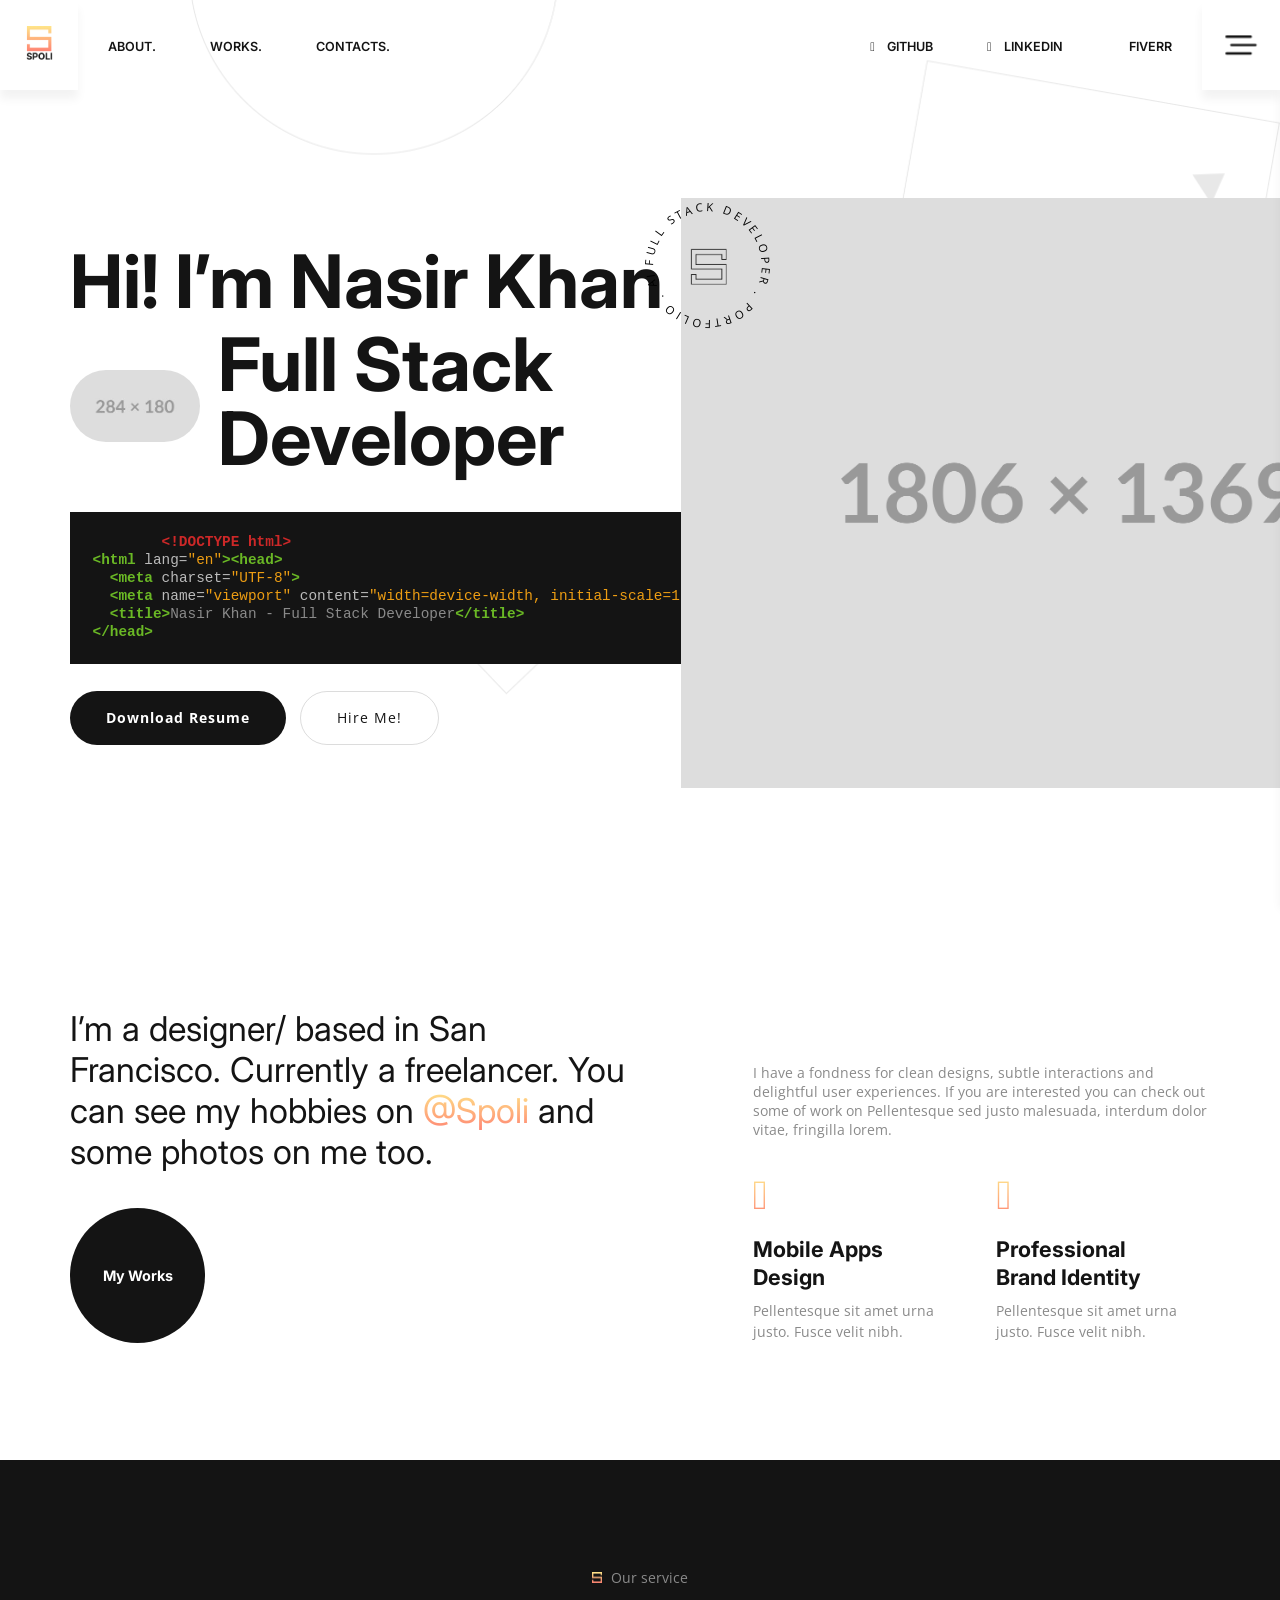
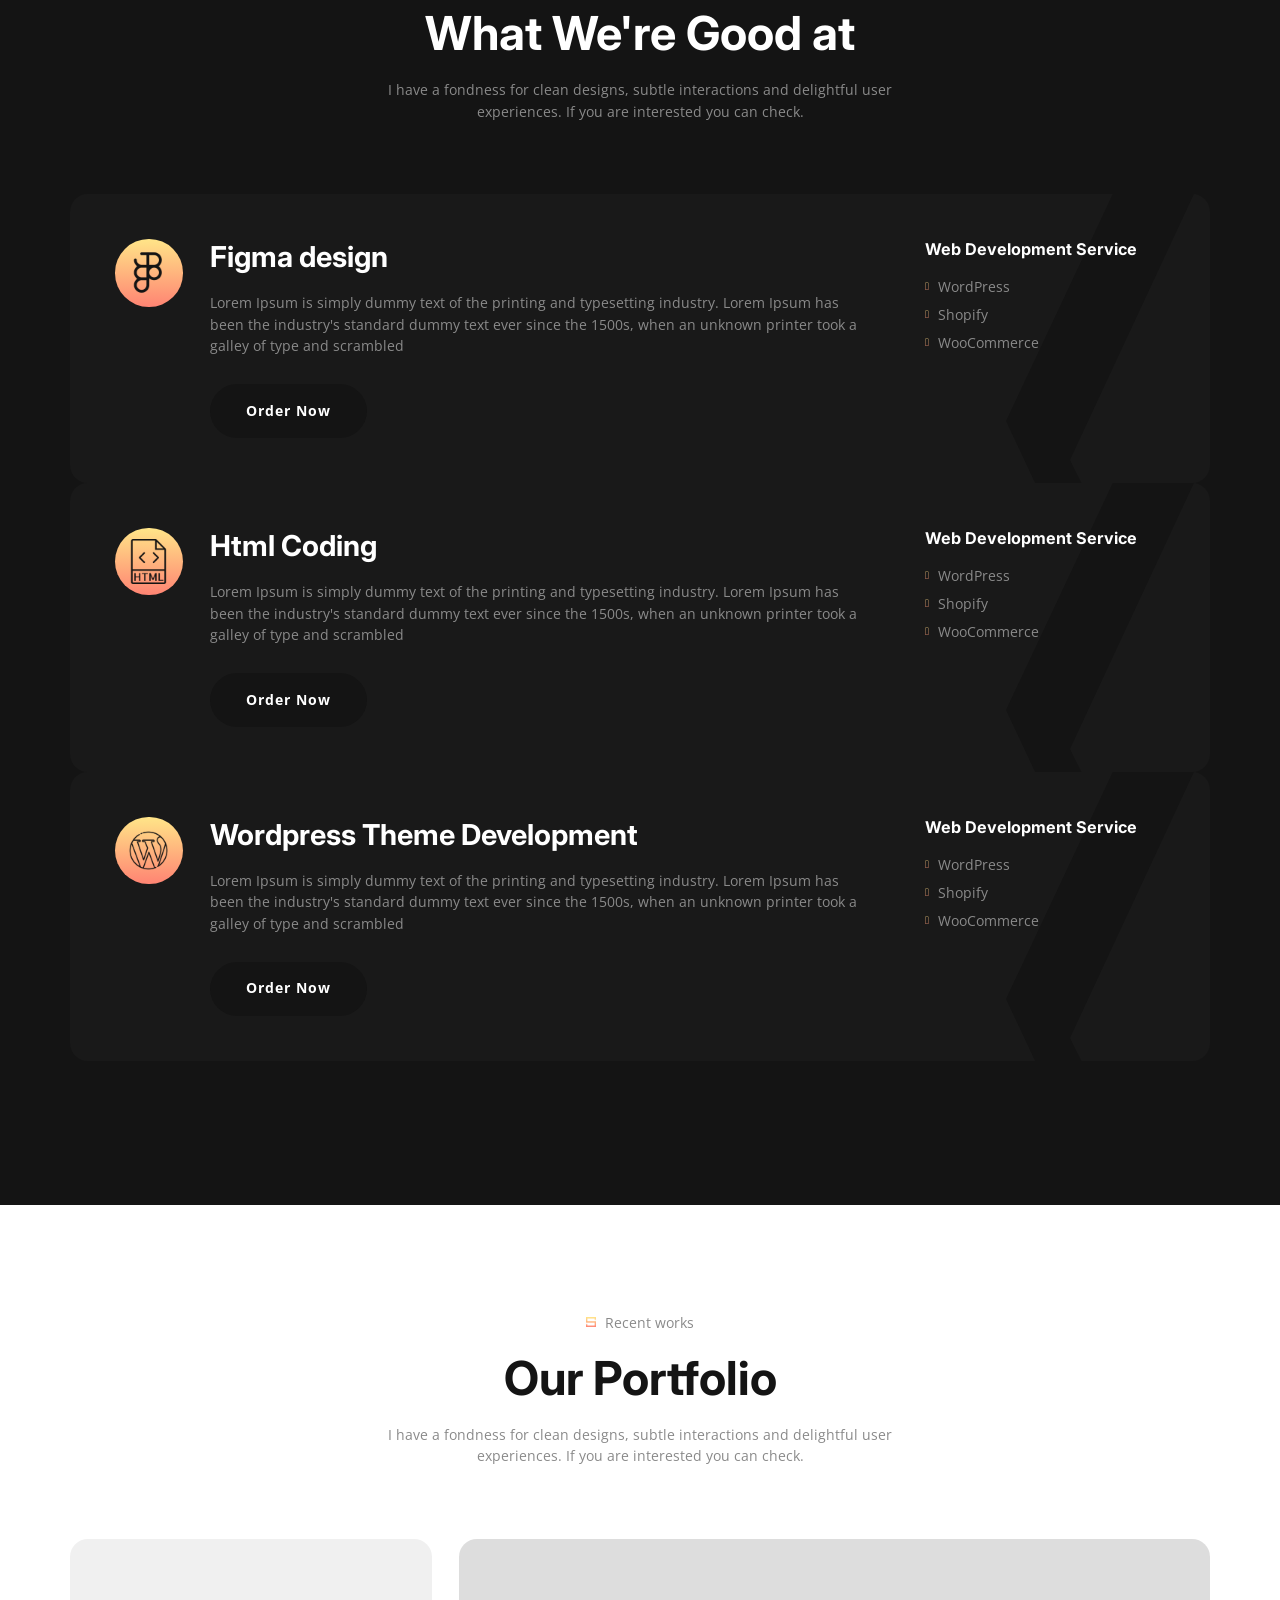
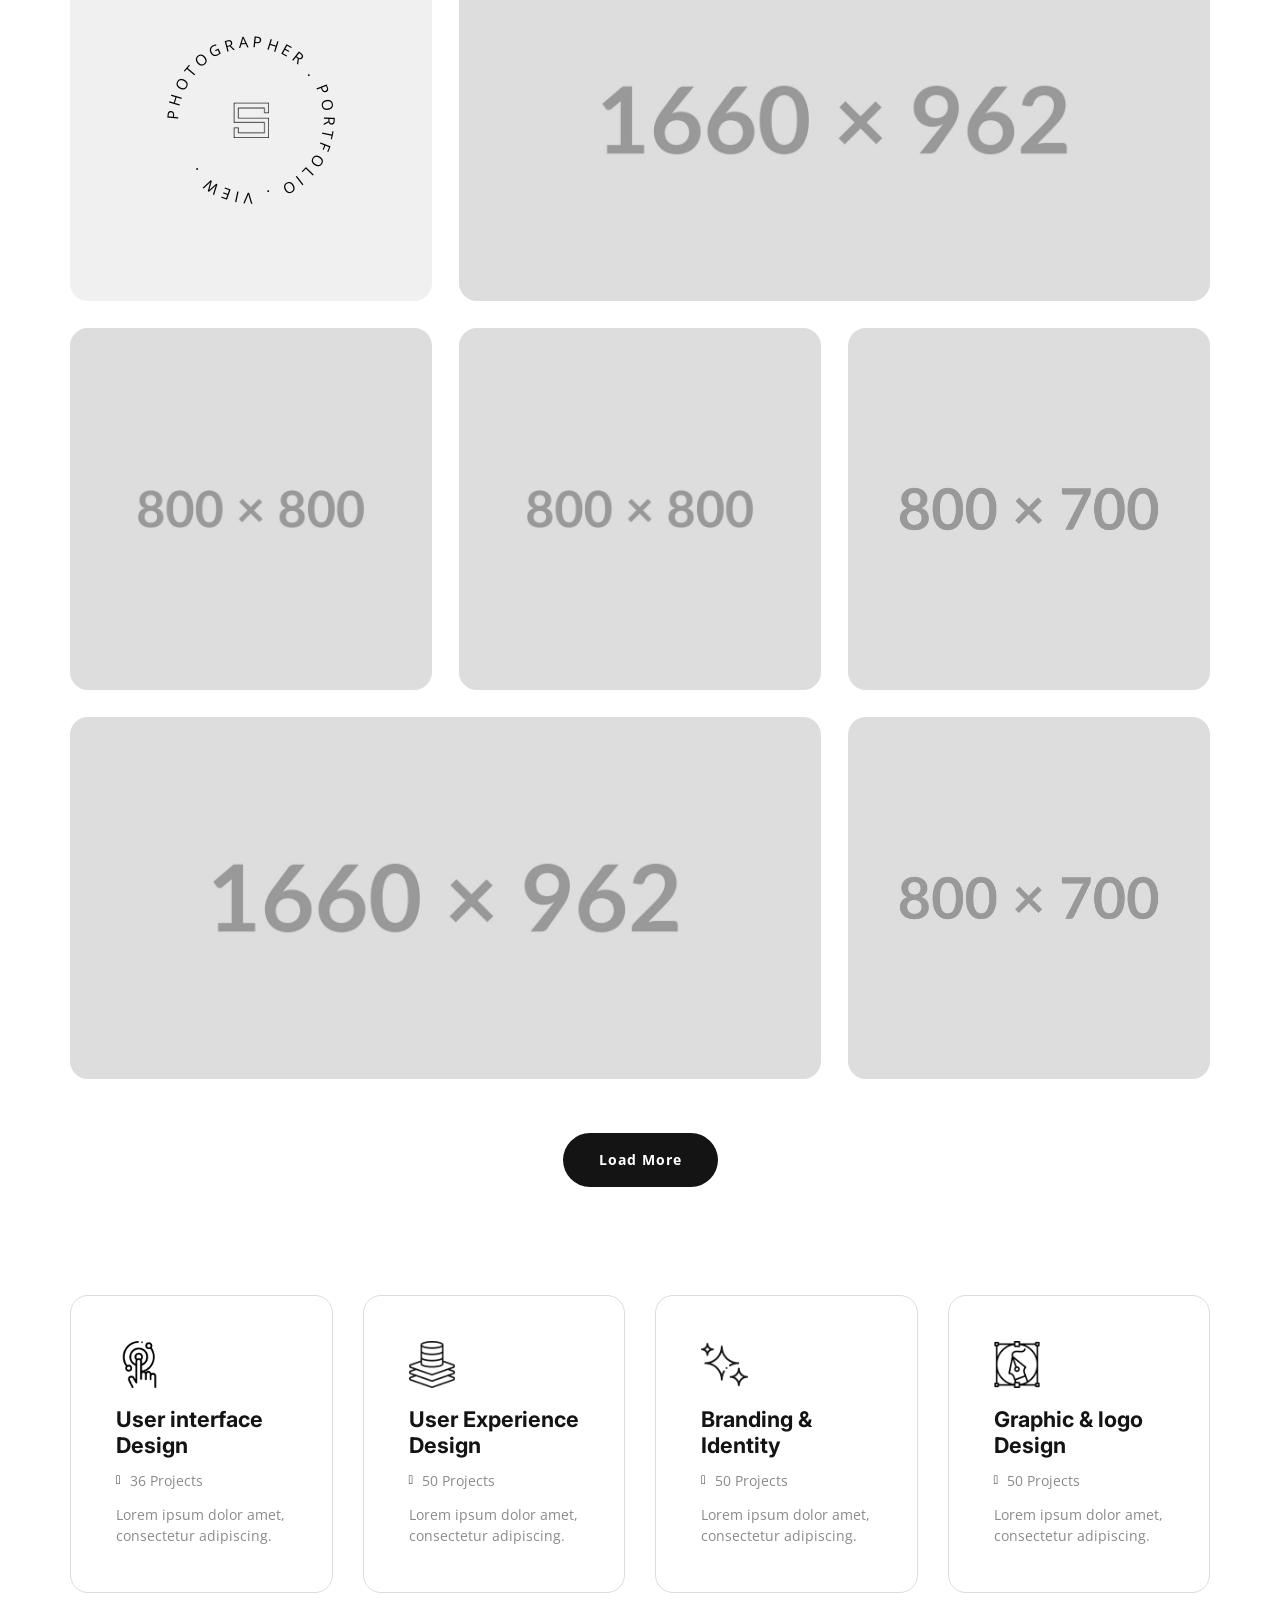
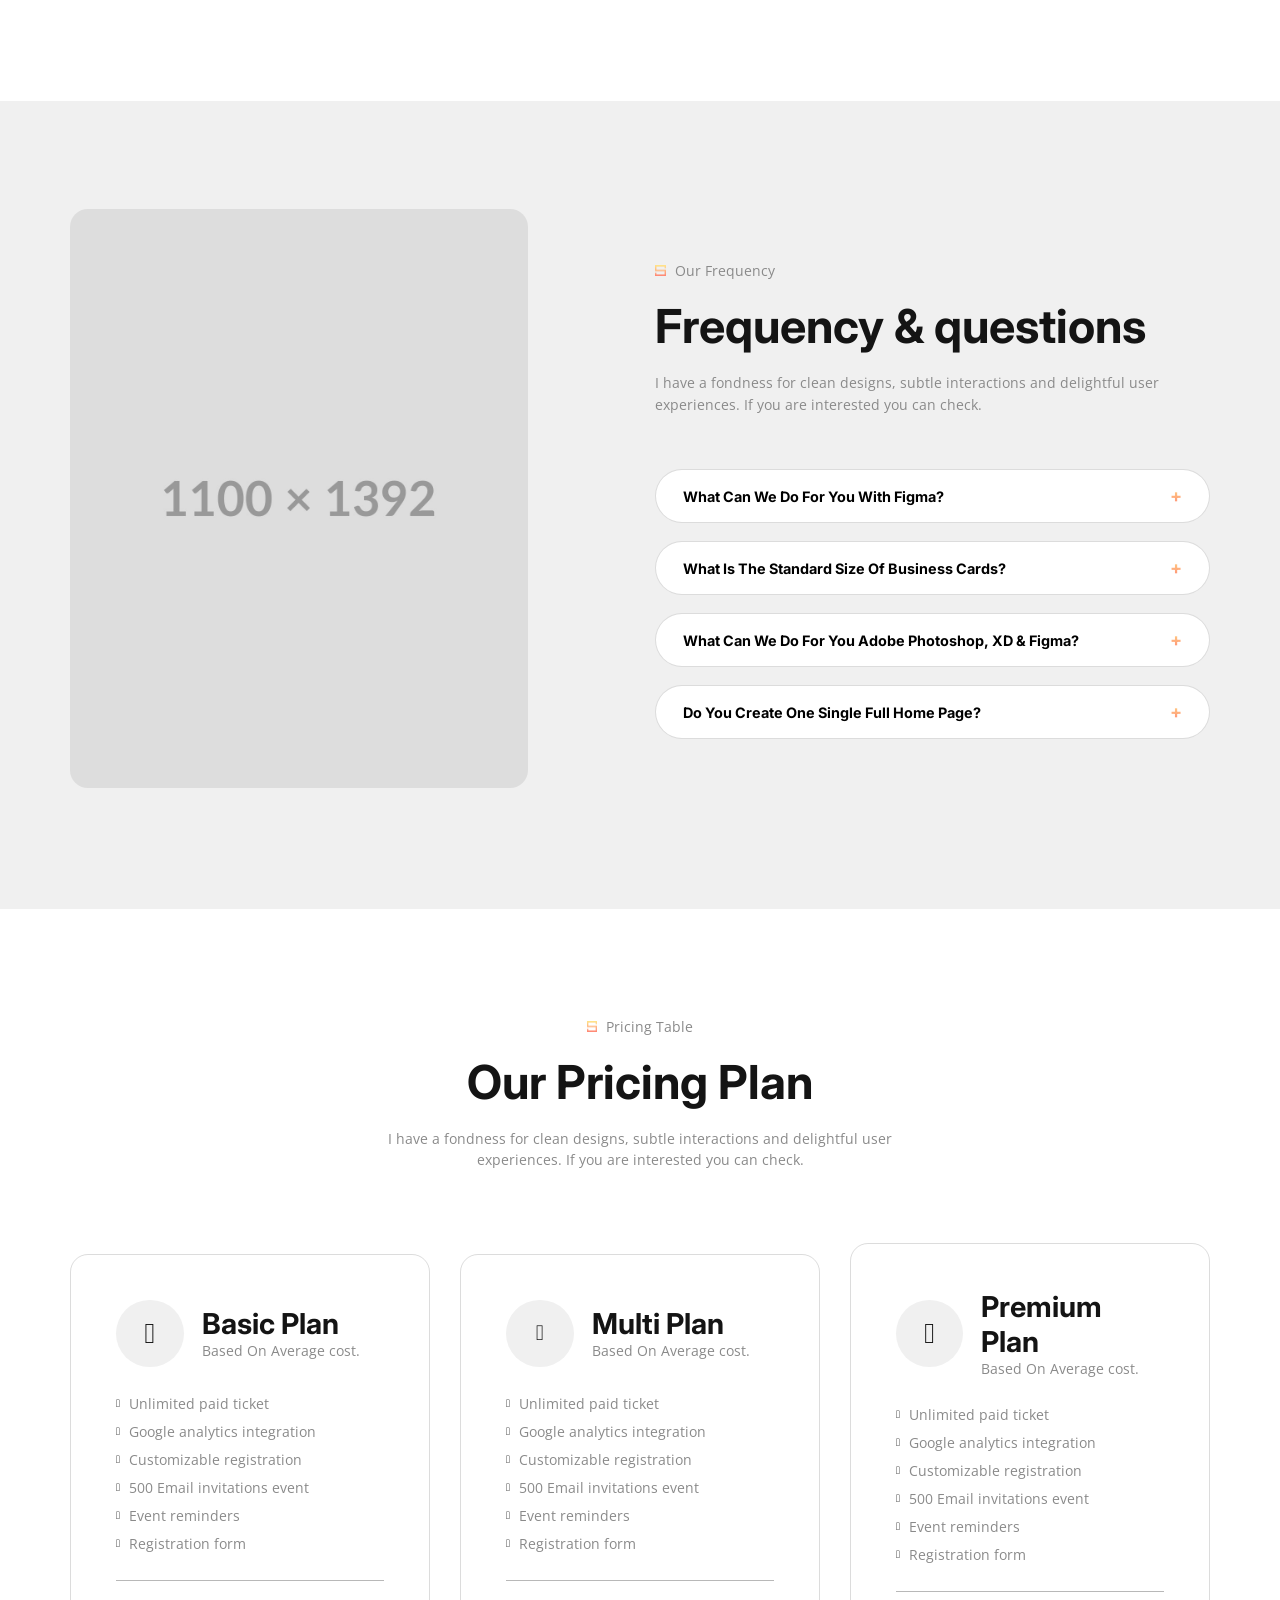
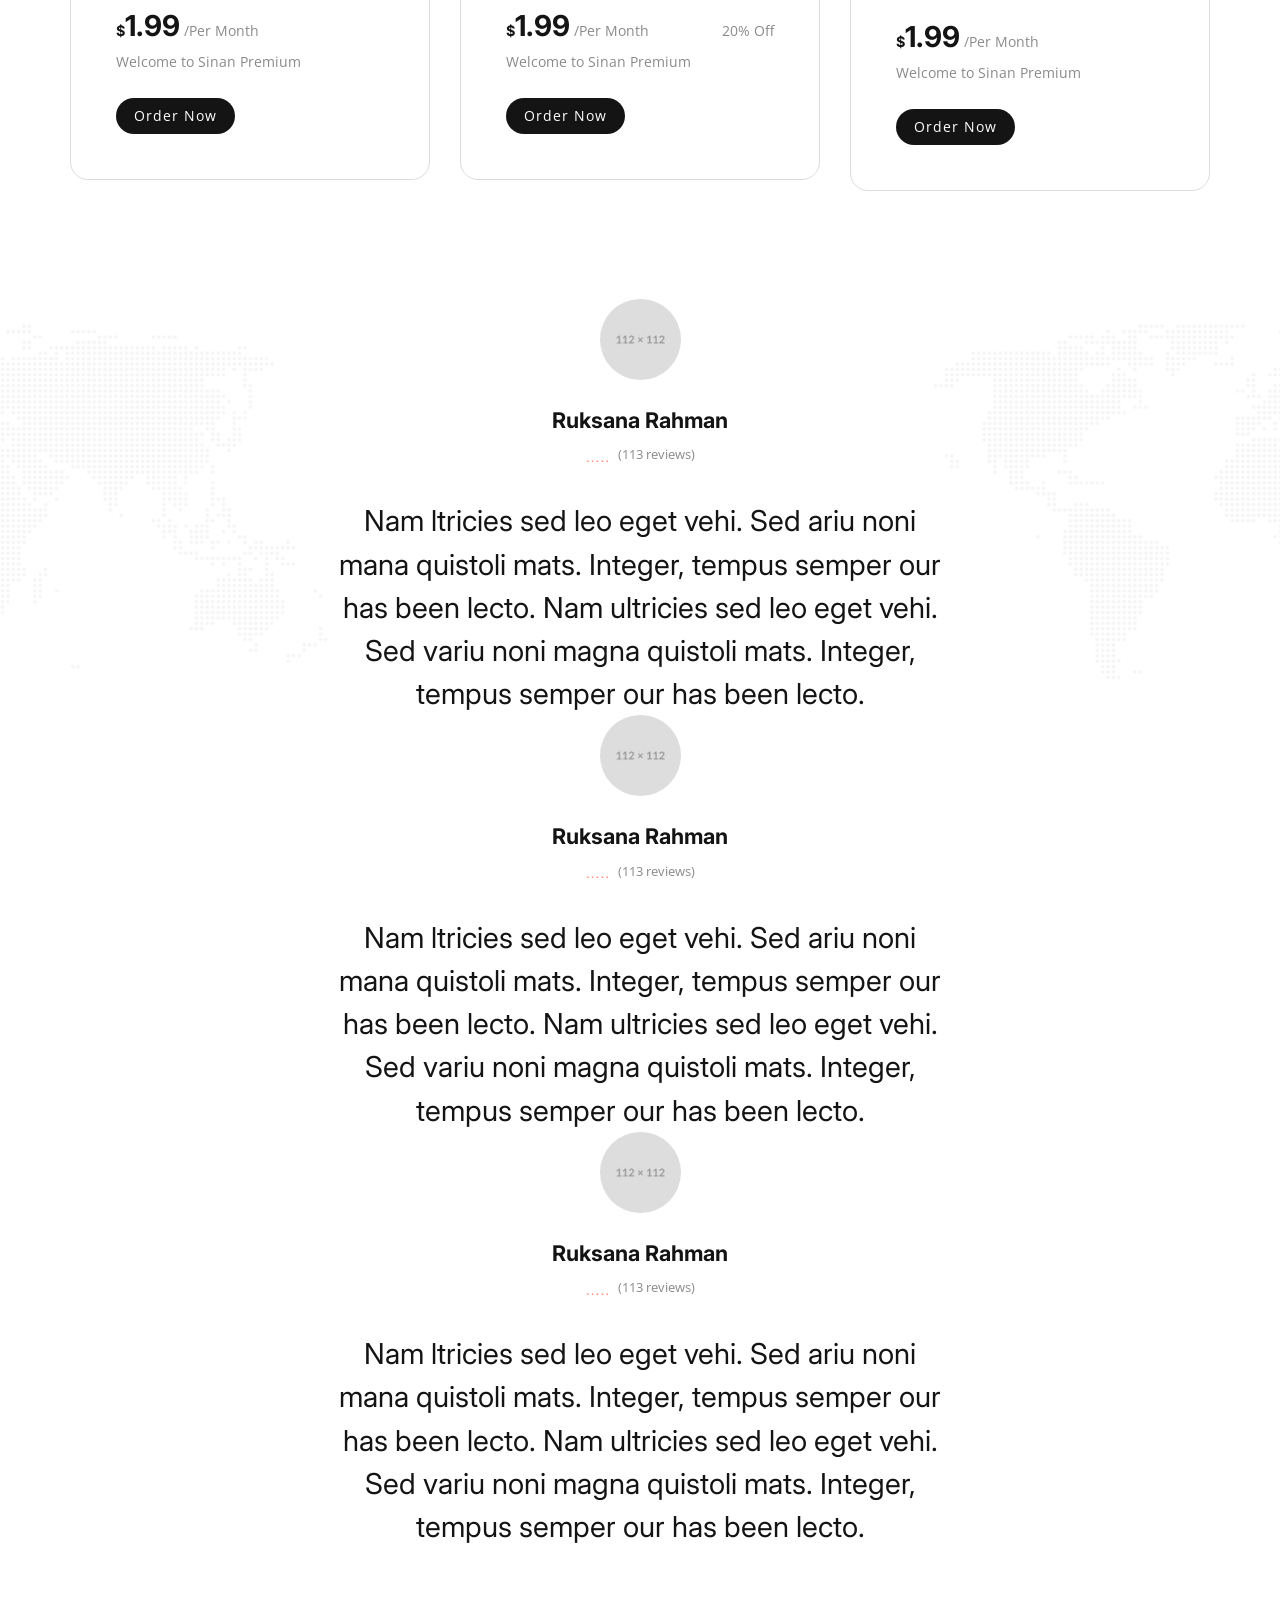
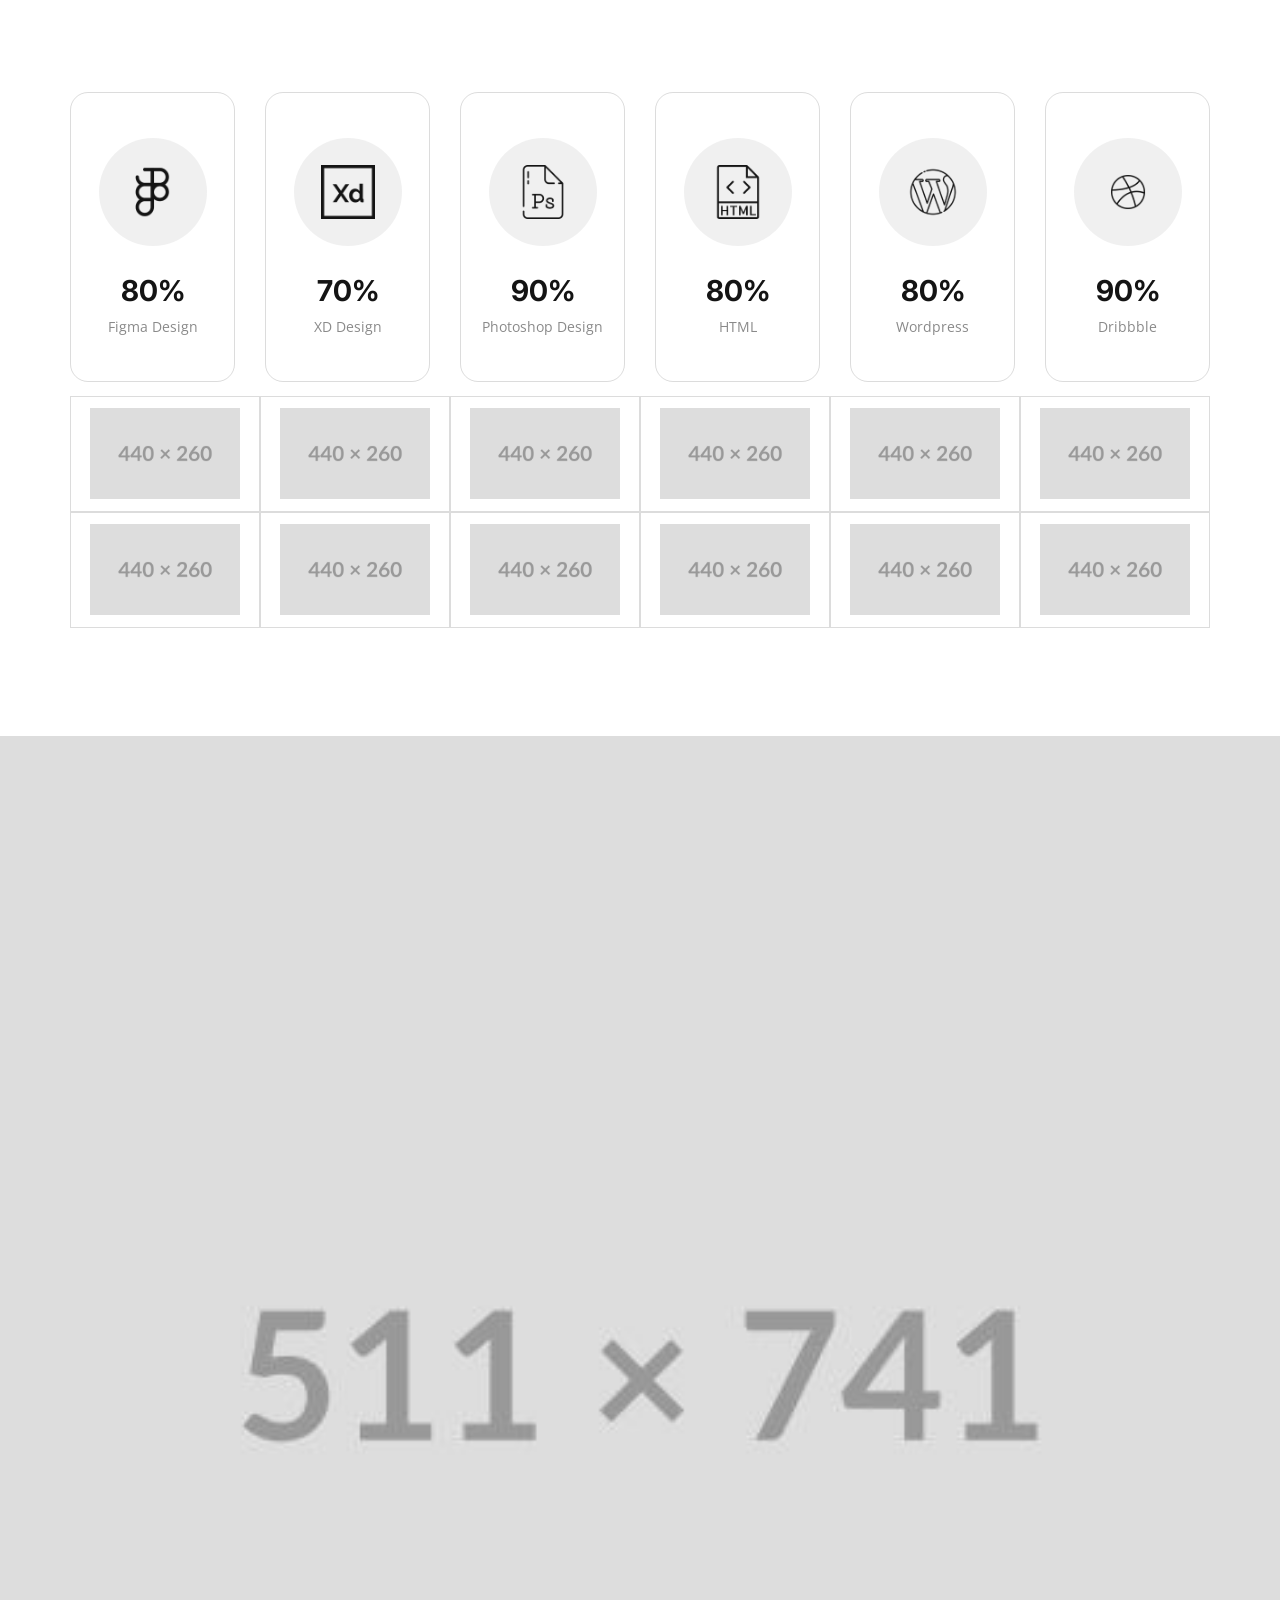
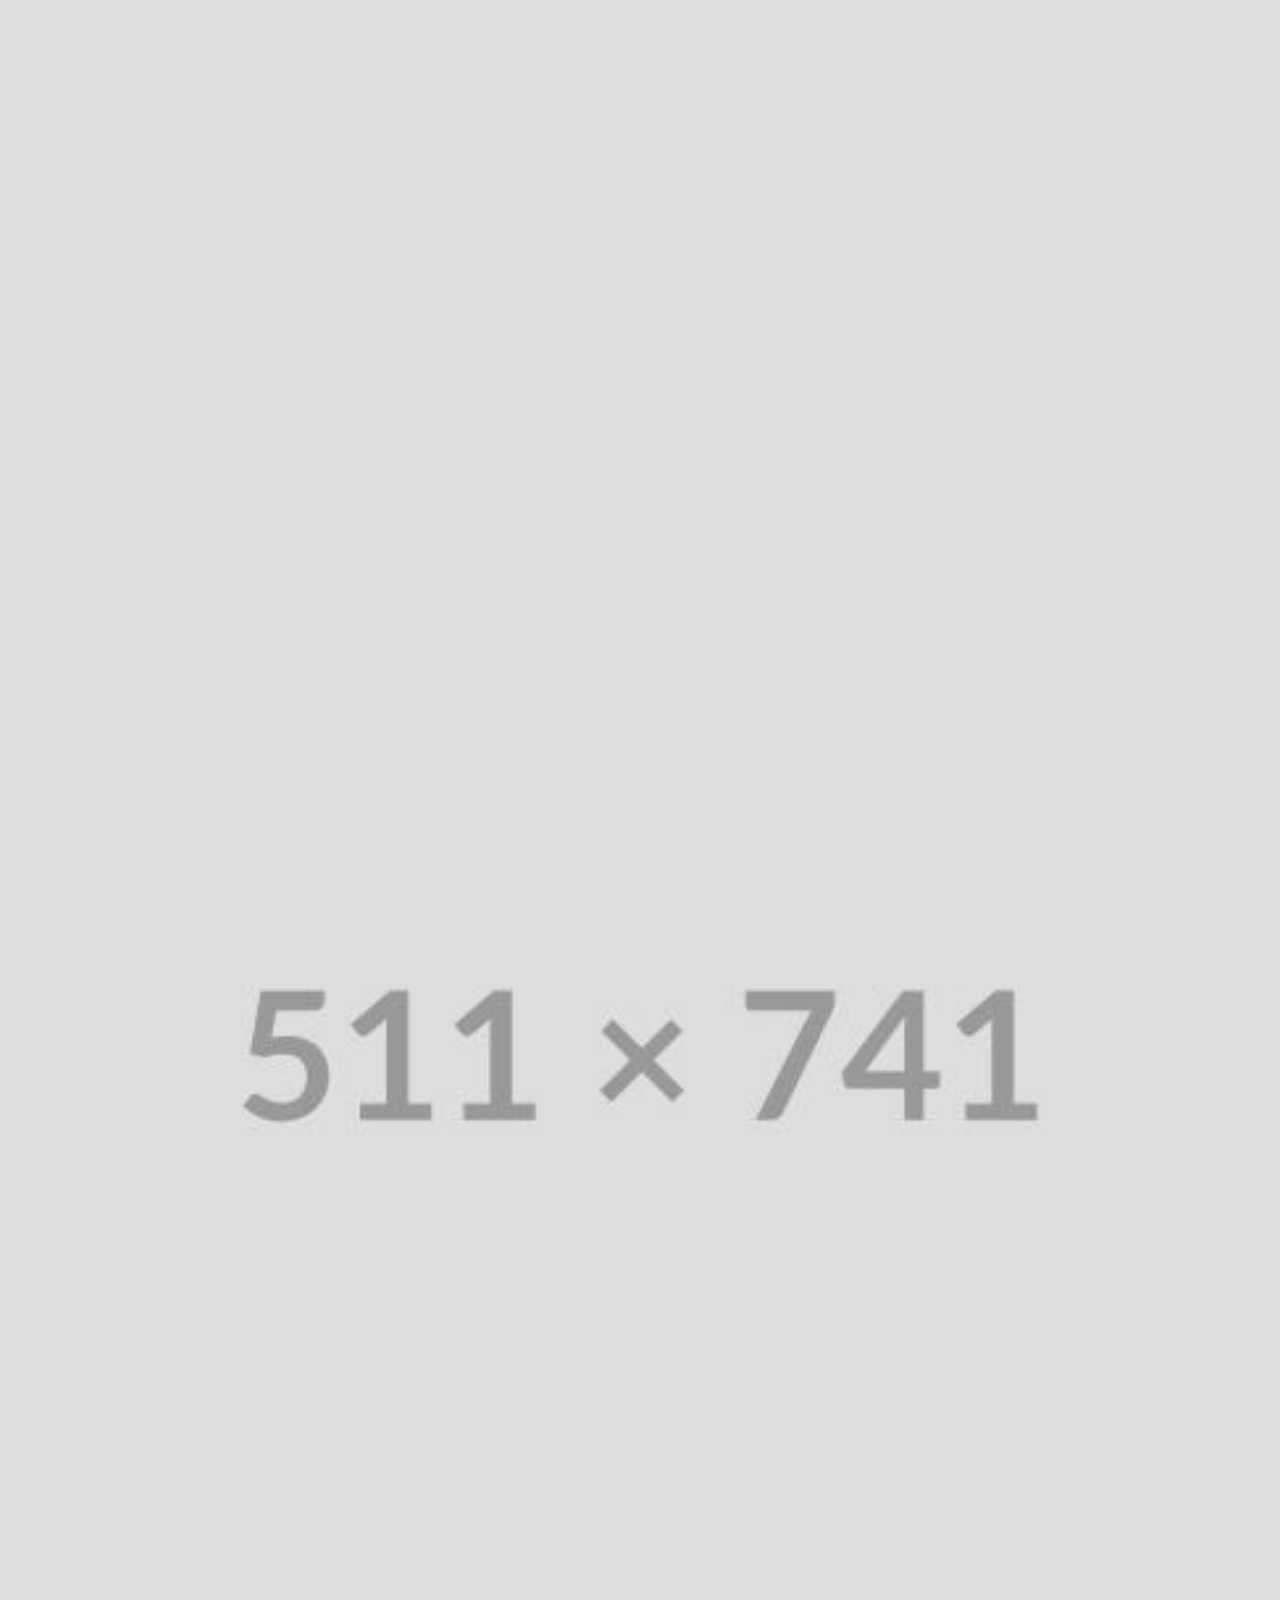
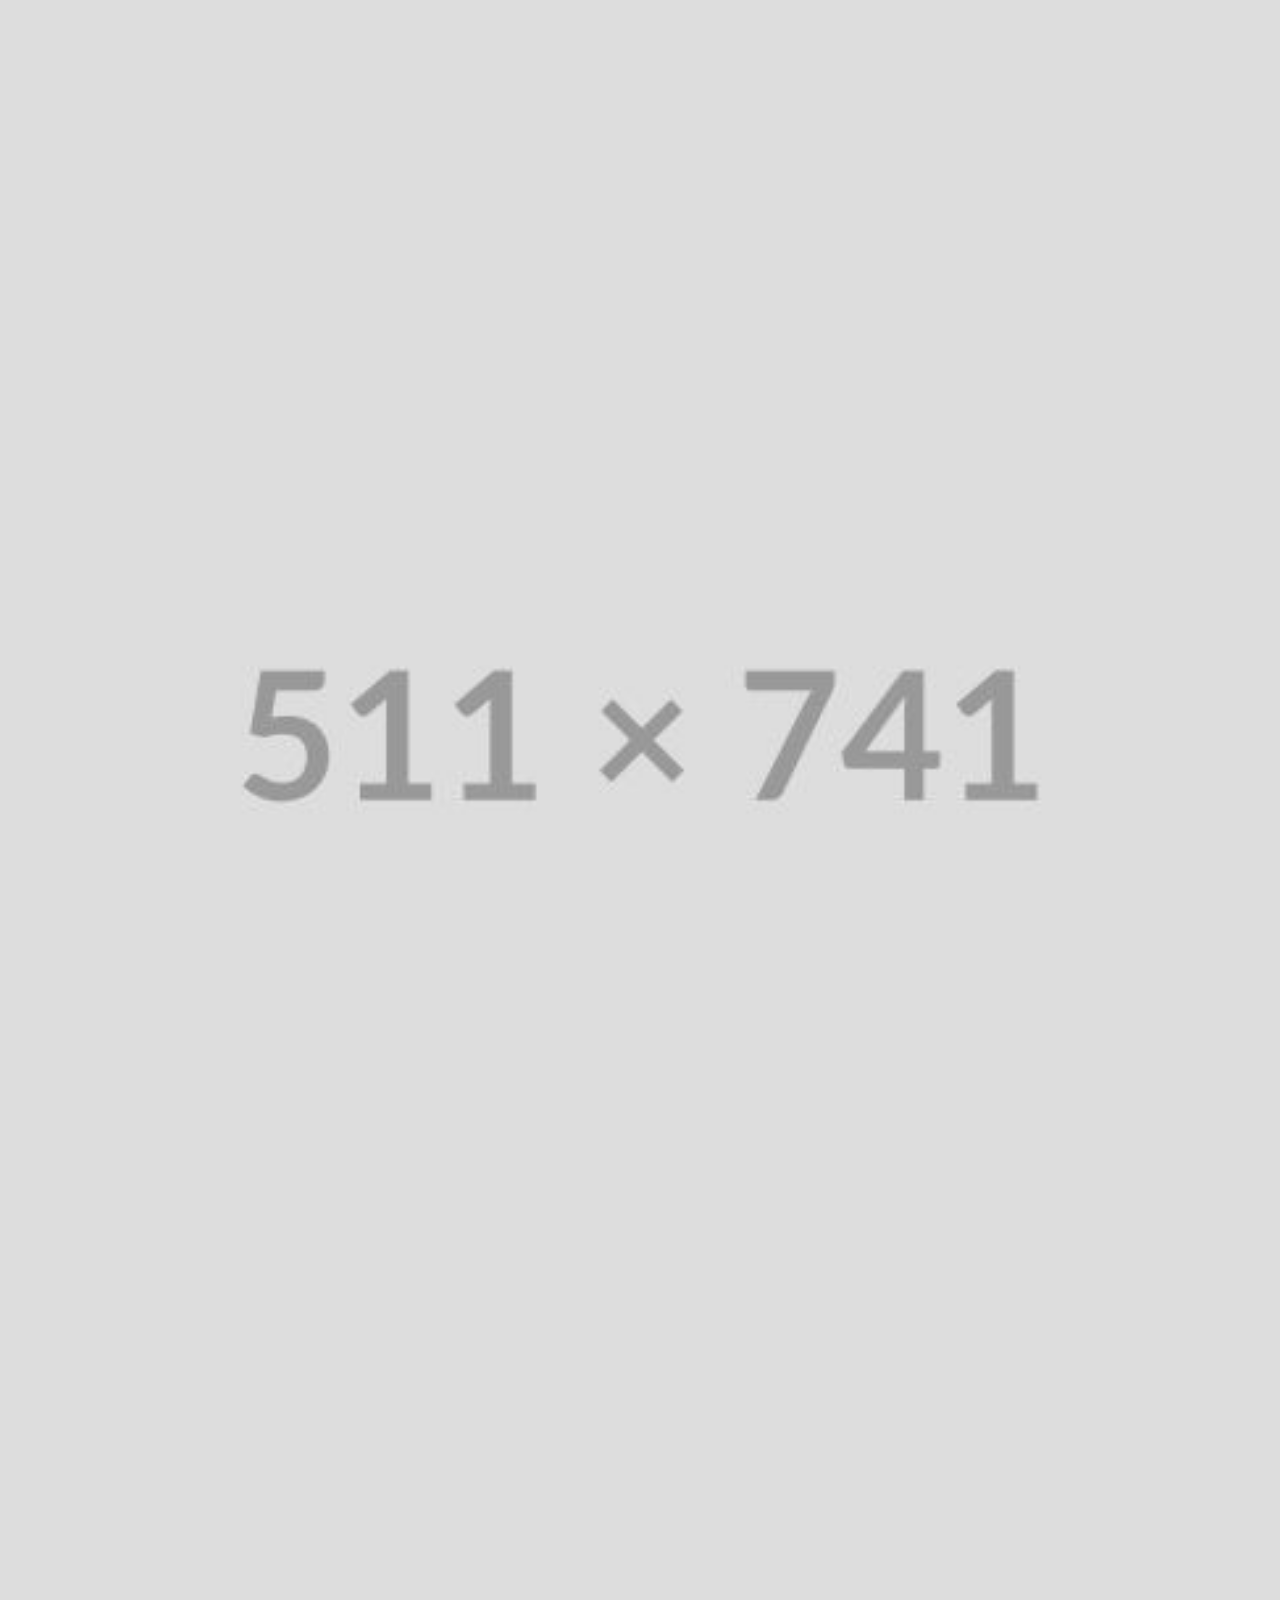
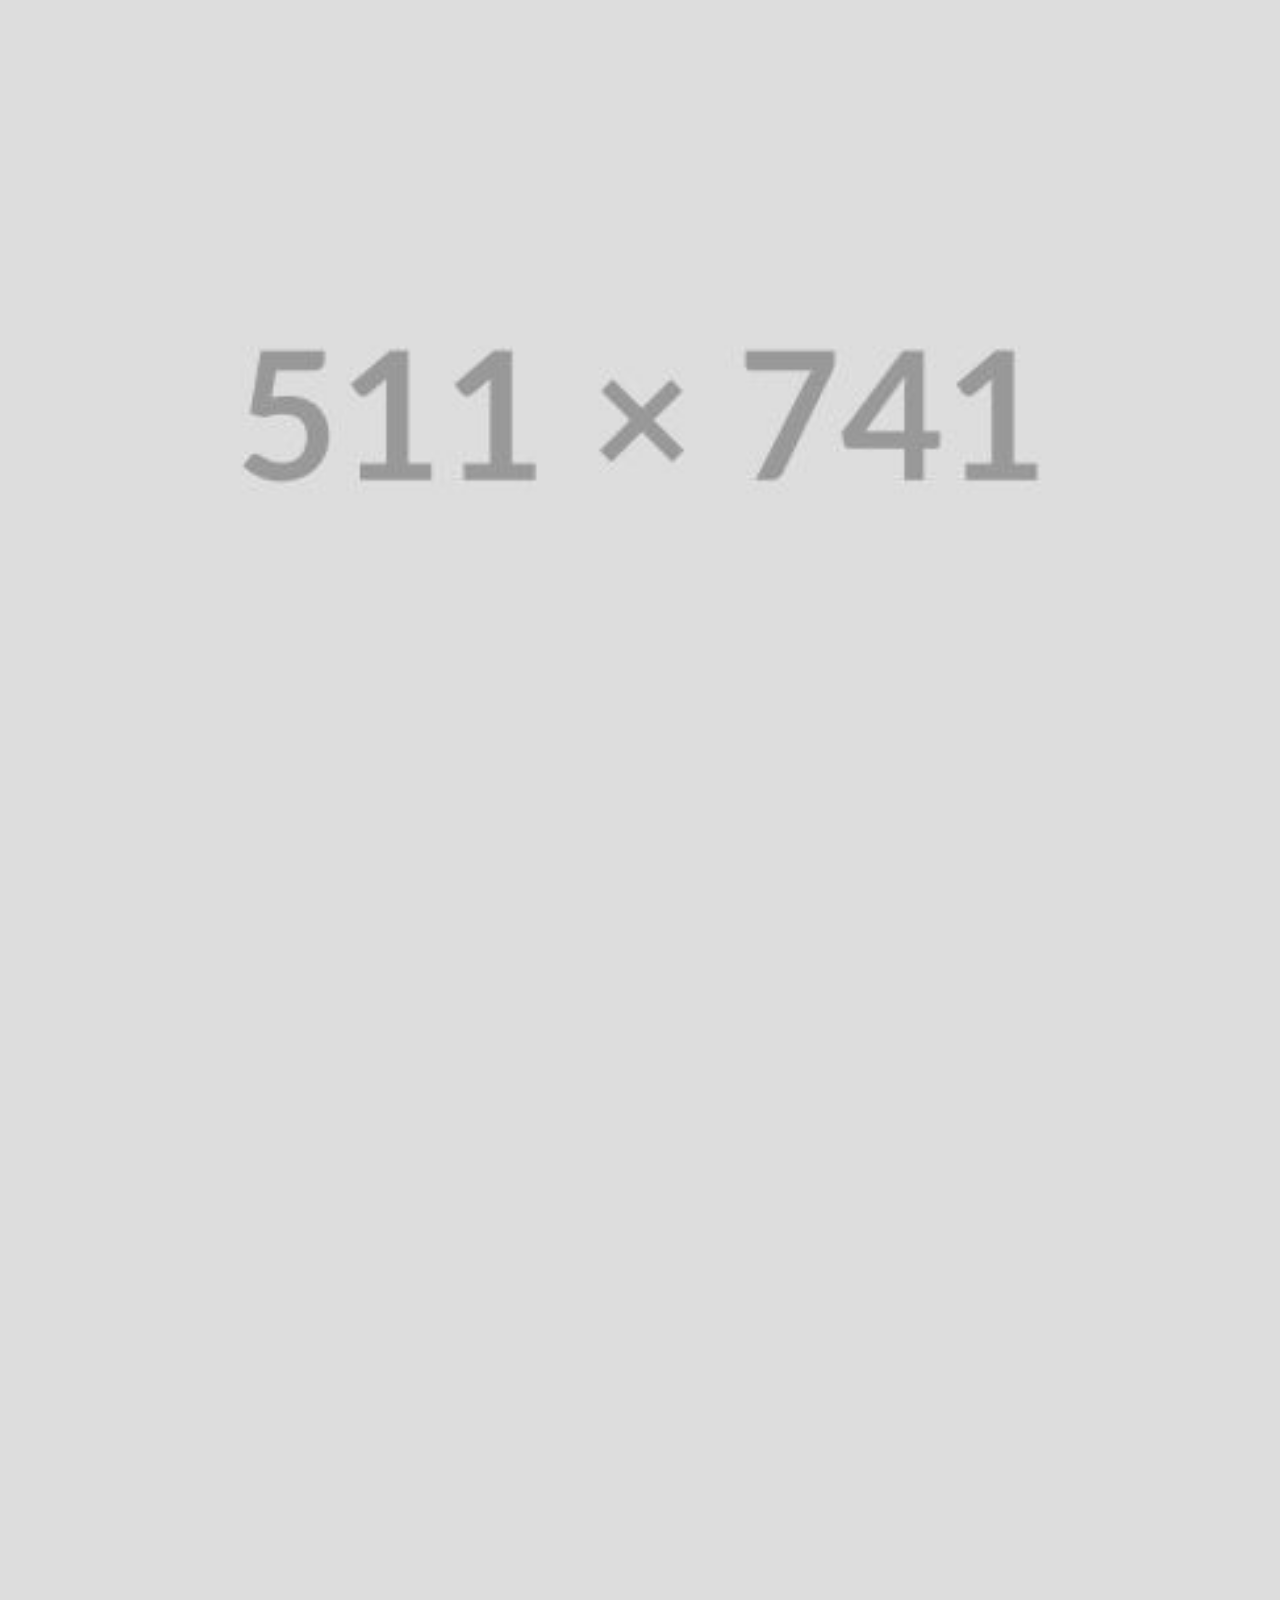
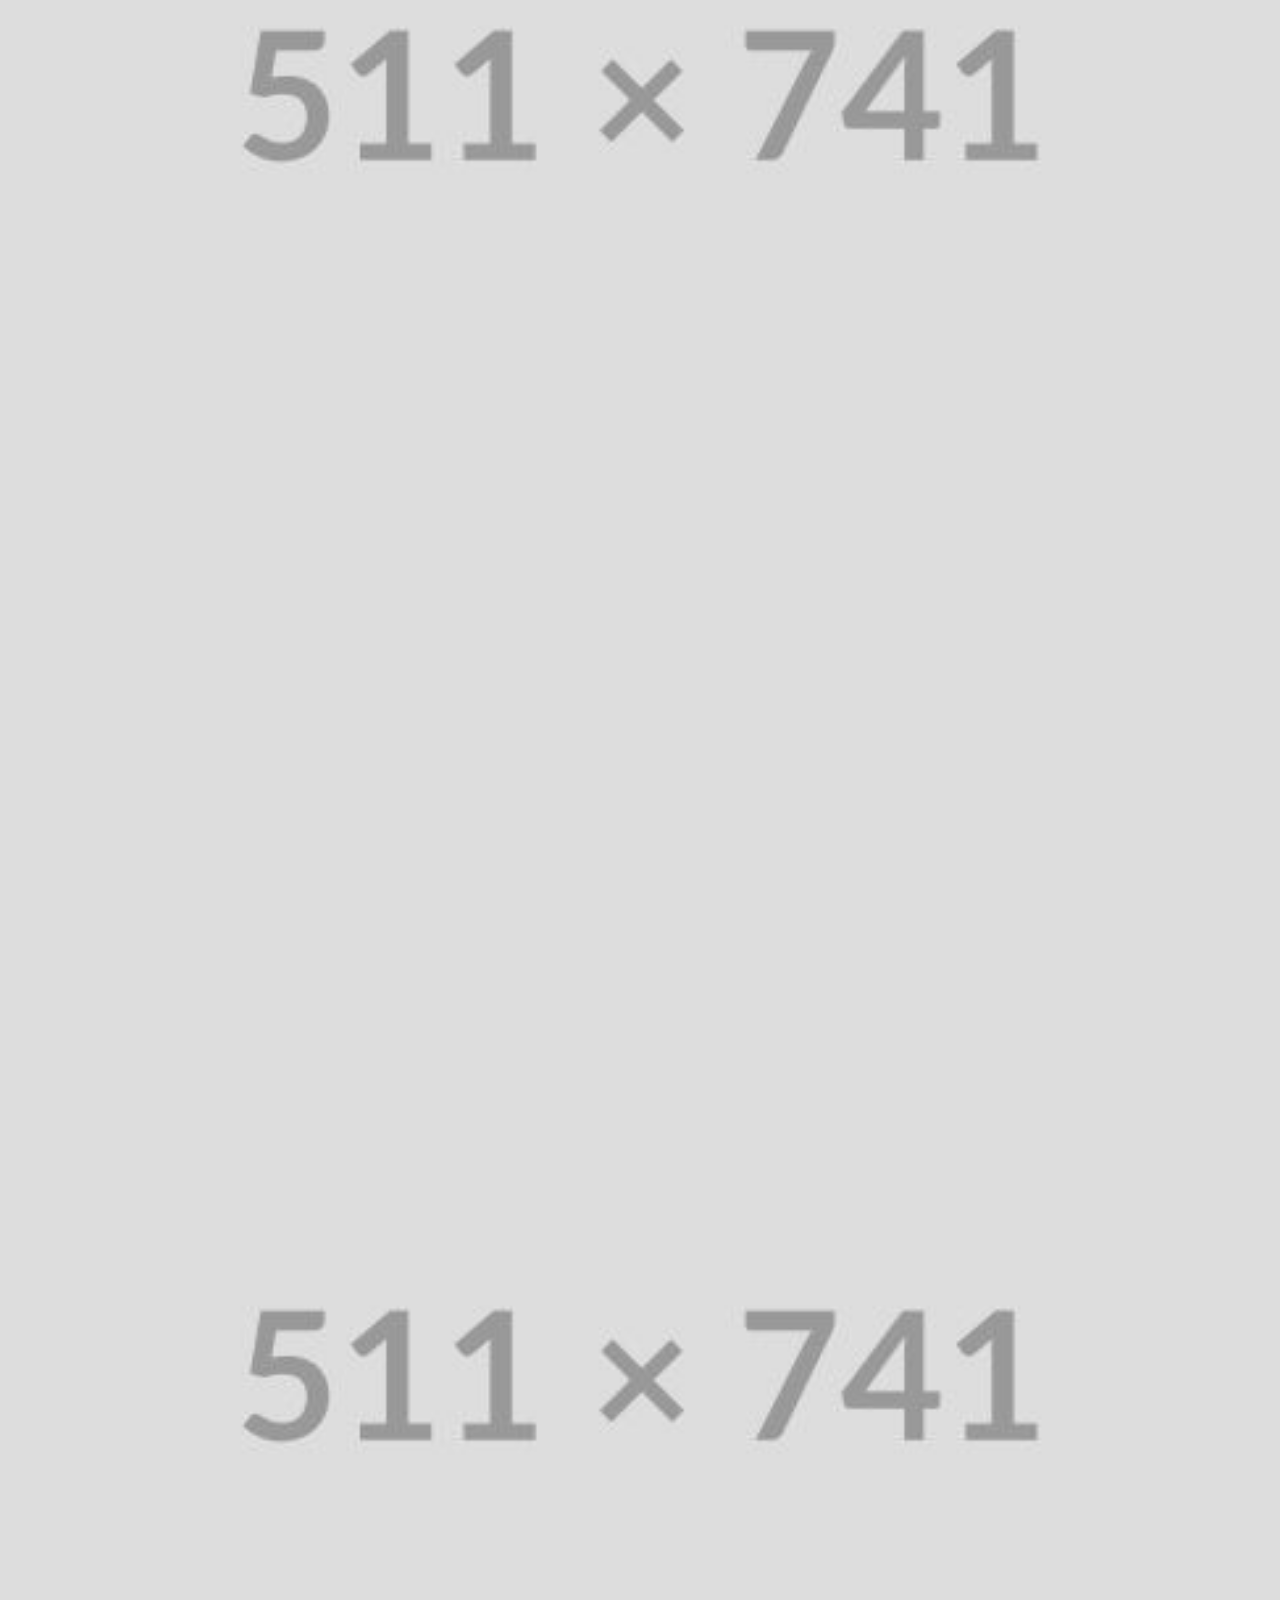
==== index.html @ d17ec6e3 "Update index.html" ====
<!DOCTYPE html>
<html lang="en-US">

<head>

    <title>Nasir Khan – Full Stack Developer | PMP Certified</title>
    <meta charset="utf-8">
    <meta name="viewport" content="width=device-width, initial-scale=1">
    <meta name="description" content="Nasir Khan | Full Stack Developer | PMP Certified | Laravel, Node.js, MongoDB, PostgreSQL, React.js, and AI Integrations">
    <meta name="author" content="Nasir Khan">

    <!-- grid css -->
    <link rel="stylesheet" href="css/plugins/bootstrap-grid.css">
    <!-- font awesome css -->
    <link rel="stylesheet" href="css/plugins/fontawesome.min.css">
    <!-- swiper css -->
    <link rel="stylesheet" href="css/plugins/swiper.min.css">
    <!-- spoli css -->
    <link rel="stylesheet" href="css/style.css">

    <!-- Favicon -->
    <link rel="shortcut icon" href="favicon.ico" type="image/x-icon">
    <link rel="icon" href="favicon.ico" type="image/x-icon">

</head>

<body>

    <!-- wrapper -->
    <div class="mil-page-wrapper">

        <!-- top panel -->
        <div class="mil-top-panel">
            <div class="mil-logo">
                <a href="index.html"><img src="img/logo/l-2.png" alt="Spoli"></a>
            </div>
            <div class="container">
                <div class="mil-tp-center mil-light">
                    <nav class="mil-main-menu mil-onepage-menu">
                        <ul>
                            <li>
                                <a href="#about">About.</a>
                            </li>
                            <li>
                                <a href="#works">Works.</a>
                            </li>
                            <li>
                                <a href="#contacts">Contacts.</a>
                            </li>
                        </ul>
                    </nav>
                    <div class="mil-tp-social">
                        <ul>
                            <li><a href="https://github.com/Nasirkhan-259" target="_blank"><i class="fab fa-github"></i> GitHub</a></li>
                            <li><a href="https://www.linkedin.com/in/nasir-developer" target="_blank"><i class="fab fa-linkedin"></i> LinkedIn</a></li>
                            <li><a href="https://www.fiverr.com/nasirkhan259" target="_blank"><i class="fab fa-fiverr"></i> Fiverr</a></li>
                        </ul>
                    </div>
                </div>
            </div>
            <div class="mil-menu-btn-frame">
                <div class="mil-menu-btn"><span></span></div>
            </div>
        </div>
        <div class="mil-side-menu">
            <div class="mil-side-content">
                <div></div>
                <div class="mil-side-pages-menu mil-onepage-side-menu">
                    <ul>
                        <li>
                            <a href="#home">Home</a>
                        </li>

                        <li>
                            <a href="#about">About</a>
                        </li>
                        <li>
                            <a href="#works">Portfolio</a>
                        </li>
                        <li>
                            <a href="#price">Pricing</a>
                        </li>
                        <li>
                            <a href="#contacts">Contacts</a>
                        </li>
                    </ul>
                </div>
                <div class="mil-side-menu-footer">
                    <span class="mil-fs-16 mil-c-m-1">Copyright <a href="#." class="mil-c-grad">Spoli</a> 2024. All rights reserved.</span>
                </div>
            </div>
        </div>
        <!-- top panel end -->

        <div class="mil-hero-4" id="home" style="background-image: url(img/banner-4/2.png); background-size: 100%; background-position: center top; background-repeat: no-repeat">
            <div class="container">
                <div class="row mil-aic">
                    <div class="col-lg-7">
                        <div class="mil-hero-title">
                            <h1 class="mil-h1 mil-mb-10">Hi! I’m Nasir Khan</h1>
                            <div class="mil-title-img mil-mb-30">
                                <img src="img/banner-4/3.jpg" alt="Nasir Khan">
                                <div class="mil-h1 mil-mb-10"> Full Stack Developer</div>
                            </div>
                            <div style="background: #141414; overflow:hidden; padding: 1.5em 2.5rem .5rem;" class="mil-mb-30">
                                <pre style="margin: 0; line-height: 125%">
        <span style="color: #cd2828; font-weight: bold">&lt;!DOCTYPE html&gt;</span><br><span style="color: #6ab825; font-weight: bold">&lt;html</span> <span style="color: #bbbbbb">lang=</span><span style="color: #ed9d13">"en"</span><span style="color: #6ab825; font-weight: bold">&gt;</span><span style="color: #6ab825; font-weight: bold">&lt;head&gt;</span><br>&nbsp;&nbsp;<span style="color: #6ab825; font-weight: bold">&lt;meta</span> <span style="color: #bbbbbb">charset=</span><span style="color: #ed9d13">"UTF-8"</span><span style="color: #6ab825; font-weight: bold">&gt;</span><br>&nbsp;&nbsp;<span style="color: #6ab825; font-weight: bold">&lt;meta</span> <span style="color: #bbbbbb">name=</span><span style="color: #ed9d13">"viewport"</span> <span style="color: #bbbbbb">content=</span><span style="color: #ed9d13">"width=device-width, initial-scale=1.0"</span><span style="color: #6ab825; font-weight: bold">&gt;</span><br>&nbsp;&nbsp;<span style="color: #6ab825; font-weight: bold">&lt;title&gt;</span>Nasir Khan - Full Stack Developer<span style="color: #6ab825; font-weight: bold">&lt;/title&gt;</span><br><span style="color: #6ab825; font-weight: bold">&lt;/head&gt;</span>
                                </pre>
                            </div>
                            <div class="mil-buttons">
                                <a href="https://nasir_developer1.hackerresume.io/9d38240e-f772-451d-bd26-d971222c9090" target="_blank" class="mil-btn mil-fw-700">Download Resume</a>
                                <a href="#contacts" class="mil-btn mil-border">Hire Me!</a>
                            </div>
                        </div>
                    </div>
                    <div class="col-lg-5 mil-relative">
                        <div class="mil-circle-frame">
                            <div class="mil-circle-text mil-size-fix">
                                <svg version="1.1" xmlns="http://www.w3.org/2000/svg" xmlns:xlink="http://www.w3.org/1999/xlink" x="0px" y="0px" viewBox="0 0 300 300" enable-background="new 0 0 300 300" xml:space="preserve" class="mil-rotate" data-value="360">
                                    <defs>
                                        <path id="circlePath" d="M 150, 150 m -60, 0 a 60,60 0 0,1 120,0 a 60,60 0 0,1 -120,0 " />
                                    </defs>
                                    <circle cx="150" cy="100" r="75" fill="none" />
                                    <g>
                                        <use xlink:href="#circlePath" fill="none" />
                                        <text style="letter-spacing: 3.5px">
                                            <textPath xlink:href="#circlePath">FULL STACK DEVELOPER . PORTFOLIO . AI SOLUTIONS .</textPath>
                                        </text>
                                    </g>
                                </svg>
                                <img src="img/logo/m.png" alt="logo">
                            </div>
                        </div>
                        <img src="img/banner-4/1.png" alt="Nasir Image" class="mil-main-img">
                    </div>
                </div>
            </div>
        </div>

        <!-- info -->
        <div class="mil-p-100-70" id="about">
            <div class="container">
                <div class="row mil-jcb mil-aie">
                    <div class="col-lg-6">
                        <h5 class="mil-fs-38 mil-fw-400 mil-mb-40">I’m a designer/ based in San Francisco. Currently a freelancer. You can see my hobbies on <span class="mil-c-grad">@Spoli</span> and some photos on me too.</h5>
                        <a href="#contacts" class="mil-btn-circle mil-b-m-1 mil-mb-60"><span class="mil-fw-700 mil-ff-1 mil-c-m-3">My Works</span></a>
                    </div>
                    <div class="col-lg-5">
                        <div class="row">
                            <p class="mil-mb-40 mil-up">I have a fondness for clean designs, subtle interactions and delightful user experiences. If you are interested you can check out some of work on Pellentesque sed justo malesuada, interdum dolor vitae, fringilla lorem.</p>
                            <div class="col-md-6 mil-mb-60">
                                <i class="far fa-mobile mil-c-grad mil-fs-46 mil-mb-20 mil-up"></i>
                                <h4 class="mil-fs-24 mil-lh-130 mil-mb-10  mil-up">Mobile Apps <br>Design</h4>
                                <p class="mil-lh-150  mil-up">Pellentesque sit amet urna justo. Fusce velit nibh.</p>
                            </div>
                            <div class="col-md-6 mil-mb-60">
                                <i class="far fa-pen-nib mil-c-grad mil-fs-46 mil-mb-20 mil-up"></i>
                                <h4 class="mil-fs-24 mil-lh-130 mil-mb-10 mil-up">Professional <br>Brand Identity</h4>
                                <p class="mil-lh-150 mil-up">Pellentesque sit amet urna justo. Fusce velit nibh.</p>
                            </div>
                        </div>
                    </div>
                </div>
            </div>
        </div>
        <!-- info end -->

        <!-- services -->
        <div class="mil-b-m-1 mil-p-100-100">
            <div class="container">
                <div class="row mil-jcc mil-mb-80">
                    <div class="col-md-6 mil-up">
                        <div class="mil-jcc mil-aic mil-mb-20">
                            <img src="img/logo/xs.png" alt="logo" class="mil-w-12">
                            <span class="mil-fs-16 mil-ml-10">Our service</span>
                        </div>
                        <h2 class="mil-ff-1 mil-fs-52 mil-jcc mil-c-m-3 mil-mb-20">What We're Good at</h2>
                        <p class="mil-tac mil-lh-150">I have a fondness for clean designs, subtle interactions and delightful user <br>experiences. If you are interested you can check.</p>
                    </div>
                </div>
                <div class="swiper-container mil-services-slider mil-mb-40">
                    <div class="swiper-wrapper">
                        <div class="swiper-slide">
                            <div class="mil-service-card-2 mil-b-m-1-light mil-up" data-swiper-parallax="100" data-swiper-parallax-opacity="0" data-swiper-parallax-scale="0.7">
                                <svg width="204" height="326" viewBox="0 0 204 326" fill="none" xmlns="http://www.w3.org/2000/svg">
                                    <path d="M134 -58H215L64 266L187 513H134L0 227L134 -58Z" fill="#141414" />
                                </svg>
                                <div class="row">
                                    <div class="col-md-9">
                                        <div class="mil-cont-frame">
                                            <div class="mil-icon mil-b-grad mil-mb-30">
                                                <img src="img/icons/8.png" alt="icon">
                                            </div>
                                            <div class="mil-descr">
                                                <h3 class="mil-fs-32 mil-c-m-3 mil-mb-20">Figma design</h3>
                                                <p class="mil-lh-150 mil-mb-30">Lorem Ipsum is simply dummy text of the printing and typesetting industry. Lorem Ipsum has been the industry's standard dummy text ever since the 1500s, when an unknown printer took a galley of type and scrambled</p>
                                            </div>
                                        </div>
                                    </div>
                                    <div class="col-md-3">
                                        <h5 class="mil-fs-18 mil-mb-20 mil-c-m-3">Web Development Service</h5>
                                        <ul class="mil-check-list mil-mb-30">
                                            <li><i class="fas fa-check mil-c-grad"></i>WordPress</li>
                                            <li><i class="fas fa-check mil-c-grad"></i>Shopify </li>
                                            <li><i class="fas fa-check mil-c-grad"></i>WooCommerce</li>
                                        </ul>
                                    </div>
                                </div>
                                <a href="#contacts" class="mil-btn mil-fw-700">Order Now</a>
                            </div>
                        </div>
                        <div class="swiper-slide">
                            <div class="mil-service-card-2 mil-b-m-1-light mil-up" data-swiper-parallax="100" data-swiper-parallax-opacity="0" data-swiper-parallax-scale="0.7">
                                <svg width="204" height="326" viewBox="0 0 204 326" fill="none" xmlns="http://www.w3.org/2000/svg">
                                    <path d="M134 -58H215L64 266L187 513H134L0 227L134 -58Z" fill="#141414" />
                                </svg>
                                <div class="row">
                                    <div class="col-md-9">
                                        <div class="mil-cont-frame">
                                            <div class="mil-icon mil-b-grad mil-mb-30">
                                                <img src="img/icons/11.png" alt="icon">
                                            </div>
                                            <div class="mil-descr">
                                                <h3 class="mil-fs-32 mil-c-m-3 mil-mb-20">Html Coding</h3>
                                                <p class="mil-lh-150 mil-mb-30">Lorem Ipsum is simply dummy text of the printing and typesetting industry. Lorem Ipsum has been the industry's standard dummy text ever since the 1500s, when an unknown printer took a galley of type and scrambled</p>
                                            </div>
                                        </div>
                                    </div>
                                    <div class="col-md-3">
                                        <h5 class="mil-fs-18 mil-mb-20 mil-c-m-3">Web Development Service</h5>
                                        <ul class="mil-check-list mil-mb-30">
                                            <li><i class="fas fa-check mil-c-grad"></i>WordPress</li>
                                            <li><i class="fas fa-check mil-c-grad"></i>Shopify </li>
                                            <li><i class="fas fa-check mil-c-grad"></i>WooCommerce</li>
                                        </ul>
                                    </div>
                                </div>
                                <a href="#contacts" class="mil-btn mil-fw-700">Order Now</a>
                            </div>
                        </div>
                        <div class="swiper-slide">
                            <div class="mil-service-card-2 mil-b-m-1-light mil-up" data-swiper-parallax="100" data-swiper-parallax-opacity="0" data-swiper-parallax-scale="0.7">
                                <svg width="204" height="326" viewBox="0 0 204 326" fill="none" xmlns="http://www.w3.org/2000/svg">
                                    <path d="M134 -58H215L64 266L187 513H134L0 227L134 -58Z" fill="#141414" />
                                </svg>
                                <div class="row">
                                    <div class="col-md-9">
                                        <div class="mil-cont-frame">
                                            <div class="mil-icon mil-b-grad mil-mb-30">
                                                <img src="img/icons/12.png" alt="icon">
                                            </div>
                                            <div class="mil-descr">
                                                <h3 class="mil-fs-32 mil-c-m-3 mil-mb-20">Wordpress Theme Development</h3>
                                                <p class="mil-lh-150 mil-mb-30">Lorem Ipsum is simply dummy text of the printing and typesetting industry. Lorem Ipsum has been the industry's standard dummy text ever since the 1500s, when an unknown printer took a galley of type and scrambled</p>
                                            </div>
                                        </div>
                                    </div>
                                    <div class="col-md-3">
                                        <h5 class="mil-fs-18 mil-mb-20 mil-c-m-3">Web Development Service</h5>
                                        <ul class="mil-check-list mil-mb-30">
                                            <li><i class="fas fa-check mil-c-grad"></i>WordPress</li>
                                            <li><i class="fas fa-check mil-c-grad"></i>Shopify </li>
                                            <li><i class="fas fa-check mil-c-grad"></i>WooCommerce</li>
                                        </ul>
                                    </div>
                                </div>
                                <a href="#contacts" class="mil-btn mil-fw-700">Order Now</a>
                            </div>
                        </div>
                    </div>
                </div>
                <div class="mil-services-pagination mil-jcc mil-up"></div>
            </div>
        </div>
        <!-- services end -->

        <!-- portfolio -->
        <div class="mil-p-100-0" id="works">
            <div class="container">
                <div class="row mil-jcc mil-mb-80">
                    <div class="col-md-6 mil-up">
                        <div class="mil-jcc mil-aic mil-mb-20">
                            <img src="img/logo/xs.png" alt="logo" class="mil-w-12">
                            <span class="mil-fs-16 mil-ml-10">Recent works</span>
                        </div>
                        <h2 class="mil-ff-1 mil-fs-52 mil-jcc mil-mb-20">Our Portfolio</h2>
                        <p class="mil-tac mil-lh-150">I have a fondness for clean designs, subtle interactions and delightful user <br>experiences. If you are interested you can check.</p>
                    </div>
                </div>
                <div class="row g-5">
                    <div class="col-md-6 col-lg-4 mil-up">
                        <div class="mil-circle-text mil-b-m-2-light">
                            <svg version="1.1" xmlns="http://www.w3.org/2000/svg" xmlns:xlink="http://www.w3.org/1999/xlink" x="0px" y="0px" viewBox="0 0 300 300" enable-background="new 0 0 300 300" xml:space="preserve" class="mil-rotate" data-value="360">
                                <defs>
                                    <path d="M 150, 150 m -60, 0 a 60,60 0 0,1 120,0 a 60,60 0 0,1 -120,0 " />
                                </defs>
                                <circle cx="150" cy="100" r="75" fill="none" />
                                <g>
                                    <use xlink:href="#circlePath" fill="none" />
                                    <text style="letter-spacing: 3.5px">
                                        <!-- circle text -->
                                        <textPath xlink:href="#circlePath">PHOTOGRAPHER . PORTFOLIO . VIEW .</textPath>
                                    </text>
                                </g>
                            </svg>
                            <img src="img/logo/m.png" alt="logo">
                        </div>
                    </div>
                    <div class="col-md-6 col-lg-8 mil-up">
                        <a href="project.html" class="mil-portfolio-card mil-long">
                            <div class="mil-cover">
                                <img src="img/portfolio/23.jpg" alt="project">
                            </div>
                            <div class="mil-descr">
                                <p class="mil-mb-10">Web Development</p>
                                <h4 class="mil-fs-24 mil-c-m-3 mil-lh-130">Back-End Development</h4>
                            </div>
                        </a>
                    </div>
                    <div class="col-md-6 col-lg-4 mil-up">
                        <a href="project.html" class="mil-portfolio-card">
                            <div class="mil-cover">
                                <img src="img/portfolio/24.jpg" alt="project">
                            </div>
                            <div class="mil-descr">
                                <p class="mil-mb-10">Web Design</p>
                                <h4 class="mil-fs-24 mil-c-m-3 mil-lh-130">Responsive Mockup Template</h4>
                            </div>
                        </a>
                    </div>
                    <div class="col-md-6 col-lg-4 mil-up">
                        <a href="project.html" class="mil-portfolio-card">
                            <div class="mil-cover">
                                <img src="img/portfolio/25.jpg" alt="project">
                            </div>
                            <div class="mil-descr">
                                <p class="mil-mb-10">Web Design</p>
                                <h4 class="mil-fs-24 mil-c-m-3 mil-lh-130">Responsive Mockup Template</h4>
                            </div>
                        </a>
                    </div>
                    <div class="col-md-6 col-lg-4 mil-up">
                        <a href="project.html" class="mil-portfolio-card">
                            <div class="mil-cover">
                                <img src="img/portfolio/26.jpg" alt="project">
                            </div>
                            <div class="mil-descr">
                                <p class="mil-mb-10">Web Design</p>
                                <h4 class="mil-fs-24 mil-c-m-3 mil-lh-130">Responsive Mockup Template</h4>
                            </div>
                        </a>
                    </div>
                    <div class="col-md-6 col-lg-8 mil-up">
                        <a href="project.html" class="mil-portfolio-card mil-long">
                            <div class="mil-cover">
                                <img src="img/portfolio/27.jpg" alt="project">
                            </div>
                            <div class="mil-descr">
                                <p class="mil-mb-10">Web Development</p>
                                <h4 class="mil-fs-24 mil-c-m-3 mil-lh-130">Back-End Development</h4>
                            </div>
                        </a>
                    </div>
                    <div class="col-md-6 col-lg-4 mil-up">
                        <a href="project.html" class="mil-portfolio-card">
                            <div class="mil-cover">
                                <img src="img/portfolio/28.jpg" alt="project">
                            </div>
                            <div class="mil-descr">
                                <p class="mil-mb-10">Web Design</p>
                                <h4 class="mil-fs-24 mil-c-m-3 mil-lh-130">Responsive Mockup Template</h4>
                            </div>
                        </a>
                    </div>
                </div>
                <div class="mil-jcc mil-mt-60 mil-up">
                    <a href="#." class="mil-btn mil-fw-700">Load More</a>
                </div>
            </div>
        </div>
        <!-- portfolio end -->

        <!-- services -->
        <div class="mil-p-100-90">
            <div class="container">
                <div class="row">
                    <div class="col-md-6 col-xl-3 mil-mb-30 mil-up">
                        <a href="#." class="mil-service-card-1">
                            <img src="img/icons/1.png" alt="icon" class="mil-w-52 mil-mb-20">
                            <h3 class="mil-fs-24 mil-fw-700 mil-c-m-1 mil-mb-15">User interface <br>Design</h3>
                            <div class="mil-jcs mil-aic mil-mb-15">
                                <i class="far fa-check-circle mil-fs-14 mil-c-m-1 mil-mr-10"></i>
                                <span class="mil-fs-16 mil-c-m-2">36 Projects</span>
                            </div>
                            <p class="mil-fs-16 mil-c-m-2 mil-lh-150">Lorem ipsum dolor amet, consectetur adipiscing.</p>
                        </a>
                    </div>
                    <div class="col-md-6 col-xl-3 mil-mb-30 mil-up">
                        <a href="#." class="mil-service-card-1">
                            <img src="img/icons/2.png" alt="icon" class="mil-w-52 mil-mb-20">
                            <h3 class="mil-fs-24 mil-fw-700 mil-c-m-1 mil-mb-15">User Experience <br>Design</h3>
                            <div class="mil-jcs mil-aic mil-mb-15">
                                <i class="far fa-check-circle mil-fs-14 mil-c-m-1 mil-mr-10"></i>
                                <span class="mil-fs-16 mil-c-m-2">50 Projects</span>
                            </div>
                            <p class="mil-fs-16 mil-c-m-2 mil-lh-150">Lorem ipsum dolor amet, consectetur adipiscing.</p>
                        </a>
                    </div>
                    <div class="col-md-6 col-xl-3 mil-mb-30 mil-up">
                        <a href="#." class="mil-service-card-1">
                            <img src="img/icons/3.png" alt="icon" class="mil-w-52 mil-mb-20">
                            <h3 class="mil-fs-24 mil-fw-700 mil-c-m-1 mil-mb-15">Branding & <br>Identity</h3>
                            <div class="mil-jcs mil-aic mil-mb-15">
                                <i class="far fa-check-circle mil-fs-14 mil-c-m-1 mil-mr-10"></i>
                                <span class="mil-fs-16 mil-c-m-2">50 Projects</span>
                            </div>
                            <p class="mil-fs-16 mil-c-m-2 mil-lh-150">Lorem ipsum dolor amet, consectetur adipiscing.</p>
                        </a>
                    </div>
                    <div class="col-md-6 col-xl-3 mil-mb-30 mil-up">
                        <a href="#." class="mil-service-card-1">
                            <img src="img/icons/4.png" alt="icon" class="mil-w-52 mil-mb-20">
                            <h3 class="mil-fs-24 mil-fw-700 mil-c-m-1 mil-mb-15">Graphic & logo <br>Design</h3>
                            <div class="mil-jcs mil-aic mil-mb-15">
                                <i class="far fa-check-circle mil-fs-14 mil-c-m-1 mil-mr-10"></i>
                                <span class="mil-fs-16 mil-c-m-2">50 Projects</span>
                            </div>
                            <p class="mil-fs-16 mil-c-m-2 mil-lh-150">Lorem ipsum dolor amet, consectetur adipiscing.</p>
                        </a>
                    </div>
                </div>
            </div>
        </div>
        <!-- services end -->

        <!-- faq -->
        <div class="mil-p-100-70 mil-b-m-2-light">
            <div class="container">
                <div class="row mil-jcb mil-aic">
                    <div class="col-lg-5 mil-mb-60 mil-up">
                        <img src="img/other/3.jpg" alt="img" style="border-radius: 2rem; width: 100%">
                    </div>
                    <div class="col-lg-6 mil-mb-60">
                        <div class="mil-aic mil-mb-20 mil-up">
                            <img src="img/logo/xs.png" alt="logo" class="mil-w-12">
                            <span class="mil-fs-16 mil-ml-10">Our Frequency</span>
                        </div>
                        <h2 class="mil-ff-1 mil-fs-52 mil-mb-20 mil-up">Frequency & questions</h2>
                        <p class="mil-lh-150 mil-mb-60 mil-up">I have a fondness for clean designs, subtle interactions and delightful user experiences. If you are interested you can check.</p>

                        <div class="mil-mb-20 mil-up">
                            <button class="mil-accordion mil-ff-1 mil-fw-700 mil-fs-16">What Can We Do For You With Figma?<span class="mil-icon mil-c-grad">+</span></button>
                            <div class="mil-panel">
                                <p>Lorem ipsum dolor sit amet, consectetur adipiscing elit. Quisque luctus enim at elit luctus vehicula.</p>
                            </div>
                        </div>
                        <div class="mil-mb-20 mil-up">
                            <button class="mil-accordion mil-ff-1 mil-fw-700 mil-fs-16">What Is The Standard Size Of Business Cards?<span class="mil-icon mil-c-grad">+</span></button>
                            <div class="mil-panel">
                                <p>Fusce eu eros nec felis venenatis fermentum sit amet eget turpis. Integer tempus massa ac arcu sollicitudin.</p>
                            </div>
                        </div>
                        <div class="mil-mb-20 mil-up">
                            <button class="mil-accordion mil-ff-1 mil-fw-700 mil-fs-16">What Can We Do For You Adobe Photoshop, XD & Figma?<span class="mil-icon mil-c-grad">+</span></button>
                            <div class="mil-panel">
                                <p>Proin ut lectus nec magna feugiat ultrices. Ut accumsan lectus nec lectus dapibus.</p>
                            </div>
                        </div>
                        <div class="mil-up">
                            <button class="mil-accordion mil-ff-1 mil-fw-700 mil-fs-16">Do You Create One Single Full Home Page?<span class="mil-icon mil-c-grad">+</span></button>
                            <div class="mil-panel">
                                <p>Curabitur facilisis velit vitae velit scelerisque, sed pulvinar orci varius.</p>
                            </div>
                        </div>
                    </div>
                </div>
            </div>
        </div>
        <!-- faq end -->

        <!-- price -->
        <div class="mil-p-100-90" id="price">
            <div class=" container">
                <div class="row mil-jcc mil-mb-80">
                    <div class="col-md-6 mil-up">
                        <div class="mil-jcc mil-aic mil-mb-20">
                            <img src="img/logo/xs.png" alt="logo" class="mil-w-12">
                            <span class="mil-fs-16 mil-ml-10">Pricing Table</span>
                        </div>
                        <h2 class="mil-ff-1 mil-fs-52 mil-jcc mil-mb-20">Our Pricing Plan</h2>
                        <p class="mil-tac mil-lh-150">I have a fondness for clean designs, subtle interactions and delightful user <br>experiences. If you are interested you can check.</p>
                    </div>
                </div>
                <div class="row mil-jcb mil-aic">
                    <div class="col-lg-4 mil-mb-30 mil-up">
                        <a href="#contacts" class="mil-price-card-2">
                            <div class="mil-aic mil-mb-30">
                                <div class="mil-icon mil-rounded mil-b-m-2-light mil-aic mil-jcc mil-mr-20">
                                    <i class="far fa-piggy-bank mil-fs-32 mil-c-m-1"></i>
                                </div>
                                <div>
                                    <h5 class="mil-fs-32">Basic Plan</h5>
                                    <p>Based On Average cost.</p>
                                </div>
                            </div>
                            <ul class="mil-check-list mil-mb-30">
                                <li><i class="fas fa-check mil-c-m-1"></i>Unlimited paid ticket</li>
                                <li><i class="fas fa-check mil-c-m-1"></i>Google analytics integration</li>
                                <li><i class="fas fa-check mil-c-m-1"></i>Customizable registration</li>
                                <li><i class="fas fa-check mil-c-m-1"></i>500 Email invitations event</li>
                                <li><i class="fas fa-check mil-c-m-1"></i>Event reminders</li>
                                <li><i class="fas fa-check mil-c-m-1"></i>Registration form</li>
                            </ul>
                            <hr class="mil-mb-30 mil-up" style="filter: opacity(.3)">
                            <div class="mil-mb-10"><span class="mil-fs-32 mil-ff-1 mil-c-m-1 mil-fw-700 mil-to-m-3"><span class="mil-fs-16">$</span>1.99</span> /Per Month</div>
                            <p class="mil-mb-30">Welcome to Sinan Premium</p>
                            <span class="mil-btn mil-sm">Order Now</span>
                        </a>
                    </div>
                    <div class="col-lg-4 mil-mb-30 mil-up">
                        <a href="#contacts" class="mil-price-card-2">
                            <div class="mil-aic mil-mb-30">
                                <div class="mil-icon mil-rounded mil-b-m-2-light mil-aic mil-jcc mil-mr-20">
                                    <i class="far fa-coin mil-fs-24 mil-c-m-1"></i>
                                </div>
                                <div>
                                    <h5 class="mil-fs-32">Multi Plan</h5>
                                    <p>Based On Average cost.</p>
                                </div>
                            </div>
                            <ul class="mil-check-list mil-mb-30">
                                <li><i class="fas fa-check mil-c-m-1"></i>Unlimited paid ticket</li>
                                <li><i class="fas fa-check mil-c-m-1"></i>Google analytics integration</li>
                                <li><i class="fas fa-check mil-c-m-1"></i>Customizable registration</li>
                                <li><i class="fas fa-check mil-c-m-1"></i>500 Email invitations event</li>
                                <li><i class="fas fa-check mil-c-m-1"></i>Event reminders</li>
                                <li><i class="fas fa-check mil-c-m-1"></i>Registration form</li>
                            </ul>
                            <hr class="mil-mb-30 mil-up" style="filter: opacity(.3)">
                            <div class="mil-jcb mil-aic">
                                <div class="mil-mb-10"><span class="mil-fs-32 mil-ff-1 mil-c-m-1 mil-fw-700 mil-to-m-3"><span class="mil-fs-16">$</span>1.99</span> /Per Month</div><span class="mil-discount">20% Off</span>
                            </div>
                            <p class="mil-mb-30">Welcome to Sinan Premium</p>
                            <span class="mil-btn mil-sm">Order Now</span>
                        </a>
                    </div>
                    <div class="col-lg-4 mil-mb-30 mil-up">
                        <a href="#contacts" class="mil-price-card-2">
                            <div class="mil-aic mil-mb-30">
                                <div class="mil-icon mil-rounded mil-b-m-2-light mil-aic mil-jcc mil-mr-20">
                                    <i class="far fa-gem mil-fs-32 mil-c-m-1"></i>
                                </div>
                                <div>
                                    <h5 class="mil-fs-32">Premium Plan</h5>
                                    <p>Based On Average cost.</p>
                                </div>
                            </div>
                            <ul class="mil-check-list mil-mb-30">
                                <li><i class="fas fa-check mil-c-m-1"></i>Unlimited paid ticket</li>
                                <li><i class="fas fa-check mil-c-m-1"></i>Google analytics integration</li>
                                <li><i class="fas fa-check mil-c-m-1"></i>Customizable registration</li>
                                <li><i class="fas fa-check mil-c-m-1"></i>500 Email invitations event</li>
                                <li><i class="fas fa-check mil-c-m-1"></i>Event reminders</li>
                                <li><i class="fas fa-check mil-c-m-1"></i>Registration form</li>
                            </ul>
                            <hr class="mil-mb-30 mil-up" style="filter: opacity(.3)">
                            <div class="mil-mb-10"><span class="mil-fs-32 mil-ff-1 mil-c-m-1 mil-fw-700 mil-to-m-3"><span class="mil-fs-16">$</span>1.99</span> /Per Month</div>
                            <p class="mil-mb-30">Welcome to Sinan Premium</p>
                            <span class="mil-btn mil-sm">Order Now</span>
                        </a>
                    </div>
                </div>
            </div>
        </div>
        <!-- price end -->

        <!-- reviews -->
        <div class="mil-p-0-100" style="background-image: url(img/shapes/2.png); background-size: 100%; background-repeat: no-repeat;">
            <div class="mil-container">
                <div class="row mil-jcc">
                    <div class="col-sm-6">
                        <div class="swiper-container mil-reviews-slider-2 mil-mb-40">
                            <div class="swiper-wrapper">
                                <div class="swiper-slide">
                                    <div class="mil-column mil-aic mil-jcc" data-swiper-parallax="100" data-swiper-parallax-opacity="0" data-swiper-parallax-scale="0.7">
                                        <img src="img/users/2.jpg" alt="user" class="mil-rounded mil-w-90 mil-mb-30 mil-up">
                                        <h5 class="mil-fs-24 mil-mb-15 mil-up">Ruksana Rahman</h5>
                                        <div class="mil-aic mil-mb-40 mil-up">
                                            <i class="fas fa-star mil-c-grad"></i>
                                            <i class="fas fa-star mil-c-grad"></i>
                                            <i class="fas fa-star mil-c-grad"></i>
                                            <i class="fas fa-star mil-c-grad"></i>
                                            <i class="fas fa-star mil-c-grad"></i>
                                            <span class="mil-fs-14 mil-ml-10">(113 reviews)</span>
                                        </div>
                                        <p class="mil-ff-1 mil-fs-32 mil-tac mil-lh-150 mil-c-m-1 mil-up">Nam ltricies sed leo eget vehi. Sed ariu noni mana quistoli mats. Integer, tempus semper our has been lecto. Nam ultricies sed leo eget vehi. Sed variu noni magna quistoli mats. Integer, tempus semper our has been lecto.</p>
                                    </div>
                                </div>
                                <div class="swiper-slide">
                                    <div class="mil-column mil-aic mil-jcc" data-swiper-parallax="100" data-swiper-parallax-opacity="0" data-swiper-parallax-scale="0.7">
                                        <img src="img/users/3.jpg" alt="user" class="mil-rounded mil-w-90 mil-mb-30 mil-up">
                                        <h5 class="mil-fs-24 mil-mb-15 mil-up">Ruksana Rahman</h5>
                                        <div class="mil-aic mil-mb-40 mil-up">
                                            <i class="fas fa-star mil-c-grad"></i>
                                            <i class="fas fa-star mil-c-grad"></i>
                                            <i class="fas fa-star mil-c-grad"></i>
                                            <i class="fas fa-star mil-c-grad"></i>
                                            <i class="fas fa-star mil-c-grad"></i>
                                            <span class="mil-fs-14 mil-ml-10">(113 reviews)</span>
                                        </div>
                                        <p class="mil-ff-1 mil-fs-32 mil-tac mil-lh-150 mil-c-m-1 mil-up">Nam ltricies sed leo eget vehi. Sed ariu noni mana quistoli mats. Integer, tempus semper our has been lecto. Nam ultricies sed leo eget vehi. Sed variu noni magna quistoli mats. Integer, tempus semper our has been lecto.</p>
                                    </div>
                                </div>
                                <div class="swiper-slide">
                                    <div class="mil-column mil-aic mil-jcc" data-swiper-parallax="100" data-swiper-parallax-opacity="0" data-swiper-parallax-scale="0.7">
                                        <img src="img/users/4.jpg" alt="user" class="mil-rounded mil-w-90 mil-mb-30 mil-up">
                                        <h5 class="mil-fs-24 mil-mb-15 mil-up">Ruksana Rahman</h5>
                                        <div class="mil-aic mil-mb-40 mil-up">
                                            <i class="fas fa-star mil-c-grad"></i>
                                            <i class="fas fa-star mil-c-grad"></i>
                                            <i class="fas fa-star mil-c-grad"></i>
                                            <i class="fas fa-star mil-c-grad"></i>
                                            <i class="fas fa-star mil-c-grad"></i>
                                            <span class="mil-fs-14 mil-ml-10">(113 reviews)</span>
                                        </div>
                                        <p class="mil-ff-1 mil-fs-32 mil-tac mil-lh-150 mil-c-m-1 mil-up">Nam ltricies sed leo eget vehi. Sed ariu noni mana quistoli mats. Integer, tempus semper our has been lecto. Nam ultricies sed leo eget vehi. Sed variu noni magna quistoli mats. Integer, tempus semper our has been lecto.</p>
                                    </div>
                                </div>
                            </div>
                        </div>
                    </div>
                </div>
                <div class="mil-reviews-pagination mil-jcc mil-up"></div>
            </div>
        </div>
        <!-- reviews end -->

        <!-- skills -->
        <div class="mil-p-0-0">
            <div class="container">
                <div class="row">
                    <div class="col-lg-2">
                        <div class="mil-skill-card mil-mb-15">
                            <div class="mil-icon mil-mb-30">
                                <img src="img/icons/8.png" alt="icon">
                            </div>
                            <div class="mil-fs-32 mil-ff-1 mil-fw-700 mil-c-m-1 mil-mb-10"><span class="mil-counter" data-number="80">80</span>%</div>
                            <p>Figma Design</p>
                        </div>
                    </div>
                    <div class="col-lg-2">
                        <div class="mil-skill-card mil-mb-15">
                            <div class="mil-icon mil-mb-30">
                                <img src="img/icons/9.png" alt="icon">
                            </div>
                            <div class="mil-fs-32 mil-ff-1 mil-fw-700 mil-c-m-1 mil-mb-10"><span class="mil-counter" data-number="70">70</span>%</div>
                            <p>XD Design</p>
                        </div>
                    </div>
                    <div class="col-lg-2">
                        <div class="mil-skill-card mil-mb-15">
                            <div class="mil-icon mil-mb-30">
                                <img src="img/icons/10.png" alt="icon">
                            </div>
                            <div class="mil-fs-32 mil-ff-1 mil-fw-700 mil-c-m-1 mil-mb-10"><span class="mil-counter" data-number="90">90</span>%</div>
                            <p>Photoshop Design</p>
                        </div>
                    </div>
                    <div class="col-lg-2">
                        <div class="mil-skill-card mil-mb-15">
                            <div class="mil-icon mil-mb-30">
                                <img src="img/icons/11.png" alt="icon">
                            </div>
                            <div class="mil-fs-32 mil-ff-1 mil-fw-700 mil-c-m-1 mil-mb-10"><span class="mil-counter" data-number="80">80</span>%</div>
                            <p>HTML</p>
                        </div>
                    </div>
                    <div class="col-lg-2">
                        <div class="mil-skill-card mil-mb-15">
                            <div class="mil-icon mil-mb-30">
                                <img src="img/icons/12.png" alt="icon">
                            </div>
                            <div class="mil-fs-32 mil-ff-1 mil-fw-700 mil-c-m-1 mil-mb-10"><span class="mil-counter" data-number="80">80</span>%</div>
                            <p>Wordpress</p>
                        </div>
                    </div>
                    <div class="col-lg-2">
                        <div class="mil-skill-card mil-mb-15">
                            <div class="mil-icon mil-mb-30">
                                <img src="img/icons/13.png" alt="icon">
                            </div>
                            <div class="mil-fs-32 mil-ff-1 mil-fw-700 mil-c-m-1 mil-mb-10"><span class="mil-counter" data-number="90">90</span>%</div>
                            <p>Dribbble</p>
                        </div>
                    </div>
                </div>
            </div>
        </div>
        <!-- skills end -->
        <!-- brands end -->
        <div class="mil-p-0-100">
            <div class="container">
                <div class="row g-0">
                    <div class="col-6 col-sm-4 col-lg-2">
                        <div class="mil-brand-item mil-up">
                            <img src="img/brands/1.png" alt="brand">
                        </div>
                    </div>
                    <div class="col-6 col-sm-4 col-lg-2">
                        <div class="mil-brand-item mil-up">
                            <img src="img/brands/2.png" alt="brand">
                        </div>
                    </div>
                    <div class="col-6 col-sm-4 col-lg-2">
                        <div class="mil-brand-item mil-up">
                            <img src="img/brands/3.png" alt="brand">
                        </div>
                    </div>
                    <div class="col-6 col-sm-4 col-lg-2">
                        <div class="mil-brand-item mil-up">
                            <img src="img/brands/4.png" alt="brand">
                        </div>
                    </div>
                    <div class="col-6 col-sm-4 col-lg-2">
                        <div class="mil-brand-item mil-up">
                            <img src="img/brands/5.png" alt="brand">
                        </div>
                    </div>
                    <div class="col-6 col-sm-4 col-lg-2">
                        <div class="mil-brand-item mil-up">
                            <img src="img/brands/6.png" alt="brand">
                        </div>
                    </div>
                    <div class="col-6 col-sm-4 col-lg-2">
                        <div class="mil-brand-item mil-up">
                            <img src="img/brands/7.png" alt="brand">
                        </div>
                    </div>
                    <div class="col-6 col-sm-4 col-lg-2">
                        <div class="mil-brand-item mil-up">
                            <img src="img/brands/8.png" alt="brand">
                        </div>
                    </div>
                    <div class="col-6 col-sm-4 col-lg-2">
                        <div class="mil-brand-item mil-up">
                            <img src="img/brands/9.png" alt="brand">
                        </div>
                    </div>
                    <div class="col-6 col-sm-4 col-lg-2">
                        <div class="mil-brand-item mil-up">
                            <img src="img/brands/10.png" alt="brand">
                        </div>
                    </div>
                    <div class="col-6 col-sm-4 col-lg-2">
                        <div class="mil-brand-item mil-up">
                            <img src="img/brands/11.png" alt="brand">
                        </div>
                    </div>
                    <div class="col-6 col-sm-4 col-lg-2">
                        <div class="mil-brand-item mil-up">
                            <img src="img/brands/12.png" alt="brand">
                        </div>
                    </div>
                </div>
            </div>
        </div>
        <!-- brands end -->

        <!-- instagram -->
        <div class="mil-b-m-1">
            <div class="swiper-container mil-insta-slider-2 mil-up">
                <div class="swiper-wrapper">
                    <div class="swiper-slide">
                        <div class="mil-instagram-card mil-type-2">
                            <img src="img/instagram/1.jpg" alt="instapost">
                            <i class="fab fa-instagram mil-b-grad mil-fs-18 mil-c-m-3"></i>
                        </div>
                    </div>
                    <div class="swiper-slide">
                        <div class="mil-instagram-card mil-type-2">
                            <img src="img/instagram/2.jpg" alt="instapost">
                            <i class="fab fa-instagram mil-b-grad mil-fs-18 mil-c-m-3"></i>
                        </div>
                    </div>
                    <div class="swiper-slide">
                        <div class="mil-instagram-card mil-type-2">
                            <img src="img/instagram/3.jpg" alt="instapost">
                            <i class="fab fa-instagram mil-b-grad mil-fs-18 mil-c-m-3"></i>
                        </div>
                    </div>
                    <div class="swiper-slide">
                        <div class="mil-instagram-card mil-type-2">
                            <img src="img/instagram/4.jpg" alt="instapost">
                            <i class="fab fa-instagram mil-b-grad mil-fs-18 mil-c-m-3"></i>
                        </div>
                    </div>
                    <div class="swiper-slide">
                        <div class="mil-instagram-card mil-type-2">
                            <img src="img/instagram/5.jpg" alt="instapost">
                            <i class="fab fa-instagram mil-b-grad mil-fs-18 mil-c-m-3"></i>
                        </div>
                    </div>
                    <div class="swiper-slide">
                        <div class="mil-instagram-card mil-type-2">
                            <img src="img/instagram/6.jpg" alt="instapost">
                            <i class="fab fa-instagram mil-b-grad mil-fs-18 mil-c-m-3"></i>
                        </div>
                    </div>
                    <div class="swiper-slide">
                        <div class="mil-instagram-card mil-type-2">
                            <img src="img/instagram/7.jpg" alt="instapost">
                            <i class="fab fa-instagram mil-b-grad mil-fs-18 mil-c-m-3"></i>
                        </div>
                    </div>
                </div>
            </div>
        </div>
        <!-- instagram end -->

        <!-- footer -->
        <footer class="mil-b-m-1">
            <form>
                <div class="container mil-relative mil-p-100-100 mil-sm-p-100-100" id="contacts">
                    <div class="row">
                        <div class="col-md-10">
                            <div class="mil-aic mil-mb-20 mil-up">
                                <img src="img/logo/xs.png" alt="logo" class="mil-w-12">
                                <span class="mil-fs-16 mil-ml-10">Get In Touch</span>
                            </div>
                            <h2 class="mil-ff-1 mil-fs-52 mil-c-grad mil-mb-20 mil-up">Give Me A Job!</h2>
                            <p class="mil-lh-150 mil-mb-60 mil-up">I have a fondness for clean designs, subtle interactions and delightful user <br>experiences. If you are interested you can check.</p>
                            <div class="mil-mb-10">
                                <div class="row">
                                    <div class="col-lg-6 mil-mb-30 mil-up">
                                        <label class="mil-fs-16 mil-fw-700 mil-ff-1 mil-c-m-3">Your Name</label>
                                        <input type="text" placeholder="Enter your name">
                                    </div>
                                    <div class="col-lg-6 mil-mb-30 mil-up">
                                        <label class="mil-fs-16 mil-fw-700 mil-ff-1 mil-c-m-3">Your Mail</label>
                                        <input type="text" placeholder="infoflex@info.com">
                                    </div>
                                    <div class="col-lg-12 mil-up">
                                        <label class="mil-fs-16 mil-fw-700 mil-ff-1 mil-c-m-3">Message</label>
                                        <textarea placeholder="Write your message"></textarea>
                                    </div>
                                </div>
                            </div>
                            <p class="mil-mb-100 mil-md-mb-60 mil-fs-14 mil-up"><span class="mil-c-grad">*</span> Call us 24/7 or fill out the form below to receive a free.</p>
                            <div class="mil-footer-submit mil-up">
                                <svg width="449" height="407" viewBox="0 0 449 407" fill="none" xmlns="http://www.w3.org/2000/svg">
                                    <path d="M267 47.5C261.5 42.5 258.5 38.5 234.119 24.9984C209.971 11.6257 216.413 45.0072 223.08 62.5457L316.929 247.265C326.894 268.177 335.961 302.107 292.509 270.534L150.943 137.072C132.838 123.917 107.103 118.562 149.003 202.389L197.776 313.017C210.026 340.037 225.618 390.209 189.989 374.735L86.5285 307.045C72.8835 298.649 51.4793 302.409 75.022 384.614" stroke="url(#paint0_linear_1032_3989)" stroke-width="2" />
                                    <rect x="255.5" y="0.5" width="185" height="185" rx="92.5" stroke="url(#paint1_linear_1032_3989)" />
                                    <rect x="263.5" y="0.5" width="185" height="185" rx="92.5" stroke="url(#paint2_linear_1032_3989)" />
                                    <defs>
                                        <linearGradient id="paint0_linear_1032_3989" x1="303.091" y1="178.428" x2="40.3741" y2="240.904" gradientUnits="userSpaceOnUse">
                                            <stop stop-color="#FFE588" offset="1" />
                                            <stop offset="1" stop-color="#FF8473" />
                                        </linearGradient>
                                        <linearGradient id="paint1_linear_1032_3989" x1="348" y1="0" x2="348" y2="186" gradientUnits="userSpaceOnUse">
                                            <stop stop-color="#FFE588" offset="1" />
                                            <stop offset="1" stop-color="#FF8473" />
                                        </linearGradient>
                                        <linearGradient id="paint2_linear_1032_3989" x1="356" y1="0" x2="356" y2="186" gradientUnits="userSpaceOnUse">
                                            <stop stop-color="#FFE588" offset="1" />
                                            <stop offset="1" stop-color="#FF8473" />
                                        </linearGradient>
                                    </defs>
                                </svg>
                                <button type="submit" class="mil-ff-1 mil-fs-18 mil-tal mil-fw-700 mil-c-m-3">Submit Now</button>
                            </div>
                        </div>
                    </div>
                    <svg width="40" height="40" viewBox="0 0 40 40" fill="none" xmlns="http://www.w3.org/2000/svg" style="position: absolute; left: -7%; top: 40%" class="mil-blue-star mil-up">
                        <path d="M4.34263 32.6269L32.6269 4.34264L35.6574 7.37309L7.37309 35.6574L4.34263 32.6269Z" fill="#7152E1" />
                        <path d="M17.6923 40V0H22.3077V40H17.6923Z" fill="#7152E1" />
                        <path d="M32.6269 35.6573L4.34264 7.37308L7.37309 4.34262L35.6574 32.6269L32.6269 35.6573Z" fill="#7152E1" />
                        <path d="M0 17.6923H40V22.3077H0V17.6923Z" fill="#7152E1" />
                    </svg>
                </div>
            </form>
            <div class="mil-b-m-1-light mil-p-30-30">
                <div class="container">
                    <div class="row mil-jcb mil-aic">
                        <div class="col col-md-4 mil-sm-hidden">
                            <div class="mil-aic">
                                <img src="img/logo/xs.png" alt="logo" class="mil-w-12">
                                <span class="mil-fs-16 mil-ml-10">Help.info@gmail.com</span>
                            </div>
                        </div>
                        <div class="col col-md-4 mil-jcc mil-sm-hidden"></div>
                        <div class="col col-md-4 mil-jce mil-sm-jcc">
                            <div class="mil-aic">
                                <img src="img/logo/xs.png" alt="logo" class="mil-w-12">
                                <span class="mil-fs-16 mil-ml-10">Copyright <a href="#." class="mil-c-grad">Spoli</a> 2024. All rights reserved.</span>
                            </div>
                        </div>
                    </div>
                </div>
            </div>
        </footer>
        <!-- footer end -->

    </div>
    <!-- wrapper end -->

    <!-- jquery js -->
    <script src="js/plugins/jquery.min.js"></script>
    <!-- gsap js -->
    <script src="js/plugins/gsap.min.js"></script>
    <!-- scroll trigger js -->
    <script src="js/plugins/ScrollTrigger.min.js"></script>
    <!-- scroll to js -->
    <script src="js/plugins/ScrollTo.min.js"></script>
    <!-- swiper js -->
    <script src="js/plugins/swiper.min.js"></script>
    <!-- spoli js -->
    <script src="js/main.js"></script>

</body>

</html>
---- css/style.css ----
/* -------------------------------------------

Name:       Spoli
Version:    1.0
Author:	    bslthemes
Developer:  Nazar Miller (millerDigitalDesign)
Website:    https://bslthemes.com/

------------------------------------------- */
/*--------------------------------------------
1. common
    - main
    - buttons
    - typography
    - breadcrumbs
    - pagination
    - forms
    - list
    - flex
    - width
    - spaces
2. hero
    - hero 1
    - hero 2
    - hero 3
    - hero 4
3. components
    - top panel
    - services
    - timeline
    - portfolio
    - reviews
    - brands
    - blog
    - subscribe
    - price
    - statistic
    - instagram
    - prices
    - colections
    - gallery
    - accordion (faq)
    - skills
    - footer
    - publication
--------------------------------------------*/
/* -------------------------------------------

fonts

------------------------------------------- */
@import url("https://fonts.googleapis.com/css2?family=Inter:ital,opsz,wght@0,14..32,100..900;1,14..32,100..900&family=Open+Sans:ital,wght@0,300..800;1,300..800&display=swap");
/* -------------------------------------------

colors

------------------------------------------- */
/* -------------------------------------------

transition

------------------------------------------- */
/* -------------------------------------------

main

------------------------------------------- */
*,
*:before,
*:after {
  box-sizing: border-box;
  padding: 0;
  margin: 0;
}

*,
*:focus {
  outline: inherit;
}

*::selection {
  color: inherit;
  background-color: transparent;
}

html {
  font-size: 11px;
}
@media (max-width: 2000px) {
  html {
    font-size: 10px;
  }
}
@media (max-width: 1800px) {
  html {
    font-size: 9px;
  }
}
@media (max-width: 1200px) {
  html {
    font-size: 8px;
  }
}
@media (max-width: 768px) {
  html {
    font-size: 7px;
  }
}

body {
  overscroll-behavior: none;
  font-family: "Open Sans", sans-serif;
  color: #8A8A8A;
  font-size: 1.6rem;
}

.mil-page-wrapper {
  position: relative;
  overflow: hidden;
  width: 100%;
}

.mil-outside {
  position: relative;
}
.mil-outside:before {
  content: "";
  width: 25rem;
  height: 100%;
  position: absolute;
  z-index: 1;
  top: 0;
  left: 0;
  background: linear-gradient(270deg, rgba(255, 255, 255, 0) 0%, #FFFFFF 82%);
}
@media (max-width: 1400px) {
  .mil-outside:before {
    display: none;
  }
}
.mil-outside:after {
  content: "";
  width: 25rem;
  height: 100%;
  position: absolute;
  top: 0;
  right: 0;
  background: linear-gradient(90deg, rgba(255, 255, 255, 0) 0%, #FFFFFF 82%);
}
@media (max-width: 1400px) {
  .mil-outside:after {
    display: none;
  }
}

@media (max-width: 992px) {
  .mil-blue-star {
    display: none;
  }
}

/* -------------------------------------------

buttons

------------------------------------------- */
.mil-btn {
  line-height: 100%;
  cursor: pointer;
  border: none;
  display: inline-flex;
  align-items: center;
  height: 6rem;
  border-radius: 6rem;
  padding: 0 4rem;
  background-color: #141414;
  color: #fff;
  letter-spacing: 1px;
  transition: 0.4s cubic-bezier(0, 0, 0.3642, 1);
}
.mil-btn.mil-sm {
  height: 4rem;
  padding: 0 2rem;
}
.mil-btn.mil-border {
  border: solid 0.1rem rgba(20, 20, 20, 0.15);
  background-color: transparent;
  color: #141414;
}
.mil-btn.mil-border.mil-invert {
  border: solid 0.1rem rgba(255, 255, 255, 0.15);
  background-color: transparent;
  color: #fff;
}
.mil-btn.mil-border.mil-invert:hover {
  border: solid 0.1rem #ff8473;
  color: #FF8473;
}
.mil-btn:hover {
  transform: scale(1.02);
  filter: brightness(150%);
}
.mil-btn:hover.mil-b-grad {
  filter: brightness(100%);
}

.mil-btn-circle {
  display: inline-flex;
  align-items: center;
  justify-content: center;
  width: 15rem;
  height: 15rem;
  border-radius: 50%;
  transition: 0.4s cubic-bezier(0, 0, 0.3642, 1);
}
.mil-btn-circle:hover {
  transform: scale(1.02);
  filter: brightness(150%);
}

.mil-btn-icon {
  cursor: pointer;
  display: inline-flex;
  align-items: center;
  justify-content: center;
  background-color: transparent;
  border: solid 0.1rem #ff8473;
  height: 6rem;
  width: 6rem;
  border-radius: 6rem;
  color: #FF8473;
  transition: 0.4s cubic-bezier(0, 0, 0.3642, 1);
}
.mil-btn-icon .fa-play {
  margin-left: 0.4rem;
}
.mil-btn-icon:hover {
  transform: scale(1.02);
  filter: brightness(150%);
}

/* -------------------------------------------

typography

------------------------------------------- */
h1,
h2,
h3,
h4,
h5,
h6,
.mil-h1,
.mil-h2,
.mil-h3,
.mil-h4,
.mil-h5,
.mil-h6 {
  font-family: "Inter", sans-serif;
  font-weight: 700;
  color: #141414;
}

a {
  text-decoration: none;
  color: inherit;
}

hr {
  height: 1px;
  border: none;
  background-color: #141414;
}

@media (max-width: 992px) {
  br {
    display: none;
  }
  br.mil-stable {
    display: block;
  }
}
.mil-ff-1 {
  font-family: "Inter", sans-serif;
}

.mil-ff-2 {
  font-family: "Open Sans", sans-serif;
}

.mil-fs-14 {
  font-size: 1.4rem;
}

.mil-fs-16 {
  font-size: 1.6rem;
}

.mil-fs-18 {
  font-size: 1.8rem;
}

.mil-fs-20 {
  font-size: 2rem;
}

.mil-fs-24 {
  font-size: 2.4rem;
}

.mil-fs-32 {
  font-size: 3.2rem;
}

.mil-fs-38 {
  font-size: 3.8rem;
}

.mil-fs-46 {
  font-size: 4.6rem;
}

.mil-fs-52 {
  font-size: 5.2rem;
}
@media (max-width: 768px) {
  .mil-fs-52 {
    font-size: 3.8rem;
  }
}

.mil-fs-64 {
  font-size: 6.4rem;
}

.mil-fs-82 {
  font-size: 8.2rem;
}

.mil-fs-142 {
  font-size: 14.2rem;
}

.mil-lh-100 {
  line-height: 100%;
}

.mil-lh-130 {
  line-height: 130%;
}

.mil-lh-150 {
  line-height: 150%;
}

.mil-fw-400 {
  font-weight: 400;
}

.mil-fw-500 {
  font-weight: 500;
}

.mil-fw-700 {
  font-weight: 700;
}

.mil-c-m-1 {
  color: #141414;
}

.mil-c-m-2 {
  color: #8A8A8A;
}

.mil-c-m-3 {
  color: #fff;
}

.mil-c-a-3 {
  color: #7152E1;
}

.mil-c-grad {
  color: #FF8473;
}

@supports (--css: variables) {
  .mil-c-grad {
    background: linear-gradient(0deg, #FF8473, #FFE588);
    color: transparent;
    background-clip: text;
  }
}
.mil-b-m-1 {
  background-color: #141414;
}

.mil-b-m-1-light {
  background-color: #191919;
}

.mil-b-m-1-soft {
  background-color: #202020;
}

.mil-b-m-2 {
  background-color: #8A8A8A;
}

.mil-b-m-2-light {
  background-color: #f0f0f0;
}

.mil-b-grad {
  background: linear-gradient(0deg, #FF8473, #FFE588);
}

/* -------------------------------------------

breadcrumbs

------------------------------------------- */
.mil-breadcrumbs {
  display: flex;
}
.mil-breadcrumbs li {
  list-style-type: none;
}
.mil-breadcrumbs li:after {
  content: "/";
  margin: 0 0.5rem;
}
.mil-breadcrumbs li a {
  color: #141414;
}
.mil-breadcrumbs li:last-child {
  cursor: not-allowed;
}
.mil-breadcrumbs li:last-child:after {
  display: none;
}
.mil-breadcrumbs li:last-child a {
  color: #8A8A8A;
  pointer-events: none;
}

/* -------------------------------------------

pagination

------------------------------------------- */
.swiper-pagination-bullet {
  opacity: 1;
  width: 3rem;
  height: 3rem;
  margin: 0 0.5rem !important;
  display: flex;
  align-items: center;
  justify-content: center;
  background-color: transparent;
  border: solid 0.2rem transparent;
  transition: 0.2s cubic-bezier(0, 0, 0.3642, 1);
}
.swiper-pagination-bullet:after {
  content: "";
  width: 0.5rem;
  height: 0.5rem;
  background-color: #141414;
  border-radius: 50%;
  transition: 0.2s cubic-bezier(0, 0, 0.3642, 1);
}
.swiper-pagination-bullet:hover:after {
  transform: scale(1.5);
}
.swiper-pagination-bullet.swiper-pagination-bullet-active {
  border-color: #FF8473;
}
.swiper-pagination-bullet.swiper-pagination-bullet-active:after {
  transform: scale(1.5);
  background-color: #FF8473;
}

.mil-services-pagination .swiper-pagination-bullet:after {
  background-color: #fff;
}

/* -------------------------------------------

forms

------------------------------------------- */
form input, form textarea {
  background-color: transparent;
  width: 100%;
  border: none;
  height: 4rem;
  border-bottom: solid 0.1rem rgba(138, 138, 138, 0.5);
  font-family: "Open Sans", sans-serif;
  font-size: 1.6rem;
  color: #8A8A8A;
  transition: 0.2s cubic-bezier(0, 0, 0.3642, 1);
}
form input::placeholder, form textarea::placeholder {
  font-family: "Open Sans", sans-serif;
  font-size: 1.6rem;
}
form input:hover, form input:focus, form textarea:hover, form textarea:focus {
  border-bottom: solid 0.1rem #8a8a8a;
}
form textarea {
  padding-top: 1rem;
  height: 15rem;
}

.mil-subscribe {
  width: 100%;
  display: flex;
  align-items: center;
}
.mil-subscribe .mil-input-frame {
  width: 100%;
}

/* -------------------------------------------

list

------------------------------------------- */
.mil-check-list li {
  list-style-type: none;
  margin-bottom: 1rem;
  display: flex;
  align-items: center;
}
.mil-check-list li i {
  margin-right: 1rem;
  font-size: 1.2rem;
}
.mil-check-list li:last-child {
  margin-bottom: 0;
}

/* -------------------------------------------

flex

------------------------------------------- */
.mil-jcs {
  display: flex;
  justify-content: flex-start;
}

.mil-jce {
  display: flex;
  justify-content: flex-end;
}

.mil-jcb {
  display: flex;
  justify-content: space-between;
}

.mil-jcc {
  display: flex;
  justify-content: center;
}

.mil-aic {
  display: flex;
  align-items: center;
}

.mil-aie {
  display: flex;
  align-items: flex-end;
}

.mil-column {
  display: flex;
  flex-direction: column;
}

.mil-reverse {
  display: flex;
  flex-direction: row-reverse;
}

.mil-relative {
  position: relative;
}

.mil-tac {
  text-align: center;
}

.mil-tal {
  text-align: left;
}

.mil-rounded {
  border-radius: 50%;
}

@media (max-width: 768px) {
  .mil-sm-jcs {
    display: flex;
    justify-content: flex-start;
  }
  .mil-sm-jcc {
    justify-content: center;
  }
  .mil-sm-row {
    flex-direction: row;
  }
  .mil-sm-hidden {
    display: none;
  }
}
/* -------------------------------------------

width

------------------------------------------- */
.mil-w-12 {
  width: 1.2rem;
}

.mil-w-52 {
  width: 5.2rem;
}

.mil-w-60 {
  width: 6rem;
}

.mil-w-75 {
  width: 7.5rem;
}

.mil-w-90 {
  width: 9rem;
}

/* -------------------------------------------

spaces

------------------------------------------- */
.mil-mr-10 {
  margin-right: 1rem;
}

.mil-mr-15 {
  margin-right: 1.5rem;
}

.mil-mr-20 {
  margin-right: 2rem;
}

.mil-mr-30 {
  margin-right: 3rem;
}

.mil-mr-40 {
  margin-right: 4rem;
}

.mil-mr-50 {
  margin-right: 5rem;
}

.mil-mr-60 {
  margin-right: 6rem;
}

.mil-ml-10 {
  margin-left: 1rem;
}

.mil-ml-15 {
  margin-left: 1.5rem;
}

.mil-ml-20 {
  margin-left: 2rem;
}

.mil-ml-30 {
  margin-left: 3rem;
}

.mil-ml-40 {
  margin-left: 4rem;
}

.mil-ml-50 {
  margin-left: 5rem;
}

.mil-ml-60 {
  margin-left: 6rem;
}

.mil-mt-30 {
  margin-top: 3rem;
}

.mil-mt-60 {
  margin-top: 6rem;
}

.mil-mt-100 {
  margin-top: 10rem;
}

.mil-mb-5 {
  margin-bottom: 0.5rem;
}

.mil-mb-10 {
  margin-bottom: 1rem;
}

.mil-mb-15 {
  margin-bottom: 1.5rem;
}

.mil-mb-20 {
  margin-bottom: 2rem;
}

.mil-mb-30 {
  margin-bottom: 3rem;
}

.mil-mb-40 {
  margin-bottom: 4rem;
}

.mil-mb-50 {
  margin-bottom: 5rem;
}

.mil-mb-60 {
  margin-bottom: 6rem;
}

.mil-mb-80 {
  margin-bottom: 8rem;
}

.mil-mb-100 {
  margin-bottom: 10rem;
}

.mil-p-100-100 {
  padding-top: 12rem;
  padding-bottom: 12rem;
}

.mil-p-0-100 {
  padding-bottom: 12rem;
}

.mil-p-100-0 {
  padding-top: 12rem;
}

.mil-p-100-40 {
  padding-top: 12rem;
  padding-bottom: 4rem;
}

.mil-p-200-40 {
  padding-top: 20rem;
  padding-bottom: 40px;
}

.mil-p-0-40 {
  padding-bottom: 4rem;
}

.mil-p-0-85 {
  padding-bottom: 8.5rem;
}

.mil-p-100-70 {
  padding-top: 12rem;
  padding-bottom: 7rem;
}

.mil-p-100-90 {
  padding-top: 12rem;
  padding-bottom: 9rem;
}

.mil-p-100-200 {
  padding-top: 12rem;
  padding-bottom: 20rem;
}

.mil-p-200-100 {
  padding-top: 20rem;
  padding-bottom: 12rem;
}

.mil-p-200-0 {
  padding-top: 20rem;
}

.mil-p-0-70 {
  padding-bottom: 7rem;
}

.mil-p-0-90 {
  padding-bottom: 9rem;
}

.mil-p-30-30 {
  padding-top: 3rem;
  padding-bottom: 3rem;
}

@media (max-width: 992px) {
  .mil-md-mb-60 {
    margin-bottom: 6rem;
  }
  .mil-sm-p-0-0 {
    padding-top: 0;
    padding-bottom: 0;
  }
  .mil-sm-p-100-100 {
    padding-top: 10rem;
    padding-bottom: 10rem;
  }
  .mil-sm-p-100-0 {
    padding-top: 10rem;
    padding-bottom: 0;
  }
  .mil-sm-p-100-40 {
    padding-top: 10rem;
    padding-bottom: 4rem;
  }
}
/* -------------------------------------------

hero 1

------------------------------------------- */
.mil-hero-1 {
  position: relative;
  overflow: hidden;
  padding-top: 10rem;
  height: 100vh;
  display: flex;
  align-items: center;
}
.mil-hero-1:before {
  content: "";
  width: 60%;
  position: absolute;
  bottom: -8rem;
  left: -10%;
  height: 15rem;
  background-color: #fff;
  transform: rotate(7deg);
}
.mil-hero-1:after {
  content: "";
  width: 60%;
  position: absolute;
  bottom: -8rem;
  right: -10%;
  height: 15rem;
  background-color: #fff;
  transform: rotate(-7deg);
}
.mil-hero-1 .mil-name {
  font-family: "Inter", sans-serif;
  font-size: 25vw;
  position: absolute;
  left: 0;
  bottom: 0;
  font-weight: 700;
  color: #fff;
}
.mil-hero-1 .container {
  position: relative;
}
.mil-hero-1 h1 {
  font-size: 8.2rem;
}
.mil-hero-1 .mil-buttons {
  display: flex;
  align-items: center;
}
.mil-hero-1 .mil-buttons .mil-btn {
  margin-left: 3rem;
}
.mil-hero-1 .mil-main-img {
  width: 160%;
  transform: translateX(-6rem);
}
@media (max-width: 992px) {
  .mil-hero-1 {
    height: auto;
  }
  .mil-hero-1:before, .mil-hero-1:after {
    display: none;
  }
  .mil-hero-1 .mil-hero-title {
    padding: 10rem 0;
  }
  .mil-hero-1 .mil-hero-title h1 {
    font-size: 6.2rem;
  }
  .mil-hero-1 .mil-main-img {
    width: 100%;
    transform: none;
    margin-bottom: 10rem;
  }
  .mil-hero-1 .mil-name {
    font-size: 48vw;
  }
}

/* -------------------------------------------

hero 2

------------------------------------------- */
.mil-hero-2 {
  border-radius: 3rem;
  width: calc(100% - 18rem);
  margin-left: 9rem;
  position: relative;
  overflow: hidden;
  margin-top: 10rem;
  height: calc(100vh - 16rem);
  display: flex;
  align-items: center;
}
.mil-hero-2 .container {
  position: relative;
}
.mil-hero-2 .mil-subtitle {
  color: #fff;
}
.mil-hero-2 .mil-h1 {
  font-size: 8.2rem;
  font-weight: 900;
}
.mil-hero-2 .mil-h1:before {
  content: "UX/UI Designer";
  position: absolute;
  background: linear-gradient(0deg, #FF8473, #FFE588);
  -webkit-background-clip: text;
  background-clip: text;
  -webkit-text-stroke: 13px transparent;
  padding: 0 10px 10px 10px;
}
.mil-hero-2 .mil-h1 span {
  position: relative;
  z-index: 2;
  padding: 10px;
}
.mil-hero-2 .mil-buttons {
  display: flex;
  align-items: center;
}
.mil-hero-2 .mil-buttons a + a {
  margin-left: 1.5rem;
}
.mil-hero-2 .mil-main-img {
  width: 110%;
}
.mil-hero-2 .mil-circle-frame {
  opacity: 0.15;
  position: absolute;
  filter: invert(100%);
  left: -9rem;
  top: 0;
}
@media (max-width: 992px) {
  .mil-hero-2 {
    height: auto;
    width: 100%;
    margin: 0;
    border-radius: 0;
  }
  .mil-hero-2 .mil-hero-title {
    padding: 20rem 0 10rem;
  }
  .mil-hero-2 .mil-hero-title h1 {
    font-size: 6.2rem;
  }
  .mil-hero-2 .mil-main-img {
    width: 100%;
    transform: none;
    margin-bottom: 10rem;
  }
  .mil-hero-2 .mil-circle-frame {
    left: auto;
    right: 3rem;
    top: -9rem;
  }
}

/* -------------------------------------------

hero 3

------------------------------------------- */
.mil-hero-3 {
  position: relative;
  overflow: hidden;
  padding-top: 10rem;
  height: 100vh;
  display: flex;
  align-items: center;
}
.mil-hero-3 .mil-name {
  width: 100%;
  text-align: center;
  font-family: "Inter", sans-serif;
  font-size: 15vw;
  position: absolute;
  left: 0;
  bottom: 0;
  font-weight: 700;
  color: #f0f0f0;
}
.mil-hero-3 .container {
  position: relative;
}
.mil-hero-3 .mil-hero-title {
  margin-bottom: 12rem;
}
.mil-hero-3 .mil-h1 {
  font-size: 11rem;
  line-height: 100%;
}
.mil-hero-3 .mil-buttons {
  display: flex;
  align-items: center;
}
.mil-hero-3 .mil-buttons a + a {
  margin-left: 1.5rem;
}
.mil-hero-3 .mil-main-img {
  width: 120%;
  transform: translateX(-6rem);
}
.mil-hero-3 .mil-circle-frame {
  opacity: 1;
  position: absolute;
  z-index: 2;
  left: -20%;
  top: 0;
}
@media (max-width: 992px) {
  .mil-hero-3 {
    height: auto;
  }
  .mil-hero-3 .mil-hero-title {
    padding: 10rem 0;
    margin: 0;
  }
  .mil-hero-3 .mil-hero-title h1 {
    font-size: 6.2rem;
  }
  .mil-hero-3 .mil-main-img {
    width: 100%;
    transform: none;
    margin-bottom: 10rem;
  }
  .mil-hero-3 .mil-name {
    font-size: 15vw;
    margin-bottom: 5rem;
  }
  .mil-hero-3 .mil-circle-frame {
    left: auto;
    right: 3rem;
    top: -9rem;
  }
}

/* -------------------------------------------

hero 4

------------------------------------------- */
.mil-hero-4 {
  position: relative;
  overflow: hidden;
  padding-top: 10rem;
  height: 100vh;
  display: flex;
  align-items: center;
}
.mil-hero-4 .mil-name {
  font-family: "Inter", sans-serif;
  font-size: 25vw;
  position: absolute;
  left: 0;
  bottom: 0;
  font-weight: 700;
  color: #fff;
}
.mil-hero-4 .container {
  position: relative;
}
.mil-hero-4 .mil-h1 {
  font-size: 8.2rem;
  line-height: 100%;
}
.mil-hero-4 .mil-title-img {
  display: flex;
  align-items: center;
}
.mil-hero-4 .mil-title-img img {
  height: 8rem;
  border-radius: 9rem;
  width: 20rem;
  object-fit: cover;
  margin-right: 2rem;
}
.mil-hero-4 .mil-buttons {
  display: flex;
  align-items: center;
}
.mil-hero-4 .mil-buttons a + a {
  margin-left: 1.5rem;
}
.mil-hero-4 .mil-main-img {
  width: 170%;
  transform: translateX(-8rem);
}
.mil-hero-4 .mil-circle-frame {
  opacity: 1;
  position: absolute;
  z-index: 2;
  left: -20%;
  top: 0;
}
@media (max-width: 992px) {
  .mil-hero-4 {
    height: auto;
  }
  .mil-hero-4 .mil-hero-title {
    padding: 10rem 0;
  }
  .mil-hero-4 .mil-hero-title h1 {
    font-size: 6.2rem;
  }
  .mil-hero-4 .mil-main-img {
    width: 100%;
    transform: none;
  }
  .mil-hero-4 .mil-name {
    font-size: 48vw;
  }
  .mil-hero-4 .mil-circle-frame {
    left: auto;
    right: 3rem;
    top: -7rem;
  }
}

pre br {
  display: block !important;
}

/* -------------------------------------------

top panel

------------------------------------------- */
.mil-top-panel {
  position: fixed;
  z-index: 999;
  top: 0;
  left: 0;
  width: 100%;
  display: flex;
  justify-content: space-between;
  align-items: center;
  transition: 0.4s cubic-bezier(0, 0, 0.3642, 1);
}
.mil-top-panel .mil-logo {
  width: 10rem;
  height: 10rem;
  display: flex;
  justify-content: center;
  align-items: center;
  background-color: #fff;
  box-shadow: 0 1rem 1rem rgba(0, 0, 0, 0.05);
  transition: 0.4s cubic-bezier(0, 0, 0.3642, 1);
}
.mil-top-panel .mil-logo img {
  width: 3rem;
}
.mil-top-panel .mil-tp-center {
  display: flex;
  justify-content: space-between;
  align-items: center;
}
.mil-top-panel .mil-tp-center ul {
  display: flex;
}
.mil-top-panel .mil-tp-center ul li {
  list-style-type: none;
  margin-right: 6rem;
}
.mil-top-panel .mil-tp-center ul li:last-child {
  margin-right: 0;
}
.mil-top-panel .mil-tp-center ul li a {
  font-family: "Inter", sans-serif;
  font-size: 1.4rem;
  color: #141414;
  text-transform: uppercase;
  font-weight: 600;
  transition: 0.2s cubic-bezier(0, 0, 0.3642, 1);
}
.mil-top-panel .mil-tp-center ul li a i {
  margin-right: 1rem;
}
.mil-top-panel .mil-tp-center ul li a.mil-current, .mil-top-panel .mil-tp-center ul li a:hover {
  color: #FF8473;
}
.mil-top-panel .mil-menu-btn-frame {
  width: 10rem;
  height: 10rem;
  display: flex;
  justify-content: center;
  align-items: center;
  background-color: #fff;
  box-shadow: 0 1rem 1rem rgba(0, 0, 0, 0.05);
  transition: 0.4s cubic-bezier(0, 0, 0.3642, 1);
}
.mil-top-panel.mil-scroll {
  background-color: rgba(255, 255, 255, 0.9);
  backdrop-filter: blur(2rem);
  box-shadow: 0 0.5rem 1rem rgba(0, 0, 0, 0.05);
}
.mil-top-panel.mil-scroll .mil-logo, .mil-top-panel.mil-scroll .mil-menu-btn-frame {
  width: 10rem;
  height: 10rem;
  box-shadow: none;
  background-color: transparent;
}
.mil-top-panel.mil-no-anim .mil-logo, .mil-top-panel.mil-no-anim .mil-menu-btn-frame {
  width: 10rem;
  height: 10rem;
  box-shadow: none;
  background-color: transparent;
}
@media (max-width: 992px) {
  .mil-top-panel {
    background-color: #fff;
  }
  .mil-top-panel .mil-logo, .mil-top-panel .mil-menu-btn-frame {
    width: 10rem;
    height: 10rem;
    box-shadow: none;
    background-color: transparent;
  }
  .mil-top-panel .container {
    display: none;
  }
}

.mil-side-menu {
  width: 60rem;
  height: 100vh;
  background-color: rgba(255, 255, 255, 0.9);
  backdrop-filter: blur(2rem);
  position: fixed;
  z-index: 998;
  top: 0;
  right: 0;
  transform: translateX(100%);
  transition: 0.6s cubic-bezier(0, 0, 0.3642, 1);
  box-shadow: 0 1rem 1rem rgba(0, 0, 0, 0.05);
}
.mil-side-menu.mil-active {
  right: 0;
  transform: translateX(0);
}
.mil-side-menu .mil-side-content {
  padding-top: 10rem;
  display: flex;
  flex-direction: column;
  justify-content: space-between;
  height: 100%;
}
.mil-side-menu .mil-side-content .mil-side-pages-menu {
  padding: 0 9rem;
  width: 100%;
  margin-bottom: 9rem;
}
@media (max-width: 992px) {
  .mil-side-menu .mil-side-content .mil-side-pages-menu {
    margin-bottom: 3rem;
  }
}
.mil-side-menu .mil-side-content .mil-side-pages-menu ul {
  padding: 0;
  margin: 0;
}
.mil-side-menu .mil-side-content .mil-side-pages-menu ul li {
  list-style-type: none;
  margin-bottom: 3rem;
}
.mil-side-menu .mil-side-content .mil-side-pages-menu ul li.mil-current > a {
  color: #FF8473;
}
.mil-side-menu .mil-side-content .mil-side-pages-menu ul li:last-child {
  margin-bottom: 0;
}
.mil-side-menu .mil-side-content .mil-side-pages-menu ul li a {
  display: flex;
  justify-content: space-between;
  align-items: center;
  font-size: 3.2rem;
  font-family: "Inter", sans-serif;
  color: #141414;
  font-weight: 700;
  transition: 0.2s cubic-bezier(0, 0, 0.3642, 1);
}
.mil-side-menu .mil-side-content .mil-side-pages-menu ul li.mil-has-children > a:after {
  font-family: "Font Awesome 5 Pro";
  font-weight: 100;
  content: "\f061";
  font-size: 1.4rem;
  color: #141414;
  transition: 0.4s cubic-bezier(0, 0, 0.3642, 1);
}
.mil-side-menu .mil-side-content .mil-side-pages-menu ul li ul {
  max-height: 0;
  overflow: hidden;
  transition: 0.6s cubic-bezier(0, 0, 0.3642, 1);
}
.mil-side-menu .mil-side-content .mil-side-pages-menu ul li ul li {
  margin-bottom: 2rem;
}
.mil-side-menu .mil-side-content .mil-side-pages-menu ul li ul li:first-child {
  margin-top: 3rem;
}
.mil-side-menu .mil-side-content .mil-side-pages-menu ul li ul li:last-child {
  margin-bottom: 0;
}
.mil-side-menu .mil-side-content .mil-side-pages-menu ul li ul li a {
  font-size: 1.4rem;
  color: #141414;
  text-transform: uppercase;
  font-weight: 600;
}
.mil-side-menu .mil-side-content .mil-side-pages-menu ul li:hover > a {
  color: #FF8473;
}
.mil-side-menu .mil-side-content .mil-side-pages-menu ul li:hover > a:after {
  transform: rotate(90deg);
}
.mil-side-menu .mil-side-content .mil-side-pages-menu ul li:hover ul {
  max-height: 30rem;
}
.mil-side-menu .mil-side-content .mil-side-menu-footer {
  height: 12rem;
  padding: 0 9rem;
  background-color: #f0f0f0;
  display: flex;
  align-items: center;
}
@media (max-width: 992px) {
  .mil-side-menu {
    width: 100%;
  }
}

.mil-menu-btn {
  padding: 20px 10px 20px;
  height: 22px;
  cursor: pointer;
  justify-content: center;
  align-items: center;
  display: flex;
  transition: 0.4s cubic-bezier(0, 0, 0.3642, 1);
  transform: scale(1.2);
}
.mil-menu-btn span, .mil-menu-btn span:after, .mil-menu-btn span:before {
  content: "";
  pointer-events: none;
  display: block;
  border-radius: 1px;
  width: 22px;
  height: 2px;
  background-color: #141414;
  backface-visibility: hidden;
  transition: inherit;
}
.mil-menu-btn span {
  position: relative;
  margin-left: 4px;
}
.mil-menu-btn span:after, .mil-menu-btn span:before {
  position: absolute;
  margin-left: -4px;
}
.mil-menu-btn span:before {
  top: -7px;
}
.mil-menu-btn span:after {
  top: 7px;
}
.mil-menu-btn.mil-active span {
  margin: 0;
  transform: rotate(45deg);
}
.mil-menu-btn.mil-active span:before {
  margin: 0;
  transform: translate(0px, 7px) rotate(-90deg);
}
.mil-menu-btn.mil-active span:after {
  margin: 0;
  width: 22px;
  transform: translate(0px, -7px) rotate(-90deg);
}
@media (max-width: 992px) {
  .mil-menu-btn {
    transform: scale(1);
  }
}

/* -------------------------------------------

services

------------------------------------------- */
.mil-service-card-1 {
  position: relative;
  z-index: 2;
  display: flex;
  flex-direction: column;
  padding: 5rem;
  border: solid 0.1rem rgba(20, 20, 20, 0.15);
  border-radius: 2rem;
  transition: 0.4s cubic-bezier(0, 0, 0.3642, 1);
}
.mil-service-card-1 * {
  transition: 0.4s cubic-bezier(0, 0, 0.3642, 1);
}
.mil-service-card-1.mil-type-2 {
  flex-direction: row;
}
.mil-service-card-1.mil-type-2 img {
  align-self: flex-start;
}
.mil-service-card-1.mil-type-2 .mil-descr {
  width: calc(100% - 5.2rem);
}
.mil-service-card-1 ul li {
  list-style-type: none;
}
.mil-service-card-1:hover {
  background-color: #141414;
}
.mil-service-card-1:hover .mil-c-m-1 {
  color: #FF8473;
}
@supports (--css: variables) {
  .mil-service-card-1:hover .mil-c-m-1 {
    background: linear-gradient(0deg, #FF8473, #FFE588);
    color: transparent;
    background-clip: text;
  }
}
.mil-service-card-1:hover img {
  filter: invert(100%);
}

.mil-service-card-2 {
  position: relative;
  overflow: hidden;
  padding: 5rem;
  border-radius: 2rem;
}
.mil-service-card-2 svg {
  position: absolute;
  top: 0;
  right: 0;
}
.mil-service-card-2 * {
  position: relative;
}
.mil-service-card-2 .mil-icon {
  width: 7.5rem;
  height: 7.5rem;
  display: flex;
  align-items: center;
  justify-content: center;
  border-radius: 50%;
  align-self: flex-start;
}
.mil-service-card-2 .mil-icon img {
  width: 5rem;
}
.mil-service-card-2 .mil-cont-frame {
  display: flex;
}
.mil-service-card-2 .mil-cont-frame .mil-descr {
  padding: 0 3rem;
  width: calc(100% - 7.5rem);
}
.mil-service-card-2 .mil-btn {
  margin-left: 10.5rem;
}
@media (max-width: 768px) {
  .mil-service-card-2 svg {
    display: none;
  }
  .mil-service-card-2 .mil-cont-frame {
    flex-direction: column;
  }
  .mil-service-card-2 .mil-cont-frame .mil-descr {
    padding: 0;
    width: 100%;
  }
  .mil-service-card-2 .mil-btn {
    margin-left: 0;
  }
}

/* -------------------------------------------

timeline

------------------------------------------- */
.mil-timeline {
  display: flex;
  flex-direction: column;
  width: 100%;
}
.mil-timeline ul {
  position: relative;
  width: 100%;
}
.mil-timeline ul:before {
  content: "";
  width: 0.1rem;
  background-color: rgba(20, 20, 20, 0.15);
  height: calc(100% - 25rem);
  position: absolute;
  top: 0.8rem;
  left: 0.9rem;
}
.mil-timeline ul li {
  padding-left: 5rem;
  position: relative;
  list-style-type: none;
}
.mil-timeline ul li:before {
  content: "";
  display: block;
  width: 2rem;
  height: 2rem;
  border: solid 0.1rem #141414;
  background-color: #fff;
  border-radius: 50%;
  position: absolute;
  top: 0.8rem;
  left: 0;
}
.mil-timeline .mil-tl-date {
  display: inline-block;
  padding: 0.5rem 1.5rem;
  border: solid 0.1rem rgba(20, 20, 20, 0.15);
  border-radius: 5rem;
}
.mil-timeline.mil-timeline-right {
  text-align: right;
  align-items: flex-end;
}
.mil-timeline.mil-timeline-right ul:before {
  right: 0.9rem;
  left: auto;
}
.mil-timeline.mil-timeline-right ul li {
  padding-left: 0;
  padding-right: 5rem;
}
.mil-timeline.mil-timeline-right ul li:before {
  right: 0;
  left: auto;
}
@media (max-width: 768px) {
  .mil-timeline.mil-timeline-right {
    text-align: left;
    align-items: flex-start;
  }
  .mil-timeline.mil-timeline-right ul:before {
    right: auto;
    left: 0.9rem;
  }
  .mil-timeline.mil-timeline-right ul li {
    padding-left: 5rem;
    padding-right: 0;
  }
  .mil-timeline.mil-timeline-right ul li:before {
    right: auto;
    left: 0;
  }
}

/* -------------------------------------------

portfolio

------------------------------------------- */
.mil-portfolio-card {
  position: relative;
  border-radius: 2rem;
  overflow: hidden;
}
.mil-portfolio-card .mil-cover {
  border-radius: 2rem;
  overflow: hidden;
  position: relative;
  padding-bottom: 100%;
}
.mil-portfolio-card .mil-cover img {
  transform: scale(1.05);
  border-radius: 2rem;
  position: absolute;
  top: 0;
  left: 0;
  width: 100%;
  height: 100%;
  object-fit: cover;
  object-position: center;
  transition: 0.6s cubic-bezier(0, 0, 0.3642, 1);
}
.mil-portfolio-card.mil-angle {
  border-radius: 0;
}
.mil-portfolio-card.mil-angle .mil-cover {
  border-radius: 0;
}
.mil-portfolio-card.mil-angle .mil-cover img {
  border-radius: 0;
}
.mil-portfolio-card.mil-long .mil-cover {
  padding-bottom: calc(50% - 1.5rem);
}
@media (max-width: 992px) {
  .mil-portfolio-card.mil-long .mil-cover {
    padding-bottom: 100%;
  }
}
.mil-portfolio-card .mil-descr {
  opacity: 0;
  transform: scale(0.9);
  border-radius: 2rem;
  width: calc(100% - 6rem);
  position: absolute;
  bottom: 0;
  left: 3rem;
  padding: 2rem;
  background-color: #141414;
  transition: 0.4s cubic-bezier(0, 0, 0.3642, 1);
}
.mil-portfolio-card:hover .mil-cover img {
  transform: scale(1);
}
.mil-portfolio-card:hover .mil-descr {
  bottom: 3rem;
  transform: scale(1);
  opacity: 1;
}
@media (max-width: 992px) {
  .mil-portfolio-card .mil-cover img {
    transform: scale(1);
  }
  .mil-portfolio-card .mil-descr {
    bottom: 3rem;
    transform: scale(1);
    opacity: 1;
  }
}

.mil-down {
  display: block;
  animation: down 1s infinite;
}

@keyframes down {
  0% {
    transform: translateY(0);
  }
  50% {
    transform: translateY(-2rem);
  }
  100% {
    transform: translateY(0);
  }
}
/* -------------------------------------------

reviews

------------------------------------------- */
.mil-review-card {
  background-color: #fff;
  padding: 5rem;
  padding-top: 0;
  border-radius: 2rem;
  box-shadow: 0 3rem 3rem rgba(20, 20, 20, 0.05);
}
.mil-review-card i {
  color: rgba(20, 20, 20, 0.1);
}

/* -------------------------------------------

brands

------------------------------------------- */
.mil-brand-item {
  position: relative;
  padding-bottom: 60%;
  width: 100%;
  border: solid 0.1rem rgba(20, 20, 20, 0.15);
}
.mil-brand-item img {
  width: 80%;
  height: 80%;
  position: absolute;
  top: 10%;
  left: 10%;
  object-fit: cover;
  object-position: center;
}

/* -------------------------------------------

blog

------------------------------------------- */
.mil-blog-card {
  width: 100%;
}
.mil-blog-card .mil-cover {
  overflow: hidden;
  position: relative;
  border-radius: 2rem;
  padding-bottom: 70%;
}
.mil-blog-card .mil-cover img {
  transform: scale(1.05);
  border-radius: 2rem;
  width: 100%;
  height: 100%;
  position: absolute;
  top: 0;
  left: 0;
  object-fit: cover;
  object-position: center;
  transition: 0.4s cubic-bezier(0, 0, 0.3642, 1);
}
.mil-blog-card .mil-cover .mil-date {
  display: flex;
  align-items: center;
  justify-content: center;
  text-transform: uppercase;
  text-align: center;
  position: absolute;
  z-index: 2;
  top: 3rem;
  left: 3rem;
  width: 7rem;
  height: 7rem;
}
.mil-blog-card.mil-type-2 {
  display: flex;
  flex-direction: row-reverse;
  justify-content: space-between;
  align-items: center;
}
.mil-blog-card.mil-type-2 .mil-cover {
  width: 40%;
  padding-bottom: 30%;
}
.mil-blog-card.mil-type-2 .mil-descr {
  width: 40%;
}
@media (max-width: 768px) {
  .mil-blog-card.mil-type-2 {
    flex-direction: column;
  }
  .mil-blog-card.mil-type-2 .mil-cover {
    width: 100%;
    padding-bottom: 70%;
    margin-bottom: 3rem;
  }
  .mil-blog-card.mil-type-2 .mil-descr {
    width: 100%;
  }
}
.mil-blog-card.mil-type-3 {
  display: flex;
  justify-content: space-between;
  align-items: center;
}
.mil-blog-card.mil-type-3 .mil-cover {
  width: calc(50% - 3rem);
  padding-bottom: 50%;
}
.mil-blog-card.mil-type-3 .mil-descr {
  width: 50%;
}
@media (max-width: 768px) {
  .mil-blog-card.mil-type-3 {
    flex-direction: column;
  }
  .mil-blog-card.mil-type-3 .mil-cover {
    width: 100%;
    padding-bottom: 70%;
    margin-bottom: 3rem;
  }
  .mil-blog-card.mil-type-3 .mil-descr {
    width: 100%;
  }
}
.mil-blog-card:hover .mil-cover img {
  transform: scale(1);
}
.mil-blog-card:hover .mil-descr .mil-btn {
  background-color: #141414;
  color: #fff;
}

/* -------------------------------------------

subscribe

------------------------------------------- */
.mil-subscribe-images {
  position: absolute;
  pointer-events: none;
  z-index: 1;
  top: 0;
  left: 0;
  height: 100%;
  width: 100%;
  display: flex;
  flex-direction: column;
  justify-content: space-between;
}
.mil-subscribe-images img {
  position: absolute;
}
@media (max-width: 992px) {
  .mil-subscribe-images {
    display: none;
  }
}

.mil-bg-text {
  text-align: center;
  font-family: "Inter", sans-serif;
  font-weight: 700;
  font-size: calc(1rem + 12vw);
  color: #191919;
  text-shadow: 1px 1px 0 rgba(255, 255, 255, 0.03), -1px 1px 0 rgba(255, 255, 255, 0.03), 1px -1px 0 rgba(255, 255, 255, 0.03), -1px -1px 0 rgba(255, 255, 255, 0.03);
}
.mil-bg-text.mil-type-2 {
  color: #fff;
}
@media (max-width: 768px) {
  .mil-bg-text {
    display: none;
  }
}

/* -------------------------------------------

price

------------------------------------------- */
.mil-price-card {
  display: flex;
  flex-direction: column;
  padding: 5rem;
  border: solid 0.1rem rgba(20, 20, 20, 0.15);
  border-radius: 2rem;
  transition: 0.4s cubic-bezier(0, 0, 0.3642, 1);
}
.mil-price-card:hover {
  background-color: #141414;
}
.mil-price-card:hover .mil-to-m-3 {
  color: #fff;
}
.mil-price-card:hover .mil-to-grad {
  color: #FF8473;
}
@supports (--css: variables) {
  .mil-price-card:hover .mil-to-grad {
    background: linear-gradient(0deg, #FF8473, #FFE588);
    color: transparent;
    background-clip: text;
  }
}
.mil-price-card:hover img {
  filter: invert(100%);
}

.mil-price-card-2 {
  display: block;
  padding: 5rem;
  border: solid 0.1rem rgba(20, 20, 20, 0.15);
  border-radius: 2rem;
  transition: 0.4s cubic-bezier(0, 0, 0.3642, 1);
}
.mil-price-card-2 .mil-icon {
  width: 7.5rem;
  height: 7.5rem;
}
.mil-price-card-2:hover {
  box-shadow: 0 3rem 3rem rgba(20, 20, 20, 0.05);
  border-color: transparent;
}
.mil-price-card-2:hover .mil-btn {
  background: linear-gradient(0deg, #FF8473, #FFE588);
}

/* -------------------------------------------

statistic

------------------------------------------- */
.mil-statistics-card {
  position: relative;
}
.mil-statistics-card:before, .mil-statistics-card:after {
  content: "";
  display: block;
  border-radius: 2rem 0 0 2rem;
  background-color: #141414;
  top: 0;
  position: absolute;
  left: -9rem;
  width: calc(9rem + 1px);
  height: 100%;
}
.mil-statistics-card:after {
  right: -9rem;
  left: auto;
  border-radius: 0 2rem 2rem 0;
}

/* -------------------------------------------

instagram

------------------------------------------- */
.mil-instagram-card {
  position: relative;
  overflow: hidden;
  padding-bottom: 110%;
  width: 80%;
  margin-left: 10%;
  border-radius: 2rem;
  display: flex;
  justify-content: center;
}
.mil-instagram-card img {
  border-radius: 2rem;
  width: 100%;
  height: 100%;
  position: absolute;
  top: 0;
  left: 0;
  object-fit: cover;
  object-position: center;
  transform: scale(1.05);
  pointer-events: none;
  transition: 0.4s cubic-bezier(0, 0, 0.3642, 1);
}
.mil-instagram-card.mil-type-2 {
  padding-bottom: 100%;
  width: 100%;
  margin-left: 0;
  border-radius: 0;
}
.mil-instagram-card.mil-type-2 img {
  border-radius: 0;
}
.mil-instagram-card i {
  width: 5rem;
  height: 5rem;
  border-radius: 50%;
  position: absolute;
  top: calc(50% - 2.5rem);
  display: flex;
  align-items: center;
  justify-content: center;
  transform: scale(0.5);
  opacity: 0;
  transition: 0.2s cubic-bezier(0, 0, 0.3642, 1);
}
.mil-instagram-card:hover img {
  transform: scale(1);
}
.mil-instagram-card:hover i {
  transform: scale(1);
  opacity: 1;
}
@media (max-width: 992px) {
  .mil-instagram-card {
    transform: none !important;
    width: 100%;
    margin-left: 0;
    padding-bottom: 150%;
  }
  .mil-instagram-card img {
    transform: scale(1);
  }
  .mil-instagram-card i {
    transform: scale(1);
    opacity: 1;
  }
}

.mil-insta-fix {
  padding-top: 1%;
  padding-bottom: 1%;
}
@media (max-width: 992px) {
  .mil-insta-fix {
    padding-top: 0;
    padding-bottom: 0;
  }
}

.mil-insta-slider-2 .swiper-wrapper {
  transition: 2s !important;
}

/* -------------------------------------------

colections

------------------------------------------- */
.mil-collection-card {
  padding: 3rem;
  border: solid 0.1rem rgba(20, 20, 20, 0.15);
  border-radius: 2rem;
}
.mil-collection-card .mil-images {
  width: 100%;
  display: flex;
  justify-content: space-between;
}
.mil-collection-card .mil-images .mil-main {
  width: calc(78% - 1.5rem);
}
.mil-collection-card .mil-images .mil-additions {
  width: 22%;
}
.mil-collection-card .mil-images .mil-additions .mil-cover {
  margin-bottom: 1.5rem;
}
.mil-collection-card .mil-images .mil-additions .mil-cover:last-child {
  margin-bottom: 0;
}
.mil-collection-card .mil-cover {
  position: relative;
  overflow: hidden;
  width: 100%;
  display: block;
  padding-bottom: 100%;
  border-radius: 1.5rem;
}
.mil-collection-card .mil-cover img {
  border-radius: 1.5rem;
  position: absolute;
  top: 0;
  left: 0;
  object-fit: cover;
  object-position: center;
  width: 100%;
  height: 100%;
  transform: scale(1.05);
  transition: 0.4s cubic-bezier(0, 0, 0.3642, 1);
}
.mil-collection-card .mil-cover:hover img {
  transform: scale(1);
}

/* -------------------------------------------

gallery

------------------------------------------- */
.mil-gallery-title-frame {
  top: -10rem;
  position: relative;
  width: calc(100% + 18rem);
  left: -9rem;
  height: 20rem;
  border-radius: 0 0 4rem 4rem;
  box-shadow: 0 3rem 3rem rgba(20, 20, 20, 0.05);
}
@media (max-width: 768px) {
  .mil-gallery-title-frame {
    display: none;
  }
}
.mil-gallery-title-frame:before {
  content: "";
  width: 100%;
  height: 10rem;
  background-color: #fff;
  position: absolute;
  bottom: 0;
  border-radius: 0 0 4rem 4rem;
}
.mil-gallery-title-frame .mil-gallery-word {
  position: absolute;
  width: 100%;
  height: 100%;
  left: 0;
  bottom: -70%;
  z-index: -1;
  object-fit: contain;
}
.mil-gallery-title-frame .mil-gallery-word-2 {
  position: absolute;
  width: 100%;
  height: 100%;
  left: 0;
  bottom: -70%;
  z-index: 2;
  object-fit: contain;
}

.mil-circle-frame {
  width: 15rem;
  position: relative;
  overflow: hidden;
}

.mil-circle-text {
  border-radius: 2rem;
  text-transform: uppercase;
  font-weight: 400;
  display: flex;
  font-size: 1.4rem;
  align-items: center;
  justify-content: center;
}
.mil-circle-text img {
  position: absolute;
  width: 4rem;
}
.mil-circle-text i {
  position: absolute;
  font-size: 1.4rem;
  color: #141414;
}
.mil-circle-text.mil-size-fix {
  transform: scale(2);
}
.mil-circle-text.mil-size-fix img {
  position: absolute;
  width: 2rem;
}

.mil-content-card {
  display: flex;
  align-items: center;
  height: 100%;
  padding: 6rem 4rem;
}

.mil-users-line {
  display: flex;
  margin: 0;
  padding: 0;
}
.mil-users-line li {
  width: 4rem;
  height: 5rem;
  list-style-type: none;
}
.mil-users-line li img {
  width: 5rem;
  height: 5rem;
  border-radius: 50%;
  border: solid 0.2rem #fff;
}

.mil-gallery-link {
  display: block;
  width: 100%;
  padding-bottom: 100%;
  display: flex;
  justify-content: center;
}
.mil-gallery-link i {
  top: 40%;
  position: absolute;
  transform: rotate(45deg);
  transition: 0.4s cubic-bezier(0, 0, 0.3642, 1);
}
.mil-gallery-link:hover i {
  transform: rotate(0);
}
@media (max-width: 768px) {
  .mil-gallery-link {
    background-color: rgba(138, 138, 138, 0.1);
    padding-bottom: 40%;
  }
  .mil-gallery-link i {
    top: 30%;
  }
}

/* -------------------------------------------

accordion (faq)

------------------------------------------- */
.mil-accordion {
  text-align: left;
  background-color: #fff;
  width: 100%;
  border: none;
  outline: none;
  cursor: pointer;
  height: 6rem;
  padding: 0 3rem;
  border-radius: 9rem;
  border: solid 0.1rem rgba(20, 20, 20, 0.15);
  display: flex;
  justify-content: space-between;
  align-items: center;
  transition: background-color 0.3s ease;
}
.mil-accordion .mil-icon {
  margin-left: 3rem;
  font-size: 2rem;
  transition: transform 0.3s ease;
  margin-top: -0.2rem;
}
.mil-accordion.mil-active .mil-icon {
  transform: rotate(180deg);
  margin-top: 0.2rem;
}

.mil-panel {
  max-height: 0;
  overflow: hidden;
  transition: max-height 0.4s cubic-bezier(0, 0, 0.3642, 1);
  padding: 0 3rem;
}
.mil-panel p {
  padding: 1.5rem 0;
  margin: 0;
  font-size: 1.6rem;
  color: #666;
}

/* -------------------------------------------

skills

------------------------------------------- */
.mil-skill-card {
  padding: 5rem 0;
  border: solid 0.1rem rgba(20, 20, 20, 0.15);
  display: flex;
  flex-direction: column;
  align-items: center;
  justify-content: center;
  border-radius: 2rem;
  transition: 0.4s cubic-bezier(0, 0, 0.3642, 1);
}
.mil-skill-card .mil-icon {
  width: 12rem;
  height: 12rem;
  border-radius: 50%;
  background: linear-gradient(0deg, #f0f0f0, #f0f0f0);
  display: flex;
  align-items: center;
  justify-content: center;
  transition: 0.4s cubic-bezier(0, 0, 0.3642, 1);
}
.mil-skill-card .mil-icon img {
  width: 6rem;
}
.mil-skill-card:hover {
  box-shadow: 0 3rem 3rem rgba(20, 20, 20, 0.05);
  border-color: transparent;
}
.mil-skill-card:hover .mil-icon {
  background: linear-gradient(0deg, #FF8473, #FFE588);
}

/* -------------------------------------------

footer

------------------------------------------- */
.mil-footer-submit {
  position: absolute;
  bottom: 0;
  right: 0;
}
.mil-footer-submit button {
  cursor: pointer;
  background-color: transparent;
  position: absolute;
  top: 0;
  right: 0;
  width: 20rem;
  height: 20rem;
  border: none;
  border-radius: 50%;
  display: flex;
  align-items: center;
  justify-content: center;
  padding-right: 2rem;
  transition: 0.4s cubic-bezier(0, 0, 0.3642, 1);
}
.mil-footer-submit button:hover {
  color: #FF8473;
}
@media (max-width: 992px) {
  .mil-footer-submit {
    position: static;
    width: auto;
    height: auto;
    margin-bottom: 4rem;
  }
  .mil-footer-submit svg {
    display: none;
  }
  .mil-footer-submit button {
    width: auto;
    height: auto;
    position: static;
  }
}

.mil-social-slash {
  display: flex;
}
.mil-social-slash li {
  list-style-type: none;
  transition: 0.2s cubic-bezier(0, 0, 0.3642, 1);
}
.mil-social-slash li:after {
  content: "/";
  margin: 0 0.5rem;
}
.mil-social-slash li:last-child:after {
  display: none;
}
.mil-social-slash li:hover a {
  color: #FF8473;
}
@supports (--css: variables) {
  .mil-social-slash li:hover a {
    background: linear-gradient(0deg, #FF8473, #FFE588);
    color: transparent;
    background-clip: text;
  }
}

/* -------------------------------------------

publication

------------------------------------------- */
.mil-page-cover {
  position: relative;
  height: 70vh;
  display: flex;
  flex-direction: column;
  justify-content: flex-end;
  margin-bottom: 10rem;
}
.mil-page-cover img {
  width: 100%;
  height: 100%;
  object-fit: cover;
  object-position: center;
  position: absolute;
  top: 0;
  left: 0;
}
.mil-page-cover .mil-pub-title {
  border-radius: 2rem 2rem 0 0;
  width: calc(100% - 60px);
  position: absolute;
  padding: 5rem 6rem 0;
  background-color: #fff;
  left: 30px;
  bottom: -1px;
}
.mil-page-cover .mil-pub-title .mil-h1 {
  font-size: 6rem;
}
@media (max-width: 992px) {
  .mil-page-cover .mil-pub-title {
    width: calc(100% - 30px);
    left: 15px;
  }
  .mil-page-cover .mil-pub-title h1 {
    font-size: 4.6rem;
  }
}

.mil-pub-frame {
  padding: 6rem;
  border: solid 0.1rem rgba(20, 20, 20, 0.15);
  border-radius: 2rem;
}
@media (max-width: 768px) {
  .mil-pub-frame {
    padding: 3rem;
  }
}

.mil-comments {
  padding: 6rem;
  border: solid 0.1rem rgba(20, 20, 20, 0.15);
  border-radius: 2rem;
}
@media (max-width: 768px) {
  .mil-comments {
    padding: 3rem;
  }
}

.mil-comments-list > li {
  list-style-type: none;
}
.mil-comments-list > li .mil-comment {
  position: relative;
  padding-top: 4rem;
  display: flex;
  border-bottom: solid 0.1rem rgba(20, 20, 20, 0.15);
  padding-bottom: 4rem;
}
.mil-comments-list > li .mil-comment p {
  padding-right: 6rem;
}
.mil-comments-list > li .mil-comment .mil-reply {
  background-color: #f0f0f0;
  color: #141414;
  position: absolute;
  top: 4rem;
  right: 0;
  height: 3rem;
  border-radius: 3rem;
  padding: 0 1.5rem;
  display: flex;
  align-items: center;
  line-height: 100%;
  transition: 0.4s cubic-bezier(0, 0, 0.3642, 1);
}
.mil-comments-list > li .mil-comment .mil-reply:hover {
  background-color: #141414;
  color: #fff;
}
.mil-comments-list > li .mil-comment img {
  margin-right: 3rem;
  border-radius: 50%;
  width: 10rem;
  height: 10rem;
  object-fit: cover;
}
@media (max-width: 768px) {
  .mil-comments-list > li .mil-comment {
    flex-direction: column;
  }
  .mil-comments-list > li .mil-comment p {
    padding-right: 0;
  }
  .mil-comments-list > li .mil-comment img {
    width: 6rem;
    height: 6rem;
    margin-bottom: 1.5rem;
  }
}
.mil-comments-list > li ul {
  padding-left: 6rem;
}
@media (max-width: 768px) {
  .mil-comments-list > li ul {
    padding-left: 3rem;
  }
}
.mil-comments-list > li ul li {
  list-style-type: none;
  margin-bottom: 0;
}
.mil-comments-list > li:last-child {
  margin-bottom: 0;
}
.mil-comments-list > li:last-child .mil-comment {
  border-bottom: none;
  padding-bottom: 0;
}

.mil-comment-form label {
  font-family: "Inter", sans-serif;
  font-weight: 700;
  color: #141414;
  display: block;
  margin-bottom: 1rem;
}
.mil-comment-form input {
  height: 5rem;
  border: solid 0.1rem rgba(20, 20, 20, 0.15);
  border-radius: 5rem;
  padding: 0 3rem;
  color: #141414;
  font-family: "Open Sans", sans-serif;
}
.mil-comment-form input:hover, .mil-comment-form input:focus {
  border: solid 0.1rem #141414;
}
.mil-comment-form textarea {
  height: 20rem;
  border-radius: 2rem;
  padding: 2rem 3rem;
  border: solid 0.1rem rgba(20, 20, 20, 0.15);
  color: #141414;
  font-family: "Open Sans", sans-serif;
}
.mil-comment-form textarea:hover, .mil-comment-form textarea:focus {
  border: solid 0.1rem #141414;
}

.mil-sidebar-item {
  padding: 5rem;
  border: solid 0.1rem rgba(20, 20, 20, 0.15);
  border-radius: 2rem;
}

.mil-search-form {
  position: relative;
  display: flex;
  align-items: center;
}
.mil-search-form input {
  padding-left: 3rem;
  height: 5rem;
  border-radius: 5rem;
  border: none;
  background-color: #f0f0f0;
  color: #141414;
}
.mil-search-form input:hover, .mil-search-form input:focus {
  border: none;
}
.mil-search-form button {
  position: absolute;
  right: 3rem;
  background-color: transparent;
  border: none;
}
.mil-search-form button:focus {
  outline: inherit;
}

.mil-category-list li {
  list-style-type: none;
  margin-bottom: 10px;
}
.mil-category-list li a {
  padding: 0 3rem;
  height: 5rem;
  border-radius: 5rem;
  display: flex;
  align-items: center;
  justify-content: space-between;
  background-color: white;
  transition: 0.4s cubic-bezier(0, 0, 0.3642, 1);
}
.mil-category-list li a:after {
  font-family: "Font Awesome 5 Pro";
  font-weight: 100;
  content: "\f061";
  font-size: 1.4rem;
  color: #141414;
  transition: 0.4s cubic-bezier(0, 0, 0.3642, 1);
}
.mil-category-list li a:hover {
  background-color: #f0f0f0;
  color: #141414;
}

.mil-blog-social {
  display: flex;
  align-items: center;
}
.mil-blog-social li {
  list-style-type: none;
  margin-right: 1rem;
}
.mil-blog-social li:last-child {
  margin-right: 0;
}
.mil-blog-social li a {
  background-color: #f0f0f0;
  height: 5rem;
  width: 5rem;
  border-radius: 50%;
  display: flex;
  align-items: center;
  justify-content: center;
  transition: 0.4s cubic-bezier(0, 0, 0.3642, 1);
}
.mil-blog-social li a:hover {
  color: #fff;
  background-color: #141414;
}

.mil-blog-card-xs {
  display: flex;
  align-items: center;
}
.mil-blog-card-xs .mil-cover {
  position: relative;
  width: 30%;
  padding-bottom: 30%;
}
.mil-blog-card-xs .mil-cover img {
  position: absolute;
  top: 0;
  left: 0;
  width: 100%;
  height: 100%;
  object-fit: cover;
  object-position: center;
}
.mil-blog-card-xs .mil-descr {
  width: 70%;
  padding-left: 3rem;
}

.mil-cta {
  position: relative;
  overflow: hidden;
  border-radius: 2rem;
}
.mil-cta img {
  border-radius: 2rem;
  width: 100%;
  height: 100%;
  position: absolute;
  top: 0;
  left: 0;
  object-fit: cover;
  object-position: center;
}
.mil-cta .mil-cta-content {
  padding: 9rem 6rem;
  border-radius: 2rem;
  background: linear-gradient(0deg, rgba(255, 132, 115, 0.85), rgba(255, 229, 136, 0.85));
  text-align: center;
  position: relative;
}

.mil-tags {
  margin-left: 1.5rem;
  display: flex;
  flex-wrap: wrap;
}
.mil-tags li {
  list-style-type: none;
}
.mil-tags li:after {
  margin: 0 0.5rem;
  content: ",";
}
.mil-tags li:last-child:after {
  display: none;
}

.mil-pub-author {
  padding: 6rem;
  border: solid 0.1rem rgba(20, 20, 20, 0.15);
  border-radius: 2rem;
  display: flex;
}
@media (max-width: 768px) {
  .mil-pub-author {
    padding: 3rem;
  }
}
.mil-pub-author img {
  margin-right: 3rem;
  border-radius: 50%;
  width: 10rem;
  height: 10rem;
  object-fit: cover;
}
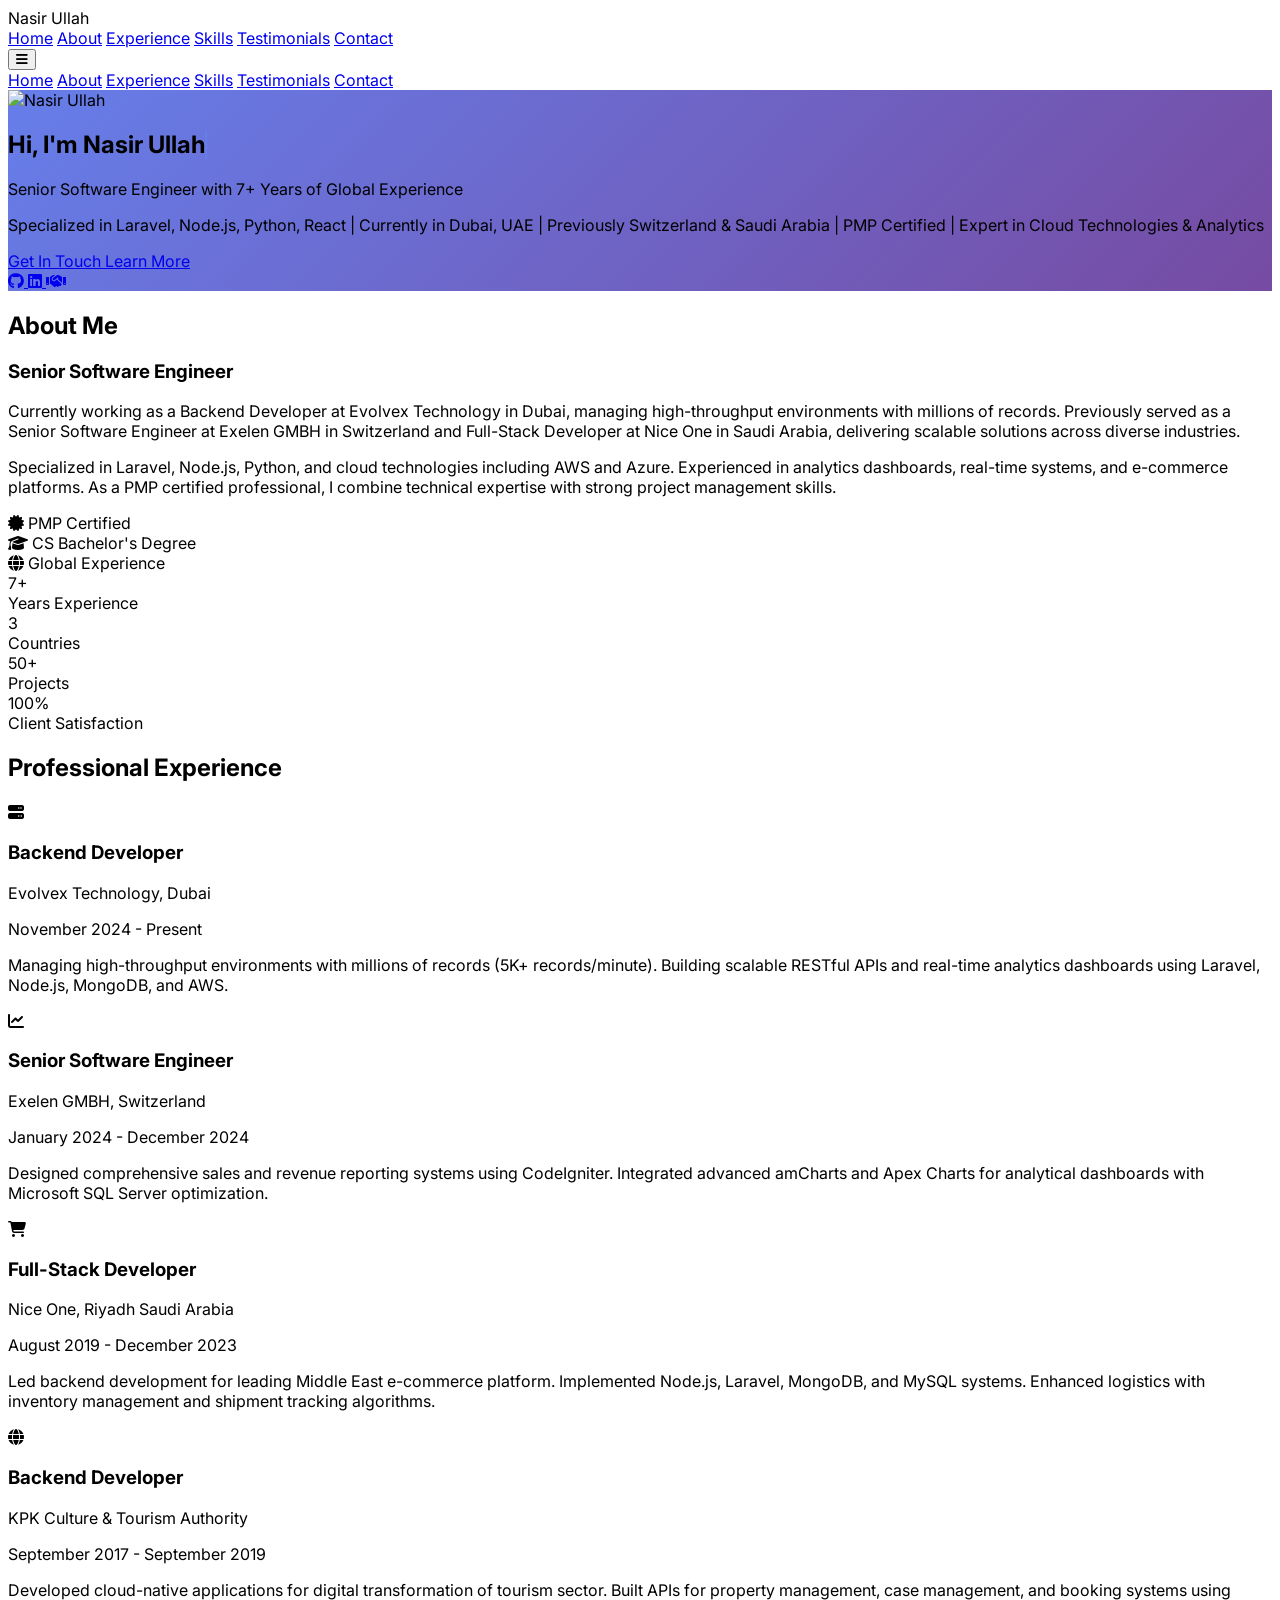
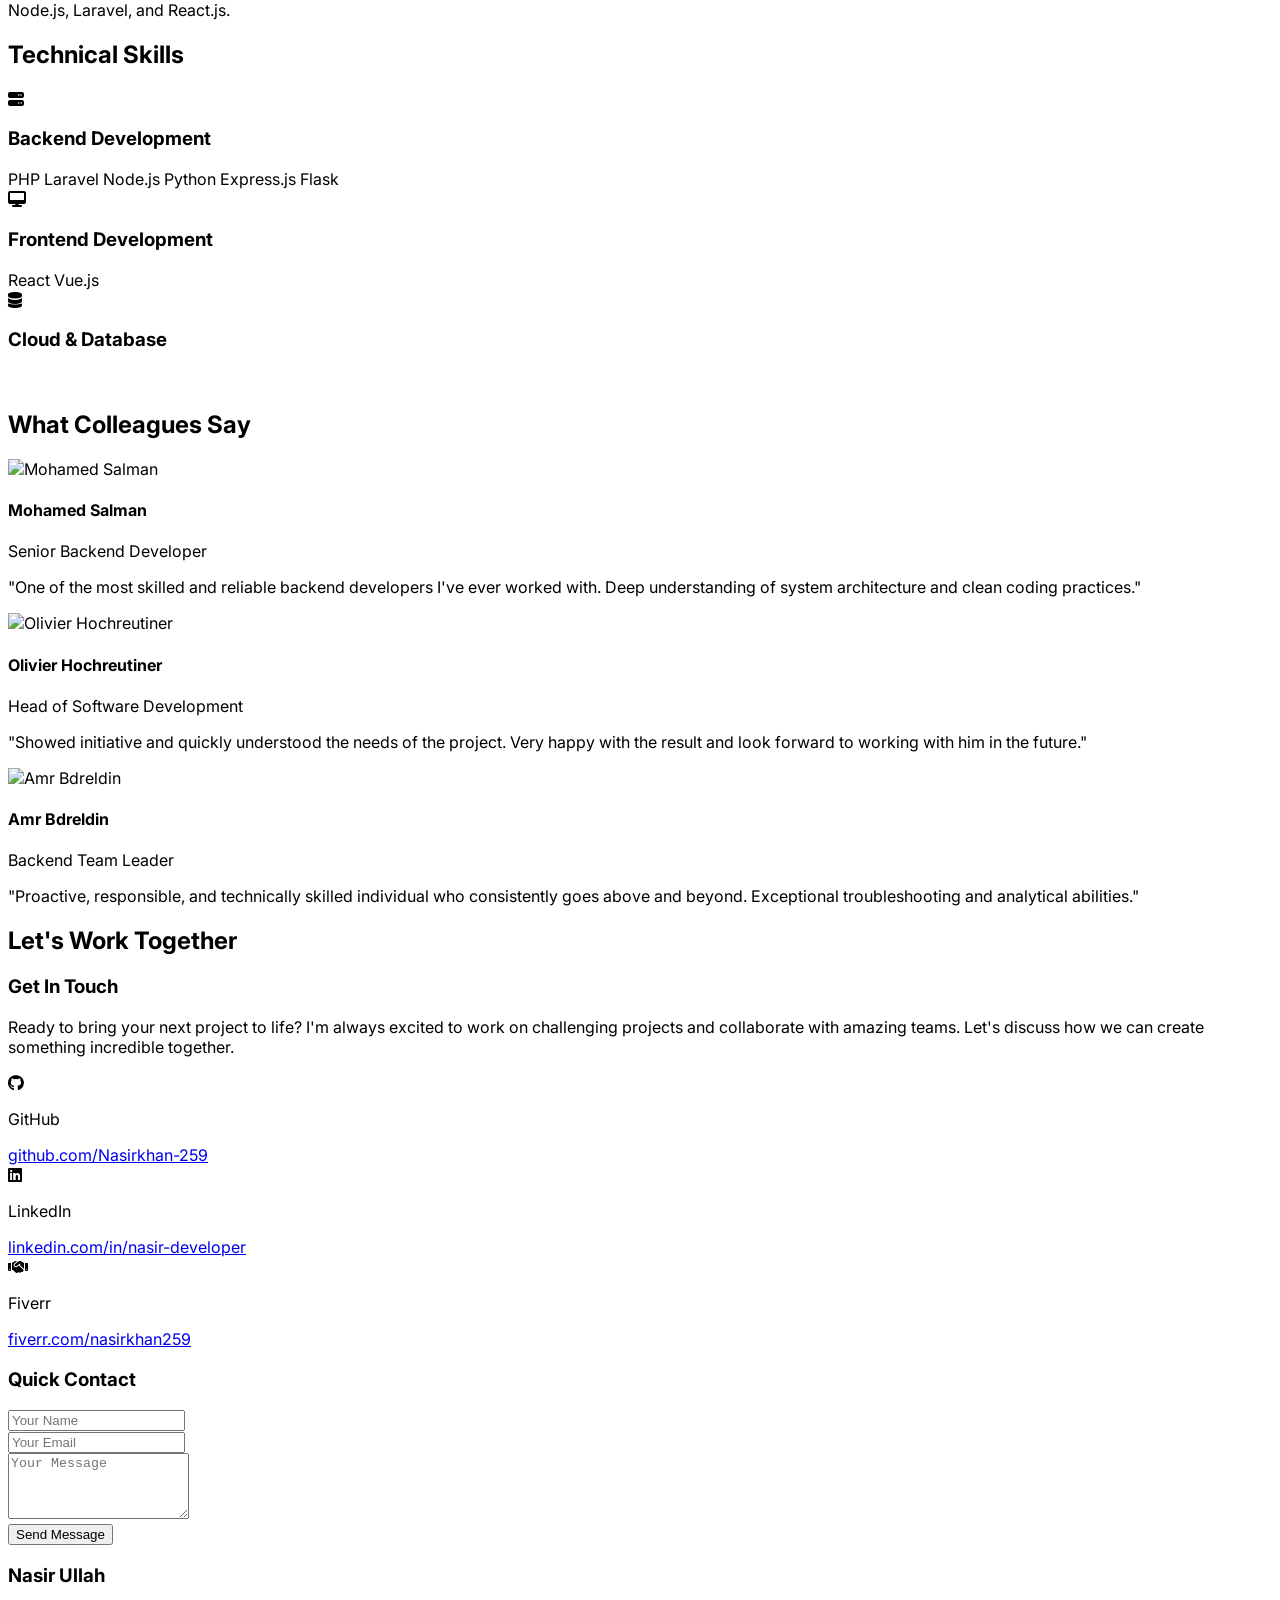
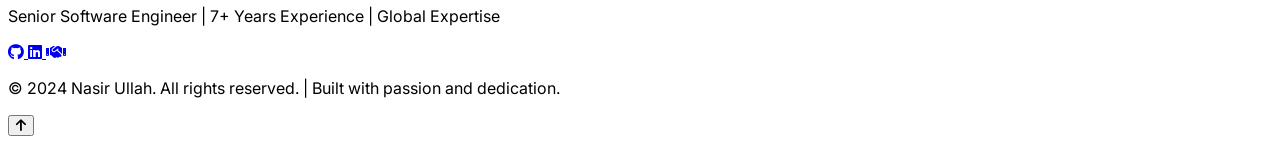
==== commit 86d21738: "new design" ====
--- a/index.html
+++ b/index.html
@@ -1,921 +1,455 @@
+
 <!DOCTYPE html>
-<html lang="en-US">
-
+<html lang="en">
 <head>
-
-    <title>Nasir Khan – Full Stack Developer | PMP Certified</title>
-    <meta charset="utf-8">
-    <meta name="viewport" content="width=device-width, initial-scale=1">
-    <meta name="description" content="Nasir Khan | Full Stack Developer | PMP Certified | Laravel, Node.js, MongoDB, PostgreSQL, React.js, and AI Integrations">
-    <meta name="author" content="Nasir Khan">
-
-    <!-- grid css -->
-    <link rel="stylesheet" href="css/plugins/bootstrap-grid.css">
-    <!-- font awesome css -->
-    <link rel="stylesheet" href="css/plugins/fontawesome.min.css">
-    <!-- swiper css -->
-    <link rel="stylesheet" href="css/plugins/swiper.min.css">
-    <!-- spoli css -->
-    <link rel="stylesheet" href="css/style.css">
-
-    <!-- Favicon -->
-    <link rel="shortcut icon" href="favicon.ico" type="image/x-icon">
-    <link rel="icon" href="favicon.ico" type="image/x-icon">
-
+    <meta charset="UTF-8">
+    <meta name="viewport" content="width=device-width, initial-scale=1.0">
+    <title>Nasir Ullah - Senior Software Engineer | 7+ Years Experience</title>
+    <meta name="description" content="Senior Software Engineer with 7+ years experience in Dubai, Switzerland, Saudi Arabia. Laravel, Node.js, Python expert. PMP Certified.">
+    <script src="https://cdn.tailwindcss.com"></script>
+    <link href="https://cdnjs.cloudflare.com/ajax/libs/font-awesome/6.4.0/css/all.min.css" rel="stylesheet">
+    <link href="https://fonts.googleapis.com/css2?family=Inter:wght@300;400;500;600;700&display=swap" rel="stylesheet">
+    <style>
+        body { font-family: 'Inter', sans-serif; }
+        .gradient-bg { background: linear-gradient(135deg, #667eea 0%, #764ba2 100%); }
+        .card-hover { transition: all 0.3s ease; }
+        .card-hover:hover { transform: translateY(-5px); box-shadow: 0 20px 40px rgba(0,0,0,0.1); }
+        .typing-animation { border-right: 2px solid #667eea; animation: blink 1s infinite; }
+        @keyframes blink { 0%, 50% { border-color: transparent; } 51%, 100% { border-color: #667eea; } }
+        .skill-badge { transition: all 0.3s ease; }
+        .skill-badge:hover { transform: scale(1.05); }
+        .nav-link { position: relative; }
+        .nav-link::after { content: ''; position: absolute; bottom: -2px; left: 0; width: 0; height: 2px; background: #667eea; transition: width 0.3s ease; }
+        .nav-link:hover::after { width: 100%; }
+        .section-fade { opacity: 0; transform: translateY(30px); transition: all 0.6s ease; }
+        .section-fade.visible { opacity: 1; transform: translateY(0); }
+    </style>
 </head>
-
-<body>
-
-    <!-- wrapper -->
-    <div class="mil-page-wrapper">
-
-        <!-- top panel -->
-        <div class="mil-top-panel">
-            <div class="mil-logo">
-                <a href="index.html"><img src="img/logo/l-2.png" alt="Spoli"></a>
-            </div>
-            <div class="container">
-                <div class="mil-tp-center mil-light">
-                    <nav class="mil-main-menu mil-onepage-menu">
-                        <ul>
-                            <li>
-                                <a href="#about">About.</a>
-                            </li>
-                            <li>
-                                <a href="#works">Works.</a>
-                            </li>
-                            <li>
-                                <a href="#contacts">Contacts.</a>
-                            </li>
-                        </ul>
-                    </nav>
-                    <div class="mil-tp-social">
-                        <ul>
-                            <li><a href="https://github.com/Nasirkhan-259" target="_blank"><i class="fab fa-github"></i> GitHub</a></li>
-                            <li><a href="https://www.linkedin.com/in/nasir-developer" target="_blank"><i class="fab fa-linkedin"></i> LinkedIn</a></li>
-                            <li><a href="https://www.fiverr.com/nasirkhan259" target="_blank"><i class="fab fa-fiverr"></i> Fiverr</a></li>
-                        </ul>
-                    </div>
-                </div>
-            </div>
-            <div class="mil-menu-btn-frame">
-                <div class="mil-menu-btn"><span></span></div>
-            </div>
-        </div>
-        <div class="mil-side-menu">
-            <div class="mil-side-content">
-                <div></div>
-                <div class="mil-side-pages-menu mil-onepage-side-menu">
-                    <ul>
-                        <li>
-                            <a href="#home">Home</a>
-                        </li>
-
-                        <li>
-                            <a href="#about">About</a>
-                        </li>
-                        <li>
-                            <a href="#works">Portfolio</a>
-                        </li>
-                        <li>
-                            <a href="#price">Pricing</a>
-                        </li>
-                        <li>
-                            <a href="#contacts">Contacts</a>
-                        </li>
-                    </ul>
-                </div>
-                <div class="mil-side-menu-footer">
-                    <span class="mil-fs-16 mil-c-m-1">Copyright <a href="#." class="mil-c-grad">Spoli</a> 2024. All rights reserved.</span>
-                </div>
-            </div>
-        </div>
-        <!-- top panel end -->
-
-        <div class="mil-hero-4" id="home" style="background-image: url(img/banner-4/2.png); background-size: 100%; background-position: center top; background-repeat: no-repeat">
-            <div class="container">
-                <div class="row mil-aic">
-                    <div class="col-lg-7">
-                        <div class="mil-hero-title">
-                            <h1 class="mil-h1 mil-mb-10">Hi! I’m Nasir Khan</h1>
-                            <div class="mil-title-img mil-mb-30">
-                                <img src="img/banner-4/3.jpg" alt="Nasir Khan">
-                                <div class="mil-h1 mil-mb-10"> Full Stack Developer</div>
-                            </div>
-                            <div style="background: #141414; overflow:hidden; padding: 1.5em 2.5rem .5rem;" class="mil-mb-30">
-                                <pre style="margin: 0; line-height: 125%">
-        <span style="color: #cd2828; font-weight: bold">&lt;!DOCTYPE html&gt;</span><br><span style="color: #6ab825; font-weight: bold">&lt;html</span> <span style="color: #bbbbbb">lang=</span><span style="color: #ed9d13">"en"</span><span style="color: #6ab825; font-weight: bold">&gt;</span><span style="color: #6ab825; font-weight: bold">&lt;head&gt;</span><br>&nbsp;&nbsp;<span style="color: #6ab825; font-weight: bold">&lt;meta</span> <span style="color: #bbbbbb">charset=</span><span style="color: #ed9d13">"UTF-8"</span><span style="color: #6ab825; font-weight: bold">&gt;</span><br>&nbsp;&nbsp;<span style="color: #6ab825; font-weight: bold">&lt;meta</span> <span style="color: #bbbbbb">name=</span><span style="color: #ed9d13">"viewport"</span> <span style="color: #bbbbbb">content=</span><span style="color: #ed9d13">"width=device-width, initial-scale=1.0"</span><span style="color: #6ab825; font-weight: bold">&gt;</span><br>&nbsp;&nbsp;<span style="color: #6ab825; font-weight: bold">&lt;title&gt;</span>Nasir Khan - Full Stack Developer<span style="color: #6ab825; font-weight: bold">&lt;/title&gt;</span><br><span style="color: #6ab825; font-weight: bold">&lt;/head&gt;</span>
-                                </pre>
-                            </div>
-                            <div class="mil-buttons">
-                                <a href="https://nasir_developer1.hackerresume.io/9d38240e-f772-451d-bd26-d971222c9090" target="_blank" class="mil-btn mil-fw-700">Download Resume</a>
-                                <a href="#contacts" class="mil-btn mil-border">Hire Me!</a>
-                            </div>
-                        </div>
-                    </div>
-                    <div class="col-lg-5 mil-relative">
-                        <div class="mil-circle-frame">
-                            <div class="mil-circle-text mil-size-fix">
-                                <svg version="1.1" xmlns="http://www.w3.org/2000/svg" xmlns:xlink="http://www.w3.org/1999/xlink" x="0px" y="0px" viewBox="0 0 300 300" enable-background="new 0 0 300 300" xml:space="preserve" class="mil-rotate" data-value="360">
-                                    <defs>
-                                        <path id="circlePath" d="M 150, 150 m -60, 0 a 60,60 0 0,1 120,0 a 60,60 0 0,1 -120,0 " />
-                                    </defs>
-                                    <circle cx="150" cy="100" r="75" fill="none" />
-                                    <g>
-                                        <use xlink:href="#circlePath" fill="none" />
-                                        <text style="letter-spacing: 3.5px">
-                                            <textPath xlink:href="#circlePath">FULL STACK DEVELOPER . PORTFOLIO . AI SOLUTIONS .</textPath>
-                                        </text>
-                                    </g>
-                                </svg>
-                                <img src="img/logo/m.png" alt="logo">
-                            </div>
-                        </div>
-                        <img src="img/banner-4/1.png" alt="Nasir Image" class="mil-main-img">
-                    </div>
-                </div>
-            </div>
-        </div>
-
-        <!-- info -->
-        <div class="mil-p-100-70" id="about">
-            <div class="container">
-                <div class="row mil-jcb mil-aie">
-                    <div class="col-lg-6">
-                        <h5 class="mil-fs-38 mil-fw-400 mil-mb-40">I’m a designer/ based in San Francisco. Currently a freelancer. You can see my hobbies on <span class="mil-c-grad">@Spoli</span> and some photos on me too.</h5>
-                        <a href="#contacts" class="mil-btn-circle mil-b-m-1 mil-mb-60"><span class="mil-fw-700 mil-ff-1 mil-c-m-3">My Works</span></a>
-                    </div>
-                    <div class="col-lg-5">
-                        <div class="row">
-                            <p class="mil-mb-40 mil-up">I have a fondness for clean designs, subtle interactions and delightful user experiences. If you are interested you can check out some of work on Pellentesque sed justo malesuada, interdum dolor vitae, fringilla lorem.</p>
-                            <div class="col-md-6 mil-mb-60">
-                                <i class="far fa-mobile mil-c-grad mil-fs-46 mil-mb-20 mil-up"></i>
-                                <h4 class="mil-fs-24 mil-lh-130 mil-mb-10  mil-up">Mobile Apps <br>Design</h4>
-                                <p class="mil-lh-150  mil-up">Pellentesque sit amet urna justo. Fusce velit nibh.</p>
-                            </div>
-                            <div class="col-md-6 mil-mb-60">
-                                <i class="far fa-pen-nib mil-c-grad mil-fs-46 mil-mb-20 mil-up"></i>
-                                <h4 class="mil-fs-24 mil-lh-130 mil-mb-10 mil-up">Professional <br>Brand Identity</h4>
-                                <p class="mil-lh-150 mil-up">Pellentesque sit amet urna justo. Fusce velit nibh.</p>
-                            </div>
-                        </div>
-                    </div>
-                </div>
-            </div>
-        </div>
-        <!-- info end -->
-
-        <!-- services -->
-        <div class="mil-b-m-1 mil-p-100-100">
-            <div class="container">
-                <div class="row mil-jcc mil-mb-80">
-                    <div class="col-md-6 mil-up">
-                        <div class="mil-jcc mil-aic mil-mb-20">
-                            <img src="img/logo/xs.png" alt="logo" class="mil-w-12">
-                            <span class="mil-fs-16 mil-ml-10">Our service</span>
-                        </div>
-                        <h2 class="mil-ff-1 mil-fs-52 mil-jcc mil-c-m-3 mil-mb-20">What We're Good at</h2>
-                        <p class="mil-tac mil-lh-150">I have a fondness for clean designs, subtle interactions and delightful user <br>experiences. If you are interested you can check.</p>
-                    </div>
-                </div>
-                <div class="swiper-container mil-services-slider mil-mb-40">
-                    <div class="swiper-wrapper">
-                        <div class="swiper-slide">
-                            <div class="mil-service-card-2 mil-b-m-1-light mil-up" data-swiper-parallax="100" data-swiper-parallax-opacity="0" data-swiper-parallax-scale="0.7">
-                                <svg width="204" height="326" viewBox="0 0 204 326" fill="none" xmlns="http://www.w3.org/2000/svg">
-                                    <path d="M134 -58H215L64 266L187 513H134L0 227L134 -58Z" fill="#141414" />
-                                </svg>
-                                <div class="row">
-                                    <div class="col-md-9">
-                                        <div class="mil-cont-frame">
-                                            <div class="mil-icon mil-b-grad mil-mb-30">
-                                                <img src="img/icons/8.png" alt="icon">
-                                            </div>
-                                            <div class="mil-descr">
-                                                <h3 class="mil-fs-32 mil-c-m-3 mil-mb-20">Figma design</h3>
-                                                <p class="mil-lh-150 mil-mb-30">Lorem Ipsum is simply dummy text of the printing and typesetting industry. Lorem Ipsum has been the industry's standard dummy text ever since the 1500s, when an unknown printer took a galley of type and scrambled</p>
-                                            </div>
+<body class="bg-gray-50">
+    <!-- Navigation -->
+    <nav class="fixed top-0 w-full bg-white/90 backdrop-blur-sm shadow-sm z-50">
+        <div class="max-w-6xl mx-auto px-4 sm:px-6 lg:px-8">
+            <div class="flex justify-between items-center py-4">
+                <div class="text-2xl font-bold text-gray-800">Nasir Ullah</div>
+                <div class="hidden md:flex space-x-8">
+                    <a href="#home" class="nav-link text-gray-600 hover:text-gray-900">Home</a>
+                    <a href="#about" class="nav-link text-gray-600 hover:text-gray-900">About</a>
+                    <a href="#experience" class="nav-link text-gray-600 hover:text-gray-900">Experience</a>
+                    <a href="#skills" class="nav-link text-gray-600 hover:text-gray-900">Skills</a>
+                    <a href="#testimonials" class="nav-link text-gray-600 hover:text-gray-900">Testimonials</a>
+                    <a href="#contact" class="nav-link text-gray-600 hover:text-gray-900">Contact</a>
+                </div>
+                <button class="md:hidden text-gray-600" id="mobile-menu-btn">
+                    <i class="fas fa-bars text-xl"></i>
+                </button>
+            </div>
+            <div class="md:hidden hidden" id="mobile-menu">
+                <div class="py-2 space-y-2">
+                    <a href="#home" class="block py-2 text-gray-600">Home</a>
+                    <a href="#about" class="block py-2 text-gray-600">About</a>
+                    <a href="#experience" class="block py-2 text-gray-600">Experience</a>
+                    <a href="#skills" class="block py-2 text-gray-600">Skills</a>
+                    <a href="#testimonials" class="block py-2 text-gray-600">Testimonials</a>
+                    <a href="#contact" class="block py-2 text-gray-600">Contact</a>
+                </div>
+            </div>
+        </div>
+    </nav>
+
+    <!-- Hero Section -->
+    <section id="home" class="gradient-bg min-h-screen flex items-center text-white">
+        <div class="max-w-6xl mx-auto px-4 sm:px-6 lg:px-8 py-20">
+            <div class="text-center">
+                <div class="mb-8">
+                    <img src="https://images.unsplash.com/photo-1507003211169-0a1dd7228f2d?w=300&h=300&fit=crop&crop=face" 
+                         alt="Nasir Ullah" class="w-32 h-32 rounded-full mx-auto mb-6 border-4 border-white/20">
+                </div>
+                <h1 class="text-5xl md:text-7xl font-bold mb-6">
+                    Hi, I'm <span class="typing-animation" id="typed-name">Nasir Ullah</span>
+                </h1>
+                <p class="text-xl md:text-2xl mb-8 text-white/90">
+                    Senior Software Engineer with 7+ Years of Global Experience
+                </p>
+                <p class="text-lg mb-12 text-white/80 max-w-3xl mx-auto">
+                    Specialized in Laravel, Node.js, Python, React | Currently in Dubai, UAE | Previously Switzerland & Saudi Arabia | 
+                    PMP Certified | Expert in Cloud Technologies & Analytics
+                </p>
+                <div class="flex flex-col sm:flex-row gap-4 justify-center">
+                    <a href="#contact" class="bg-white text-purple-600 px-8 py-3 rounded-full font-semibold hover:bg-gray-100 transition-colors">
+                        Get In Touch
+                    </a>
+                    <a href="#about" class="border-2 border-white text-white px-8 py-3 rounded-full font-semibold hover:bg-white hover:text-purple-600 transition-colors">
+                        Learn More
+                    </a>
+                </div>
+                <div class="flex justify-center space-x-6 mt-8">
+                    <a href="https://github.com/Nasirkhan-259" class="text-white/80 hover:text-white text-2xl transition-colors">
+                        <i class="fab fa-github"></i>
+                    </a>
+                    <a href="https://www.linkedin.com/in/nasir-developer/" class="text-white/80 hover:text-white text-2xl transition-colors">
+                        <i class="fab fa-linkedin"></i>
+                    </a>
+                    <a href="https://www.fiverr.com/nasirkhan259" class="text-white/80 hover:text-white text-2xl transition-colors">
+                        <i class="fas fa-handshake"></i>
+                    </a>
+                </div>
+            </div>
+        </div>
+    </section>
+
+    <!-- About Section -->
+    <section id="about" class="py-20 bg-white">
+        <div class="max-w-6xl mx-auto px-4 sm:px-6 lg:px-8">
+            <div class="section-fade">
+                <h2 class="text-4xl font-bold text-center mb-16 text-gray-800">About Me</h2>
+                <div class="grid md:grid-cols-2 gap-12 items-center">
+                    <div>
+                        <h3 class="text-2xl font-semibold mb-6 text-gray-800">Senior Software Engineer</h3>
+                        <p class="text-gray-600 mb-6 leading-relaxed">
+                            Currently working as a Backend Developer at Evolvex Technology in Dubai, managing high-throughput 
+                            environments with millions of records. Previously served as a Senior Software Engineer at Exelen GMBH 
+                            in Switzerland and Full-Stack Developer at Nice One in Saudi Arabia, delivering scalable solutions 
+                            across diverse industries.
+                        </p>
+                        <p class="text-gray-600 mb-6 leading-relaxed">
+                            Specialized in Laravel, Node.js, Python, and cloud technologies including AWS and Azure. 
+                            Experienced in analytics dashboards, real-time systems, and e-commerce platforms. As a PMP certified 
+                            professional, I combine technical expertise with strong project management skills.
+                        </p>
+                        <div class="flex flex-wrap gap-4">
+                            <div class="bg-purple-100 px-4 py-2 rounded-full">
+                                <i class="fas fa-certificate text-purple-600 mr-2"></i>
+                                <span class="text-purple-800 font-medium">PMP Certified</span>
+                            </div>
+                            <div class="bg-green-100 px-4 py-2 rounded-full">
+                                <i class="fas fa-graduation-cap text-green-600 mr-2"></i>
+                                <span class="text-green-800 font-medium">CS Bachelor's Degree</span>
+                            </div>
+                            <div class="bg-blue-100 px-4 py-2 rounded-full">
+                                <i class="fas fa-globe text-blue-600 mr-2"></i>
+                                <span class="text-blue-800 font-medium">Global Experience</span>
+                            </div>
+                        </div>
+                    </div>
+                    <div class="grid grid-cols-2 gap-6">
+                        <div class="bg-gradient-to-br from-purple-500 to-pink-500 p-6 rounded-xl text-white text-center">
+                            <div class="text-3xl font-bold">7+</div>
+                            <div class="text-purple-100">Years Experience</div>
+                        </div>
+                        <div class="bg-gradient-to-br from-blue-500 to-cyan-500 p-6 rounded-xl text-white text-center">
+                            <div class="text-3xl font-bold">3</div>
+                            <div class="text-blue-100">Countries</div>
+                        </div>
+                        <div class="bg-gradient-to-br from-green-500 to-teal-500 p-6 rounded-xl text-white text-center">
+                            <div class="text-3xl font-bold">50+</div>
+                            <div class="text-green-100">Projects</div>
+                        </div>
+                        <div class="bg-gradient-to-br from-orange-500 to-red-500 p-6 rounded-xl text-white text-center">
+                            <div class="text-3xl font-bold">100%</div>
+                            <div class="text-orange-100">Client Satisfaction</div>
+                        </div>
+                    </div>
+                </div>
+            </div>
+        </div>
+    </section>
+
+    <!-- Experience Section -->
+    <section id="experience" class="py-20 bg-gray-50">
+        <div class="max-w-6xl mx-auto px-4 sm:px-6 lg:px-8">
+            <div class="section-fade">
+                <h2 class="text-4xl font-bold text-center mb-16 text-gray-800">Professional Experience</h2>
+                <div class="relative">
+                    <div class="absolute left-1/2 transform -translate-x-1/2 w-1 bg-purple-300 h-full hidden md:block"></div>
+                    
+                    <div class="space-y-12">
+                        <div class="flex flex-col md:flex-row items-center">
+                            <div class="md:w-1/2 md:pr-8 mb-6 md:mb-0">
+                                <div class="bg-white p-6 rounded-xl shadow-lg card-hover">
+                                    <div class="flex items-center mb-4">
+                                        <div class="w-12 h-12 bg-purple-500 rounded-full flex items-center justify-center text-white mr-4">
+                                            <i class="fas fa-server"></i>
+                                        </div>
+                                        <div>
+                                            <h3 class="text-xl font-semibold text-gray-800">Backend Developer</h3>
+                                            <p class="text-purple-600">Evolvex Technology, Dubai</p>
                                         </div>
                                     </div>
-                                    <div class="col-md-3">
-                                        <h5 class="mil-fs-18 mil-mb-20 mil-c-m-3">Web Development Service</h5>
-                                        <ul class="mil-check-list mil-mb-30">
-                                            <li><i class="fas fa-check mil-c-grad"></i>WordPress</li>
-                                            <li><i class="fas fa-check mil-c-grad"></i>Shopify </li>
-                                            <li><i class="fas fa-check mil-c-grad"></i>WooCommerce</li>
-                                        </ul>
+                                    <p class="text-gray-600 mb-4">November 2024 - Present</p>
+                                    <p class="text-gray-700">Managing high-throughput environments with millions of records (5K+ records/minute). Building scalable RESTful APIs and real-time analytics dashboards using Laravel, Node.js, MongoDB, and AWS.</p>
+                                </div>
+                            </div>
+                            <div class="hidden md:block w-4 h-4 bg-purple-500 rounded-full absolute left-1/2 transform -translate-x-1/2 border-4 border-white"></div>
+                            <div class="md:w-1/2 md:pl-8"></div>
+                        </div>
+
+                        <div class="flex flex-col md:flex-row items-center">
+                            <div class="md:w-1/2 order-2 md:order-1"></div>
+                            <div class="hidden md:block w-4 h-4 bg-blue-500 rounded-full absolute left-1/2 transform -translate-x-1/2 border-4 border-white"></div>
+                            <div class="md:w-1/2 order-1 md:order-2 md:pl-8 mb-6 md:mb-0">
+                                <div class="bg-white p-6 rounded-xl shadow-lg card-hover">
+                                    <div class="flex items-center mb-4">
+                                        <div class="w-12 h-12 bg-blue-500 rounded-full flex items-center justify-center text-white mr-4">
+                                            <i class="fas fa-chart-line"></i>
+                                        </div>
+                                        <div>
+                                            <h3 class="text-xl font-semibold text-gray-800">Senior Software Engineer</h3>
+                                            <p class="text-blue-600">Exelen GMBH, Switzerland</p>
+                                        </div>
                                     </div>
-                                </div>
-                                <a href="#contacts" class="mil-btn mil-fw-700">Order Now</a>
-                            </div>
-                        </div>
-                        <div class="swiper-slide">
-                            <div class="mil-service-card-2 mil-b-m-1-light mil-up" data-swiper-parallax="100" data-swiper-parallax-opacity="0" data-swiper-parallax-scale="0.7">
-                                <svg width="204" height="326" viewBox="0 0 204 326" fill="none" xmlns="http://www.w3.org/2000/svg">
-                                    <path d="M134 -58H215L64 266L187 513H134L0 227L134 -58Z" fill="#141414" />
-                                </svg>
-                                <div class="row">
-                                    <div class="col-md-9">
-                                        <div class="mil-cont-frame">
-                                            <div class="mil-icon mil-b-grad mil-mb-30">
-                                                <img src="img/icons/11.png" alt="icon">
-                                            </div>
-                                            <div class="mil-descr">
-                                                <h3 class="mil-fs-32 mil-c-m-3 mil-mb-20">Html Coding</h3>
-                                                <p class="mil-lh-150 mil-mb-30">Lorem Ipsum is simply dummy text of the printing and typesetting industry. Lorem Ipsum has been the industry's standard dummy text ever since the 1500s, when an unknown printer took a galley of type and scrambled</p>
-                                            </div>
+                                    <p class="text-gray-600 mb-4">January 2024 - December 2024</p>
+                                    <p class="text-gray-700">Designed comprehensive sales and revenue reporting systems using CodeIgniter. Integrated advanced amCharts and Apex Charts for analytical dashboards with Microsoft SQL Server optimization.</p>
+                                </div>
+                            </div>
+                        </div>
+
+                        <div class="flex flex-col md:flex-row items-center">
+                            <div class="md:w-1/2 md:pr-8 mb-6 md:mb-0">
+                                <div class="bg-white p-6 rounded-xl shadow-lg card-hover">
+                                    <div class="flex items-center mb-4">
+                                        <div class="w-12 h-12 bg-green-500 rounded-full flex items-center justify-center text-white mr-4">
+                                            <i class="fas fa-shopping-cart"></i>
+                                        </div>
+                                        <div>
+                                            <h3 class="text-xl font-semibold text-gray-800">Full-Stack Developer</h3>
+                                            <p class="text-green-600">Nice One, Riyadh Saudi Arabia</p>
                                         </div>
                                     </div>
-                                    <div class="col-md-3">
-                                        <h5 class="mil-fs-18 mil-mb-20 mil-c-m-3">Web Development Service</h5>
-                                        <ul class="mil-check-list mil-mb-30">
-                                            <li><i class="fas fa-check mil-c-grad"></i>WordPress</li>
-                                            <li><i class="fas fa-check mil-c-grad"></i>Shopify </li>
-                                            <li><i class="fas fa-check mil-c-grad"></i>WooCommerce</li>
-                                        </ul>
+                                    <p class="text-gray-600 mb-4">August 2019 - December 2023</p>
+                                    <p class="text-gray-700">Led backend development for leading Middle East e-commerce platform. Implemented Node.js, Laravel, MongoDB, and MySQL systems. Enhanced logistics with inventory management and shipment tracking algorithms.</p>
+                                </div>
+                            </div>
+                            <div class="hidden md:block w-4 h-4 bg-green-500 rounded-full absolute left-1/2 transform -translate-x-1/2 border-4 border-white"></div>
+                            <div class="md:w-1/2 md:pl-8"></div>
+                        </div>
+
+                        <div class="flex flex-col md:flex-row items-center">
+                            <div class="md:w-1/2 order-2 md:order-1"></div>
+                            <div class="hidden md:block w-4 h-4 bg-orange-500 rounded-full absolute left-1/2 transform -translate-x-1/2 border-4 border-white"></div>
+                            <div class="md:w-1/2 order-1 md:order-2 md:pl-8 mb-6 md:mb-0">
+                                <div class="bg-white p-6 rounded-xl shadow-lg card-hover">
+                                    <div class="flex items-center mb-4">
+                                        <div class="w-12 h-12 bg-orange-500 rounded-full flex items-center justify-center text-white mr-4">
+                                            <i class="fas fa-globe"></i>
+                                        </div>
+                                        <div>
+                                            <h3 class="text-xl font-semibold text-gray-800">Backend Developer</h3>
+                                            <p class="text-orange-600">KPK Culture & Tourism Authority</p>
+                                        </div>
                                     </div>
-                                </div>
-                                <a href="#contacts" class="mil-btn mil-fw-700">Order Now</a>
-                            </div>
-                        </div>
-                        <div class="swiper-slide">
-                            <div class="mil-service-card-2 mil-b-m-1-light mil-up" data-swiper-parallax="100" data-swiper-parallax-opacity="0" data-swiper-parallax-scale="0.7">
-                                <svg width="204" height="326" viewBox="0 0 204 326" fill="none" xmlns="http://www.w3.org/2000/svg">
-                                    <path d="M134 -58H215L64 266L187 513H134L0 227L134 -58Z" fill="#141414" />
-                                </svg>
-                                <div class="row">
-                                    <div class="col-md-9">
-                                        <div class="mil-cont-frame">
-                                            <div class="mil-icon mil-b-grad mil-mb-30">
-                                                <img src="img/icons/12.png" alt="icon">
-                                            </div>
-                                            <div class="mil-descr">
-                                                <h3 class="mil-fs-32 mil-c-m-3 mil-mb-20">Wordpress Theme Development</h3>
-                                                <p class="mil-lh-150 mil-mb-30">Lorem Ipsum is simply dummy text of the printing and typesetting industry. Lorem Ipsum has been the industry's standard dummy text ever since the 1500s, when an unknown printer took a galley of type and scrambled</p>
-                                            </div>
-                                        </div>
-                                    </div>
-                                    <div class="col-md-3">
-                                        <h5 class="mil-fs-18 mil-mb-20 mil-c-m-3">Web Development Service</h5>
-                                        <ul class="mil-check-list mil-mb-30">
-                                            <li><i class="fas fa-check mil-c-grad"></i>WordPress</li>
-                                            <li><i class="fas fa-check mil-c-grad"></i>Shopify </li>
-                                            <li><i class="fas fa-check mil-c-grad"></i>WooCommerce</li>
-                                        </ul>
-                                    </div>
-                                </div>
-                                <a href="#contacts" class="mil-btn mil-fw-700">Order Now</a>
-                            </div>
-                        </div>
-                    </div>
-                </div>
-                <div class="mil-services-pagination mil-jcc mil-up"></div>
-            </div>
-        </div>
-        <!-- services end -->
-
-        <!-- portfolio -->
-        <div class="mil-p-100-0" id="works">
-            <div class="container">
-                <div class="row mil-jcc mil-mb-80">
-                    <div class="col-md-6 mil-up">
-                        <div class="mil-jcc mil-aic mil-mb-20">
-                            <img src="img/logo/xs.png" alt="logo" class="mil-w-12">
-                            <span class="mil-fs-16 mil-ml-10">Recent works</span>
-                        </div>
-                        <h2 class="mil-ff-1 mil-fs-52 mil-jcc mil-mb-20">Our Portfolio</h2>
-                        <p class="mil-tac mil-lh-150">I have a fondness for clean designs, subtle interactions and delightful user <br>experiences. If you are interested you can check.</p>
-                    </div>
-                </div>
-                <div class="row g-5">
-                    <div class="col-md-6 col-lg-4 mil-up">
-                        <div class="mil-circle-text mil-b-m-2-light">
-                            <svg version="1.1" xmlns="http://www.w3.org/2000/svg" xmlns:xlink="http://www.w3.org/1999/xlink" x="0px" y="0px" viewBox="0 0 300 300" enable-background="new 0 0 300 300" xml:space="preserve" class="mil-rotate" data-value="360">
-                                <defs>
-                                    <path d="M 150, 150 m -60, 0 a 60,60 0 0,1 120,0 a 60,60 0 0,1 -120,0 " />
-                                </defs>
-                                <circle cx="150" cy="100" r="75" fill="none" />
-                                <g>
-                                    <use xlink:href="#circlePath" fill="none" />
-                                    <text style="letter-spacing: 3.5px">
-                                        <!-- circle text -->
-                                        <textPath xlink:href="#circlePath">PHOTOGRAPHER . PORTFOLIO . VIEW .</textPath>
-                                    </text>
-                                </g>
-                            </svg>
-                            <img src="img/logo/m.png" alt="logo">
-                        </div>
-                    </div>
-                    <div class="col-md-6 col-lg-8 mil-up">
-                        <a href="project.html" class="mil-portfolio-card mil-long">
-                            <div class="mil-cover">
-                                <img src="img/portfolio/23.jpg" alt="project">
-                            </div>
-                            <div class="mil-descr">
-                                <p class="mil-mb-10">Web Development</p>
-                                <h4 class="mil-fs-24 mil-c-m-3 mil-lh-130">Back-End Development</h4>
-                            </div>
-                        </a>
-                    </div>
-                    <div class="col-md-6 col-lg-4 mil-up">
-                        <a href="project.html" class="mil-portfolio-card">
-                            <div class="mil-cover">
-                                <img src="img/portfolio/24.jpg" alt="project">
-                            </div>
-                            <div class="mil-descr">
-                                <p class="mil-mb-10">Web Design</p>
-                                <h4 class="mil-fs-24 mil-c-m-3 mil-lh-130">Responsive Mockup Template</h4>
-                            </div>
-                        </a>
-                    </div>
-                    <div class="col-md-6 col-lg-4 mil-up">
-                        <a href="project.html" class="mil-portfolio-card">
-                            <div class="mil-cover">
-                                <img src="img/portfolio/25.jpg" alt="project">
-                            </div>
-                            <div class="mil-descr">
-                                <p class="mil-mb-10">Web Design</p>
-                                <h4 class="mil-fs-24 mil-c-m-3 mil-lh-130">Responsive Mockup Template</h4>
-                            </div>
-                        </a>
-                    </div>
-                    <div class="col-md-6 col-lg-4 mil-up">
-                        <a href="project.html" class="mil-portfolio-card">
-                            <div class="mil-cover">
-                                <img src="img/portfolio/26.jpg" alt="project">
-                            </div>
-                            <div class="mil-descr">
-                                <p class="mil-mb-10">Web Design</p>
-                                <h4 class="mil-fs-24 mil-c-m-3 mil-lh-130">Responsive Mockup Template</h4>
-                            </div>
-                        </a>
-                    </div>
-                    <div class="col-md-6 col-lg-8 mil-up">
-                        <a href="project.html" class="mil-portfolio-card mil-long">
-                            <div class="mil-cover">
-                                <img src="img/portfolio/27.jpg" alt="project">
-                            </div>
-                            <div class="mil-descr">
-                                <p class="mil-mb-10">Web Development</p>
-                                <h4 class="mil-fs-24 mil-c-m-3 mil-lh-130">Back-End Development</h4>
-                            </div>
-                        </a>
-                    </div>
-                    <div class="col-md-6 col-lg-4 mil-up">
-                        <a href="project.html" class="mil-portfolio-card">
-                            <div class="mil-cover">
-                                <img src="img/portfolio/28.jpg" alt="project">
-                            </div>
-                            <div class="mil-descr">
-                                <p class="mil-mb-10">Web Design</p>
-                                <h4 class="mil-fs-24 mil-c-m-3 mil-lh-130">Responsive Mockup Template</h4>
-                            </div>
-                        </a>
-                    </div>
-                </div>
-                <div class="mil-jcc mil-mt-60 mil-up">
-                    <a href="#." class="mil-btn mil-fw-700">Load More</a>
-                </div>
-            </div>
-        </div>
-        <!-- portfolio end -->
-
-        <!-- services -->
-        <div class="mil-p-100-90">
-            <div class="container">
-                <div class="row">
-                    <div class="col-md-6 col-xl-3 mil-mb-30 mil-up">
-                        <a href="#." class="mil-service-card-1">
-                            <img src="img/icons/1.png" alt="icon" class="mil-w-52 mil-mb-20">
-                            <h3 class="mil-fs-24 mil-fw-700 mil-c-m-1 mil-mb-15">User interface <br>Design</h3>
-                            <div class="mil-jcs mil-aic mil-mb-15">
-                                <i class="far fa-check-circle mil-fs-14 mil-c-m-1 mil-mr-10"></i>
-                                <span class="mil-fs-16 mil-c-m-2">36 Projects</span>
-                            </div>
-                            <p class="mil-fs-16 mil-c-m-2 mil-lh-150">Lorem ipsum dolor amet, consectetur adipiscing.</p>
-                        </a>
-                    </div>
-                    <div class="col-md-6 col-xl-3 mil-mb-30 mil-up">
-                        <a href="#." class="mil-service-card-1">
-                            <img src="img/icons/2.png" alt="icon" class="mil-w-52 mil-mb-20">
-                            <h3 class="mil-fs-24 mil-fw-700 mil-c-m-1 mil-mb-15">User Experience <br>Design</h3>
-                            <div class="mil-jcs mil-aic mil-mb-15">
-                                <i class="far fa-check-circle mil-fs-14 mil-c-m-1 mil-mr-10"></i>
-                                <span class="mil-fs-16 mil-c-m-2">50 Projects</span>
-                            </div>
-                            <p class="mil-fs-16 mil-c-m-2 mil-lh-150">Lorem ipsum dolor amet, consectetur adipiscing.</p>
-                        </a>
-                    </div>
-                    <div class="col-md-6 col-xl-3 mil-mb-30 mil-up">
-                        <a href="#." class="mil-service-card-1">
-                            <img src="img/icons/3.png" alt="icon" class="mil-w-52 mil-mb-20">
-                            <h3 class="mil-fs-24 mil-fw-700 mil-c-m-1 mil-mb-15">Branding & <br>Identity</h3>
-                            <div class="mil-jcs mil-aic mil-mb-15">
-                                <i class="far fa-check-circle mil-fs-14 mil-c-m-1 mil-mr-10"></i>
-                                <span class="mil-fs-16 mil-c-m-2">50 Projects</span>
-                            </div>
-                            <p class="mil-fs-16 mil-c-m-2 mil-lh-150">Lorem ipsum dolor amet, consectetur adipiscing.</p>
-                        </a>
-                    </div>
-                    <div class="col-md-6 col-xl-3 mil-mb-30 mil-up">
-                        <a href="#." class="mil-service-card-1">
-                            <img src="img/icons/4.png" alt="icon" class="mil-w-52 mil-mb-20">
-                            <h3 class="mil-fs-24 mil-fw-700 mil-c-m-1 mil-mb-15">Graphic & logo <br>Design</h3>
-                            <div class="mil-jcs mil-aic mil-mb-15">
-                                <i class="far fa-check-circle mil-fs-14 mil-c-m-1 mil-mr-10"></i>
-                                <span class="mil-fs-16 mil-c-m-2">50 Projects</span>
-                            </div>
-                            <p class="mil-fs-16 mil-c-m-2 mil-lh-150">Lorem ipsum dolor amet, consectetur adipiscing.</p>
-                        </a>
-                    </div>
-                </div>
-            </div>
-        </div>
-        <!-- services end -->
-
-        <!-- faq -->
-        <div class="mil-p-100-70 mil-b-m-2-light">
-            <div class="container">
-                <div class="row mil-jcb mil-aic">
-                    <div class="col-lg-5 mil-mb-60 mil-up">
-                        <img src="img/other/3.jpg" alt="img" style="border-radius: 2rem; width: 100%">
-                    </div>
-                    <div class="col-lg-6 mil-mb-60">
-                        <div class="mil-aic mil-mb-20 mil-up">
-                            <img src="img/logo/xs.png" alt="logo" class="mil-w-12">
-                            <span class="mil-fs-16 mil-ml-10">Our Frequency</span>
-                        </div>
-                        <h2 class="mil-ff-1 mil-fs-52 mil-mb-20 mil-up">Frequency & questions</h2>
-                        <p class="mil-lh-150 mil-mb-60 mil-up">I have a fondness for clean designs, subtle interactions and delightful user experiences. If you are interested you can check.</p>
-
-                        <div class="mil-mb-20 mil-up">
-                            <button class="mil-accordion mil-ff-1 mil-fw-700 mil-fs-16">What Can We Do For You With Figma?<span class="mil-icon mil-c-grad">+</span></button>
-                            <div class="mil-panel">
-                                <p>Lorem ipsum dolor sit amet, consectetur adipiscing elit. Quisque luctus enim at elit luctus vehicula.</p>
-                            </div>
-                        </div>
-                        <div class="mil-mb-20 mil-up">
-                            <button class="mil-accordion mil-ff-1 mil-fw-700 mil-fs-16">What Is The Standard Size Of Business Cards?<span class="mil-icon mil-c-grad">+</span></button>
-                            <div class="mil-panel">
-                                <p>Fusce eu eros nec felis venenatis fermentum sit amet eget turpis. Integer tempus massa ac arcu sollicitudin.</p>
-                            </div>
-                        </div>
-                        <div class="mil-mb-20 mil-up">
-                            <button class="mil-accordion mil-ff-1 mil-fw-700 mil-fs-16">What Can We Do For You Adobe Photoshop, XD & Figma?<span class="mil-icon mil-c-grad">+</span></button>
-                            <div class="mil-panel">
-                                <p>Proin ut lectus nec magna feugiat ultrices. Ut accumsan lectus nec lectus dapibus.</p>
-                            </div>
-                        </div>
-                        <div class="mil-up">
-                            <button class="mil-accordion mil-ff-1 mil-fw-700 mil-fs-16">Do You Create One Single Full Home Page?<span class="mil-icon mil-c-grad">+</span></button>
-                            <div class="mil-panel">
-                                <p>Curabitur facilisis velit vitae velit scelerisque, sed pulvinar orci varius.</p>
-                            </div>
-                        </div>
-                    </div>
-                </div>
-            </div>
-        </div>
-        <!-- faq end -->
-
-        <!-- price -->
-        <div class="mil-p-100-90" id="price">
-            <div class=" container">
-                <div class="row mil-jcc mil-mb-80">
-                    <div class="col-md-6 mil-up">
-                        <div class="mil-jcc mil-aic mil-mb-20">
-                            <img src="img/logo/xs.png" alt="logo" class="mil-w-12">
-                            <span class="mil-fs-16 mil-ml-10">Pricing Table</span>
-                        </div>
-                        <h2 class="mil-ff-1 mil-fs-52 mil-jcc mil-mb-20">Our Pricing Plan</h2>
-                        <p class="mil-tac mil-lh-150">I have a fondness for clean designs, subtle interactions and delightful user <br>experiences. If you are interested you can check.</p>
-                    </div>
-                </div>
-                <div class="row mil-jcb mil-aic">
-                    <div class="col-lg-4 mil-mb-30 mil-up">
-                        <a href="#contacts" class="mil-price-card-2">
-                            <div class="mil-aic mil-mb-30">
-                                <div class="mil-icon mil-rounded mil-b-m-2-light mil-aic mil-jcc mil-mr-20">
-                                    <i class="far fa-piggy-bank mil-fs-32 mil-c-m-1"></i>
+                                    <p class="text-gray-600 mb-4">September 2017 - September 2019</p>
+                                    <p class="text-gray-700">Developed cloud-native applications for digital transformation of tourism sector. Built APIs for property management, case management, and booking systems using Node.js, Laravel, and React.js.</p>
+                                </div>
+                            </div>
+                        </div>
+                    </div>
+                </div>
+            </div>
+        </div>
+    </section>
+
+    <!-- Skills Section -->
+    <section id="skills" class="py-20 bg-white">
+        <div class="max-w-6xl mx-auto px-4 sm:px-6 lg:px-8">
+            <div class="section-fade">
+                <h2 class="text-4xl font-bold text-center mb-16 text-gray-800">Technical Skills</h2>
+                <div class="grid md:grid-cols-3 gap-8">
+                    <div class="text-center">
+                        <div class="bg-gradient-to-br from-orange-400 to-red-500 w-16 h-16 rounded-full flex items-center justify-center mx-auto mb-6">
+                            <i class="fas fa-server text-white text-2xl"></i>
+                        </div>
+                        <h3 class="text-xl font-semibold mb-4 text-gray-800">Backend Development</h3>
+                        <div class="flex flex-wrap gap-2 justify-center">
+                            <span class="skill-badge bg-red-100 text-red-800 px-3 py-1 rounded-full text-sm">PHP Laravel</span>
+                            <span class="skill-badge bg-green-100 text-green-800 px-3 py-1 rounded-full text-sm">Node.js</span>
+                            <span class="skill-badge bg-yellow-100 text-yellow-800 px-3 py-1 rounded-full text-sm">Python</span>
+                            <span class="skill-badge bg-purple-100 text-purple-800 px-3 py-1 rounded-full text-sm">Express.js</span>
+                            <span class="skill-badge bg-blue-100 text-blue-800 px-3 py-1 rounded-full text-sm">Flask</span>
+                        </div>
+                    </div>
+                    
+                    <div class="text-center">
+                        <div class="bg-gradient-to-br from-blue-400 to-purple-500 w-16 h-16 rounded-full flex items-center justify-center mx-auto mb-6">
+                            <i class="fas fa-desktop text-white text-2xl"></i>
+                        </div>
+                        <h3 class="text-xl font-semibold mb-4 text-gray-800">Frontend Development</h3>
+                        <div class="flex flex-wrap gap-2 justify-center">
+                            <span class="skill-badge bg-blue-100 text-blue-800 px-3 py-1 rounded-full text-sm">React</span>
+                            <span class="skill-badge bg-green-100 text-green-800 px-3 py-1 rounded-full text-sm">Vue.js</span>
+                            <span class="skill-badge bg-yellow-100 text-yellow-800 px-3 py-1 rounded-full text-sm">JavaScript</span>
+                            <span class="skill-badge bg-blue-100 text-blue-800 px-3 py-1 rounded-full text-sm">TypeScript</span>
+                            <span class="skill-badge bg-cyan-100 text-cyan-800 px-3 py-1 rounded-full text-sm">Tailwind CSS</span>
+                            <span class="skill-badge bg-purple-100 text-purple-800 px-3 py-1 rounded-full text-sm">Next.js</span>
+                        </div>
+                    </div>
+                    
+                    <div class="text-center">
+                        <div class="bg-gradient-to-br from-green-400 to-teal-500 w-16 h-16 rounded-full flex items-center justify-center mx-auto mb-6">
+                            <i class="fas fa-database text-white text-2xl"></i>
+                        </div>
+                        <h3 class="text-xl font-semibold mb-4 text-gray-800">Cloud & Database</h3>
+                        <div class="flex flex-wrap gap-2 justify-center">
+                            <span class="skill-badge bg-blue-100 text-blue-800 px-3 py-1 rounded-full text-sm">MySQL</span>
+                            <span class="skill-badge bg-green-100 text-green-800 px-3 py-1 rounded-full text-sm">MongoDB</span>
+                            <span class="skill-badge bg-purple-100 text-purple-800 px-3 py-1 rounded-full text-sm">PostgreSQL</span>
+                            <span class="skill-badge bg-orange-100 text-orange-800 px-3 py-1 rounded-full text-sm">AWS</span>
+                            <span class="skill-badge bg-cyan-100 text-cyan-800 px-3 py-1 rounded-full text-sm">Azure</span>
+                            <span class="skill-badge bg-gray-100 text-gray-800 px-3 py-1 rounded-full text-sm">Docker</span>
+                            <span class="skill-badge bg-red-100 text-red-800 px-3 py-1 rounded-full text-sm">Redis</span>
+                        </div>
+                    </div>
+                </div>
+            </div>
+        </div>
+    </section>
+
+    <!-- Testimonials Section -->
+    <section id="testimonials" class="py-20 bg-gray-50">
+        <div class="max-w-6xl mx-auto px-4 sm:px-6 lg:px-8">
+            <div class="section-fade">
+                <h2 class="text-4xl font-bold text-center mb-16 text-gray-800">What Colleagues Say</h2>
+                <div class="grid md:grid-cols-2 lg:grid-cols-3 gap-8">
+                    <div class="bg-white p-6 rounded-xl shadow-lg card-hover">
+                        <div class="flex items-center mb-4">
+                            <img src="https://images.unsplash.com/photo-1472099645785-5658abf4ff4e?w=50&h=50&fit=crop&crop=face" 
+                                 alt="Mohamed Salman" class="w-12 h-12 rounded-full mr-4">
+                            <div>
+                                <h4 class="font-semibold text-gray-800">Mohamed Salman</h4>
+                                <p class="text-sm text-gray-600">Senior Backend Developer</p>
+                            </div>
+                        </div>
+                        <p class="text-gray-700 italic">"One of the most skilled and reliable backend developers I've ever worked with. Deep understanding of system architecture and clean coding practices."</p>
+                    </div>
+                    
+                    <div class="bg-white p-6 rounded-xl shadow-lg card-hover">
+                        <div class="flex items-center mb-4">
+                            <img src="https://images.unsplash.com/photo-1519244703995-f4e0f30006d5?w=50&h=50&fit=crop&crop=face" 
+                                 alt="Olivier Hochreutiner" class="w-12 h-12 rounded-full mr-4">
+                            <div>
+                                <h4 class="font-semibold text-gray-800">Olivier Hochreutiner</h4>
+                                <p class="text-sm text-gray-600">Head of Software Development</p>
+                            </div>
+                        </div>
+                        <p class="text-gray-700 italic">"Showed initiative and quickly understood the needs of the project. Very happy with the result and look forward to working with him in the future."</p>
+                    </div>
+                    
+                    <div class="bg-white p-6 rounded-xl shadow-lg card-hover">
+                        <div class="flex items-center mb-4">
+                            <img src="https://images.unsplash.com/photo-1500648767791-00dcc994a43e?w=50&h=50&fit=crop&crop=face" 
+                                 alt="Amr Bdreldin" class="w-12 h-12 rounded-full mr-4">
+                            <div>
+                                <h4 class="font-semibold text-gray-800">Amr Bdreldin</h4>
+                                <p class="text-sm text-gray-600">Backend Team Leader</p>
+                            </div>
+                        </div>
+                        <p class="text-gray-700 italic">"Proactive, responsible, and technically skilled individual who consistently goes above and beyond. Exceptional troubleshooting and analytical abilities."</p>
+                    </div>
+                </div>
+            </div>
+        </div>
+    </section>
+
+    <!-- Contact Section -->
+    <section id="contact" class="py-20 bg-white">
+        <div class="max-w-6xl mx-auto px-4 sm:px-6 lg:px-8">
+            <div class="section-fade">
+                <h2 class="text-4xl font-bold text-center mb-16 text-gray-800">Let's Work Together</h2>
+                <div class="grid md:grid-cols-2 gap-12">
+                    <div>
+                        <h3 class="text-2xl font-semibold mb-6 text-gray-800">Get In Touch</h3>
+                        <p class="text-gray-600 mb-8 leading-relaxed">
+                            Ready to bring your next project to life? I'm always excited to work on challenging 
+                            projects and collaborate with amazing teams. Let's discuss how we can create something incredible together.
+                        </p>
+                        
+                        <div class="space-y-4">
+                            <div class="flex items-center">
+                                <div class="w-12 h-12 bg-purple-100 rounded-full flex items-center justify-center mr-4">
+                                    <i class="fab fa-github text-purple-600"></i>
                                 </div>
                                 <div>
-                                    <h5 class="mil-fs-32">Basic Plan</h5>
-                                    <p>Based On Average cost.</p>
-                                </div>
-                            </div>
-                            <ul class="mil-check-list mil-mb-30">
-                                <li><i class="fas fa-check mil-c-m-1"></i>Unlimited paid ticket</li>
-                                <li><i class="fas fa-check mil-c-m-1"></i>Google analytics integration</li>
-                                <li><i class="fas fa-check mil-c-m-1"></i>Customizable registration</li>
-                                <li><i class="fas fa-check mil-c-m-1"></i>500 Email invitations event</li>
-                                <li><i class="fas fa-check mil-c-m-1"></i>Event reminders</li>
-                                <li><i class="fas fa-check mil-c-m-1"></i>Registration form</li>
-                            </ul>
-                            <hr class="mil-mb-30 mil-up" style="filter: opacity(.3)">
-                            <div class="mil-mb-10"><span class="mil-fs-32 mil-ff-1 mil-c-m-1 mil-fw-700 mil-to-m-3"><span class="mil-fs-16">$</span>1.99</span> /Per Month</div>
-                            <p class="mil-mb-30">Welcome to Sinan Premium</p>
-                            <span class="mil-btn mil-sm">Order Now</span>
-                        </a>
-                    </div>
-                    <div class="col-lg-4 mil-mb-30 mil-up">
-                        <a href="#contacts" class="mil-price-card-2">
-                            <div class="mil-aic mil-mb-30">
-                                <div class="mil-icon mil-rounded mil-b-m-2-light mil-aic mil-jcc mil-mr-20">
-                                    <i class="far fa-coin mil-fs-24 mil-c-m-1"></i>
+                                    <p class="font-medium text-gray-800">GitHub</p>
+                                    <a href="https://github.com/Nasirkhan-259" class="text-purple-600 hover:underline">
+                                        github.com/Nasirkhan-259
+                                    </a>
+                                </div>
+                            </div>
+                            
+                            <div class="flex items-center">
+                                <div class="w-12 h-12 bg-blue-100 rounded-full flex items-center justify-center mr-4">
+                                    <i class="fab fa-linkedin text-blue-600"></i>
                                 </div>
                                 <div>
-                                    <h5 class="mil-fs-32">Multi Plan</h5>
-                                    <p>Based On Average cost.</p>
-                                </div>
-                            </div>
-                            <ul class="mil-check-list mil-mb-30">
-                                <li><i class="fas fa-check mil-c-m-1"></i>Unlimited paid ticket</li>
-                                <li><i class="fas fa-check mil-c-m-1"></i>Google analytics integration</li>
-                                <li><i class="fas fa-check mil-c-m-1"></i>Customizable registration</li>
-                                <li><i class="fas fa-check mil-c-m-1"></i>500 Email invitations event</li>
-                                <li><i class="fas fa-check mil-c-m-1"></i>Event reminders</li>
-                                <li><i class="fas fa-check mil-c-m-1"></i>Registration form</li>
-                            </ul>
-                            <hr class="mil-mb-30 mil-up" style="filter: opacity(.3)">
-                            <div class="mil-jcb mil-aic">
-                                <div class="mil-mb-10"><span class="mil-fs-32 mil-ff-1 mil-c-m-1 mil-fw-700 mil-to-m-3"><span class="mil-fs-16">$</span>1.99</span> /Per Month</div><span class="mil-discount">20% Off</span>
-                            </div>
-                            <p class="mil-mb-30">Welcome to Sinan Premium</p>
-                            <span class="mil-btn mil-sm">Order Now</span>
-                        </a>
-                    </div>
-                    <div class="col-lg-4 mil-mb-30 mil-up">
-                        <a href="#contacts" class="mil-price-card-2">
-                            <div class="mil-aic mil-mb-30">
-                                <div class="mil-icon mil-rounded mil-b-m-2-light mil-aic mil-jcc mil-mr-20">
-                                    <i class="far fa-gem mil-fs-32 mil-c-m-1"></i>
+                                    <p class="font-medium text-gray-800">LinkedIn</p>
+                                    <a href="https://www.linkedin.com/in/nasir-developer/" class="text-blue-600 hover:underline">
+                                        linkedin.com/in/nasir-developer
+                                    </a>
+                                </div>
+                            </div>
+                            
+                            <div class="flex items-center">
+                                <div class="w-12 h-12 bg-green-100 rounded-full flex items-center justify-center mr-4">
+                                    <i class="fas fa-handshake text-green-600"></i>
                                 </div>
                                 <div>
-                                    <h5 class="mil-fs-32">Premium Plan</h5>
-                                    <p>Based On Average cost.</p>
-                                </div>
-                            </div>
-                            <ul class="mil-check-list mil-mb-30">
-                                <li><i class="fas fa-check mil-c-m-1"></i>Unlimited paid ticket</li>
-                                <li><i class="fas fa-check mil-c-m-1"></i>Google analytics integration</li>
-                                <li><i class="fas fa-check mil-c-m-1"></i>Customizable registration</li>
-                                <li><i class="fas fa-check mil-c-m-1"></i>500 Email invitations event</li>
-                                <li><i class="fas fa-check mil-c-m-1"></i>Event reminders</li>
-                                <li><i class="fas fa-check mil-c-m-1"></i>Registration form</li>
-                            </ul>
-                            <hr class="mil-mb-30 mil-up" style="filter: opacity(.3)">
-                            <div class="mil-mb-10"><span class="mil-fs-32 mil-ff-1 mil-c-m-1 mil-fw-700 mil-to-m-3"><span class="mil-fs-16">$</span>1.99</span> /Per Month</div>
-                            <p class="mil-mb-30">Welcome to Sinan Premium</p>
-                            <span class="mil-btn mil-sm">Order Now</span>
-                        </a>
-                    </div>
-                </div>
-            </div>
-        </div>
-        <!-- price end -->
-
-        <!-- reviews -->
-        <div class="mil-p-0-100" style="background-image: url(img/shapes/2.png); background-size: 100%; background-repeat: no-repeat;">
-            <div class="mil-container">
-                <div class="row mil-jcc">
-                    <div class="col-sm-6">
-                        <div class="swiper-container mil-reviews-slider-2 mil-mb-40">
-                            <div class="swiper-wrapper">
-                                <div class="swiper-slide">
-                                    <div class="mil-column mil-aic mil-jcc" data-swiper-parallax="100" data-swiper-parallax-opacity="0" data-swiper-parallax-scale="0.7">
-                                        <img src="img/users/2.jpg" alt="user" class="mil-rounded mil-w-90 mil-mb-30 mil-up">
-                                        <h5 class="mil-fs-24 mil-mb-15 mil-up">Ruksana Rahman</h5>
-                                        <div class="mil-aic mil-mb-40 mil-up">
-                                            <i class="fas fa-star mil-c-grad"></i>
-                                            <i class="fas fa-star mil-c-grad"></i>
-                                            <i class="fas fa-star mil-c-grad"></i>
-                                            <i class="fas fa-star mil-c-grad"></i>
-                                            <i class="fas fa-star mil-c-grad"></i>
-                                            <span class="mil-fs-14 mil-ml-10">(113 reviews)</span>
-                                        </div>
-                                        <p class="mil-ff-1 mil-fs-32 mil-tac mil-lh-150 mil-c-m-1 mil-up">Nam ltricies sed leo eget vehi. Sed ariu noni mana quistoli mats. Integer, tempus semper our has been lecto. Nam ultricies sed leo eget vehi. Sed variu noni magna quistoli mats. Integer, tempus semper our has been lecto.</p>
-                                    </div>
-                                </div>
-                                <div class="swiper-slide">
-                                    <div class="mil-column mil-aic mil-jcc" data-swiper-parallax="100" data-swiper-parallax-opacity="0" data-swiper-parallax-scale="0.7">
-                                        <img src="img/users/3.jpg" alt="user" class="mil-rounded mil-w-90 mil-mb-30 mil-up">
-                                        <h5 class="mil-fs-24 mil-mb-15 mil-up">Ruksana Rahman</h5>
-                                        <div class="mil-aic mil-mb-40 mil-up">
-                                            <i class="fas fa-star mil-c-grad"></i>
-                                            <i class="fas fa-star mil-c-grad"></i>
-                                            <i class="fas fa-star mil-c-grad"></i>
-                                            <i class="fas fa-star mil-c-grad"></i>
-                                            <i class="fas fa-star mil-c-grad"></i>
-                                            <span class="mil-fs-14 mil-ml-10">(113 reviews)</span>
-                                        </div>
-                                        <p class="mil-ff-1 mil-fs-32 mil-tac mil-lh-150 mil-c-m-1 mil-up">Nam ltricies sed leo eget vehi. Sed ariu noni mana quistoli mats. Integer, tempus semper our has been lecto. Nam ultricies sed leo eget vehi. Sed variu noni magna quistoli mats. Integer, tempus semper our has been lecto.</p>
-                                    </div>
-                                </div>
-                                <div class="swiper-slide">
-                                    <div class="mil-column mil-aic mil-jcc" data-swiper-parallax="100" data-swiper-parallax-opacity="0" data-swiper-parallax-scale="0.7">
-                                        <img src="img/users/4.jpg" alt="user" class="mil-rounded mil-w-90 mil-mb-30 mil-up">
-                                        <h5 class="mil-fs-24 mil-mb-15 mil-up">Ruksana Rahman</h5>
-                                        <div class="mil-aic mil-mb-40 mil-up">
-                                            <i class="fas fa-star mil-c-grad"></i>
-                                            <i class="fas fa-star mil-c-grad"></i>
-                                            <i class="fas fa-star mil-c-grad"></i>
-                                            <i class="fas fa-star mil-c-grad"></i>
-                                            <i class="fas fa-star mil-c-grad"></i>
-                                            <span class="mil-fs-14 mil-ml-10">(113 reviews)</span>
-                                        </div>
-                                        <p class="mil-ff-1 mil-fs-32 mil-tac mil-lh-150 mil-c-m-1 mil-up">Nam ltricies sed leo eget vehi. Sed ariu noni mana quistoli mats. Integer, tempus semper our has been lecto. Nam ultricies sed leo eget vehi. Sed variu noni magna quistoli mats. Integer, tempus semper our has been lecto.</p>
-                                    </div>
-                                </div>
-                            </div>
-                        </div>
-                    </div>
-                </div>
-                <div class="mil-reviews-pagination mil-jcc mil-up"></div>
-            </div>
-        </div>
-        <!-- reviews end -->
-
-        <!-- skills -->
-        <div class="mil-p-0-0">
-            <div class="container">
-                <div class="row">
-                    <div class="col-lg-2">
-                        <div class="mil-skill-card mil-mb-15">
-                            <div class="mil-icon mil-mb-30">
-                                <img src="img/icons/8.png" alt="icon">
-                            </div>
-                            <div class="mil-fs-32 mil-ff-1 mil-fw-700 mil-c-m-1 mil-mb-10"><span class="mil-counter" data-number="80">80</span>%</div>
-                            <p>Figma Design</p>
-                        </div>
-                    </div>
-                    <div class="col-lg-2">
-                        <div class="mil-skill-card mil-mb-15">
-                            <div class="mil-icon mil-mb-30">
-                                <img src="img/icons/9.png" alt="icon">
-                            </div>
-                            <div class="mil-fs-32 mil-ff-1 mil-fw-700 mil-c-m-1 mil-mb-10"><span class="mil-counter" data-number="70">70</span>%</div>
-                            <p>XD Design</p>
-                        </div>
-                    </div>
-                    <div class="col-lg-2">
-                        <div class="mil-skill-card mil-mb-15">
-                            <div class="mil-icon mil-mb-30">
-                                <img src="img/icons/10.png" alt="icon">
-                            </div>
-                            <div class="mil-fs-32 mil-ff-1 mil-fw-700 mil-c-m-1 mil-mb-10"><span class="mil-counter" data-number="90">90</span>%</div>
-                            <p>Photoshop Design</p>
-                        </div>
-                    </div>
-                    <div class="col-lg-2">
-                        <div class="mil-skill-card mil-mb-15">
-                            <div class="mil-icon mil-mb-30">
-                                <img src="img/icons/11.png" alt="icon">
-                            </div>
-                            <div class="mil-fs-32 mil-ff-1 mil-fw-700 mil-c-m-1 mil-mb-10"><span class="mil-counter" data-number="80">80</span>%</div>
-                            <p>HTML</p>
-                        </div>
-                    </div>
-                    <div class="col-lg-2">
-                        <div class="mil-skill-card mil-mb-15">
-                            <div class="mil-icon mil-mb-30">
-                                <img src="img/icons/12.png" alt="icon">
-                            </div>
-                            <div class="mil-fs-32 mil-ff-1 mil-fw-700 mil-c-m-1 mil-mb-10"><span class="mil-counter" data-number="80">80</span>%</div>
-                            <p>Wordpress</p>
-                        </div>
-                    </div>
-                    <div class="col-lg-2">
-                        <div class="mil-skill-card mil-mb-15">
-                            <div class="mil-icon mil-mb-30">
-                                <img src="img/icons/13.png" alt="icon">
-                            </div>
-                            <div class="mil-fs-32 mil-ff-1 mil-fw-700 mil-c-m-1 mil-mb-10"><span class="mil-counter" data-number="90">90</span>%</div>
-                            <p>Dribbble</p>
-                        </div>
-                    </div>
-                </div>
-            </div>
-        </div>
-        <!-- skills end -->
-        <!-- brands end -->
-        <div class="mil-p-0-100">
-            <div class="container">
-                <div class="row g-0">
-                    <div class="col-6 col-sm-4 col-lg-2">
-                        <div class="mil-brand-item mil-up">
-                            <img src="img/brands/1.png" alt="brand">
-                        </div>
-                    </div>
-                    <div class="col-6 col-sm-4 col-lg-2">
-                        <div class="mil-brand-item mil-up">
-                            <img src="img/brands/2.png" alt="brand">
-                        </div>
-                    </div>
-                    <div class="col-6 col-sm-4 col-lg-2">
-                        <div class="mil-brand-item mil-up">
-                            <img src="img/brands/3.png" alt="brand">
-                        </div>
-                    </div>
-                    <div class="col-6 col-sm-4 col-lg-2">
-                        <div class="mil-brand-item mil-up">
-                            <img src="img/brands/4.png" alt="brand">
-                        </div>
-                    </div>
-                    <div class="col-6 col-sm-4 col-lg-2">
-                        <div class="mil-brand-item mil-up">
-                            <img src="img/brands/5.png" alt="brand">
-                        </div>
-                    </div>
-                    <div class="col-6 col-sm-4 col-lg-2">
-                        <div class="mil-brand-item mil-up">
-                            <img src="img/brands/6.png" alt="brand">
-                        </div>
-                    </div>
-                    <div class="col-6 col-sm-4 col-lg-2">
-                        <div class="mil-brand-item mil-up">
-                            <img src="img/brands/7.png" alt="brand">
-                        </div>
-                    </div>
-                    <div class="col-6 col-sm-4 col-lg-2">
-                        <div class="mil-brand-item mil-up">
-                            <img src="img/brands/8.png" alt="brand">
-                        </div>
-                    </div>
-                    <div class="col-6 col-sm-4 col-lg-2">
-                        <div class="mil-brand-item mil-up">
-                            <img src="img/brands/9.png" alt="brand">
-                        </div>
-                    </div>
-                    <div class="col-6 col-sm-4 col-lg-2">
-                        <div class="mil-brand-item mil-up">
-                            <img src="img/brands/10.png" alt="brand">
-                        </div>
-                    </div>
-                    <div class="col-6 col-sm-4 col-lg-2">
-                        <div class="mil-brand-item mil-up">
-                            <img src="img/brands/11.png" alt="brand">
-                        </div>
-                    </div>
-                    <div class="col-6 col-sm-4 col-lg-2">
-                        <div class="mil-brand-item mil-up">
-                            <img src="img/brands/12.png" alt="brand">
-                        </div>
-                    </div>
-                </div>
-            </div>
-        </div>
-        <!-- brands end -->
-
-        <!-- instagram -->
-        <div class="mil-b-m-1">
-            <div class="swiper-container mil-insta-slider-2 mil-up">
-                <div class="swiper-wrapper">
-                    <div class="swiper-slide">
-                        <div class="mil-instagram-card mil-type-2">
-                            <img src="img/instagram/1.jpg" alt="instapost">
-                            <i class="fab fa-instagram mil-b-grad mil-fs-18 mil-c-m-3"></i>
-                        </div>
-                    </div>
-                    <div class="swiper-slide">
-                        <div class="mil-instagram-card mil-type-2">
-                            <img src="img/instagram/2.jpg" alt="instapost">
-                            <i class="fab fa-instagram mil-b-grad mil-fs-18 mil-c-m-3"></i>
-                        </div>
-                    </div>
-                    <div class="swiper-slide">
-                        <div class="mil-instagram-card mil-type-2">
-                            <img src="img/instagram/3.jpg" alt="instapost">
-                            <i class="fab fa-instagram mil-b-grad mil-fs-18 mil-c-m-3"></i>
-                        </div>
-                    </div>
-                    <div class="swiper-slide">
-                        <div class="mil-instagram-card mil-type-2">
-                            <img src="img/instagram/4.jpg" alt="instapost">
-                            <i class="fab fa-instagram mil-b-grad mil-fs-18 mil-c-m-3"></i>
-                        </div>
-                    </div>
-                    <div class="swiper-slide">
-                        <div class="mil-instagram-card mil-type-2">
-                            <img src="img/instagram/5.jpg" alt="instapost">
-                            <i class="fab fa-instagram mil-b-grad mil-fs-18 mil-c-m-3"></i>
-                        </div>
-                    </div>
-                    <div class="swiper-slide">
-                        <div class="mil-instagram-card mil-type-2">
-                            <img src="img/instagram/6.jpg" alt="instapost">
-                            <i class="fab fa-instagram mil-b-grad mil-fs-18 mil-c-m-3"></i>
-                        </div>
-                    </div>
-                    <div class="swiper-slide">
-                        <div class="mil-instagram-card mil-type-2">
-                            <img src="img/instagram/7.jpg" alt="instapost">
-                            <i class="fab fa-instagram mil-b-grad mil-fs-18 mil-c-m-3"></i>
-                        </div>
-                    </div>
-                </div>
-            </div>
-        </div>
-        <!-- instagram end -->
-
-        <!-- footer -->
-        <footer class="mil-b-m-1">
-            <form>
-                <div class="container mil-relative mil-p-100-100 mil-sm-p-100-100" id="contacts">
-                    <div class="row">
-                        <div class="col-md-10">
-                            <div class="mil-aic mil-mb-20 mil-up">
-                                <img src="img/logo/xs.png" alt="logo" class="mil-w-12">
-                                <span class="mil-fs-16 mil-ml-10">Get In Touch</span>
-                            </div>
-                            <h2 class="mil-ff-1 mil-fs-52 mil-c-grad mil-mb-20 mil-up">Give Me A Job!</h2>
-                            <p class="mil-lh-150 mil-mb-60 mil-up">I have a fondness for clean designs, subtle interactions and delightful user <br>experiences. If you are interested you can check.</p>
-                            <div class="mil-mb-10">
-                                <div class="row">
-                                    <div class="col-lg-6 mil-mb-30 mil-up">
-                                        <label class="mil-fs-16 mil-fw-700 mil-ff-1 mil-c-m-3">Your Name</label>
-                                        <input type="text" placeholder="Enter your name">
-                                    </div>
-                                    <div class="col-lg-6 mil-mb-30 mil-up">
-                                        <label class="mil-fs-16 mil-fw-700 mil-ff-1 mil-c-m-3">Your Mail</label>
-                                        <input type="text" placeholder="infoflex@info.com">
-                                    </div>
-                                    <div class="col-lg-12 mil-up">
-                                        <label class="mil-fs-16 mil-fw-700 mil-ff-1 mil-c-m-3">Message</label>
-                                        <textarea placeholder="Write your message"></textarea>
-                                    </div>
-                                </div>
-                            </div>
-                            <p class="mil-mb-100 mil-md-mb-60 mil-fs-14 mil-up"><span class="mil-c-grad">*</span> Call us 24/7 or fill out the form below to receive a free.</p>
-                            <div class="mil-footer-submit mil-up">
-                                <svg width="449" height="407" viewBox="0 0 449 407" fill="none" xmlns="http://www.w3.org/2000/svg">
-                                    <path d="M267 47.5C261.5 42.5 258.5 38.5 234.119 24.9984C209.971 11.6257 216.413 45.0072 223.08 62.5457L316.929 247.265C326.894 268.177 335.961 302.107 292.509 270.534L150.943 137.072C132.838 123.917 107.103 118.562 149.003 202.389L197.776 313.017C210.026 340.037 225.618 390.209 189.989 374.735L86.5285 307.045C72.8835 298.649 51.4793 302.409 75.022 384.614" stroke="url(#paint0_linear_1032_3989)" stroke-width="2" />
-                                    <rect x="255.5" y="0.5" width="185" height="185" rx="92.5" stroke="url(#paint1_linear_1032_3989)" />
-                                    <rect x="263.5" y="0.5" width="185" height="185" rx="92.5" stroke="url(#paint2_linear_1032_3989)" />
-                                    <defs>
-                                        <linearGradient id="paint0_linear_1032_3989" x1="303.091" y1="178.428" x2="40.3741" y2="240.904" gradientUnits="userSpaceOnUse">
-                                            <stop stop-color="#FFE588" offset="1" />
-                                            <stop offset="1" stop-color="#FF8473" />
-                                        </linearGradient>
-                                        <linearGradient id="paint1_linear_1032_3989" x1="348" y1="0" x2="348" y2="186" gradientUnits="userSpaceOnUse">
-                                            <stop stop-color="#FFE588" offset="1" />
-                                            <stop offset="1" stop-color="#FF8473" />
-                                        </linearGradient>
-                                        <linearGradient id="paint2_linear_1032_3989" x1="356" y1="0" x2="356" y2="186" gradientUnits="userSpaceOnUse">
-                                            <stop stop-color="#FFE588" offset="1" />
-                                            <stop offset="1" stop-color="#FF8473" />
-                                        </linearGradient>
-                                    </defs>
-                                </svg>
-                                <button type="submit" class="mil-ff-1 mil-fs-18 mil-tal mil-fw-700 mil-c-m-3">Submit Now</button>
-                            </div>
-                        </div>
-                    </div>
-                    <svg width="40" height="40" viewBox="0 0 40 40" fill="none" xmlns="http://www.w3.org/2000/svg" style="position: absolute; left: -7%; top: 40%" class="mil-blue-star mil-up">
-                        <path d="M4.34263 32.6269L32.6269 4.34264L35.6574 7.37309L7.37309 35.6574L4.34263 32.6269Z" fill="#7152E1" />
-                        <path d="M17.6923 40V0H22.3077V40H17.6923Z" fill="#7152E1" />
-                        <path d="M32.6269 35.6573L4.34264 7.37308L7.37309 4.34262L35.6574 32.6269L32.6269 35.6573Z" fill="#7152E1" />
-                        <path d="M0 17.6923H40V22.3077H0V17.6923Z" fill="#7152E1" />
-                    </svg>
-                </div>
-            </form>
-            <div class="mil-b-m-1-light mil-p-30-30">
-                <div class="container">
-                    <div class="row mil-jcb mil-aic">
-                        <div class="col col-md-4 mil-sm-hidden">
-                            <div class="mil-aic">
-                                <img src="img/logo/xs.png" alt="logo" class="mil-w-12">
-                                <span class="mil-fs-16 mil-ml-10">Help.info@gmail.com</span>
-                            </div>
-                        </div>
-                        <div class="col col-md-4 mil-jcc mil-sm-hidden"></div>
-                        <div class="col col-md-4 mil-jce mil-sm-jcc">
-                            <div class="mil-aic">
-                                <img src="img/logo/xs.png" alt="logo" class="mil-w-12">
-                                <span class="mil-fs-16 mil-ml-10">Copyright <a href="#." class="mil-c-grad">Spoli</a> 2024. All rights reserved.</span>
-                            </div>
-                        </div>
-                    </div>
-                </div>
-            </div>
-        </footer>
-        <!-- footer end -->
-
-    </div>
-    <!-- wrapper end -->
-
-    <!-- jquery js -->
-    <script src="js/plugins/jquery.min.js"></script>
-    <!-- gsap js -->
-    <script src="js/plugins/gsap.min.js"></script>
-    <!-- scroll trigger js -->
-    <script src="js/plugins/ScrollTrigger.min.js"></script>
-    <!-- scroll to js -->
-    <script src="js/plugins/ScrollTo.min.js"></script>
-    <!-- swiper js -->
-    <script src="js/plugins/swiper.min.js"></script>
-    <!-- spoli js -->
-    <script src="js/main.js"></script>
-
+                                    <p class="font-medium text-gray-800">Fiverr</p>
+                                    <a href="https://www.fiverr.com/nasirkhan259" class="text-green-600 hover:underline">
+                                        fiverr.com/nasirkhan259
+                                    </a>
+                                </div>
+                            </div>
+                        </div>
+                    </div>
+                    
+                    <div class="bg-gradient-to-br from-purple-500 to-blue-600 p-8 rounded-2xl text-white">
+                        <h3 class="text-2xl font-semibold mb-6">Quick Contact</h3>
+                        <form class="space-y-4" id="contact-form">
+                            <div>
+                                <input type="text" placeholder="Your Name" required
+                                       class="w-full px-4 py-3 rounded-lg bg-white/10 border border-white/20 text-white placeholder-white/70 focus:outline-none focus:border-white/50">
+                            </div>
+                            <div>
+                                <input type="email" placeholder="Your Email" required
+                                       class="w-full px-4 py-3 rounded-lg bg-white/10 border border-white/20 text-white placeholder-white/70 focus:outline-none focus:border-white/50">
+                            </div>
+                            <div>
+                                <textarea placeholder="Your Message" rows="4" required
+                                          class="w-full px-4 py-3 rounded-lg bg-white/10 border border-white/20 text-white placeholder-white/70 focus:outline-none focus:border-white/50 resize-none"></textarea>
+                            </div>
+                            <button type="submit" class="w-full bg-white text-purple-600 py-3 rounded-lg font-semibold hover:bg-gray-100 transition-colors">
+                                Send Message
+                            </button>
+                        </form>
+                    </div>
+                </div>
+            </div>
+        </div>
+    </section>
+
+    <!-- Footer -->
+    <footer class="bg-gray-800 text-white py-12">
+        <div class="max-w-6xl mx-auto px-4 sm:px-6 lg:px-8">
+            <div class="text-center">
+                <h3 class="text-2xl font-bold mb-4">Nasir Ullah</h3>
+                <p class="text-gray-300 mb-6">Senior Software Engineer | 7+ Years Experience | Global Expertise</p>
+                <div class="flex justify-center space-x-6 mb-8">
+                    <a href="https://github.com/Nasirkhan-259" class="text-gray-300 hover:text-white text-xl transition-colors">
+                        <i class="fab fa-github"></i>
+                    </a>
+                    <a href="https://www.linkedin.com/in/nasir-developer/" class="text-gray-300 hover:text-white text-xl transition-colors">
+                        <i class="fab fa-linkedin"></i>
+                    </a>
+                    <a href="https://www.fiverr.com/nasirkhan259" class="text-gray-300 hover:text-white text-xl transition-colors">
+                        <i class="fas fa-handshake"></i>
+                    </a>
+                </div>
+                <p class="text-gray-400 text-sm">
+                    © 2024 Nasir Ullah. All rights reserved. | Built with passion and dedication.
+                </p>
+            </div>
+        </div>
+    </footer>
+
+    <script src="script.js"></script>
 </body>
-
-</html>+</html>
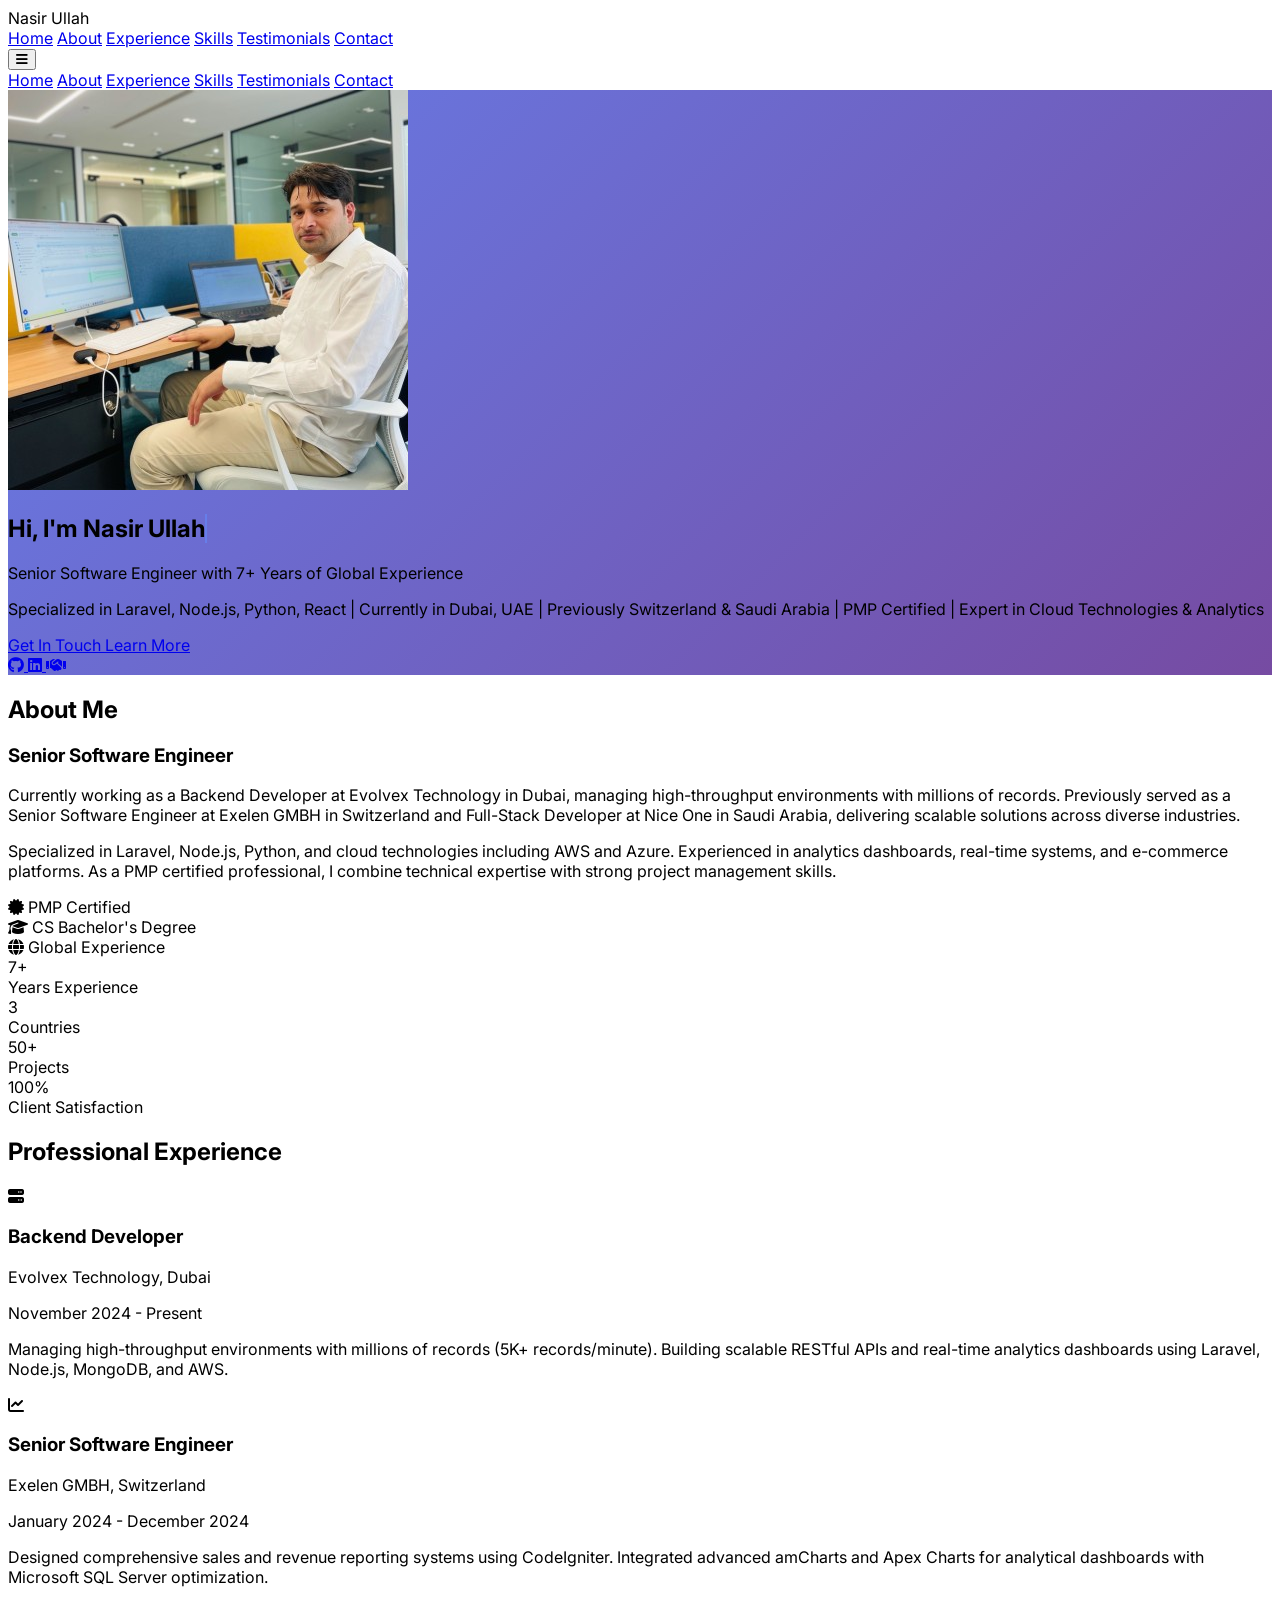
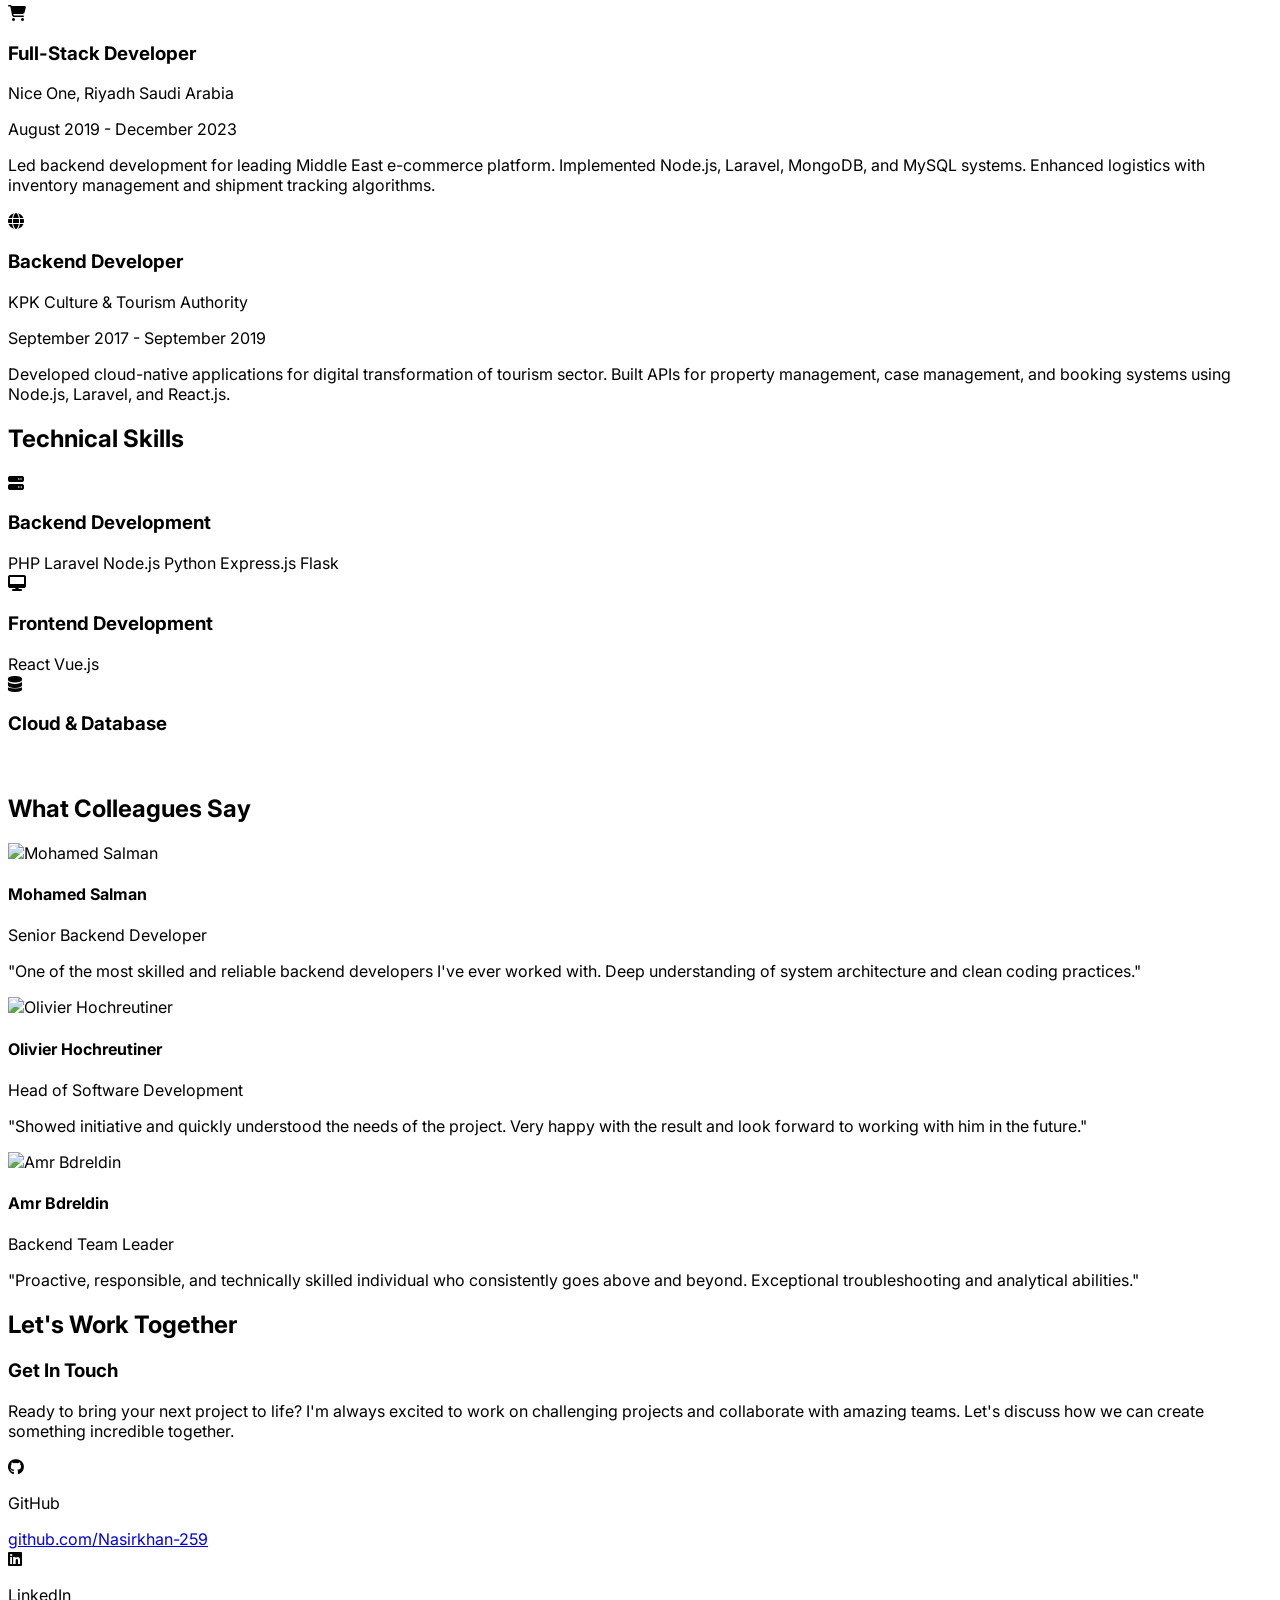
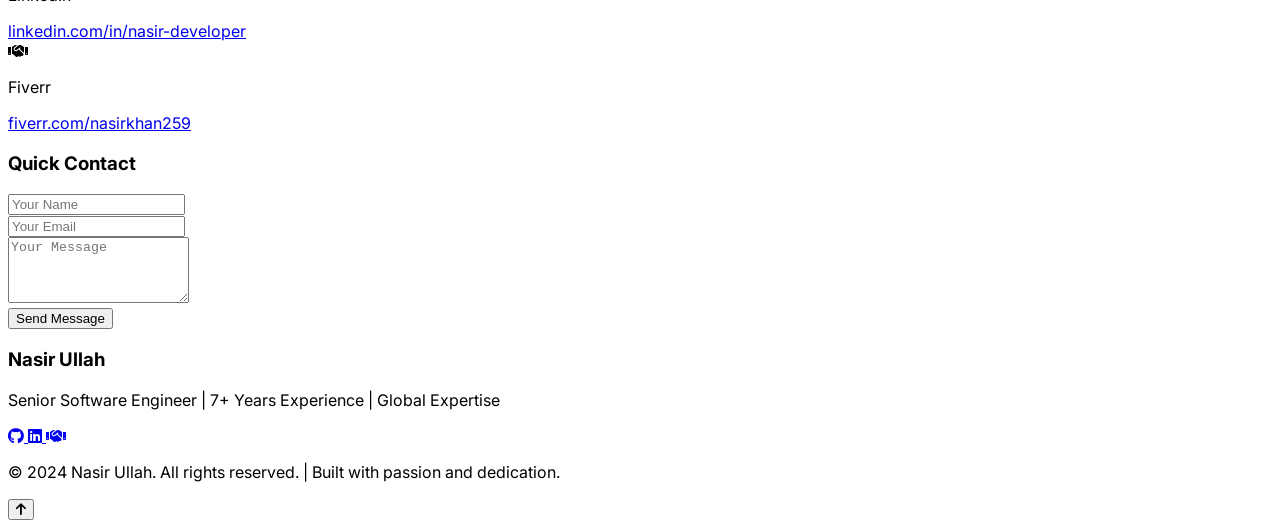
==== commit 743fe097: "image placeholder changed" ====
--- a/index.html
+++ b/index.html
@@ -61,7 +61,7 @@
         <div class="max-w-6xl mx-auto px-4 sm:px-6 lg:px-8 py-20">
             <div class="text-center">
                 <div class="mb-8">
-                    <img src="https://images.unsplash.com/photo-1507003211169-0a1dd7228f2d?w=300&h=300&fit=crop&crop=face" 
+                    <img src="full-stack-web-developer.jpg" 
                          alt="Nasir Ullah" class="w-32 h-32 rounded-full mx-auto mb-6 border-4 border-white/20">
                 </div>
                 <h1 class="text-5xl md:text-7xl font-bold mb-6">
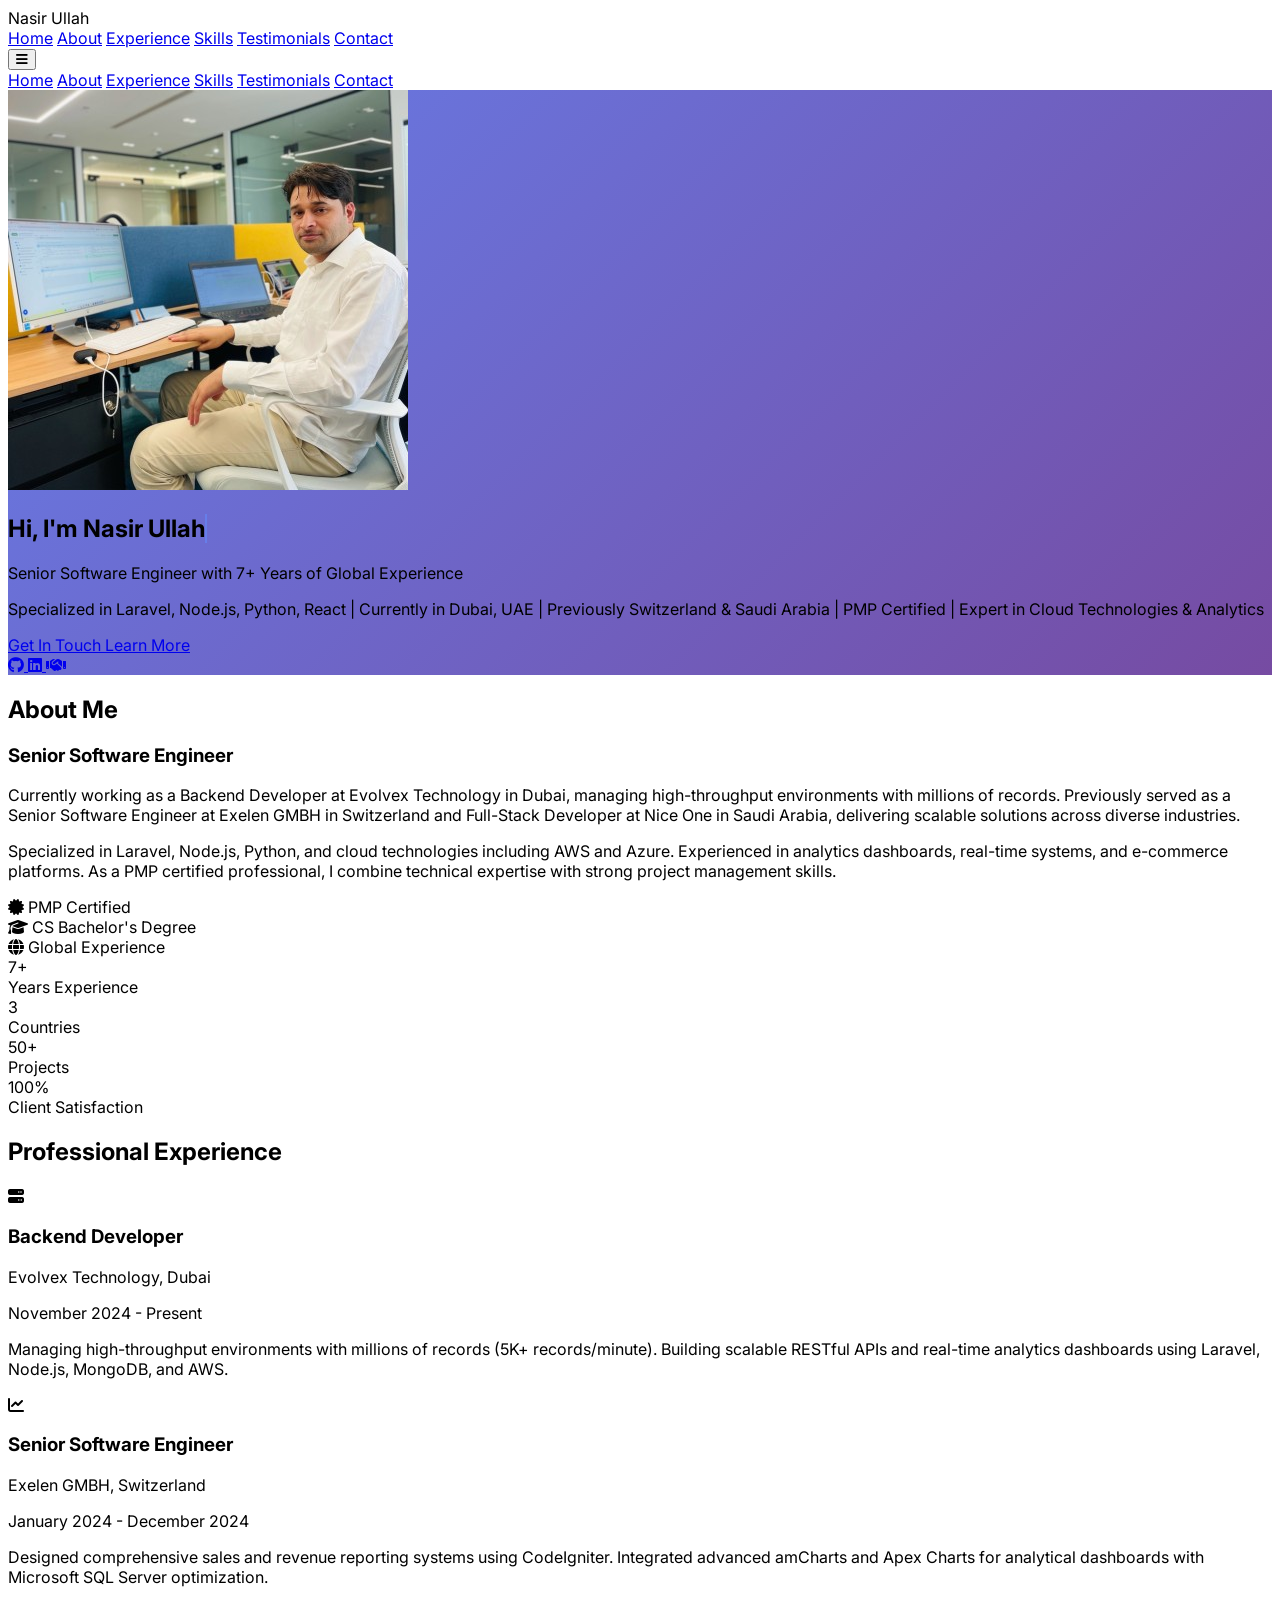
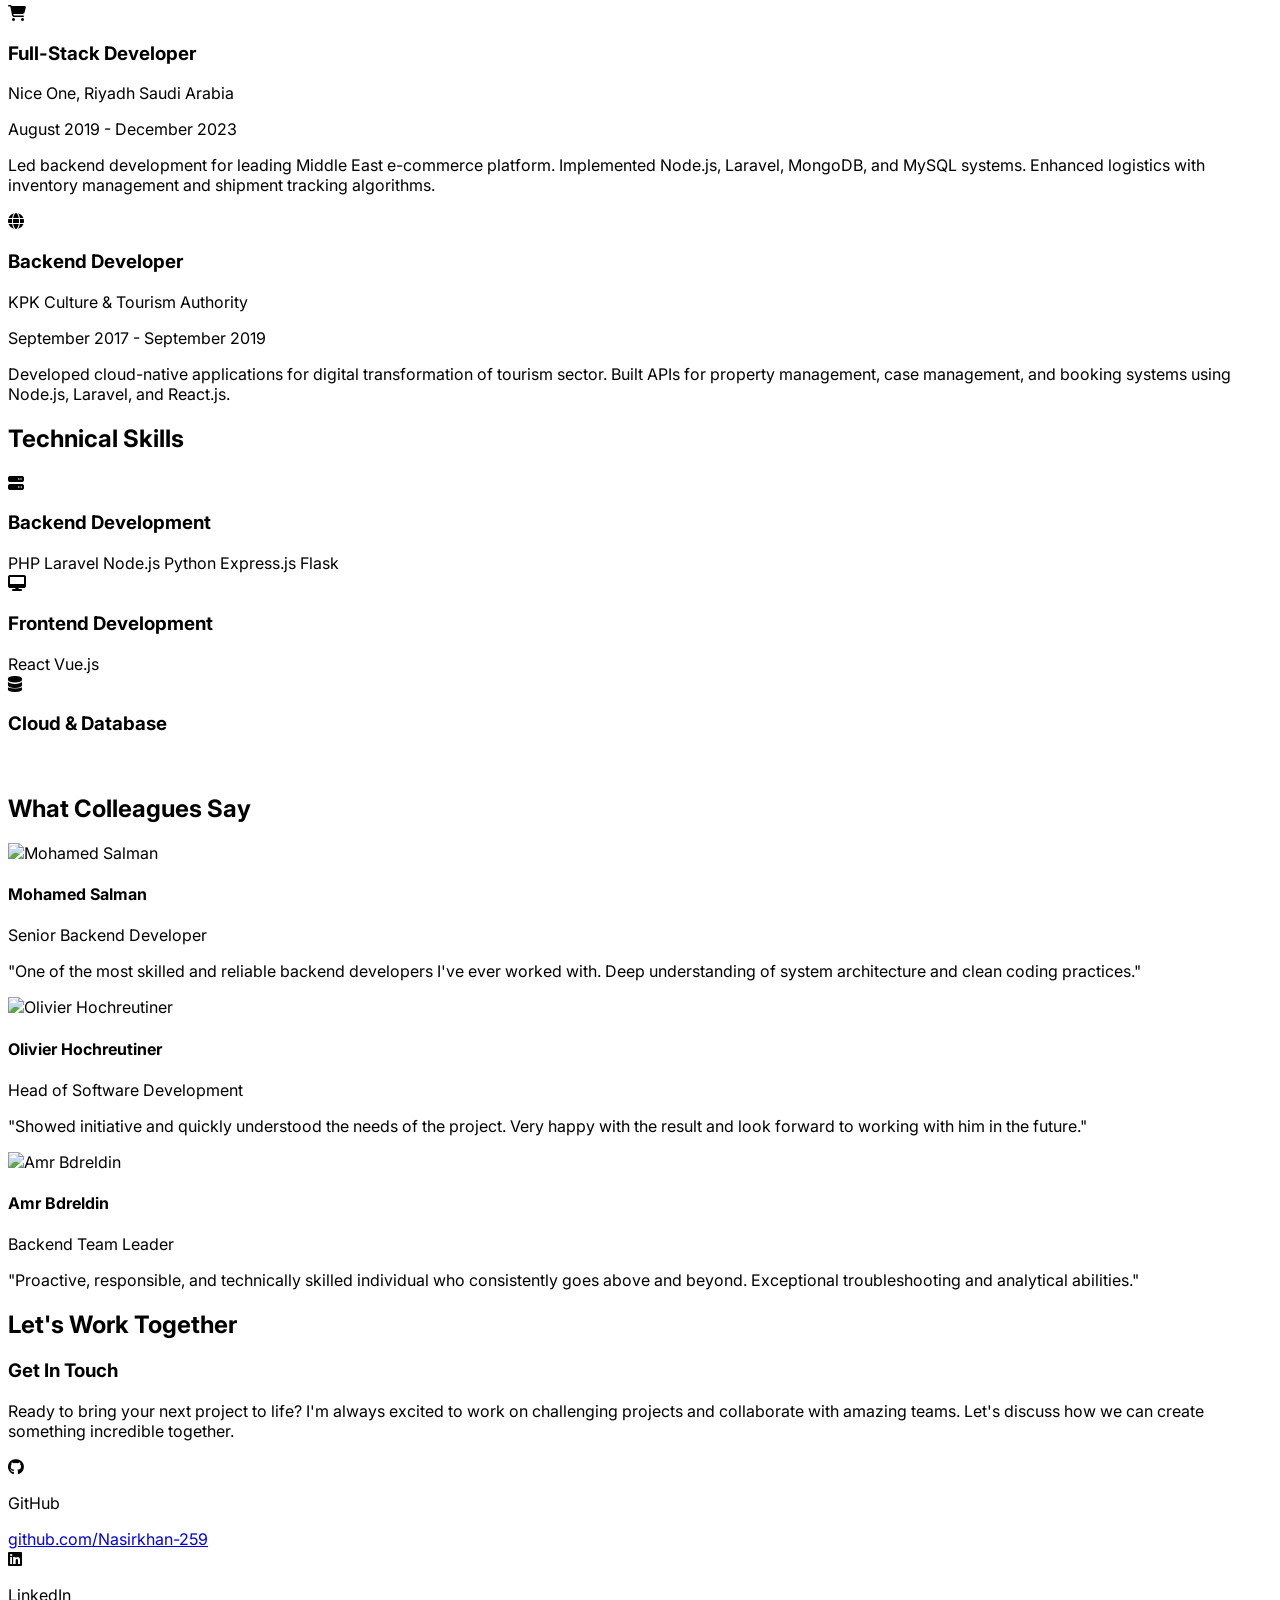
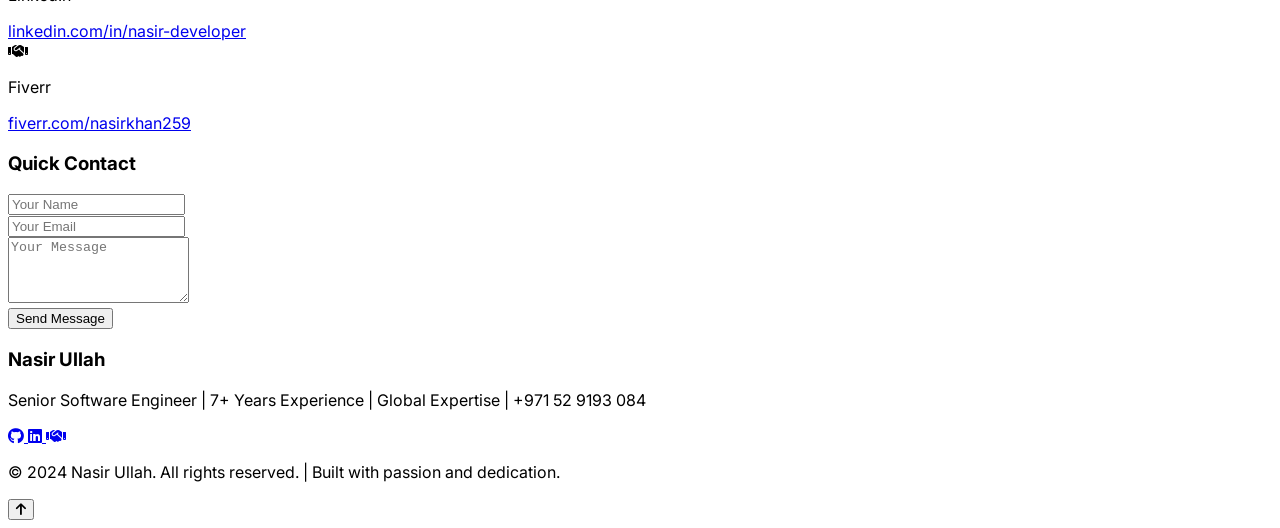
==== commit b137eae3: "Update index.html" ====
--- a/index.html
+++ b/index.html
@@ -431,7 +431,7 @@
         <div class="max-w-6xl mx-auto px-4 sm:px-6 lg:px-8">
             <div class="text-center">
                 <h3 class="text-2xl font-bold mb-4">Nasir Ullah</h3>
-                <p class="text-gray-300 mb-6">Senior Software Engineer | 7+ Years Experience | Global Expertise</p>
+                <p class="text-gray-300 mb-6">Senior Software Engineer | 7+ Years Experience | Global Expertise | +971 52 9193 084</p>
                 <div class="flex justify-center space-x-6 mb-8">
                     <a href="https://github.com/Nasirkhan-259" class="text-gray-300 hover:text-white text-xl transition-colors">
                         <i class="fab fa-github"></i>
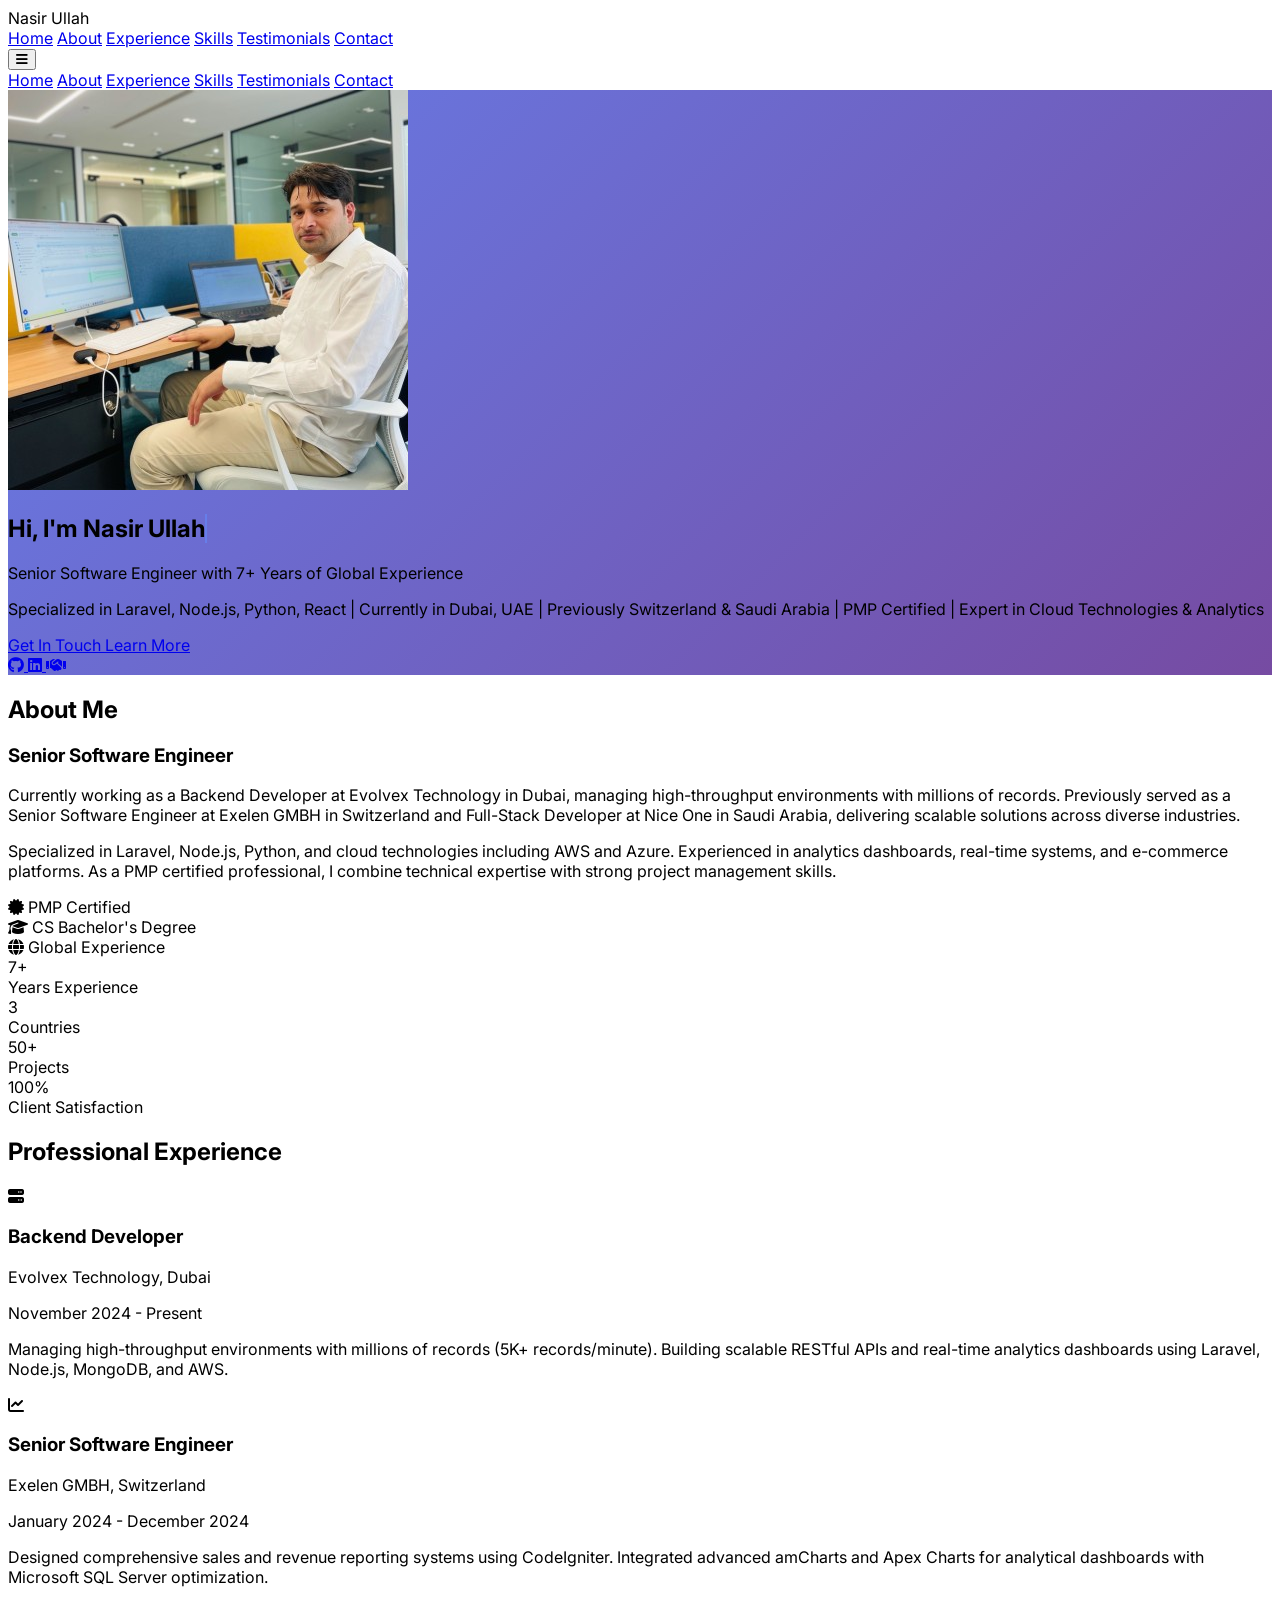
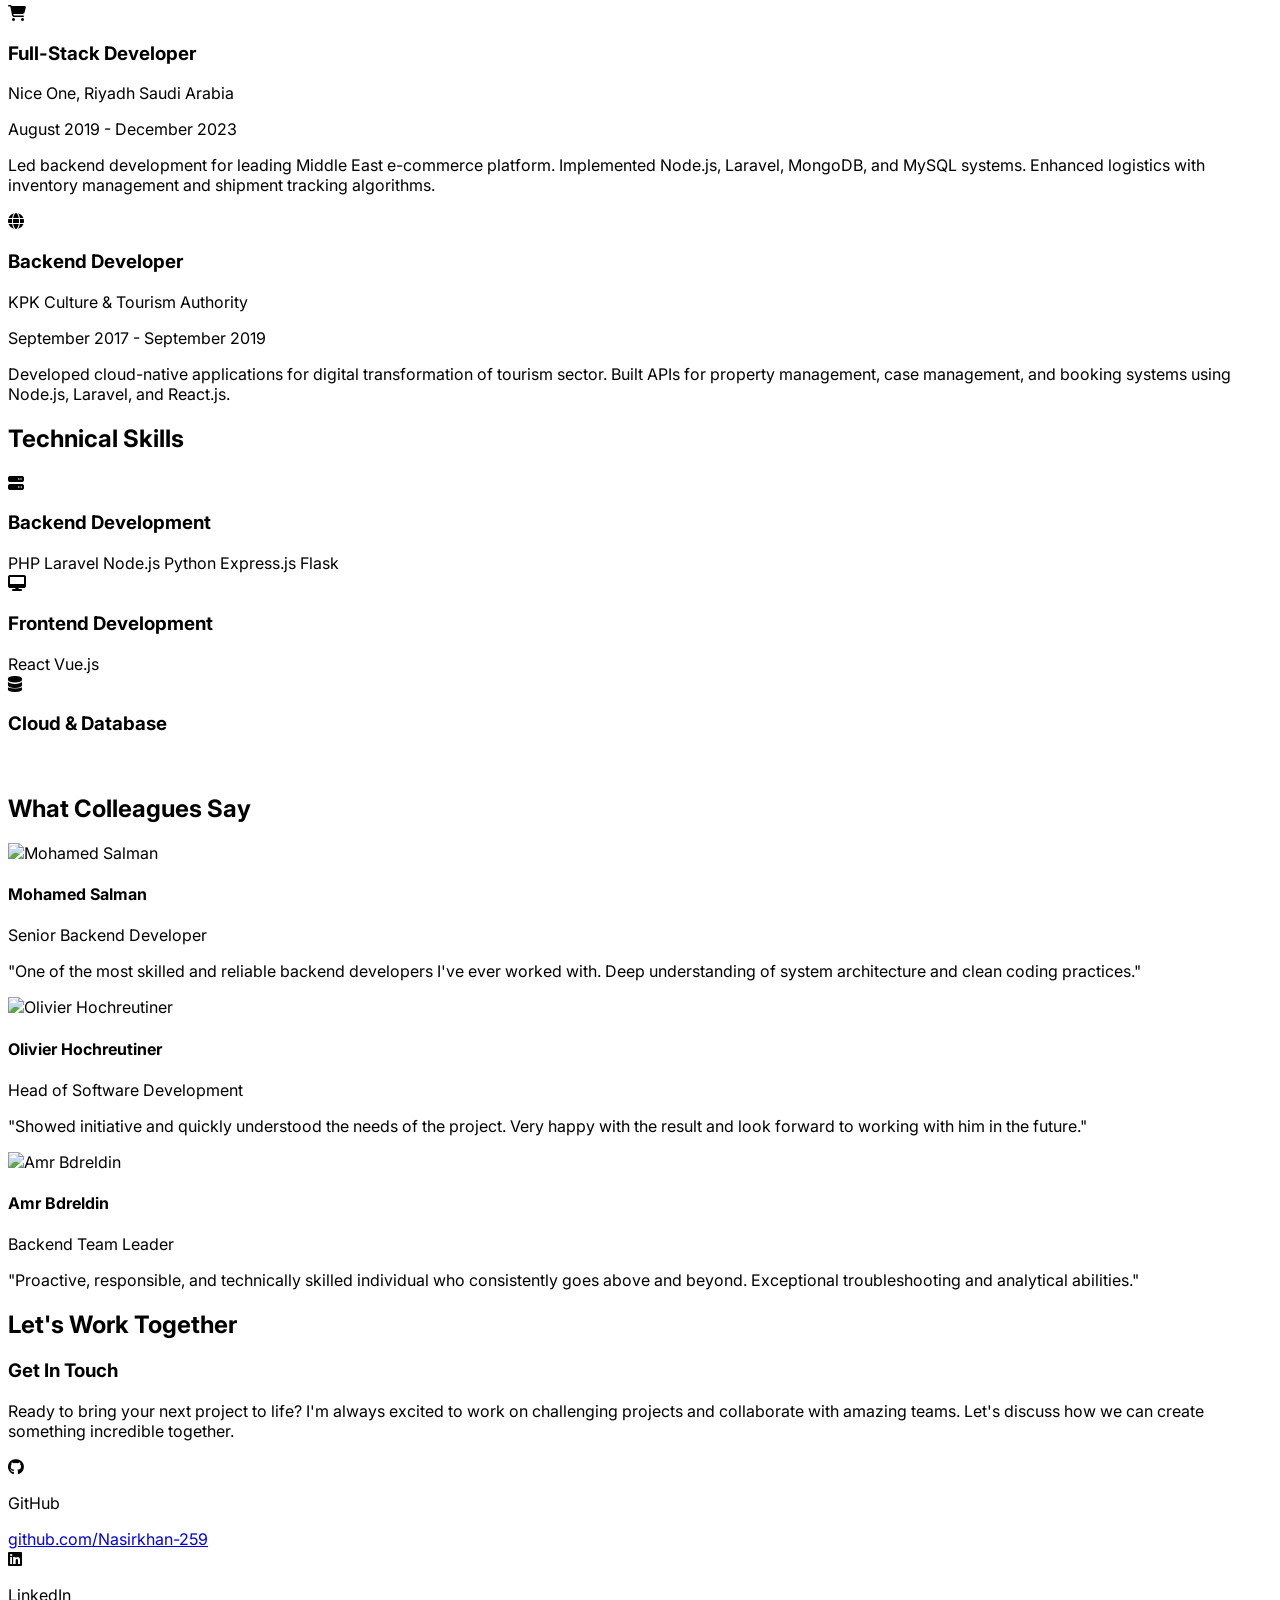
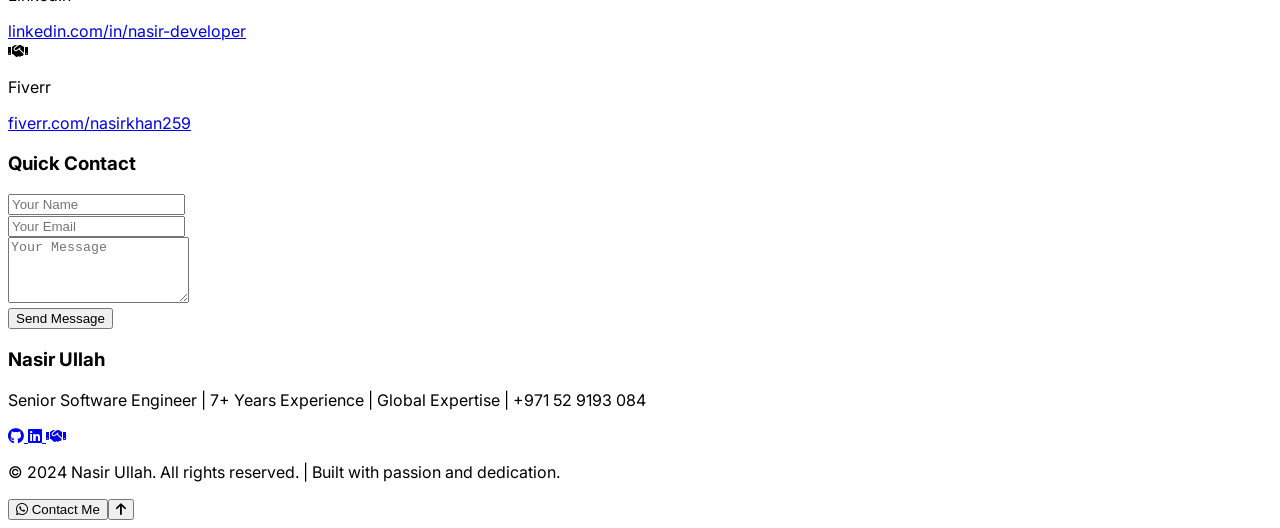
==== commit 7957e8dd: "sitemap added" ====
--- a/index.html
+++ b/index.html
@@ -4,8 +4,43 @@
 <head>
     <meta charset="UTF-8">
     <meta name="viewport" content="width=device-width, initial-scale=1.0">
+    
+    <meta name="robots" content="index,follow">
+    <link rel="canonical" href="https://nasirkhan-259.github.io/">
+  <link rel="alternate" hreflang="en" href="https://nasirkhan-259.github.io/">
+    <meta name="author" content="Nasir Ullah">
+    <meta name="keywords" content="Nasir Ullah, Senior Software Engineer, Full Stack Developer, Laravel, Node.js, Python, Dubai, Switzerland, Saudi Arabia, PMP Certified">
+    <link rel="icon" href="favicon.ico" type="image/x-icon">
+
     <title>Nasir Ullah - Senior Software Engineer | 7+ Years Experience</title>
     <meta name="description" content="Senior Software Engineer with 7+ years experience in Dubai, Switzerland, Saudi Arabia. Laravel, Node.js, Python expert. PMP Certified.">
+
+    <meta property="og:type"        content="website">
+  <meta property="og:title"       content="Nasir Ullah – Senior Software Engineer | 7+ Years Experience">
+  <meta property="og:description" content="Senior Software Engineer with 7+ years experience in Dubai, Switzerland, Saudi Arabia. Laravel, Node.js, Python expert. PMP Certified.">
+  <meta property="og:url"         content="https://nasirkhan-259.github.io/">
+  <meta property="og:image"       content="https://nasirkhan-259.github.io/full-stack-web-developer.jpg">
+
+
+  <meta name="twitter:card"        content="summary_large_image">
+  <meta name="twitter:title"       content="Nasir Ullah – Senior Software Engineer">
+  <meta name="twitter:description" content="7+ years experience in Laravel, Node.js, Python. PMP Certified.">
+  <meta name="twitter:image"       content="https://nasirkhan-259.github.io/full-stack-web-developer.jpg">
+  <!-- JSON-LD Structured Data (Organization / Person) -->
+   <script type="application/ld+json">
+  {
+    "@context": "https://schema.org",
+    "@type": "Person",
+    "name": "Nasir Ullah",
+    "url": "https://nasirkhan-259.github.io/",
+    "sameAs": [
+      "https://github.com/nasirkhan-259",
+      "https://linkedin.com/in/nasir-developer"
+    ],
+    "jobTitle": "Senior Software Engineer",
+    "description": "7+ years experience in Laravel, Node.js, Python. PMP Certified."
+  }
+  </script>
     <script src="https://cdn.tailwindcss.com"></script>
     <link href="https://cdnjs.cloudflare.com/ajax/libs/font-awesome/6.4.0/css/all.min.css" rel="stylesheet">
     <link href="https://fonts.googleapis.com/css2?family=Inter:wght@300;400;500;600;700&display=swap" rel="stylesheet">
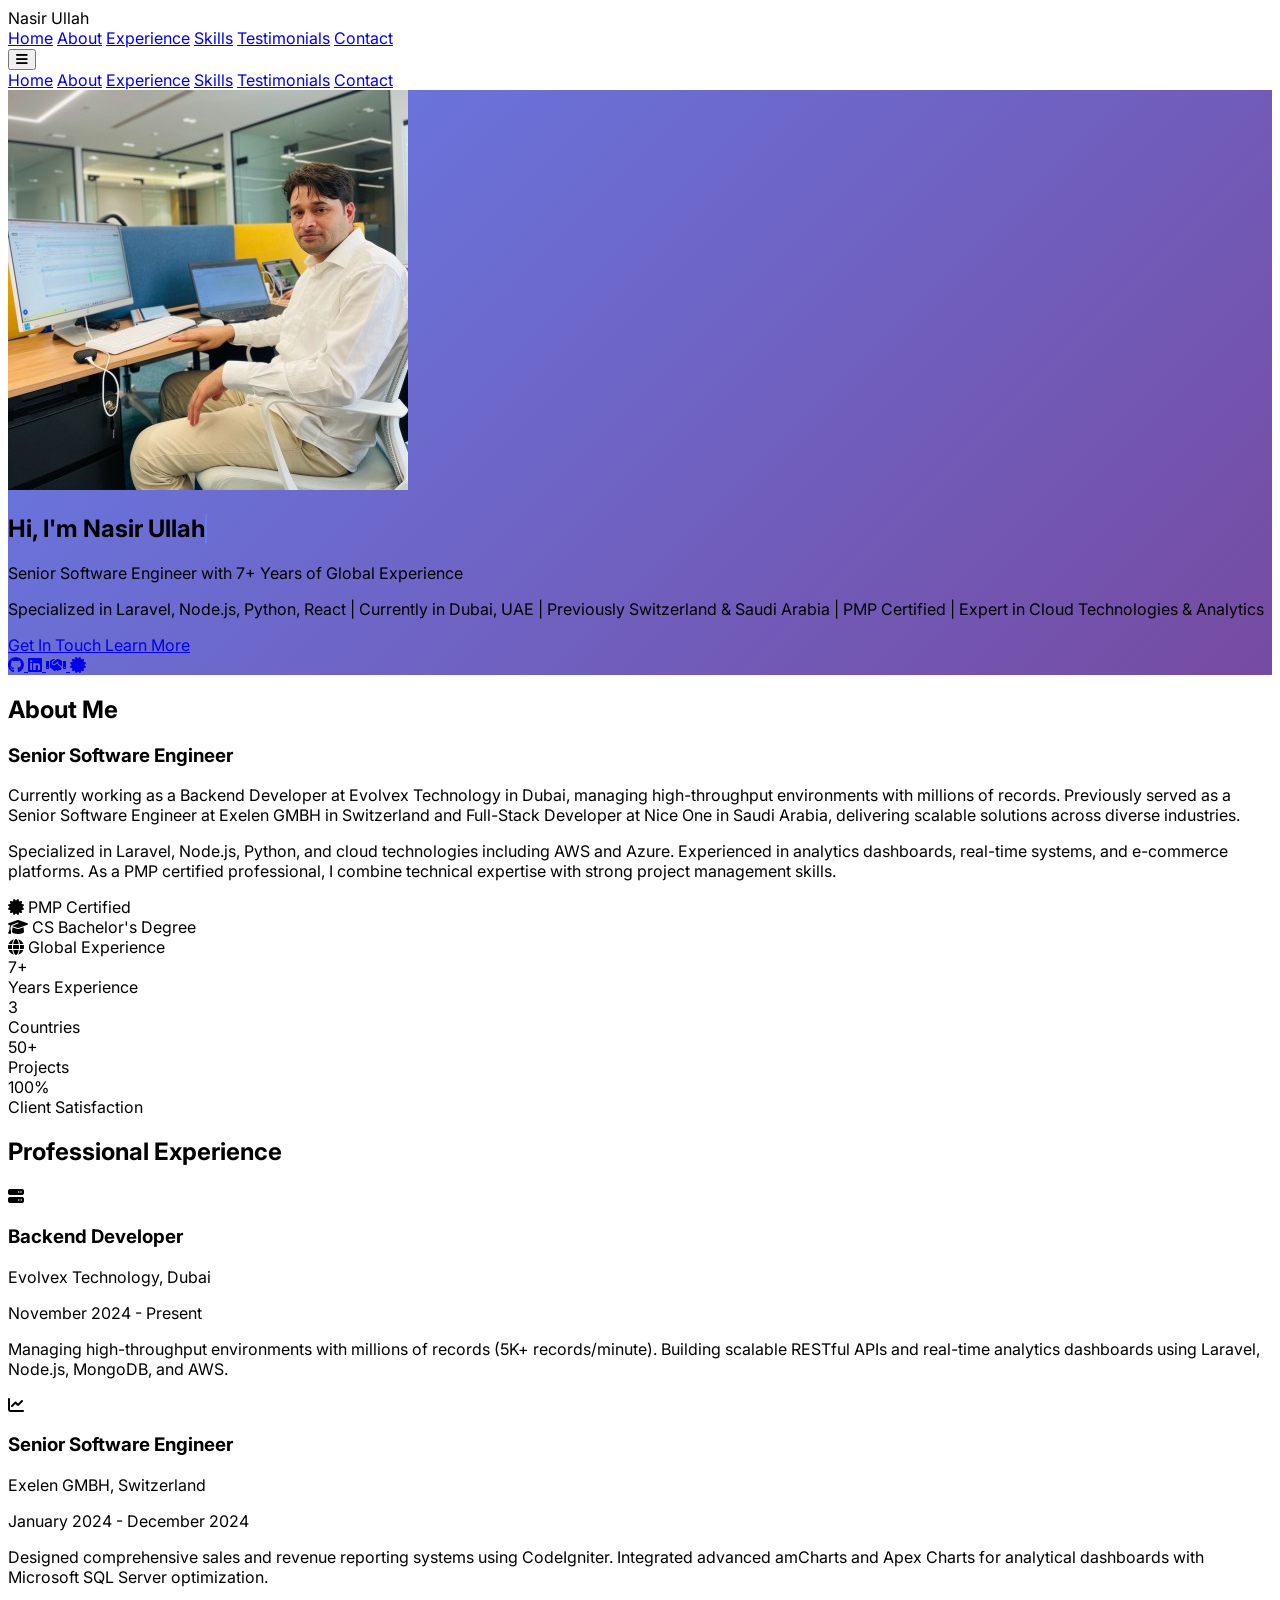
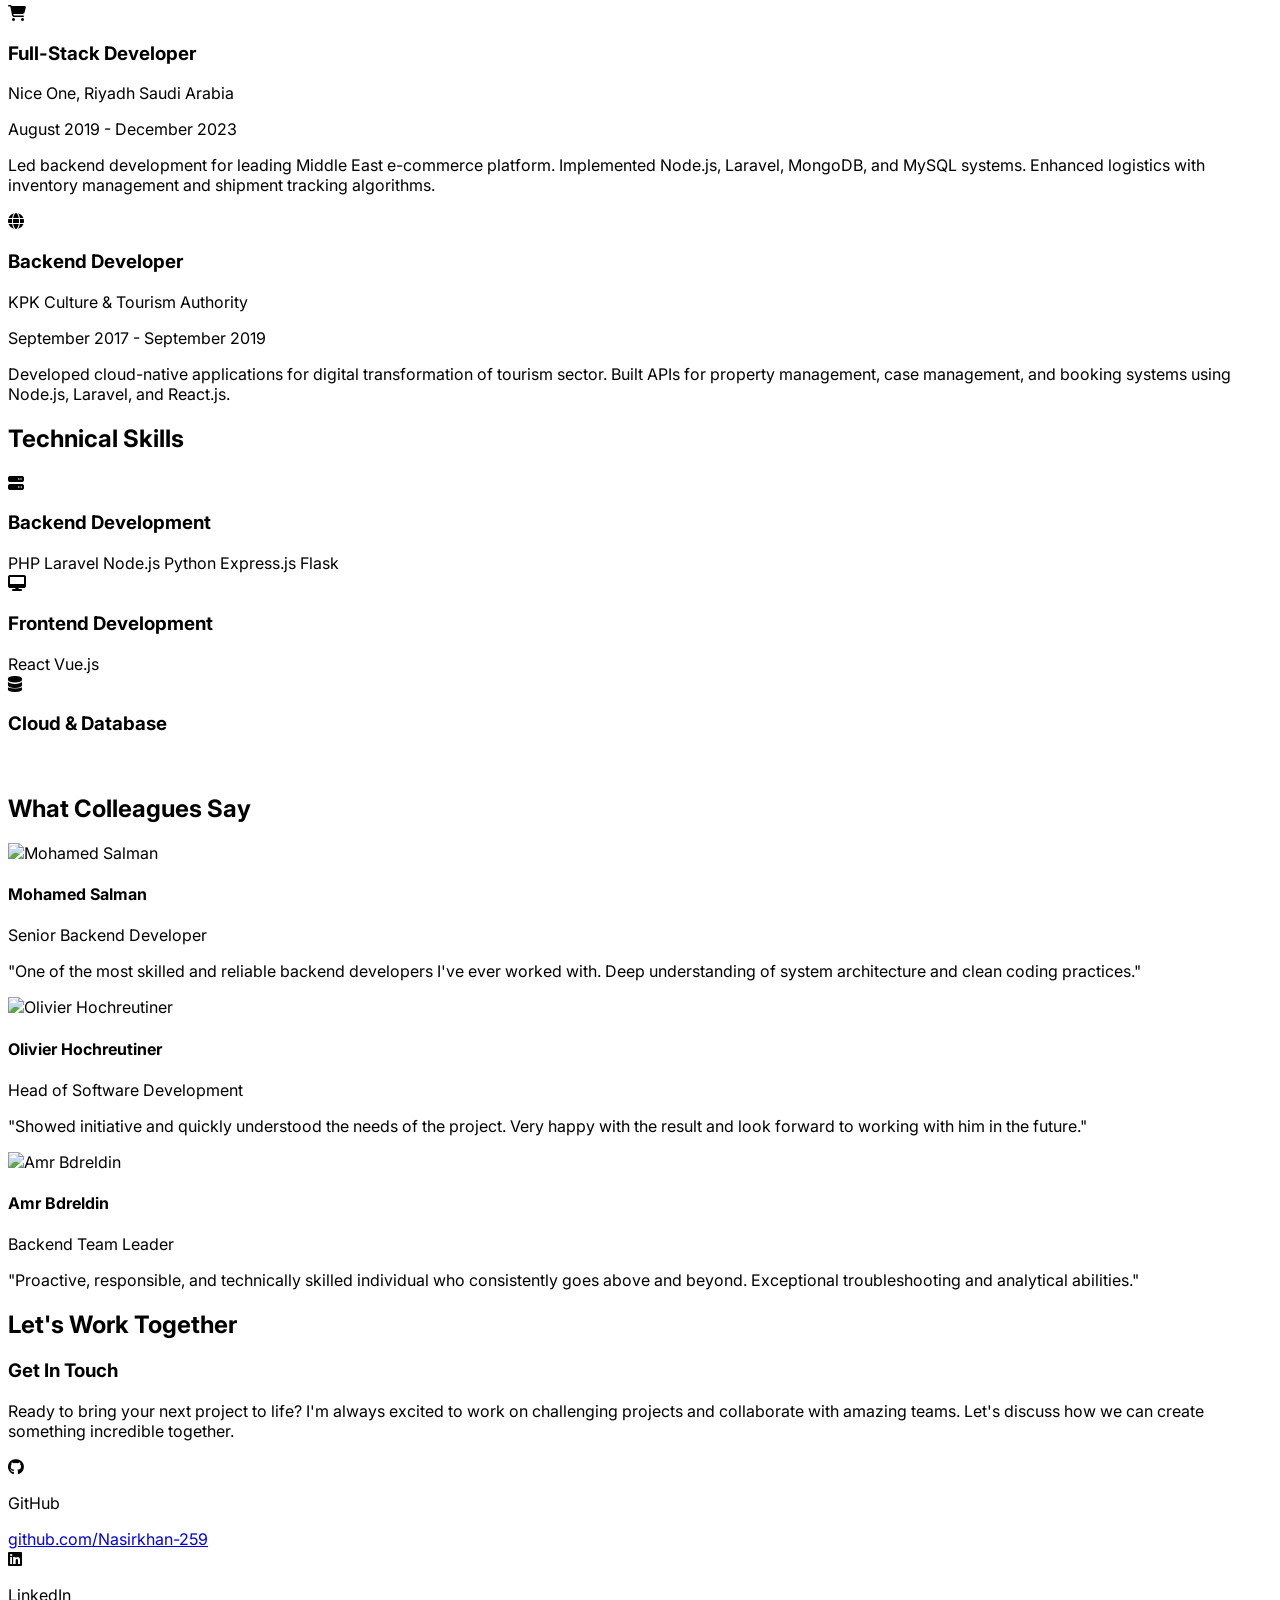
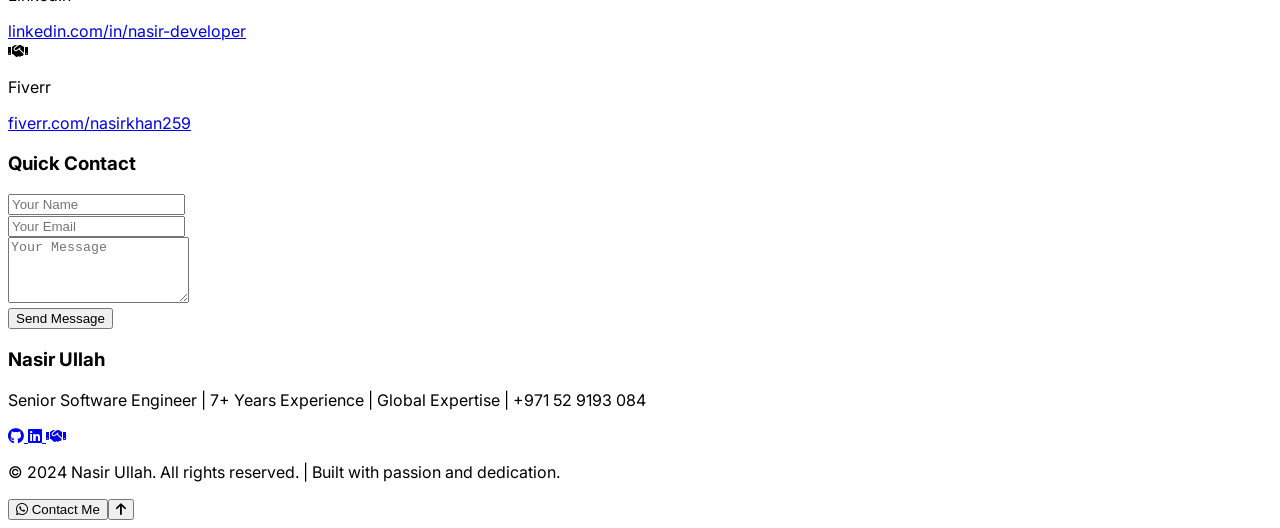
==== commit 23bc4d85: "Update index.html" ====
--- a/index.html
+++ b/index.html
@@ -59,6 +59,7 @@
         .section-fade { opacity: 0; transform: translateY(30px); transition: all 0.6s ease; }
         .section-fade.visible { opacity: 1; transform: translateY(0); }
     </style>
+    <meta name="google-site-verification" content="qseY1aijwnoF18JBjq2VQHe3jVS2VEtaCmof2lwBsc0" />
 </head>
 <body class="bg-gray-50">
     <!-- Navigation -->
@@ -126,6 +127,9 @@
                     </a>
                     <a href="https://www.fiverr.com/nasirkhan259" class="text-white/80 hover:text-white text-2xl transition-colors">
                         <i class="fas fa-handshake"></i>
+                    </a>
+                    <a href="https://www.credly.com/badges/ff68dc91-cc4b-4a17-a982-6c9a9a6b7716" class="text-white/80 hover:text-white text-2xl transition-colors">
+                        <i class="fas fa-certificate"></i>
                     </a>
                 </div>
             </div>
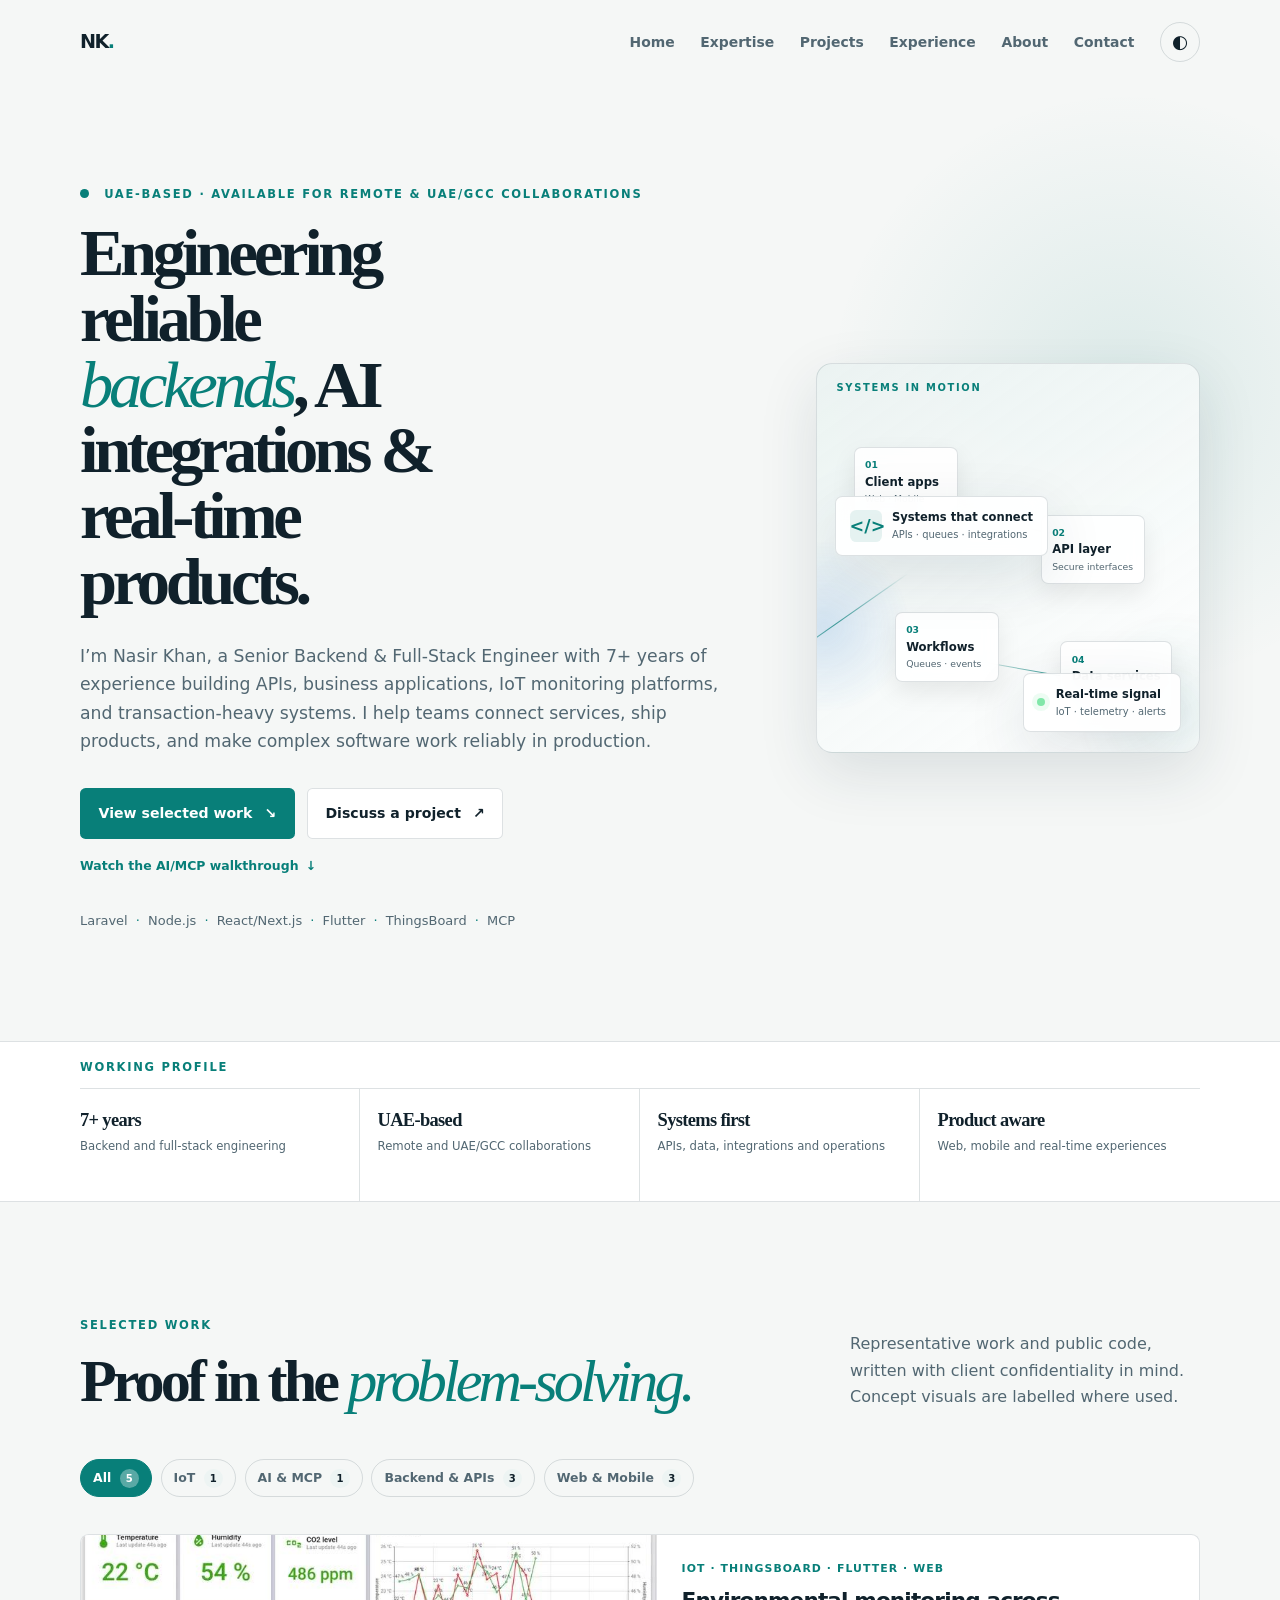
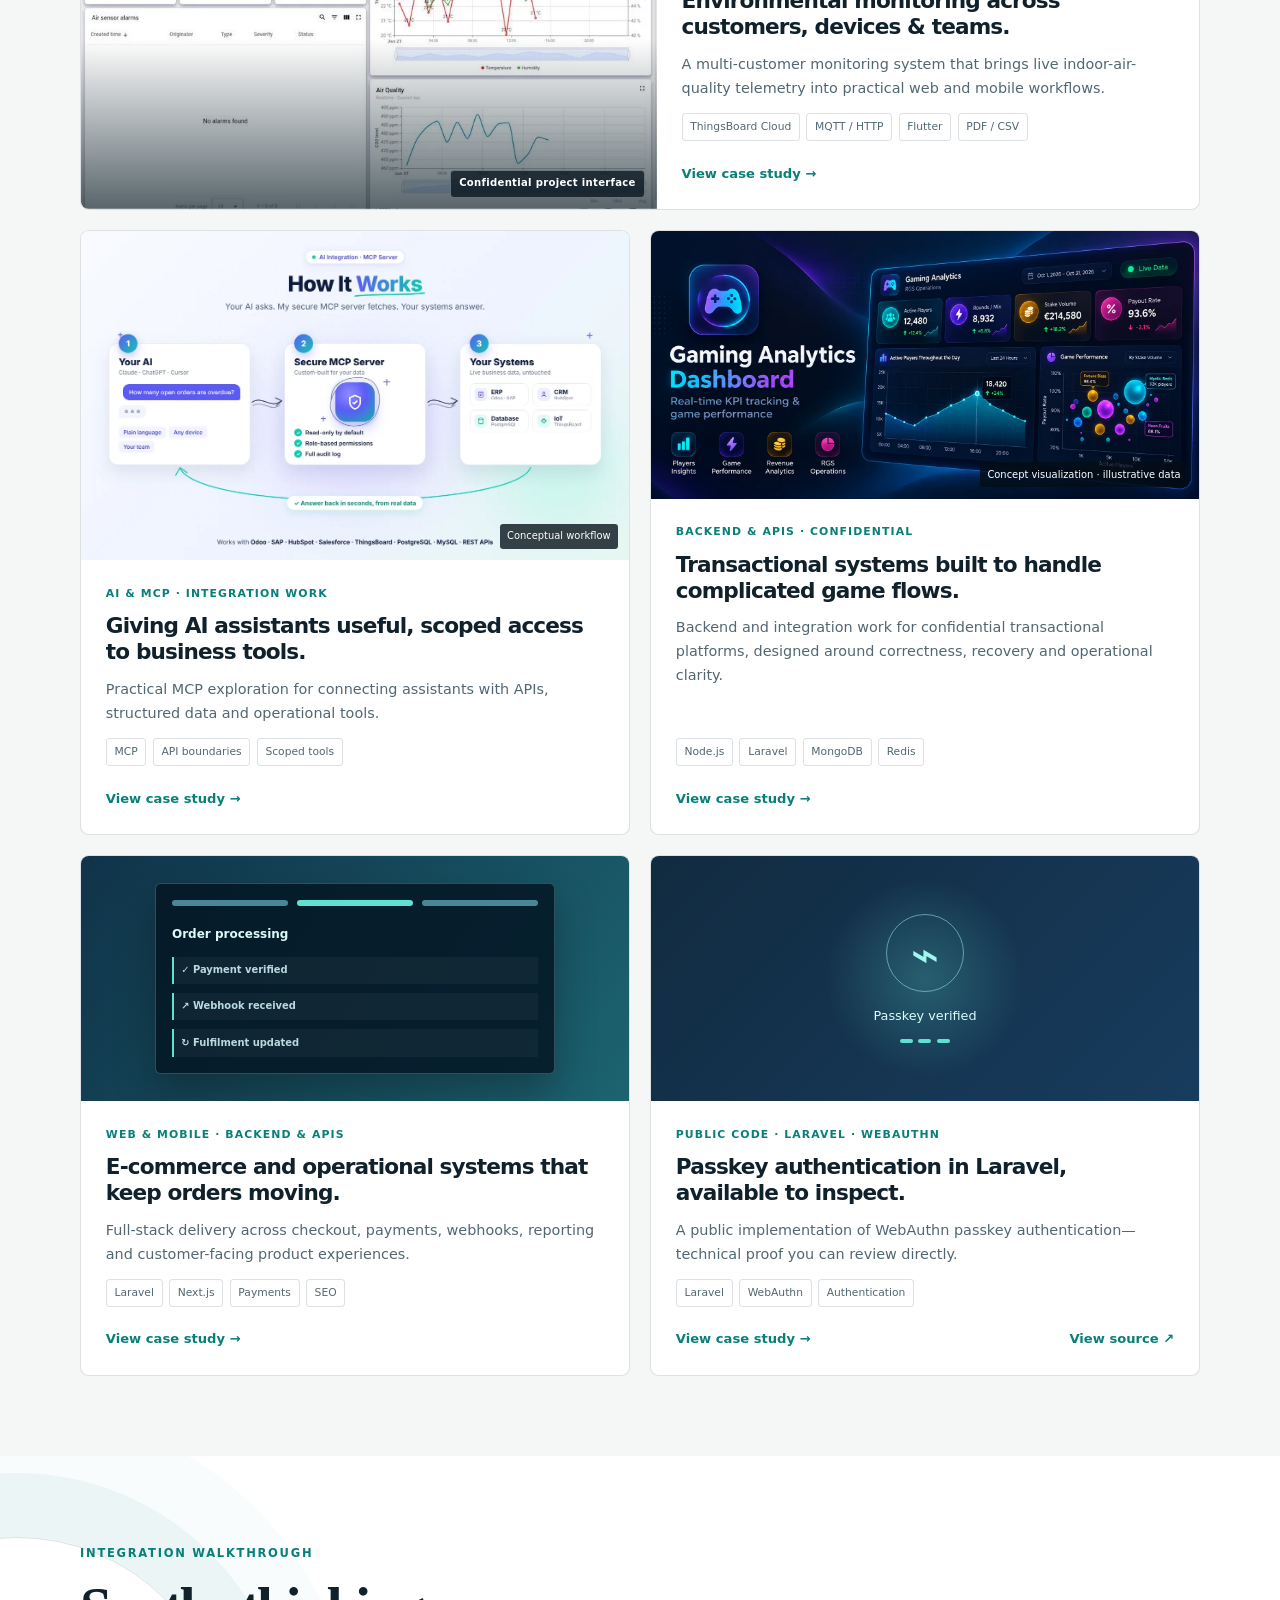
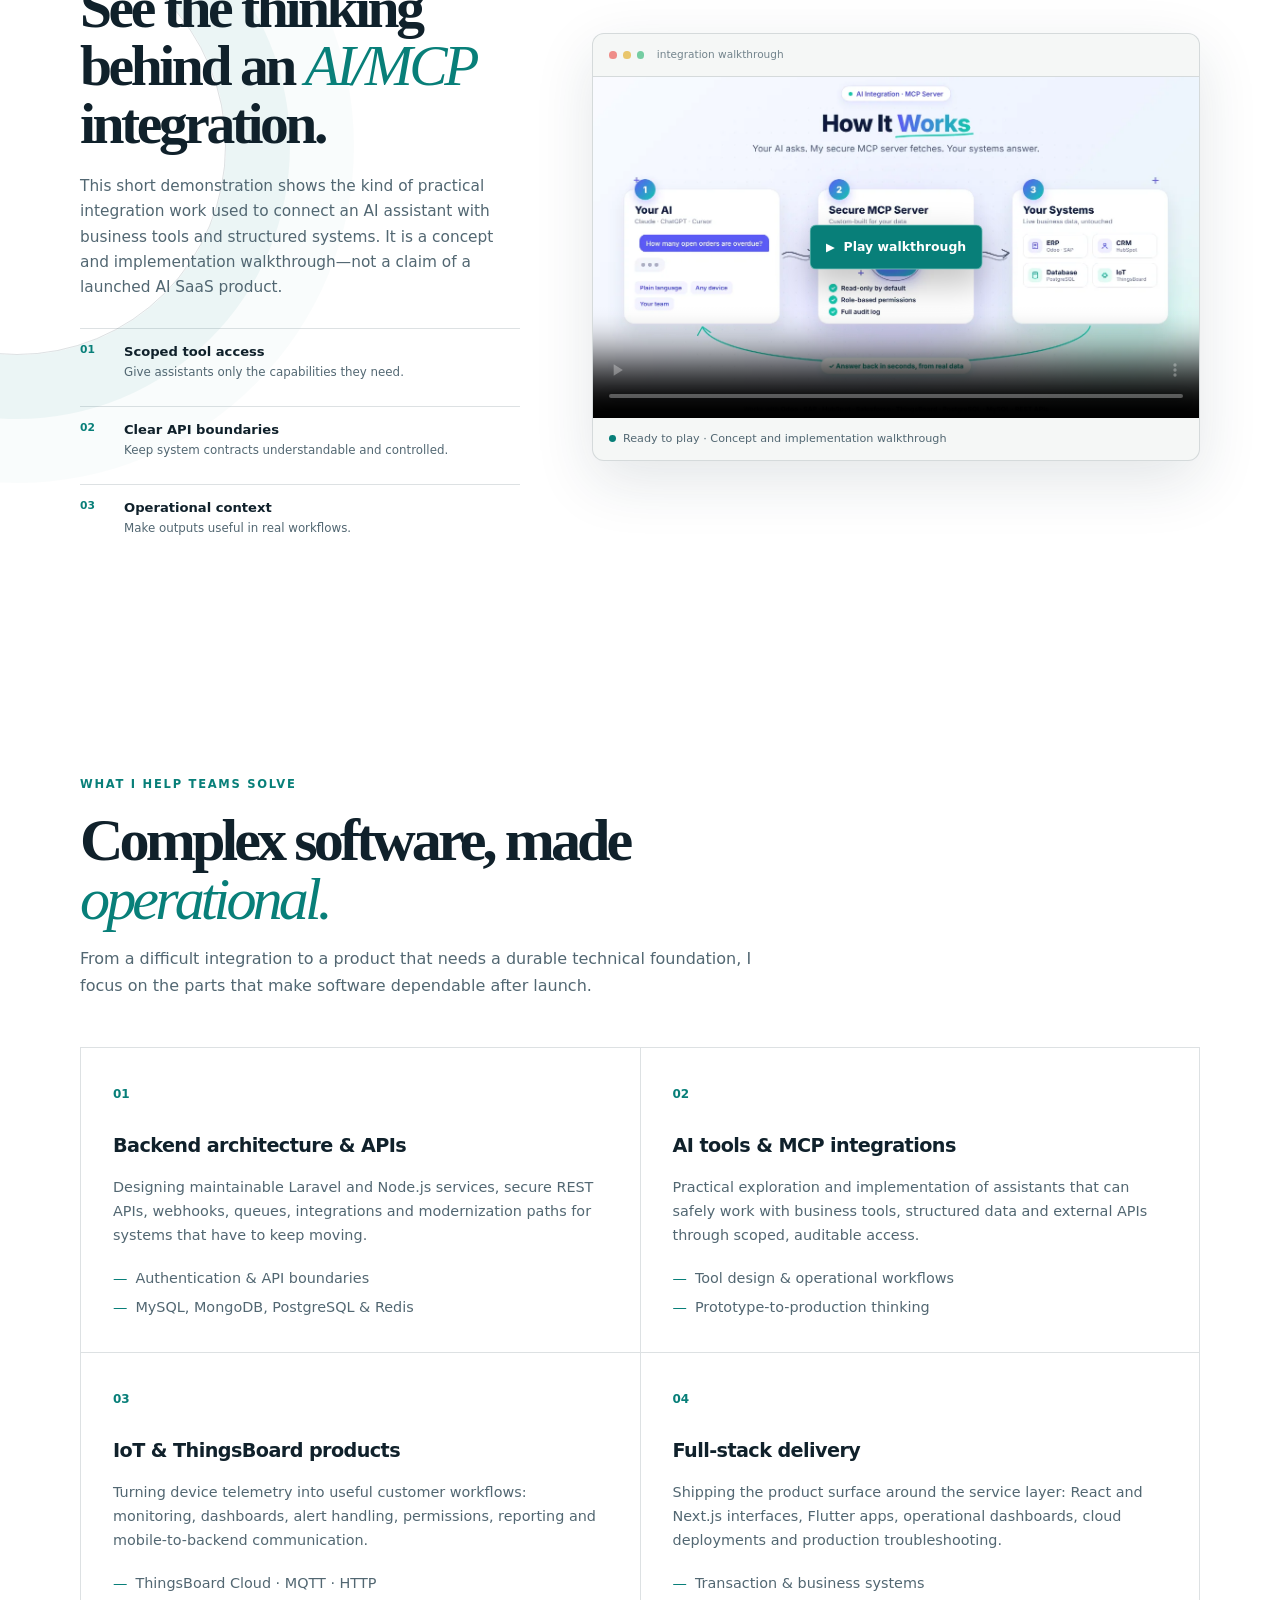
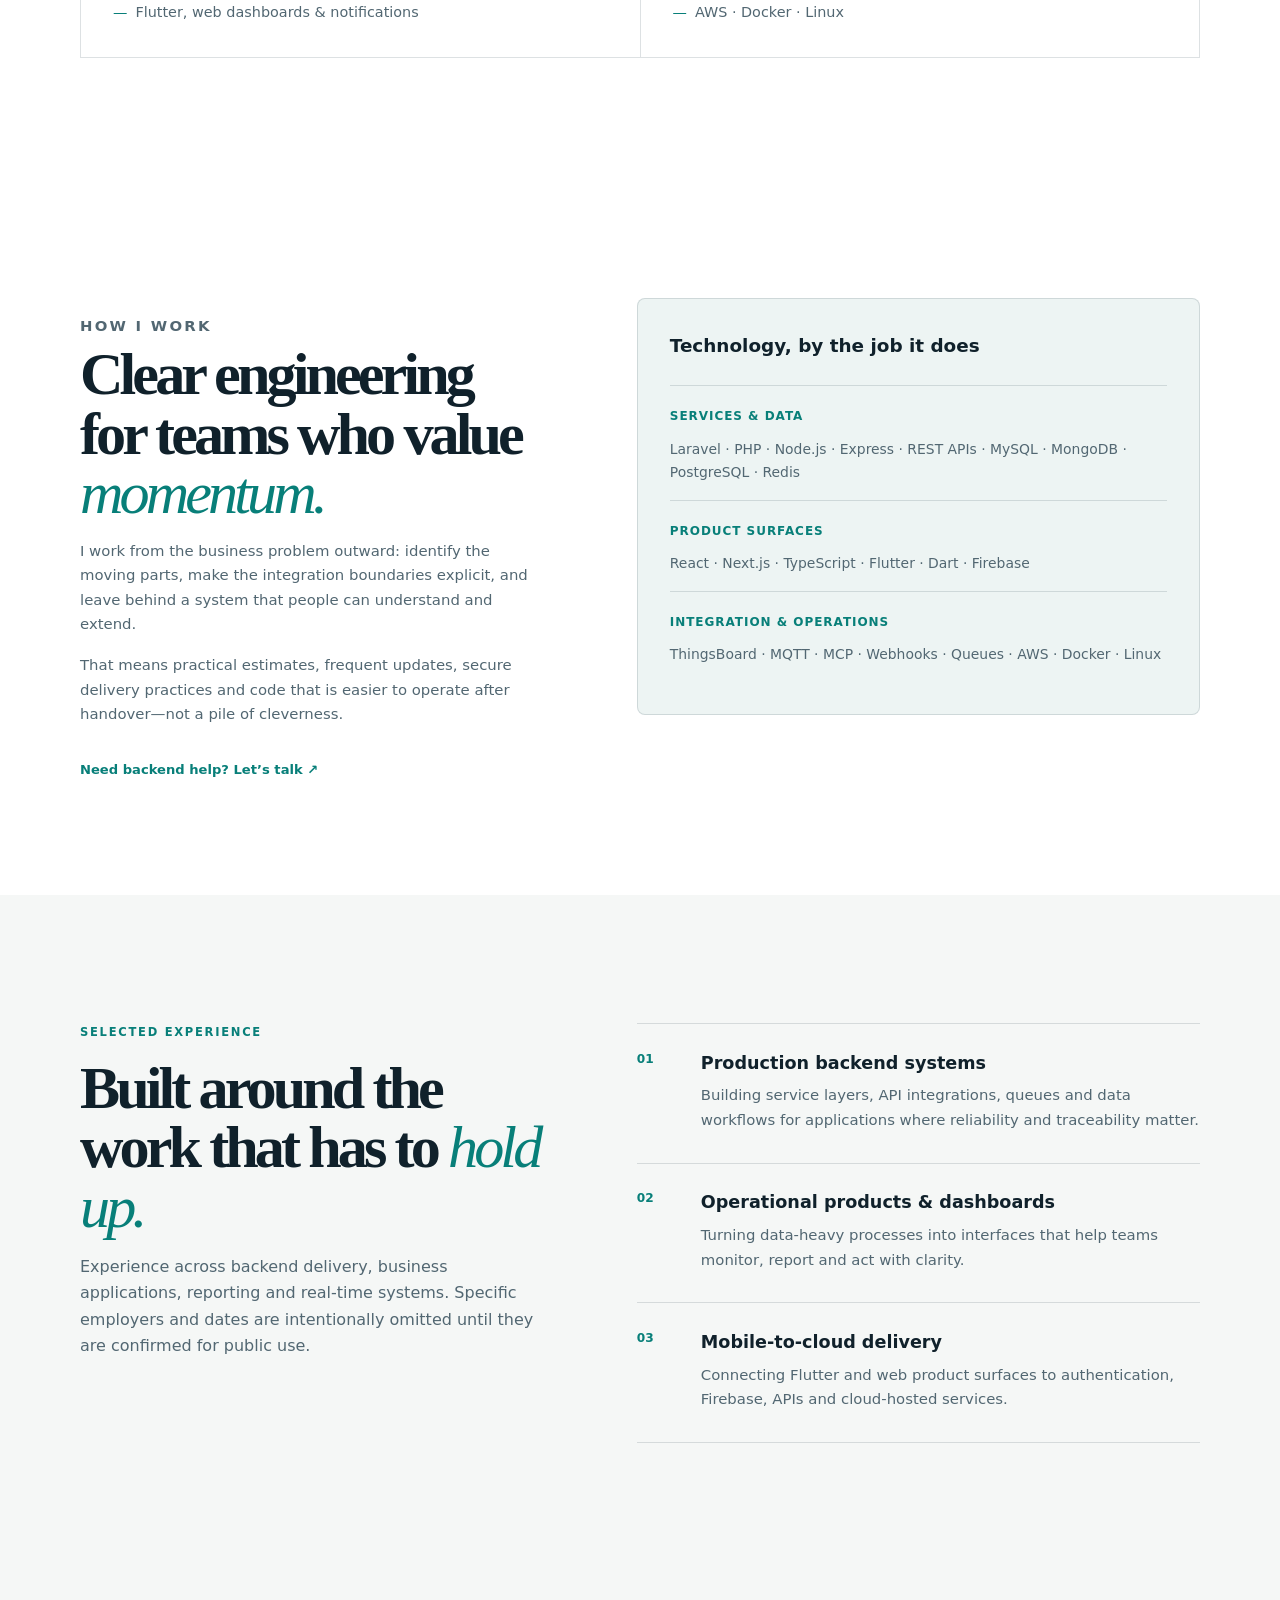
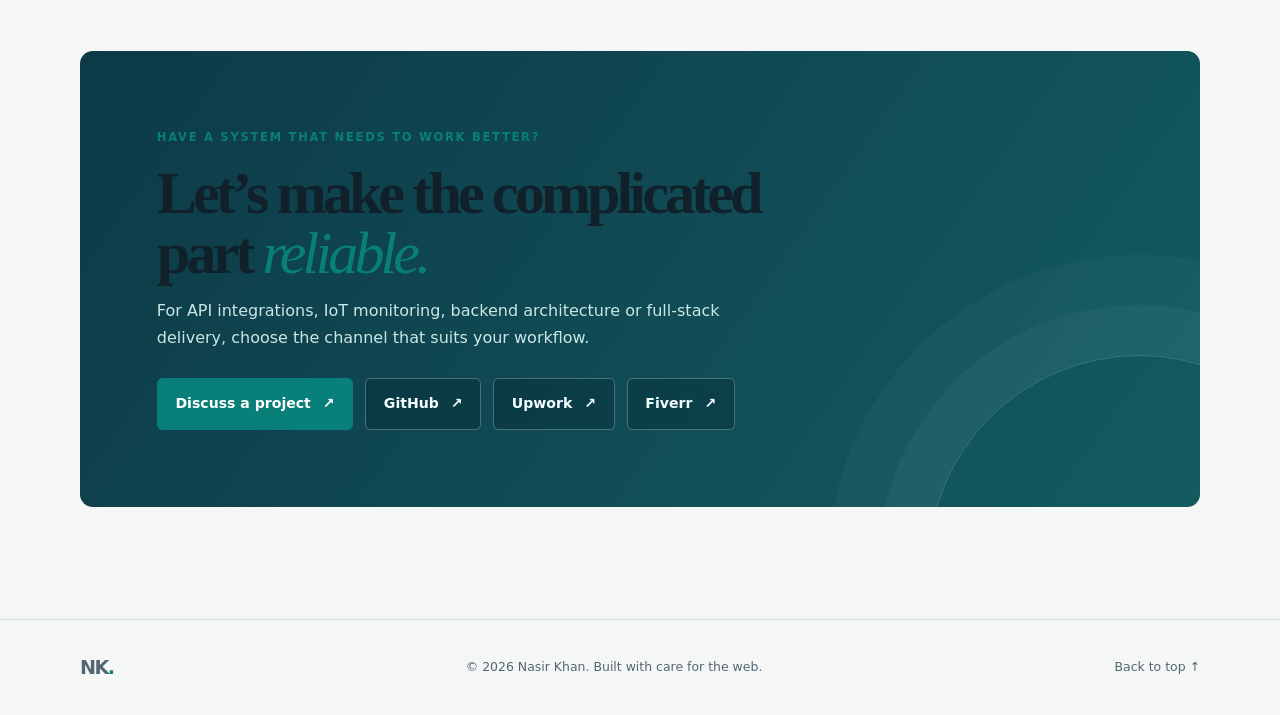
==== commit 5c5b11a0: "Test Github peronsal profile" ====
--- a/index.html
+++ b/index.html
@@ -1,494 +1,73 @@
-
-<!DOCTYPE html>
+<!doctype html>
 <html lang="en">
 <head>
-    <meta charset="UTF-8">
-    <meta name="viewport" content="width=device-width, initial-scale=1.0">
-    
-    <meta name="robots" content="index,follow">
-    <link rel="canonical" href="https://nasirkhan-259.github.io/">
+  <meta charset="utf-8">
+  <meta name="viewport" content="width=device-width, initial-scale=1">
+  <meta name="robots" content="index,follow">
+  <meta name="author" content="Nasir Khan">
+  <meta name="description" content="Nasir Khan is a UAE-based Senior Backend &amp; Full-Stack Engineer building reliable APIs, AI integrations, IoT products and transaction-heavy systems.">
+  <meta name="keywords" content="Nasir Khan, senior backend engineer, full-stack engineer, Laravel, Node.js, API integrations, AI MCP, ThingsBoard, Flutter, Dubai">
+  <link rel="canonical" href="https://nasirkhan-259.github.io/">
   <link rel="alternate" hreflang="en" href="https://nasirkhan-259.github.io/">
-    <meta name="author" content="Nasir Ullah">
-    <meta name="keywords" content="Nasir Ullah, Senior Software Engineer, Full Stack Developer, Laravel, Node.js, Python, Dubai, Switzerland, Saudi Arabia, PMP Certified">
-    <link rel="icon" href="favicon.ico" type="image/x-icon">
-
-    <title>Nasir Ullah - Senior Software Engineer | 7+ Years Experience</title>
-    <meta name="description" content="Senior Software Engineer with 7+ years experience in Dubai, Switzerland, Saudi Arabia. Laravel, Node.js, Python expert. PMP Certified.">
-
-    <meta property="og:type"        content="website">
-  <meta property="og:title"       content="Nasir Ullah – Senior Software Engineer | 7+ Years Experience">
-  <meta property="og:description" content="Senior Software Engineer with 7+ years experience in Dubai, Switzerland, Saudi Arabia. Laravel, Node.js, Python expert. PMP Certified.">
-  <meta property="og:url"         content="https://nasirkhan-259.github.io/">
-  <meta property="og:image"       content="https://nasirkhan-259.github.io/full-stack-web-developer.jpg">
-
-
-  <meta name="twitter:card"        content="summary_large_image">
-  <meta name="twitter:title"       content="Nasir Ullah – Senior Software Engineer">
-  <meta name="twitter:description" content="7+ years experience in Laravel, Node.js, Python. PMP Certified.">
-  <meta name="twitter:image"       content="https://nasirkhan-259.github.io/full-stack-web-developer.jpg">
-  <!-- JSON-LD Structured Data (Organization / Person) -->
-   <script type="application/ld+json">
-  {
-    "@context": "https://schema.org",
-    "@type": "Person",
-    "name": "Nasir Ullah",
-    "url": "https://nasirkhan-259.github.io/",
-    "sameAs": [
-      "https://github.com/nasirkhan-259",
-      "https://linkedin.com/in/nasir-developer"
-    ],
-    "jobTitle": "Senior Software Engineer",
-    "description": "7+ years experience in Laravel, Node.js, Python. PMP Certified."
-  }
+  <link rel="icon" href="favicon.ico" sizes="any">
+  <meta name="theme-color" content="#071725">
+  <meta property="og:type" content="website">
+  <meta property="og:site_name" content="Nasir Khan">
+  <meta property="og:title" content="Nasir Khan — Senior Backend &amp; Full-Stack Engineer">
+  <meta property="og:description" content="Reliable backends, AI integrations and real-time products for teams that need complex software to work in production.">
+  <meta property="og:url" content="https://nasirkhan-259.github.io/">
+  <meta property="og:image" content="https://nasirkhan-259.github.io/assets/images/avatar-illustration.webp">
+  <meta property="og:image:alt" content="Illustrated portrait of Nasir Khan">
+  <meta name="twitter:card" content="summary_large_image">
+  <meta name="twitter:title" content="Nasir Khan — Senior Backend &amp; Full-Stack Engineer">
+  <meta name="twitter:description" content="Reliable backends, AI integrations and real-time products.">
+  <meta name="twitter:image" content="https://nasirkhan-259.github.io/assets/images/avatar-illustration.webp">
+  <meta name="google-site-verification" content="qseY1aijwnoF18JBjq2VQHe3jVS2VEtaCmof2lwBsc0">
+  <title>Nasir Khan — Senior Backend &amp; Full-Stack Engineer</title>
+  <script>document.documentElement.dataset.theme=localStorage.getItem('theme')||((matchMedia('(prefers-color-scheme: light)').matches)?'light':'dark');</script>
+  <link rel="stylesheet" href="style.css">
+  <link rel="stylesheet" href="a11y.css">
+  <link rel="stylesheet" href="motion.css">
+  <link rel="stylesheet" href="showcase.css">
+  <link rel="stylesheet" href="structure.css">
+  <script type="application/ld+json">
+  {"@context":"https://schema.org","@type":"Person","name":"Nasir Khan","url":"https://nasirkhan-259.github.io/","jobTitle":"Senior Backend & Full-Stack Engineer","description":"UAE-based engineer building APIs, AI integrations, IoT products and transaction-heavy systems.","sameAs":["https://www.linkedin.com/in/nasir-developer/","https://github.com/Nasirkhan-259","https://www.upwork.com/freelancers/~016ed52f5144f20405","https://www.fiverr.com/nasirkhan259"]}
   </script>
-    <script src="https://cdn.tailwindcss.com"></script>
-    <link href="https://cdnjs.cloudflare.com/ajax/libs/font-awesome/6.4.0/css/all.min.css" rel="stylesheet">
-    <link href="https://fonts.googleapis.com/css2?family=Inter:wght@300;400;500;600;700&display=swap" rel="stylesheet">
-    <style>
-        body { font-family: 'Inter', sans-serif; }
-        .gradient-bg { background: linear-gradient(135deg, #667eea 0%, #764ba2 100%); }
-        .card-hover { transition: all 0.3s ease; }
-        .card-hover:hover { transform: translateY(-5px); box-shadow: 0 20px 40px rgba(0,0,0,0.1); }
-        .typing-animation { border-right: 2px solid #667eea; animation: blink 1s infinite; }
-        @keyframes blink { 0%, 50% { border-color: transparent; } 51%, 100% { border-color: #667eea; } }
-        .skill-badge { transition: all 0.3s ease; }
-        .skill-badge:hover { transform: scale(1.05); }
-        .nav-link { position: relative; }
-        .nav-link::after { content: ''; position: absolute; bottom: -2px; left: 0; width: 0; height: 2px; background: #667eea; transition: width 0.3s ease; }
-        .nav-link:hover::after { width: 100%; }
-        .section-fade { opacity: 0; transform: translateY(30px); transition: all 0.6s ease; }
-        .section-fade.visible { opacity: 1; transform: translateY(0); }
-    </style>
-    <meta name="google-site-verification" content="qseY1aijwnoF18JBjq2VQHe3jVS2VEtaCmof2lwBsc0" />
 </head>
-<body class="bg-gray-50">
-    <!-- Navigation -->
-    <nav class="fixed top-0 w-full bg-white/90 backdrop-blur-sm shadow-sm z-50">
-        <div class="max-w-6xl mx-auto px-4 sm:px-6 lg:px-8">
-            <div class="flex justify-between items-center py-4">
-                <div class="text-2xl font-bold text-gray-800">Nasir Ullah</div>
-                <div class="hidden md:flex space-x-8">
-                    <a href="#home" class="nav-link text-gray-600 hover:text-gray-900">Home</a>
-                    <a href="#about" class="nav-link text-gray-600 hover:text-gray-900">About</a>
-                    <a href="#experience" class="nav-link text-gray-600 hover:text-gray-900">Experience</a>
-                    <a href="#skills" class="nav-link text-gray-600 hover:text-gray-900">Skills</a>
-                    <a href="#testimonials" class="nav-link text-gray-600 hover:text-gray-900">Testimonials</a>
-                    <a href="#contact" class="nav-link text-gray-600 hover:text-gray-900">Contact</a>
-                </div>
-                <button class="md:hidden text-gray-600" id="mobile-menu-btn">
-                    <i class="fas fa-bars text-xl"></i>
-                </button>
-            </div>
-            <div class="md:hidden hidden" id="mobile-menu">
-                <div class="py-2 space-y-2">
-                    <a href="#home" class="block py-2 text-gray-600">Home</a>
-                    <a href="#about" class="block py-2 text-gray-600">About</a>
-                    <a href="#experience" class="block py-2 text-gray-600">Experience</a>
-                    <a href="#skills" class="block py-2 text-gray-600">Skills</a>
-                    <a href="#testimonials" class="block py-2 text-gray-600">Testimonials</a>
-                    <a href="#contact" class="block py-2 text-gray-600">Contact</a>
-                </div>
-            </div>
-        </div>
+<body class="no-js">
+  <a class="skip-link" href="#main-content">Skip to content</a>
+  <header class="site-header" data-header>
+    <nav class="container nav" aria-label="Primary navigation">
+      <a class="wordmark" href="#home" aria-label="Nasir Khan, home">NK<span>.</span></a>
+      <button class="menu-toggle" type="button" aria-expanded="false" aria-controls="primary-menu"><span class="sr-only">Open navigation</span><span aria-hidden="true"></span><span aria-hidden="true"></span></button>
+      <div class="nav-panel" id="primary-menu"><a href="#home">Home</a><a href="#expertise">Expertise</a><a href="#projects">Projects</a><a href="#experience">Experience</a><a href="#about">About</a><a href="#contact">Contact</a><button class="theme-toggle" type="button" aria-label="Switch to light theme" aria-pressed="false"><span aria-hidden="true">◐</span></button></div>
     </nav>
-
-    <!-- Hero Section -->
-    <section id="home" class="gradient-bg min-h-screen flex items-center text-white">
-        <div class="max-w-6xl mx-auto px-4 sm:px-6 lg:px-8 py-20">
-            <div class="text-center">
-                <div class="mb-8">
-                    <img src="full-stack-web-developer.jpg" 
-                         alt="Nasir Ullah" class="w-32 h-32 rounded-full mx-auto mb-6 border-4 border-white/20">
-                </div>
-                <h1 class="text-5xl md:text-7xl font-bold mb-6">
-                    Hi, I'm <span class="typing-animation" id="typed-name">Nasir Ullah</span>
-                </h1>
-                <p class="text-xl md:text-2xl mb-8 text-white/90">
-                    Senior Software Engineer with 7+ Years of Global Experience
-                </p>
-                <p class="text-lg mb-12 text-white/80 max-w-3xl mx-auto">
-                    Specialized in Laravel, Node.js, Python, React | Currently in Dubai, UAE | Previously Switzerland & Saudi Arabia | 
-                    PMP Certified | Expert in Cloud Technologies & Analytics
-                </p>
-                <div class="flex flex-col sm:flex-row gap-4 justify-center">
-                    <a href="#contact" class="bg-white text-purple-600 px-8 py-3 rounded-full font-semibold hover:bg-gray-100 transition-colors">
-                        Get In Touch
-                    </a>
-                    <a href="#about" class="border-2 border-white text-white px-8 py-3 rounded-full font-semibold hover:bg-white hover:text-purple-600 transition-colors">
-                        Learn More
-                    </a>
-                </div>
-                <div class="flex justify-center space-x-6 mt-8">
-                    <a href="https://github.com/Nasirkhan-259" class="text-white/80 hover:text-white text-2xl transition-colors">
-                        <i class="fab fa-github"></i>
-                    </a>
-                    <a href="https://www.linkedin.com/in/nasir-developer/" class="text-white/80 hover:text-white text-2xl transition-colors">
-                        <i class="fab fa-linkedin"></i>
-                    </a>
-                    <a href="https://www.fiverr.com/nasirkhan259" class="text-white/80 hover:text-white text-2xl transition-colors">
-                        <i class="fas fa-handshake"></i>
-                    </a>
-                    <a href="https://www.credly.com/badges/ff68dc91-cc4b-4a17-a982-6c9a9a6b7716" class="text-white/80 hover:text-white text-2xl transition-colors">
-                        <i class="fas fa-certificate"></i>
-                    </a>
-                </div>
-            </div>
-        </div>
-    </section>
-
-    <!-- About Section -->
-    <section id="about" class="py-20 bg-white">
-        <div class="max-w-6xl mx-auto px-4 sm:px-6 lg:px-8">
-            <div class="section-fade">
-                <h2 class="text-4xl font-bold text-center mb-16 text-gray-800">About Me</h2>
-                <div class="grid md:grid-cols-2 gap-12 items-center">
-                    <div>
-                        <h3 class="text-2xl font-semibold mb-6 text-gray-800">Senior Software Engineer</h3>
-                        <p class="text-gray-600 mb-6 leading-relaxed">
-                            Currently working as a Backend Developer at Evolvex Technology in Dubai, managing high-throughput 
-                            environments with millions of records. Previously served as a Senior Software Engineer at Exelen GMBH 
-                            in Switzerland and Full-Stack Developer at Nice One in Saudi Arabia, delivering scalable solutions 
-                            across diverse industries.
-                        </p>
-                        <p class="text-gray-600 mb-6 leading-relaxed">
-                            Specialized in Laravel, Node.js, Python, and cloud technologies including AWS and Azure. 
-                            Experienced in analytics dashboards, real-time systems, and e-commerce platforms. As a PMP certified 
-                            professional, I combine technical expertise with strong project management skills.
-                        </p>
-                        <div class="flex flex-wrap gap-4">
-                            <div class="bg-purple-100 px-4 py-2 rounded-full">
-                                <i class="fas fa-certificate text-purple-600 mr-2"></i>
-                                <span class="text-purple-800 font-medium">PMP Certified</span>
-                            </div>
-                            <div class="bg-green-100 px-4 py-2 rounded-full">
-                                <i class="fas fa-graduation-cap text-green-600 mr-2"></i>
-                                <span class="text-green-800 font-medium">CS Bachelor's Degree</span>
-                            </div>
-                            <div class="bg-blue-100 px-4 py-2 rounded-full">
-                                <i class="fas fa-globe text-blue-600 mr-2"></i>
-                                <span class="text-blue-800 font-medium">Global Experience</span>
-                            </div>
-                        </div>
-                    </div>
-                    <div class="grid grid-cols-2 gap-6">
-                        <div class="bg-gradient-to-br from-purple-500 to-pink-500 p-6 rounded-xl text-white text-center">
-                            <div class="text-3xl font-bold">7+</div>
-                            <div class="text-purple-100">Years Experience</div>
-                        </div>
-                        <div class="bg-gradient-to-br from-blue-500 to-cyan-500 p-6 rounded-xl text-white text-center">
-                            <div class="text-3xl font-bold">3</div>
-                            <div class="text-blue-100">Countries</div>
-                        </div>
-                        <div class="bg-gradient-to-br from-green-500 to-teal-500 p-6 rounded-xl text-white text-center">
-                            <div class="text-3xl font-bold">50+</div>
-                            <div class="text-green-100">Projects</div>
-                        </div>
-                        <div class="bg-gradient-to-br from-orange-500 to-red-500 p-6 rounded-xl text-white text-center">
-                            <div class="text-3xl font-bold">100%</div>
-                            <div class="text-orange-100">Client Satisfaction</div>
-                        </div>
-                    </div>
-                </div>
-            </div>
-        </div>
-    </section>
-
-    <!-- Experience Section -->
-    <section id="experience" class="py-20 bg-gray-50">
-        <div class="max-w-6xl mx-auto px-4 sm:px-6 lg:px-8">
-            <div class="section-fade">
-                <h2 class="text-4xl font-bold text-center mb-16 text-gray-800">Professional Experience</h2>
-                <div class="relative">
-                    <div class="absolute left-1/2 transform -translate-x-1/2 w-1 bg-purple-300 h-full hidden md:block"></div>
-                    
-                    <div class="space-y-12">
-                        <div class="flex flex-col md:flex-row items-center">
-                            <div class="md:w-1/2 md:pr-8 mb-6 md:mb-0">
-                                <div class="bg-white p-6 rounded-xl shadow-lg card-hover">
-                                    <div class="flex items-center mb-4">
-                                        <div class="w-12 h-12 bg-purple-500 rounded-full flex items-center justify-center text-white mr-4">
-                                            <i class="fas fa-server"></i>
-                                        </div>
-                                        <div>
-                                            <h3 class="text-xl font-semibold text-gray-800">Backend Developer</h3>
-                                            <p class="text-purple-600">Evolvex Technology, Dubai</p>
-                                        </div>
-                                    </div>
-                                    <p class="text-gray-600 mb-4">November 2024 - Present</p>
-                                    <p class="text-gray-700">Managing high-throughput environments with millions of records (5K+ records/minute). Building scalable RESTful APIs and real-time analytics dashboards using Laravel, Node.js, MongoDB, and AWS.</p>
-                                </div>
-                            </div>
-                            <div class="hidden md:block w-4 h-4 bg-purple-500 rounded-full absolute left-1/2 transform -translate-x-1/2 border-4 border-white"></div>
-                            <div class="md:w-1/2 md:pl-8"></div>
-                        </div>
-
-                        <div class="flex flex-col md:flex-row items-center">
-                            <div class="md:w-1/2 order-2 md:order-1"></div>
-                            <div class="hidden md:block w-4 h-4 bg-blue-500 rounded-full absolute left-1/2 transform -translate-x-1/2 border-4 border-white"></div>
-                            <div class="md:w-1/2 order-1 md:order-2 md:pl-8 mb-6 md:mb-0">
-                                <div class="bg-white p-6 rounded-xl shadow-lg card-hover">
-                                    <div class="flex items-center mb-4">
-                                        <div class="w-12 h-12 bg-blue-500 rounded-full flex items-center justify-center text-white mr-4">
-                                            <i class="fas fa-chart-line"></i>
-                                        </div>
-                                        <div>
-                                            <h3 class="text-xl font-semibold text-gray-800">Senior Software Engineer</h3>
-                                            <p class="text-blue-600">Exelen GMBH, Switzerland</p>
-                                        </div>
-                                    </div>
-                                    <p class="text-gray-600 mb-4">January 2024 - December 2024</p>
-                                    <p class="text-gray-700">Designed comprehensive sales and revenue reporting systems using CodeIgniter. Integrated advanced amCharts and Apex Charts for analytical dashboards with Microsoft SQL Server optimization.</p>
-                                </div>
-                            </div>
-                        </div>
-
-                        <div class="flex flex-col md:flex-row items-center">
-                            <div class="md:w-1/2 md:pr-8 mb-6 md:mb-0">
-                                <div class="bg-white p-6 rounded-xl shadow-lg card-hover">
-                                    <div class="flex items-center mb-4">
-                                        <div class="w-12 h-12 bg-green-500 rounded-full flex items-center justify-center text-white mr-4">
-                                            <i class="fas fa-shopping-cart"></i>
-                                        </div>
-                                        <div>
-                                            <h3 class="text-xl font-semibold text-gray-800">Full-Stack Developer</h3>
-                                            <p class="text-green-600">Nice One, Riyadh Saudi Arabia</p>
-                                        </div>
-                                    </div>
-                                    <p class="text-gray-600 mb-4">August 2019 - December 2023</p>
-                                    <p class="text-gray-700">Led backend development for leading Middle East e-commerce platform. Implemented Node.js, Laravel, MongoDB, and MySQL systems. Enhanced logistics with inventory management and shipment tracking algorithms.</p>
-                                </div>
-                            </div>
-                            <div class="hidden md:block w-4 h-4 bg-green-500 rounded-full absolute left-1/2 transform -translate-x-1/2 border-4 border-white"></div>
-                            <div class="md:w-1/2 md:pl-8"></div>
-                        </div>
-
-                        <div class="flex flex-col md:flex-row items-center">
-                            <div class="md:w-1/2 order-2 md:order-1"></div>
-                            <div class="hidden md:block w-4 h-4 bg-orange-500 rounded-full absolute left-1/2 transform -translate-x-1/2 border-4 border-white"></div>
-                            <div class="md:w-1/2 order-1 md:order-2 md:pl-8 mb-6 md:mb-0">
-                                <div class="bg-white p-6 rounded-xl shadow-lg card-hover">
-                                    <div class="flex items-center mb-4">
-                                        <div class="w-12 h-12 bg-orange-500 rounded-full flex items-center justify-center text-white mr-4">
-                                            <i class="fas fa-globe"></i>
-                                        </div>
-                                        <div>
-                                            <h3 class="text-xl font-semibold text-gray-800">Backend Developer</h3>
-                                            <p class="text-orange-600">KPK Culture & Tourism Authority</p>
-                                        </div>
-                                    </div>
-                                    <p class="text-gray-600 mb-4">September 2017 - September 2019</p>
-                                    <p class="text-gray-700">Developed cloud-native applications for digital transformation of tourism sector. Built APIs for property management, case management, and booking systems using Node.js, Laravel, and React.js.</p>
-                                </div>
-                            </div>
-                        </div>
-                    </div>
-                </div>
-            </div>
-        </div>
-    </section>
-
-    <!-- Skills Section -->
-    <section id="skills" class="py-20 bg-white">
-        <div class="max-w-6xl mx-auto px-4 sm:px-6 lg:px-8">
-            <div class="section-fade">
-                <h2 class="text-4xl font-bold text-center mb-16 text-gray-800">Technical Skills</h2>
-                <div class="grid md:grid-cols-3 gap-8">
-                    <div class="text-center">
-                        <div class="bg-gradient-to-br from-orange-400 to-red-500 w-16 h-16 rounded-full flex items-center justify-center mx-auto mb-6">
-                            <i class="fas fa-server text-white text-2xl"></i>
-                        </div>
-                        <h3 class="text-xl font-semibold mb-4 text-gray-800">Backend Development</h3>
-                        <div class="flex flex-wrap gap-2 justify-center">
-                            <span class="skill-badge bg-red-100 text-red-800 px-3 py-1 rounded-full text-sm">PHP Laravel</span>
-                            <span class="skill-badge bg-green-100 text-green-800 px-3 py-1 rounded-full text-sm">Node.js</span>
-                            <span class="skill-badge bg-yellow-100 text-yellow-800 px-3 py-1 rounded-full text-sm">Python</span>
-                            <span class="skill-badge bg-purple-100 text-purple-800 px-3 py-1 rounded-full text-sm">Express.js</span>
-                            <span class="skill-badge bg-blue-100 text-blue-800 px-3 py-1 rounded-full text-sm">Flask</span>
-                        </div>
-                    </div>
-                    
-                    <div class="text-center">
-                        <div class="bg-gradient-to-br from-blue-400 to-purple-500 w-16 h-16 rounded-full flex items-center justify-center mx-auto mb-6">
-                            <i class="fas fa-desktop text-white text-2xl"></i>
-                        </div>
-                        <h3 class="text-xl font-semibold mb-4 text-gray-800">Frontend Development</h3>
-                        <div class="flex flex-wrap gap-2 justify-center">
-                            <span class="skill-badge bg-blue-100 text-blue-800 px-3 py-1 rounded-full text-sm">React</span>
-                            <span class="skill-badge bg-green-100 text-green-800 px-3 py-1 rounded-full text-sm">Vue.js</span>
-                            <span class="skill-badge bg-yellow-100 text-yellow-800 px-3 py-1 rounded-full text-sm">JavaScript</span>
-                            <span class="skill-badge bg-blue-100 text-blue-800 px-3 py-1 rounded-full text-sm">TypeScript</span>
-                            <span class="skill-badge bg-cyan-100 text-cyan-800 px-3 py-1 rounded-full text-sm">Tailwind CSS</span>
-                            <span class="skill-badge bg-purple-100 text-purple-800 px-3 py-1 rounded-full text-sm">Next.js</span>
-                        </div>
-                    </div>
-                    
-                    <div class="text-center">
-                        <div class="bg-gradient-to-br from-green-400 to-teal-500 w-16 h-16 rounded-full flex items-center justify-center mx-auto mb-6">
-                            <i class="fas fa-database text-white text-2xl"></i>
-                        </div>
-                        <h3 class="text-xl font-semibold mb-4 text-gray-800">Cloud & Database</h3>
-                        <div class="flex flex-wrap gap-2 justify-center">
-                            <span class="skill-badge bg-blue-100 text-blue-800 px-3 py-1 rounded-full text-sm">MySQL</span>
-                            <span class="skill-badge bg-green-100 text-green-800 px-3 py-1 rounded-full text-sm">MongoDB</span>
-                            <span class="skill-badge bg-purple-100 text-purple-800 px-3 py-1 rounded-full text-sm">PostgreSQL</span>
-                            <span class="skill-badge bg-orange-100 text-orange-800 px-3 py-1 rounded-full text-sm">AWS</span>
-                            <span class="skill-badge bg-cyan-100 text-cyan-800 px-3 py-1 rounded-full text-sm">Azure</span>
-                            <span class="skill-badge bg-gray-100 text-gray-800 px-3 py-1 rounded-full text-sm">Docker</span>
-                            <span class="skill-badge bg-red-100 text-red-800 px-3 py-1 rounded-full text-sm">Redis</span>
-                        </div>
-                    </div>
-                </div>
-            </div>
-        </div>
-    </section>
-
-    <!-- Testimonials Section -->
-    <section id="testimonials" class="py-20 bg-gray-50">
-        <div class="max-w-6xl mx-auto px-4 sm:px-6 lg:px-8">
-            <div class="section-fade">
-                <h2 class="text-4xl font-bold text-center mb-16 text-gray-800">What Colleagues Say</h2>
-                <div class="grid md:grid-cols-2 lg:grid-cols-3 gap-8">
-                    <div class="bg-white p-6 rounded-xl shadow-lg card-hover">
-                        <div class="flex items-center mb-4">
-                            <img src="https://images.unsplash.com/photo-1472099645785-5658abf4ff4e?w=50&h=50&fit=crop&crop=face" 
-                                 alt="Mohamed Salman" class="w-12 h-12 rounded-full mr-4">
-                            <div>
-                                <h4 class="font-semibold text-gray-800">Mohamed Salman</h4>
-                                <p class="text-sm text-gray-600">Senior Backend Developer</p>
-                            </div>
-                        </div>
-                        <p class="text-gray-700 italic">"One of the most skilled and reliable backend developers I've ever worked with. Deep understanding of system architecture and clean coding practices."</p>
-                    </div>
-                    
-                    <div class="bg-white p-6 rounded-xl shadow-lg card-hover">
-                        <div class="flex items-center mb-4">
-                            <img src="https://images.unsplash.com/photo-1519244703995-f4e0f30006d5?w=50&h=50&fit=crop&crop=face" 
-                                 alt="Olivier Hochreutiner" class="w-12 h-12 rounded-full mr-4">
-                            <div>
-                                <h4 class="font-semibold text-gray-800">Olivier Hochreutiner</h4>
-                                <p class="text-sm text-gray-600">Head of Software Development</p>
-                            </div>
-                        </div>
-                        <p class="text-gray-700 italic">"Showed initiative and quickly understood the needs of the project. Very happy with the result and look forward to working with him in the future."</p>
-                    </div>
-                    
-                    <div class="bg-white p-6 rounded-xl shadow-lg card-hover">
-                        <div class="flex items-center mb-4">
-                            <img src="https://images.unsplash.com/photo-1500648767791-00dcc994a43e?w=50&h=50&fit=crop&crop=face" 
-                                 alt="Amr Bdreldin" class="w-12 h-12 rounded-full mr-4">
-                            <div>
-                                <h4 class="font-semibold text-gray-800">Amr Bdreldin</h4>
-                                <p class="text-sm text-gray-600">Backend Team Leader</p>
-                            </div>
-                        </div>
-                        <p class="text-gray-700 italic">"Proactive, responsible, and technically skilled individual who consistently goes above and beyond. Exceptional troubleshooting and analytical abilities."</p>
-                    </div>
-                </div>
-            </div>
-        </div>
-    </section>
-
-    <!-- Contact Section -->
-    <section id="contact" class="py-20 bg-white">
-        <div class="max-w-6xl mx-auto px-4 sm:px-6 lg:px-8">
-            <div class="section-fade">
-                <h2 class="text-4xl font-bold text-center mb-16 text-gray-800">Let's Work Together</h2>
-                <div class="grid md:grid-cols-2 gap-12">
-                    <div>
-                        <h3 class="text-2xl font-semibold mb-6 text-gray-800">Get In Touch</h3>
-                        <p class="text-gray-600 mb-8 leading-relaxed">
-                            Ready to bring your next project to life? I'm always excited to work on challenging 
-                            projects and collaborate with amazing teams. Let's discuss how we can create something incredible together.
-                        </p>
-                        
-                        <div class="space-y-4">
-                            <div class="flex items-center">
-                                <div class="w-12 h-12 bg-purple-100 rounded-full flex items-center justify-center mr-4">
-                                    <i class="fab fa-github text-purple-600"></i>
-                                </div>
-                                <div>
-                                    <p class="font-medium text-gray-800">GitHub</p>
-                                    <a href="https://github.com/Nasirkhan-259" class="text-purple-600 hover:underline">
-                                        github.com/Nasirkhan-259
-                                    </a>
-                                </div>
-                            </div>
-                            
-                            <div class="flex items-center">
-                                <div class="w-12 h-12 bg-blue-100 rounded-full flex items-center justify-center mr-4">
-                                    <i class="fab fa-linkedin text-blue-600"></i>
-                                </div>
-                                <div>
-                                    <p class="font-medium text-gray-800">LinkedIn</p>
-                                    <a href="https://www.linkedin.com/in/nasir-developer/" class="text-blue-600 hover:underline">
-                                        linkedin.com/in/nasir-developer
-                                    </a>
-                                </div>
-                            </div>
-                            
-                            <div class="flex items-center">
-                                <div class="w-12 h-12 bg-green-100 rounded-full flex items-center justify-center mr-4">
-                                    <i class="fas fa-handshake text-green-600"></i>
-                                </div>
-                                <div>
-                                    <p class="font-medium text-gray-800">Fiverr</p>
-                                    <a href="https://www.fiverr.com/nasirkhan259" class="text-green-600 hover:underline">
-                                        fiverr.com/nasirkhan259
-                                    </a>
-                                </div>
-                            </div>
-                        </div>
-                    </div>
-                    
-                    <div class="bg-gradient-to-br from-purple-500 to-blue-600 p-8 rounded-2xl text-white">
-                        <h3 class="text-2xl font-semibold mb-6">Quick Contact</h3>
-                        <form class="space-y-4" id="contact-form">
-                            <div>
-                                <input type="text" placeholder="Your Name" required
-                                       class="w-full px-4 py-3 rounded-lg bg-white/10 border border-white/20 text-white placeholder-white/70 focus:outline-none focus:border-white/50">
-                            </div>
-                            <div>
-                                <input type="email" placeholder="Your Email" required
-                                       class="w-full px-4 py-3 rounded-lg bg-white/10 border border-white/20 text-white placeholder-white/70 focus:outline-none focus:border-white/50">
-                            </div>
-                            <div>
-                                <textarea placeholder="Your Message" rows="4" required
-                                          class="w-full px-4 py-3 rounded-lg bg-white/10 border border-white/20 text-white placeholder-white/70 focus:outline-none focus:border-white/50 resize-none"></textarea>
-                            </div>
-                            <button type="submit" class="w-full bg-white text-purple-600 py-3 rounded-lg font-semibold hover:bg-gray-100 transition-colors">
-                                Send Message
-                            </button>
-                        </form>
-                    </div>
-                </div>
-            </div>
-        </div>
-    </section>
-
-    <!-- Footer -->
-    <footer class="bg-gray-800 text-white py-12">
-        <div class="max-w-6xl mx-auto px-4 sm:px-6 lg:px-8">
-            <div class="text-center">
-                <h3 class="text-2xl font-bold mb-4">Nasir Ullah</h3>
-                <p class="text-gray-300 mb-6">Senior Software Engineer | 7+ Years Experience | Global Expertise | +971 52 9193 084</p>
-                <div class="flex justify-center space-x-6 mb-8">
-                    <a href="https://github.com/Nasirkhan-259" class="text-gray-300 hover:text-white text-xl transition-colors">
-                        <i class="fab fa-github"></i>
-                    </a>
-                    <a href="https://www.linkedin.com/in/nasir-developer/" class="text-gray-300 hover:text-white text-xl transition-colors">
-                        <i class="fab fa-linkedin"></i>
-                    </a>
-                    <a href="https://www.fiverr.com/nasirkhan259" class="text-gray-300 hover:text-white text-xl transition-colors">
-                        <i class="fas fa-handshake"></i>
-                    </a>
-                </div>
-                <p class="text-gray-400 text-sm">
-                    © 2024 Nasir Ullah. All rights reserved. | Built with passion and dedication.
-                </p>
-            </div>
-        </div>
-    </footer>
-
-    <script src="script.js"></script>
+  </header>
+  <main id="main-content">
+    <section id="home" class="hero section"><div class="container hero-grid"><div class="hero-copy reveal"><p class="eyebrow"><span></span> UAE-based · available for remote &amp; UAE/GCC collaborations</p><h1>Engineering reliable <em>backends</em>, AI integrations &amp; real-time products.</h1><p class="hero-lede">I’m Nasir Khan, a Senior Backend &amp; Full-Stack Engineer with 7+ years of experience building APIs, business applications, IoT monitoring platforms, and transaction-heavy systems. I help teams connect services, ship products, and make complex software work reliably in production.</p><div class="hero-actions"><a class="button button-primary" href="#projects">View selected work <span aria-hidden="true">↘</span></a><a class="button button-secondary" href="https://www.linkedin.com/in/nasir-developer/" target="_blank" rel="noopener noreferrer">Discuss a project <span aria-hidden="true">↗</span></a></div><p class="technology-line">Laravel <i>·</i> Node.js <i>·</i> React/Next.js <i>·</i> Flutter <i>·</i> ThingsBoard <i>·</i> MCP</p></div><div class="hero-visual reveal delay-1" role="img" aria-label="A conceptual engineering workflow connecting client apps, an API layer, automated workflows and data services"><div class="orb orb-one"></div><div class="orb orb-two"></div><div class="architecture-map" aria-hidden="true"><div class="map-node map-client"><span>01</span><b>Client apps</b><small>Web · Mobile</small></div><div class="map-node map-api"><span>02</span><b>API layer</b><small>Secure interfaces</small></div><div class="map-node map-flow"><span>03</span><b>Workflows</b><small>Queues · events</small></div><div class="map-node map-data"><span>04</span><b>Data services</b><small>Systems of record</small></div><i class="map-route route-one"></i><i class="map-route route-two"></i><i class="map-route route-three"></i></div><div class="floating-card card-api"><span class="code-mark">&lt;/&gt;</span><div><b>Systems that connect</b><small>APIs · queues · integrations</small></div></div><div class="floating-card card-signal"><span class="pulse-dot"></span><div><b>Real-time signal</b><small>IoT · telemetry · alerts</small></div></div></div></div></section>
+    <section id="expertise" class="section section-muted"><div class="container"><div class="section-heading reveal"><p class="eyebrow">What I help teams solve</p><h2>Complex software, made <em>operational.</em></h2><p>From a difficult integration to a product that needs a durable technical foundation, I focus on the parts that make software dependable after launch.</p></div><div class="service-grid"><article class="service-card reveal"><span class="service-number">01</span><h3>Backend architecture &amp; APIs</h3><p>Designing maintainable Laravel and Node.js services, secure REST APIs, webhooks, queues, integrations and modernization paths for systems that have to keep moving.</p><ul><li>Authentication &amp; API boundaries</li><li>MySQL, MongoDB, PostgreSQL &amp; Redis</li></ul></article><article class="service-card reveal delay-1"><span class="service-number">02</span><h3>AI tools &amp; MCP integrations</h3><p>Practical exploration and implementation of assistants that can safely work with business tools, structured data and external APIs through scoped, auditable access.</p><ul><li>Tool design &amp; operational workflows</li><li>Prototype-to-production thinking</li></ul></article><article class="service-card reveal delay-2"><span class="service-number">03</span><h3>IoT &amp; ThingsBoard products</h3><p>Turning device telemetry into useful customer workflows: monitoring, dashboards, alert handling, permissions, reporting and mobile-to-backend communication.</p><ul><li>ThingsBoard Cloud · MQTT · HTTP</li><li>Flutter, web dashboards &amp; notifications</li></ul></article><article class="service-card reveal"><span class="service-number">04</span><h3>Full-stack delivery</h3><p>Shipping the product surface around the service layer: React and Next.js interfaces, Flutter apps, operational dashboards, cloud deployments and production troubleshooting.</p><ul><li>Transaction &amp; business systems</li><li>AWS · Docker · Linux</li></ul></article></div></div></section>
+    <section id="projects" class="section projects-section"><div class="container"><div class="section-heading split-heading reveal"><div><p class="eyebrow">Selected work</p><h2>Proof in the <em>problem-solving.</em></h2></div><p>Representative work and public code, written with client confidentiality in mind. Concept visuals are labelled where used.</p></div><div class="filter-bar reveal" role="toolbar" aria-label="Filter case studies"><button class="filter-chip is-active" type="button" data-filter="all" aria-pressed="true">All <span>5</span></button><button class="filter-chip" type="button" data-filter="iot" aria-pressed="false">IoT <span>1</span></button><button class="filter-chip" type="button" data-filter="ai" aria-pressed="false">AI &amp; MCP <span>1</span></button><button class="filter-chip" type="button" data-filter="backend" aria-pressed="false">Backend &amp; APIs <span>3</span></button><button class="filter-chip" type="button" data-filter="web" aria-pressed="false">Web &amp; Mobile <span>3</span></button></div><p class="filter-status sr-only" aria-live="polite"></p><div class="project-grid">
+      <article class="project-card project-featured reveal" data-category="iot web"><div class="project-art iot-art" role="img" aria-label="Abstract visualisation of connected environmental sensors and live telemetry"><div class="iot-screen"><span>LIVE ENVIRONMENT</span><b>23.4°</b><div class="mini-chart"><i></i><i></i><i></i><i></i><i></i><i></i><i></i></div></div><div class="iot-node node-a"></div><div class="iot-node node-b"></div><div class="iot-line"></div></div><div class="project-body"><p class="project-kicker">IoT · ThingsBoard · Flutter · Web</p><h3>Environmental monitoring across customers, devices &amp; teams.</h3><p>A multi-customer monitoring system that brings live indoor-air-quality telemetry into practical web and mobile workflows.</p><ul class="tag-list"><li>ThingsBoard Cloud</li><li>MQTT / HTTP</li><li>Flutter</li><li>PDF / CSV</li></ul><a class="case-link" href="#iot-case" data-case="iot-case">View case study <span aria-hidden="true">→</span></a></div></article>
+      <article class="project-card reveal delay-1" data-category="ai backend"><figure class="project-image"><img src="assets/images/ai-mcp-workflow.webp" width="1280" height="769" alt="Conceptual diagram showing an AI assistant connected to business tools through MCP" loading="lazy"><figcaption>Conceptual workflow</figcaption></figure><div class="project-body"><p class="project-kicker">AI &amp; MCP · Integration work</p><h3>Giving AI assistants useful, scoped access to business tools.</h3><p>Practical MCP exploration for connecting assistants with APIs, structured data and operational tools.</p><ul class="tag-list"><li>MCP</li><li>API boundaries</li><li>Scoped tools</li></ul><a class="case-link" href="#ai-case" data-case="ai-case">View case study <span aria-hidden="true">→</span></a></div></article>
+      <article class="project-card reveal" data-category="backend"><figure class="project-image"><img src="assets/images/gaming-analytics-hero.webp" width="1600" height="781" alt="Illustrative operations analytics dashboard concept" loading="lazy"><figcaption>Concept visualization · illustrative data</figcaption></figure><div class="project-body"><p class="project-kicker">Backend &amp; APIs · Confidential</p><h3>Transactional systems built to handle complicated game flows.</h3><p>Backend and integration work for confidential transactional platforms, designed around correctness, recovery and operational clarity.</p><ul class="tag-list"><li>Node.js</li><li>Laravel</li><li>MongoDB</li><li>Redis</li></ul><a class="case-link" href="#gaming-case" data-case="gaming-case">View case study <span aria-hidden="true">→</span></a></div></article>
+      <article class="project-card reveal delay-1" data-category="web backend"><div class="project-art commerce-art" role="img" aria-label="Abstract illustration of connected commerce operations"><div class="commerce-window"><div></div><div></div><div></div><span>Order processing</span><b>✓ Payment verified</b><b>↗ Webhook received</b><b>↻ Fulfilment updated</b></div></div><div class="project-body"><p class="project-kicker">Web &amp; Mobile · Backend &amp; APIs</p><h3>E-commerce and operational systems that keep orders moving.</h3><p>Full-stack delivery across checkout, payments, webhooks, reporting and customer-facing product experiences.</p><ul class="tag-list"><li>Laravel</li><li>Next.js</li><li>Payments</li><li>SEO</li></ul><a class="case-link" href="#commerce-case" data-case="commerce-case">View case study <span aria-hidden="true">→</span></a></div></article>
+      <article class="project-card project-code reveal" data-category="web backend"><div class="project-art passkey-art" role="img" aria-label="Illustration of a passkey authentication flow"><span class="lock-icon">⌁</span><p>Passkey verified</p><div class="passkey-line"><i></i><i></i><i></i></div></div><div class="project-body"><p class="project-kicker">Public code · Laravel · WebAuthn</p><h3>Passkey authentication in Laravel, available to inspect.</h3><p>A public implementation of WebAuthn passkey authentication—technical proof you can review directly.</p><ul class="tag-list"><li>Laravel</li><li>WebAuthn</li><li>Authentication</li></ul><div class="case-actions"><a class="case-link" href="#passkey-case" data-case="passkey-case">View case study <span aria-hidden="true">→</span></a><a class="source-link" href="https://github.com/Nasirkhan-259/laravel-webauthn" target="_blank" rel="noopener noreferrer">View source <span aria-hidden="true">↗</span></a></div></div></article>
+    </div></div></section>
+    <section id="case-study-details" class="section section-muted" aria-label="Detailed case studies"><div class="container"><div class="section-heading"><p class="eyebrow">Case-study details</p><h2>The engineering behind the <em>work.</em></h2><p>These details remain visible even when JavaScript is unavailable. Select “View case study” above to read them in a focused dialog.</p></div><div class="case-detail-list">
+      <article id="iot-case" class="case-detail"><p class="project-kicker">IoT · ThingsBoard · Flutter · Web</p><h3>IoT environmental monitoring</h3><div><section><h4>Problem</h4><p>Live temperature, humidity, CO₂, PM2.5 and other indoor-air-quality readings need to become clear, manageable workflows across different customers and devices.</p></section><section><h4>Approach</h4><p>Structured ThingsBoard Cloud telemetry alongside web and mobile experiences for historical charts, configurable thresholds and role-aware device visibility.</p></section><section><h4>Engineering work</h4><p>Alert acknowledgement and snooze flows, notifications, reporting and API-driven interfaces designed to make operational follow-up straightforward.</p></section><section><h4>Outcome</h4><p>A focused monitoring foundation for turning device signals into usable information and actions. Client branding is intentionally not shown.</p></section></div><p class="detail-stack"><b>Technical stack:</b> ThingsBoard Cloud, MQTT, HTTP, Flutter, web interfaces, PDF/CSV reporting</p></article>
+      <article id="ai-case" class="case-detail"><p class="project-kicker">AI &amp; MCP · Prototype / integration work</p><h3>AI business-system integration</h3><div><section><h4>Problem</h4><p>Assistants are only useful when they can operate within real business context without exposing broad or unsafe access to systems.</p></section><section><h4>Approach</h4><p>Exploration of Model Context Protocol connections between assistants, ThingsBoard, structured databases and external APIs.</p></section><section><h4>Engineering work</h4><p>Thinking through scoped tools, API boundaries, structured responses and operational workflows that keep the integration understandable and controllable.</p></section><section><h4>Outcome</h4><p>Practical prototype and integration work—not a claim of a launched AI SaaS or production RAG/agent product.</p></section></div><p class="detail-stack"><b>Technical stack:</b> MCP, APIs, structured databases, ThingsBoard, tool access design</p></article>
+      <article id="gaming-case" class="case-detail"><p class="project-kicker">Backend &amp; APIs · Confidential work</p><h3>High-volume transaction and gaming backends</h3><div><section><h4>Problem</h4><p>Transactional platforms need consistent handling of provider interactions, balances, bet/win/rollback flows and operations reporting—without losing track of edge cases.</p></section><section><h4>Approach</h4><p>Integration-oriented backend work focused on clear transaction paths, recovery-aware processing and operational visibility.</p></section><section><h4>Engineering work</h4><p>Provider API integrations, wallet and balance operations, bonus and tournament workflows, queues, currency/reporting logic and analytics dashboards.</p></section><section><h4>Outcome</h4><p>Robustness and integration design for confidential systems. No client names, endpoints, production figures or real player data are disclosed.</p></section></div><p class="detail-stack"><b>Technical stack:</b> Laravel, Node.js, MongoDB, Redis, queues, operational analytics</p></article>
+      <article id="commerce-case" class="case-detail"><p class="project-kicker">Web &amp; Mobile · Backend &amp; APIs</p><h3>E-commerce and operational systems</h3><div><section><h4>Problem</h4><p>Commerce operations involve connected journeys: checkout, payment confirmation, order processing, reporting, customer experiences and production support.</p></section><section><h4>Approach</h4><p>Build service layers and interfaces around dependable workflow transitions, webhooks and real operational needs.</p></section><section><h4>Engineering work</h4><p>Laravel checkout workflows, payment integrations, webhook handling, reporting, SEO and deployment; Next.js administrative and customer-facing experiences where appropriate.</p></section><section><h4>Outcome</h4><p>Maintainable full-stack foundations for commercial operations, without disclosing confidential business details or unverified outcomes.</p></section></div><p class="detail-stack"><b>Technical stack:</b> Laravel, Next.js, payments, webhooks, reporting, deployment</p></article>
+      <article id="passkey-case" class="case-detail"><p class="project-kicker">Public code · Laravel · WebAuthn</p><h3>Laravel Passkeys / WebAuthn</h3><div><section><h4>Problem</h4><p>Teams exploring passwordless authentication need a concrete, inspectable implementation rather than an abstract feature list.</p></section><section><h4>Approach</h4><p>A public Laravel repository implementing WebAuthn passkey authentication.</p></section><section><h4>Engineering work</h4><p>Public-source implementation focused on bringing modern passkey flows into a Laravel application.</p></section><section><h4>Outcome</h4><p>Verifiable technical work that can be reviewed directly on GitHub.</p></section></div><p class="detail-stack"><b>Technical stack:</b> Laravel, WebAuthn, passkeys, authentication</p><a class="button button-primary" href="https://github.com/Nasirkhan-259/laravel-webauthn" target="_blank" rel="noopener noreferrer">View source code <span aria-hidden="true">↗</span></a></article>
+    </div></div></section>
+    <section id="experience" class="section"><div class="container experience-layout"><div class="section-heading reveal"><p class="eyebrow">Selected experience</p><h2>Built around the work that has to <em>hold up.</em></h2><p>Experience across backend delivery, business applications, reporting and real-time systems. Specific employers and dates are intentionally omitted until they are confirmed for public use.</p></div><div class="experience-list reveal delay-1"><article><span>01</span><div><h3>Production backend systems</h3><p>Building service layers, API integrations, queues and data workflows for applications where reliability and traceability matter.</p></div></article><article><span>02</span><div><h3>Operational products &amp; dashboards</h3><p>Turning data-heavy processes into interfaces that help teams monitor, report and act with clarity.</p></div></article><article><span>03</span><div><h3>Mobile-to-cloud delivery</h3><p>Connecting Flutter and web product surfaces to authentication, Firebase, APIs and cloud-hosted services.</p></div></article></div></div></section>
+    <section id="about" class="section section-muted"><div class="container about-grid"><div class="about-statement reveal"><p class="eyebrow">How I work</p><h2>Clear engineering for teams who value <em>momentum.</em></h2><p>I work from the business problem outward: identify the moving parts, make the integration boundaries explicit, and leave behind a system that people can understand and extend.</p><p>That means practical estimates, frequent updates, secure delivery practices and code that is easier to operate after handover—not a pile of cleverness.</p><a class="text-link" href="https://www.upwork.com/freelancers/~016ed52f5144f20405" target="_blank" rel="noopener noreferrer">Need backend help? Let’s talk <span aria-hidden="true">↗</span></a></div><div class="stack-panel reveal delay-1"><h3>Technology, by the job it does</h3><div class="stack-group"><b>Services &amp; data</b><p>Laravel · PHP · Node.js · Express · REST APIs · MySQL · MongoDB · PostgreSQL · Redis</p></div><div class="stack-group"><b>Product surfaces</b><p>React · Next.js · TypeScript · Flutter · Dart · Firebase</p></div><div class="stack-group"><b>Integration &amp; operations</b><p>ThingsBoard · MQTT · MCP · Webhooks · Queues · AWS · Docker · Linux</p></div></div></div></section>
+    <section id="contact" class="section contact-section"><div class="container contact-card reveal"><p class="eyebrow">Have a system that needs to work better?</p><h2>Let’s make the complicated part <em>reliable.</em></h2><p>For API integrations, IoT monitoring, backend architecture or full-stack delivery, choose the channel that suits your workflow.</p><div class="contact-links"><a class="button button-primary" href="https://www.linkedin.com/in/nasir-developer/" target="_blank" rel="noopener noreferrer">Discuss a project <span aria-hidden="true">↗</span></a><a class="button button-secondary" href="https://github.com/Nasirkhan-259" target="_blank" rel="noopener noreferrer">GitHub <span aria-hidden="true">↗</span></a><a class="button button-secondary" href="https://www.upwork.com/freelancers/~016ed52f5144f20405" target="_blank" rel="noopener noreferrer">Upwork <span aria-hidden="true">↗</span></a><a class="button button-secondary" href="https://www.fiverr.com/nasirkhan259" target="_blank" rel="noopener noreferrer">Fiverr <span aria-hidden="true">↗</span></a></div></div></section>
+    <section id="mcp-demo" class="section demo-section"><div class="container demo-layout"><div class="demo-copy reveal"><p class="eyebrow">Integration walkthrough</p><h2>See the thinking behind an <em>AI/MCP</em> integration.</h2><p>This short demonstration shows the kind of practical integration work used to connect an AI assistant with business tools and structured systems. It is a concept and implementation walkthrough—not a claim of a launched AI SaaS product.</p><div class="demo-principles"><div><span>01</span><b>Scoped tool access</b><small>Give assistants only the capabilities they need.</small></div><div><span>02</span><b>Clear API boundaries</b><small>Keep system contracts understandable and controlled.</small></div><div><span>03</span><b>Operational context</b><small>Make outputs useful in real workflows.</small></div></div></div><div class="demo-stage reveal delay-1"><div class="demo-browser"><div class="browser-chrome" aria-hidden="true"><i></i><i></i><i></i><span>integration walkthrough</span></div><div class="video-wrap"><video class="mcp-video" controls playsinline preload="metadata" poster="assets/images/ai-mcp-workflow.webp" aria-describedby="video-status"><source src="ai-integration-mcp-server-intro.mp4" type="video/mp4"><p>Your browser does not support this video. <a href="ai-integration-mcp-server-intro.mp4">Download the MP4 walkthrough</a>.</p></video><button class="video-play" type="button" aria-label="Play the AI and MCP integration walkthrough"><span aria-hidden="true">▶</span> Play walkthrough</button></div><p class="video-status" id="video-status" aria-live="polite">Ready to play · Concept and implementation walkthrough</p></div></div></div></section>
+    <section id="proof" class="proof-section" aria-label="Working profile"><div class="container"><p class="eyebrow">Working profile</p><div class="proof-grid"><article><b>7+ years</b><span>Backend and full-stack engineering</span></article><article><b>UAE-based</b><span>Remote and UAE/GCC collaborations</span></article><article><b>Systems first</b><span>APIs, data, integrations and operations</span></article><article><b>Product aware</b><span>Web, mobile and real-time experiences</span></article></div></div></section>
+  </main>
+  <footer class="site-footer"><div class="container"><a class="wordmark" href="#home" aria-label="Back to top">NK<span>.</span></a><p>© <span data-year>2026</span> Nasir Khan. Built with care for the web.</p><a href="#home">Back to top ↑</a></div></footer>
+  <dialog class="case-dialog" aria-labelledby="dialog-title"><div class="dialog-top"><p class="eyebrow">Selected work</p><button class="dialog-close" type="button" aria-label="Close case study">×</button></div><div class="dialog-content"></div></dialog>
+  <script src="script.js" defer></script>
 </body>
 </html>
--- a/style.css
+++ b/style.css
@@ -0,0 +1,6 @@
+:root{--bg:#071725;--surface:#0b2031;--surface-2:#0f2b3e;--text:#f1f6f5;--muted:#aabcc3;--line:rgba(203,229,231,.16);--accent:#5ee1d0;--accent-ink:#062321;--accent-soft:rgba(94,225,208,.13);--shadow:0 24px 70px rgba(0,0,0,.23);--display:Georgia,'Times New Roman',serif;--sans:Inter,ui-sans-serif,system-ui,-apple-system,BlinkMacSystemFont,"Segoe UI",sans-serif;color-scheme:dark}
+:root[data-theme="light"]{--bg:#f5f7f6;--surface:#fff;--surface-2:#edf4f3;--text:#10212b;--muted:#526772;--line:rgba(14,47,59,.14);--accent:#087f79;--accent-ink:#fff;--accent-soft:rgba(8,127,121,.1);--shadow:0 20px 60px rgba(24,51,62,.12);color-scheme:light}
+*{box-sizing:border-box}html{scroll-behavior:smooth;scroll-padding-top:5.5rem}body{margin:0;background:var(--bg);color:var(--text);font:400 16px/1.65 var(--sans);-webkit-font-smoothing:antialiased;text-rendering:optimizeLegibility}img{display:block;max-width:100%}a{color:inherit;text-decoration:none}button{font:inherit}button,a{touch-action:manipulation}.container{width:min(1120px,calc(100% - 3rem));margin:auto}.section{padding:7rem 0}.section-muted{background:var(--surface)}.sr-only{position:absolute;width:1px;height:1px;padding:0;margin:-1px;overflow:hidden;clip:rect(0,0,0,0);white-space:nowrap;border:0}.skip-link{position:fixed;top:1rem;left:1rem;z-index:100;color:var(--accent-ink);background:var(--accent);padding:.65rem 1rem;border-radius:.4rem;transform:translateY(-200%)}.skip-link:focus{transform:none}.site-header{position:sticky;top:0;z-index:20;transition:background .2s,box-shadow .2s}.site-header.is-scrolled{background:color-mix(in srgb,var(--bg) 91%,transparent);box-shadow:0 1px 0 var(--line);backdrop-filter:blur(14px)}.nav{min-height:5.25rem;display:flex;align-items:center;justify-content:space-between;gap:2rem}.wordmark{font-weight:800;font-size:1.2rem;letter-spacing:-.08em}.wordmark span{color:var(--accent)}.nav-panel{display:flex;align-items:center;gap:1.6rem;color:var(--muted);font-size:.87rem;font-weight:600}.nav-panel a{transition:color .2s}.nav-panel a:hover,.nav-panel a:focus-visible{color:var(--accent)}.theme-toggle,.menu-toggle{border:0;color:var(--text);background:transparent;cursor:pointer}.theme-toggle{display:grid;place-items:center;border:1px solid var(--line);border-radius:50%;width:2.5rem;height:2.5rem;font-size:1.15rem}.theme-toggle:hover{border-color:var(--accent);color:var(--accent)}.menu-toggle{display:none}.eyebrow{margin:0 0 1rem;color:var(--accent);font-size:.72rem;font-weight:750;letter-spacing:.15em;text-transform:uppercase}.eyebrow span{display:inline-block;width:.55rem;height:.55rem;margin-right:.6rem;background:var(--accent);border-radius:50%}.hero{overflow:hidden;padding:6.3rem 0 6.8rem}.hero-grid{display:grid;grid-template-columns:1.1fr .9fr;align-items:center;gap:4.5rem}.hero h1,.section-heading h2,.about-statement h2,.contact-card h2{max-width:800px;margin:0;font:700 clamp(2.65rem,6vw,5.3rem)/.99 var(--display);letter-spacing:-.065em}.section-heading h2,.about-statement h2,.contact-card h2{font-size:clamp(2.3rem,4.7vw,4rem)}em{font-weight:400;color:var(--accent)}.hero-lede{max-width:650px;margin:1.65rem 0 2rem;color:var(--muted);font-size:1.08rem}.hero-actions,.contact-links,.case-actions{display:flex;flex-wrap:wrap;gap:.75rem}.button{display:inline-flex;align-items:center;justify-content:center;gap:.75rem;padding:.83rem 1.1rem;border:1px solid transparent;border-radius:.35rem;font-size:.88rem;font-weight:750;transition:transform .2s,background .2s,border .2s}.button:hover{transform:translateY(-2px)}.button-primary{color:var(--accent-ink);background:var(--accent)}.button-secondary{color:var(--text);border-color:var(--line);background:var(--surface)}.button-secondary:hover{border-color:var(--accent);background:var(--accent-soft)}.technology-line{margin:2rem 0 0;color:var(--muted);font-size:.81rem}.technology-line i{color:var(--accent);font-style:normal;padding:0 .25rem}.hero-visual{position:relative;min-height:430px;display:grid;place-items:center}.portrait-frame{position:relative;z-index:2;width:min(355px,80vw);padding:10px;background:linear-gradient(135deg,var(--accent),rgba(94,225,208,.14));border-radius:45% 45% 4rem 4rem;box-shadow:var(--shadow)}.portrait-frame img{aspect-ratio:1/1;object-fit:cover;border-radius:42% 42% 3.5rem 3.5rem;background:#133242}.portrait-frame p{position:absolute;bottom:-1.25rem;left:2.2rem;right:2.2rem;margin:0;padding:.55rem .7rem;background:var(--surface);border:1px solid var(--line);border-radius:.35rem;font-size:.71rem;font-weight:700;box-shadow:var(--shadow)}.status-dot,.pulse-dot{display:inline-block;width:.5rem;height:.5rem;border-radius:50%;background:var(--accent);margin-right:.4rem}.orb{position:absolute;border-radius:50%;filter:blur(1px);opacity:.7}.orb-one{width:260px;height:260px;background:radial-gradient(circle,var(--accent-soft),transparent 70%);top:0;right:0}.orb-two{width:220px;height:220px;background:radial-gradient(circle,rgba(49,122,205,.25),transparent 70%);bottom:0;left:0}.floating-card{position:absolute;z-index:3;display:flex;align-items:center;gap:.65rem;padding:.7rem .85rem;background:color-mix(in srgb,var(--surface) 92%,transparent);border:1px solid var(--line);border-radius:.45rem;box-shadow:var(--shadow);backdrop-filter:blur(10px);font-size:.72rem}.floating-card b,.floating-card small{display:block}.floating-card small{color:var(--muted);font-size:.62rem}.card-api{top:15%;left:-1rem}.card-signal{right:-1rem;bottom:15%}.code-mark{color:var(--accent);font-size:1.1rem;font-weight:800}.pulse-dot{margin:0;background:#81e7a9;box-shadow:0 0 0 5px rgba(129,231,169,.14)}.section-heading{max-width:700px;margin-bottom:3rem}.section-heading>p:last-child{color:var(--muted);margin:1.1rem 0 0}.split-heading{display:flex;max-width:none;align-items:end;justify-content:space-between;gap:3rem}.split-heading>p{max-width:350px}.service-grid{display:grid;grid-template-columns:repeat(2,1fr);border-top:1px solid var(--line);border-left:1px solid var(--line)}.service-card{min-height:280px;padding:2rem;border-right:1px solid var(--line);border-bottom:1px solid var(--line);transition:background .25s}.service-card:hover{background:var(--surface-2)}.service-number{color:var(--accent);font-size:.75rem;font-weight:800}.service-card h3{margin:1.5rem 0 .65rem;font-size:1.2rem;letter-spacing:-.03em}.service-card p,.service-card li{color:var(--muted);font-size:.9rem}.service-card ul{margin:1.2rem 0 0;padding:0;list-style:none}.service-card li+li{margin-top:.35rem}.service-card li::before{content:'—';padding-right:.5rem;color:var(--accent)}.filter-bar{display:flex;flex-wrap:wrap;gap:.55rem;margin:0 0 2.3rem}.filter-chip{padding:.5rem .75rem;border:1px solid var(--line);border-radius:99px;color:var(--muted);background:transparent;cursor:pointer;font-size:.78rem;font-weight:700}.filter-chip span{display:inline-grid;place-items:center;min-width:1.2rem;height:1.2rem;margin-left:.25rem;border-radius:50%;color:var(--text);background:var(--surface-2);font-size:.63rem}.filter-chip:hover,.filter-chip.is-active{color:var(--accent-ink);background:var(--accent);border-color:var(--accent)}.filter-chip.is-active span{color:var(--accent-ink);background:rgba(255,255,255,.33)}.project-grid{display:grid;grid-template-columns:repeat(2,1fr);gap:1.25rem}.project-card{display:flex;flex-direction:column;min-width:0;background:var(--surface);border:1px solid var(--line);border-radius:.55rem;overflow:hidden;transition:transform .25s,border .25s,box-shadow .25s}.project-card:hover{transform:translateY(-4px);border-color:color-mix(in srgb,var(--accent) 60%,var(--line));box-shadow:var(--shadow)}.project-card[hidden]{display:none}.project-featured{grid-column:span 2;display:grid;grid-template-columns:1.03fr .97fr}.project-art,.project-image{position:relative;min-height:245px;margin:0;overflow:hidden;background:#0c3442}.project-image img{width:100%;height:100%;object-fit:cover}.project-image figcaption{position:absolute;right:.7rem;bottom:.7rem;padding:.28rem .45rem;background:rgba(3,14,22,.78);color:#fff;border-radius:.2rem;font-size:.62rem}.project-body{display:flex;flex:1;flex-direction:column;padding:1.55rem}.project-kicker{margin:0 0 .65rem;color:var(--accent);font-size:.68rem;font-weight:800;letter-spacing:.1em;text-transform:uppercase}.project-body h3{margin:0;font-size:1.35rem;line-height:1.2;letter-spacing:-.04em}.project-body>p:not(.project-kicker){margin:.8rem 0;color:var(--muted);font-size:.9rem}.tag-list{display:flex;flex-wrap:wrap;gap:.4rem;margin:auto 0 1.35rem;padding:0;list-style:none}.tag-list li{padding:.25rem .48rem;color:var(--muted);border:1px solid var(--line);border-radius:.2rem;font-size:.67rem}.case-link,.source-link,.text-link{color:var(--accent);font-size:.82rem;font-weight:800}.case-link span,.source-link span,.text-link span{display:inline-block;transition:transform .2s}.case-link:hover span,.source-link:hover span,.text-link:hover span{transform:translateX(4px)}.case-actions{justify-content:space-between;align-items:center;margin-top:auto}.iot-art{background:radial-gradient(circle at 75% 28%,rgba(94,225,208,.2),transparent 30%),linear-gradient(135deg,#09293b,#0e5360)}.iot-screen{position:absolute;top:14%;left:13%;z-index:2;width:50%;padding:1rem;background:rgba(3,18,31,.85);border:1px solid rgba(133,233,222,.35);border-radius:.45rem;color:#c6f6f0;box-shadow:0 18px 45px rgba(0,0,0,.35)}.iot-screen span{display:block;color:#8db6bb;font-size:.55rem;letter-spacing:.1em}.iot-screen b{font-size:2.4rem}.mini-chart{display:flex;align-items:end;gap:5px;height:40px}.mini-chart i{width:10%;background:#5ee1d0;border-radius:2px}.mini-chart i:nth-child(1){height:26%}.mini-chart i:nth-child(2){height:46%}.mini-chart i:nth-child(3){height:38%}.mini-chart i:nth-child(4){height:66%}.mini-chart i:nth-child(5){height:54%}.mini-chart i:nth-child(6){height:83%}.mini-chart i:nth-child(7){height:66%}.iot-node{position:absolute;z-index:3;width:17px;height:17px;border:4px solid #d9fffa;background:var(--accent);border-radius:50%;box-shadow:0 0 0 8px rgba(94,225,208,.15)}.node-a{top:36%;right:19%}.node-b{right:11%;bottom:22%}.iot-line{position:absolute;right:14%;top:41%;width:26%;height:35%;border-right:1px dashed #5ee1d0;border-bottom:1px dashed #5ee1d0}.commerce-art{display:grid;place-items:center;background:linear-gradient(125deg,#103348,#1c6370)}.commerce-window{display:grid;grid-template-columns:repeat(3,1fr);gap:.55rem;width:73%;padding:1rem;background:rgba(4,23,37,.86);border:1px solid rgba(180,238,235,.24);border-radius:.35rem;box-shadow:0 20px 40px rgba(0,0,0,.27)}.commerce-window div{height:6px;border-radius:3px;background:#498797}.commerce-window div:nth-child(2){background:#5ee1d0}.commerce-window span{grid-column:span 3;margin:.6rem 0 .2rem;color:#dbfbf8;font-size:.75rem;font-weight:700}.commerce-window b{grid-column:span 3;padding:.35rem .45rem;border-left:2px solid #5ee1d0;color:#b9d9df;background:rgba(255,255,255,.04);font-size:.62rem}.passkey-art{display:grid;place-content:center;text-align:center;background:radial-gradient(circle at center,rgba(94,225,208,.25),transparent 33%),linear-gradient(135deg,#112b40,#183c5e)}.lock-icon{display:grid;place-items:center;width:78px;height:78px;margin:auto;border:1px solid rgba(171,246,238,.5);border-radius:50%;color:#9ff8ef;font-size:3rem}.passkey-art p{margin:.8rem 0;color:#dbfcf8;font-size:.8rem}.passkey-line{display:flex;justify-content:center;gap:.35rem}.passkey-line i{width:13px;height:4px;background:#5ee1d0;border-radius:2px}.js #case-study-details{display:none}.case-detail-list{display:grid;gap:1rem}.case-detail{padding:1.5rem;background:var(--bg);border:1px solid var(--line);border-radius:.45rem;scroll-margin-top:6rem}.case-detail h3{margin:.1rem 0 1.5rem;font-size:1.5rem}.case-detail>div{display:grid;grid-template-columns:repeat(4,1fr);gap:1.25rem}.case-detail h4{margin:0 0 .3rem;font-size:.76rem;color:var(--accent);text-transform:uppercase;letter-spacing:.08em}.case-detail section p,.detail-stack{margin:0;color:var(--muted);font-size:.85rem}.detail-stack{margin-top:1.3rem!important}.case-detail .button{margin-top:1.3rem}.experience-layout,.about-grid{display:grid;grid-template-columns:.9fr 1.1fr;gap:6rem;align-items:start}.experience-list{border-top:1px solid var(--line)}.experience-list article{display:grid;grid-template-columns:3rem 1fr;gap:1rem;padding:1.55rem 0;border-bottom:1px solid var(--line)}.experience-list span{color:var(--accent);font-size:.76rem;font-weight:800}.experience-list h3{margin:0 0 .35rem;font-size:1.1rem}.experience-list p,.about-statement>p{margin:.35rem 0;color:var(--muted);font-size:.93rem}.about-statement>p{max-width:550px;margin-top:1rem}.text-link{display:inline-block;margin-top:1.7rem}.stack-panel{padding:2rem;background:var(--surface-2);border:1px solid var(--line);border-radius:.5rem}.stack-panel h3{margin:0 0 1.5rem;font-size:1.15rem}.stack-group{padding:1rem 0;border-top:1px solid var(--line)}.stack-group b{font-size:.75rem;color:var(--accent);text-transform:uppercase;letter-spacing:.08em}.stack-group p{margin:.55rem 0 0;color:var(--muted);font-size:.87rem}.contact-section{padding-top:4rem}.contact-card{padding:clamp(2rem,6vw,5rem);background:linear-gradient(125deg,#0d3a47,#135b61);border-radius:.8rem;overflow:hidden;position:relative}.contact-card:after{content:'';position:absolute;width:420px;height:420px;right:-150px;bottom:-270px;border:1px solid rgba(200,255,250,.19);border-radius:50%;box-shadow:0 0 0 50px rgba(200,255,250,.04),0 0 0 100px rgba(200,255,250,.03)}.contact-card>*{position:relative;z-index:1}.contact-card h2{max-width:700px}.contact-card>p:not(.eyebrow){max-width:570px;margin:1rem 0 1.7rem;color:#cae7e4}.contact-card .button-secondary{background:rgba(3,25,31,.26);border-color:rgba(228,255,252,.27);color:#f6ffff}.site-footer{padding:2rem 0;border-top:1px solid var(--line);color:var(--muted);font-size:.78rem}.site-footer .container{display:flex;align-items:center;justify-content:space-between;gap:1rem}.site-footer p{margin:0}.site-footer>a:last-child:hover{color:var(--accent)}.case-dialog{width:min(900px,calc(100% - 2rem));max-height:calc(100dvh - 2rem);padding:0;color:var(--text);background:var(--surface);border:1px solid var(--line);border-radius:.65rem;box-shadow:var(--shadow)}.case-dialog::backdrop{background:rgba(2,12,18,.72);backdrop-filter:blur(4px)}.dialog-top{display:flex;align-items:center;justify-content:space-between;padding:1.25rem 1.5rem;border-bottom:1px solid var(--line)}.dialog-top .eyebrow{margin:0}.dialog-close{display:grid;place-items:center;width:2.3rem;height:2.3rem;border:1px solid var(--line);border-radius:50%;color:var(--text);background:transparent;cursor:pointer;font-size:1.6rem;line-height:1}.dialog-content{padding:1.5rem}.dialog-content .project-kicker{margin:0 0 .5rem}.dialog-content h3{margin:0 0 1.5rem;font:700 2rem/1.05 var(--display);letter-spacing:-.04em}.dialog-content>div{display:grid;grid-template-columns:repeat(2,1fr);gap:1.3rem}.dialog-content h4{margin:0 0 .35rem;color:var(--accent);font-size:.73rem;text-transform:uppercase;letter-spacing:.09em}.dialog-content section p,.dialog-content .detail-stack{color:var(--muted);font-size:.9rem}.dialog-content .detail-stack{grid-column:span 2}.dialog-content .button{margin-top:1.2rem}a:focus-visible,button:focus-visible{outline:3px solid var(--accent);outline-offset:3px}.reveal{opacity:1;transform:none}.js .reveal{opacity:0;transform:translateY(16px);transition:opacity .5s ease,transform .5s ease}.js .reveal.is-visible{opacity:1;transform:none}.delay-1{transition-delay:.1s!important}.delay-2{transition-delay:.2s!important}
+@media(max-width:820px){.section{padding:5rem 0}.hero{padding:3.8rem 0 5rem}.hero-grid,.experience-layout,.about-grid{grid-template-columns:1fr;gap:3.5rem}.hero h1{font-size:clamp(2.8rem,11vw,4.5rem)}.hero-visual{min-height:375px;order:-1}.portrait-frame{width:285px}.card-api{left:0}.card-signal{right:0}.split-heading{display:block}.service-grid,.project-grid{grid-template-columns:1fr}.project-featured{grid-column:auto;display:flex}.project-featured .project-art{min-height:280px}.case-detail>div{grid-template-columns:repeat(2,1fr)}.experience-layout{gap:1.5rem}.nav-panel{gap:.9rem}.nav-panel a{font-size:.8rem}}
+@media(max-width:620px){.container{width:min(100% - 2rem,1120px)}.nav{min-height:4.5rem}.menu-toggle{display:grid;gap:5px;width:2.5rem;height:2.5rem;padding:.55rem;place-content:center}.menu-toggle span:not(.sr-only){display:block;width:1.25rem;height:1px;background:currentColor}.js .nav-panel{display:none;position:absolute;top:4rem;left:1rem;right:1rem;padding:1rem;background:var(--surface);border:1px solid var(--line);border-radius:.5rem;box-shadow:var(--shadow)}.js .nav-panel.is-open{display:grid;gap:.25rem}.nav-panel a{padding:.65rem}.theme-toggle{margin:.35rem}.no-js .nav{align-items:flex-start;padding:1rem 0}.no-js .nav-panel{display:flex;flex-wrap:wrap;justify-content:flex-end;gap:.6rem}.no-js .nav-panel a{font-size:.7rem}.hero-visual{min-height:330px}.hero-copy{order:2}.card-api{top:7%;left:-.3rem}.card-signal{right:-.3rem;bottom:6%}.floating-card{font-size:.64rem}.service-card{min-height:auto;padding:1.5rem}.project-art,.project-image{min-height:210px}.project-body{padding:1.3rem}.case-detail>div,.dialog-content>div{grid-template-columns:1fr}.dialog-content .detail-stack{grid-column:auto}.case-detail{padding:1.25rem}.contact-links .button{flex:1}.site-footer .container{flex-wrap:wrap}.site-footer p{order:3;width:100%}.dialog-content h3{font-size:1.7rem}.dialog-content{padding:1.25rem}.filter-bar{gap:.4rem}.filter-chip{font-size:.72rem}.technology-line{line-height:2}.hero-actions .button{width:100%}}
+@media(prefers-reduced-motion:reduce){*,*::before,*::after{scroll-behavior:auto!important;transition-duration:.01ms!important;animation-duration:.01ms!important;animation-iteration-count:1!important}}
--- a/a11y.css
+++ b/a11y.css
@@ -0,0 +1,3 @@
+/* Native dialog fallback: keep case-study details available if the browser lacks dialog support. */
+.js.dialog-enabled #case-study-details { display: none; }
+.js:not(.dialog-enabled) #case-study-details { display: block; }
--- a/motion.css
+++ b/motion.css
@@ -0,0 +1,35 @@
+/* A compact visual system map keeps the hero active without letting the portrait dominate it. */
+.hero{background:radial-gradient(circle at 88% 32%,var(--accent-soft),transparent 23%)}
+.hero-grid{grid-template-columns:minmax(0,1.28fr) minmax(270px,.72fr);gap:3.25rem}
+.hero h1{font-size:clamp(2.55rem,5.2vw,4.75rem);max-width:12.5ch}
+.hero-visual{min-height:390px;isolation:isolate;overflow:hidden;border:1px solid var(--line);border-radius:1rem;background:linear-gradient(145deg,color-mix(in srgb,var(--surface-2) 87%,var(--accent-soft)),var(--surface));box-shadow:var(--shadow);transition:transform .35s ease,box-shadow .35s ease}
+.hero-visual:hover{transform:translateY(-5px);box-shadow:0 32px 80px color-mix(in srgb,var(--accent) 13%,transparent)}
+.hero-visual::before{content:"";position:absolute;inset:0;z-index:-1;background:linear-gradient(90deg,transparent 49.5%,var(--line) 50%,transparent 50.5%),linear-gradient(transparent 49.5%,var(--line) 50%,transparent 50.5%);background-size:54px 54px;mask-image:linear-gradient(to bottom,black,transparent);opacity:.75;animation:grid-drift 13s linear infinite}
+.hero-visual::after{content:"SYSTEMS IN MOTION";position:absolute;z-index:1;left:1.25rem;top:1rem;color:var(--accent);font-size:.62rem;font-weight:800;letter-spacing:.17em}
+.architecture-map{position:absolute;inset:3.7rem 1.25rem 2.2rem 1.25rem}
+.map-node{position:absolute;z-index:2;min-width:104px;padding:.58rem .65rem;border:1px solid var(--line);border-radius:.45rem;background:color-mix(in srgb,var(--surface) 88%,transparent);box-shadow:0 10px 24px rgba(0,0,0,.08);backdrop-filter:blur(8px)}
+.map-node span,.map-node b,.map-node small{display:block}.map-node span{margin-bottom:.15rem;color:var(--accent);font-size:.58rem;font-weight:800}.map-node b{font-size:.73rem;line-height:1.2}.map-node small{margin-top:.15rem;color:var(--muted);font-size:.58rem}
+.map-client{top:8%;left:5%;animation:node-drift 7s ease-in-out infinite}.map-api{top:31%;right:10%;animation:node-drift 7s ease-in-out 1.4s infinite}.map-flow{bottom:12%;left:17%;animation:node-drift 7s ease-in-out 2.8s infinite}.map-data{bottom:2%;right:2%;animation:node-drift 7s ease-in-out 4.2s infinite}
+.map-route{position:absolute;z-index:1;height:1px;background:linear-gradient(90deg,transparent,var(--accent),transparent);transform-origin:left;opacity:.75}.route-one{top:28%;left:23%;width:53%;transform:rotate(11deg);animation:route-glow 3.4s ease-in-out infinite}.route-two{top:51%;left:21%;width:52%;transform:rotate(145deg);animation:route-glow 3.4s ease-in-out 1.1s infinite}.route-three{bottom:19%;left:40%;width:43%;transform:rotate(10deg);animation:route-glow 3.4s ease-in-out 2.2s infinite}
+.orb-one{width:210px;height:210px;top:auto;right:-5rem;bottom:-4rem;animation:orb-breathe 7s ease-in-out infinite}
+.orb-two{width:175px;height:175px;left:-5rem;bottom:10%;animation:orb-breathe 8s ease-in-out 1s infinite reverse}
+.floating-card{z-index:2;transition:transform .3s ease,border-color .3s ease}
+.hero-visual:hover .floating-card{border-color:color-mix(in srgb,var(--accent) 65%,var(--line))}
+.card-api{top:34%;left:1.15rem;animation:card-float 6s ease-in-out infinite}
+.card-signal{right:1.15rem;bottom:1.25rem;animation:card-float 6s ease-in-out 1.7s infinite reverse}
+.hero-visual:has(.card-api)::selection{background:var(--accent);color:var(--accent-ink)}
+.hero-visual .code-mark{display:grid;place-items:center;width:2rem;height:2rem;border-radius:.4rem;background:var(--accent-soft)}
+.hero-visual .pulse-dot{animation:signal-pulse 1.8s ease-out infinite}
+.iot-art{background-image:linear-gradient(to top,rgba(3,22,31,.66),rgba(3,22,31,0) 62%),url("assets/images/confidential-iot-monitoring-dashboard.jpeg");background-position:center bottom;background-size:cover}
+.iot-art .iot-screen,.iot-art .iot-node,.iot-art .iot-line{display:none}
+.iot-art::after{content:"Confidential project interface";position:absolute;z-index:2;right:.75rem;bottom:.7rem;padding:.3rem .5rem;border:1px solid rgba(235,255,254,.34);border-radius:.25rem;background:rgba(3,17,26,.74);color:#fff;font-size:.63rem;font-weight:700;letter-spacing:.03em}
+.scroll-progress{position:fixed;z-index:40;top:0;left:0;width:100%;height:3px;transform:scaleX(0);transform-origin:left;background:var(--accent);box-shadow:0 0 12px var(--accent);pointer-events:none}
+@keyframes grid-drift{to{background-position:54px 54px}}
+@keyframes card-float{50%{transform:translateY(-8px)}}
+@keyframes orb-breathe{50%{transform:scale(1.18);opacity:.9}}
+@keyframes signal-pulse{70%{box-shadow:0 0 0 10px rgba(129,231,169,0)}100%{box-shadow:0 0 0 0 rgba(129,231,169,0)}}
+@keyframes node-drift{50%{transform:translateY(-6px)}}
+@keyframes route-glow{50%{opacity:1;filter:drop-shadow(0 0 5px var(--accent))}}
+@media(max-width:820px){.hero-grid{grid-template-columns:1fr;gap:2rem}.hero h1{max-width:14ch}.hero-visual{min-height:330px;order:initial}.card-api{left:.8rem}.card-signal{right:.8rem}}
+@media(max-width:470px){.hero-visual{min-height:295px}.floating-card{font-size:.6rem}.card-api{top:36%;left:.65rem}.card-signal{right:.65rem;bottom:.8rem}.hero-visual::after{left:.85rem}.architecture-map{inset:3.5rem .8rem 2.1rem}.map-node{min-width:86px;padding:.45rem}.map-node small{font-size:.5rem}.map-client{left:0}.map-api{right:2%}.map-flow{left:7%}.map-data{right:0}}
+@media(prefers-reduced-motion:reduce){.hero-visual::before,.orb-one,.orb-two,.floating-card,.map-node,.map-route,.hero-visual .pulse-dot{animation:none!important}.hero-visual:hover{transform:none}}
--- a/showcase.css
+++ b/showcase.css
@@ -0,0 +1,8 @@
+/* An on-demand project walkthrough makes the portfolio demonstrative without using intrusive autoplay. */
+.demo-section{position:relative;overflow:hidden;background:var(--surface)}
+.nav-panel a[aria-current="true"]{color:var(--accent)}
+.demo-section::before{content:"";position:absolute;top:10%;left:-12rem;width:26rem;height:26rem;border:1px solid var(--line);border-radius:50%;box-shadow:0 0 0 4rem color-mix(in srgb,var(--accent-soft) 55%,transparent),0 0 0 8rem color-mix(in srgb,var(--accent-soft) 22%,transparent)}
+.demo-layout{position:relative;display:grid;grid-template-columns:.84fr 1.16fr;align-items:center;gap:4.5rem}.demo-copy h2{margin:0;font:700 clamp(2.2rem,4.5vw,3.8rem)/1.01 var(--display);letter-spacing:-.06em}.demo-copy>p:not(.eyebrow){margin:1.3rem 0 1.7rem;color:var(--muted);font-size:.96rem}.demo-principles{display:grid;gap:.75rem}.demo-principles>div{display:grid;grid-template-columns:2rem 1fr;column-gap:.75rem;padding:.75rem 0;border-top:1px solid var(--line)}.demo-principles span{grid-row:span 2;color:var(--accent);font-size:.67rem;font-weight:800}.demo-principles b{font-size:.82rem}.demo-principles small{color:var(--muted);font-size:.74rem}.demo-browser{overflow:hidden;border:1px solid var(--line);border-radius:.75rem;background:var(--bg);box-shadow:var(--shadow);transition:transform .3s ease,box-shadow .3s ease}.demo-browser:hover{transform:translateY(-5px);box-shadow:0 32px 76px color-mix(in srgb,var(--accent) 12%,transparent)}.browser-chrome{display:flex;align-items:center;gap:.38rem;padding:.75rem 1rem;border-bottom:1px solid var(--line);color:var(--muted);font-size:.66rem}.browser-chrome i{width:.48rem;height:.48rem;border-radius:50%;background:var(--line)}.browser-chrome i:first-child{background:#ef8d89}.browser-chrome i:nth-child(2){background:#e9c66c}.browser-chrome i:nth-child(3){background:#75cda2}.browser-chrome span{margin-left:.4rem;opacity:.8}.video-wrap{position:relative;aspect-ratio:16/9;background:#061722}.mcp-video{display:block;width:100%;height:100%;object-fit:cover}.video-play{position:absolute;left:50%;top:50%;display:inline-flex;align-items:center;gap:.55rem;padding:.7rem .95rem;transform:translate(-50%,-50%);border:1px solid rgba(234,255,252,.42);border-radius:.4rem;color:var(--accent-ink);background:var(--accent);box-shadow:0 14px 35px rgba(0,0,0,.25);cursor:pointer;font-size:.78rem;font-weight:800;transition:transform .2s ease,box-shadow .2s ease}.video-play:hover{transform:translate(-50%,-55%);box-shadow:0 18px 38px rgba(0,0,0,.35)}.video-play span{font-size:.72rem}.mcp-video.is-playing+.video-play{opacity:0;pointer-events:none}.no-js .video-play{display:none}.video-status{margin:0;padding:.75rem 1rem;color:var(--muted);font-size:.7rem}.video-status::before{content:"";display:inline-block;width:.43rem;height:.43rem;margin-right:.43rem;border-radius:50%;background:var(--accent)}
+@media(max-width:820px){.demo-layout{grid-template-columns:1fr;gap:2.5rem}.demo-copy{max-width:620px}.demo-section::before{left:-17rem}.demo-stage{width:100%}}
+@media(max-width:500px){.demo-section{padding:4.5rem 0}.demo-browser{border-radius:.55rem}.video-play{white-space:nowrap}.browser-chrome{padding:.65rem .75rem}.video-status{padding:.65rem .75rem}}
+@media(prefers-reduced-motion:reduce){.demo-browser:hover,.video-play:hover{transform:none}}
--- a/structure.css
+++ b/structure.css
@@ -0,0 +1,6 @@
+/* Narrative order: establish positioning, show proof, then explain the capability behind it. */
+main{display:flex;flex-direction:column}#home{order:1}#proof{order:2}#projects{order:3}#case-study-details{order:4}#mcp-demo{order:5}#expertise{order:6}#about{order:7}#experience{order:8}#contact{order:9}
+.proof-section{order:2;padding:0;border-top:1px solid var(--line);border-bottom:1px solid var(--line);background:var(--surface)}.proof-section .eyebrow{margin:0;padding:1rem 0 .7rem}.proof-grid{display:grid;grid-template-columns:repeat(4,1fr);border-top:1px solid var(--line)}.proof-grid article{min-height:112px;padding:1.35rem 1.1rem 1.35rem 0;border-right:1px solid var(--line);transition:background .25s ease,padding .25s ease}.proof-grid article:not(:first-child){padding-left:1.1rem}.proof-grid article:last-child{border-right:0}.proof-grid article:hover{background:var(--surface-2)}.proof-grid b,.proof-grid span{display:block}.proof-grid b{font:700 1.15rem/1.1 var(--display);letter-spacing:-.035em}.proof-grid span{margin-top:.45rem;color:var(--muted);font-size:.73rem;line-height:1.4}.hero-watch{display:inline-flex;align-items:center;gap:.45rem;margin:1.05rem 0 0;color:var(--accent);font-size:.78rem;font-weight:800}.hero-watch span{transition:transform .2s ease}.hero-watch:hover span{transform:translateY(3px)}
+.projects-section{padding-bottom:5rem}.demo-section{padding-top:5.5rem}.contact-section{padding-top:6rem}.experience-layout{padding-top:1rem}.about-grid{padding-top:1rem}
+@media(max-width:820px){.proof-grid{grid-template-columns:repeat(2,1fr)}.proof-grid article:nth-child(2){border-right:0}.proof-grid article:nth-child(-n+2){border-bottom:1px solid var(--line)}}
+@media(max-width:500px){.proof-grid{grid-template-columns:1fr}.proof-grid article,.proof-grid article:not(:first-child){min-height:0;padding:1rem 0;border-right:0;border-bottom:1px solid var(--line)}.proof-grid article:last-child{border-bottom:0}.proof-section .eyebrow{padding-top:.85rem}}
